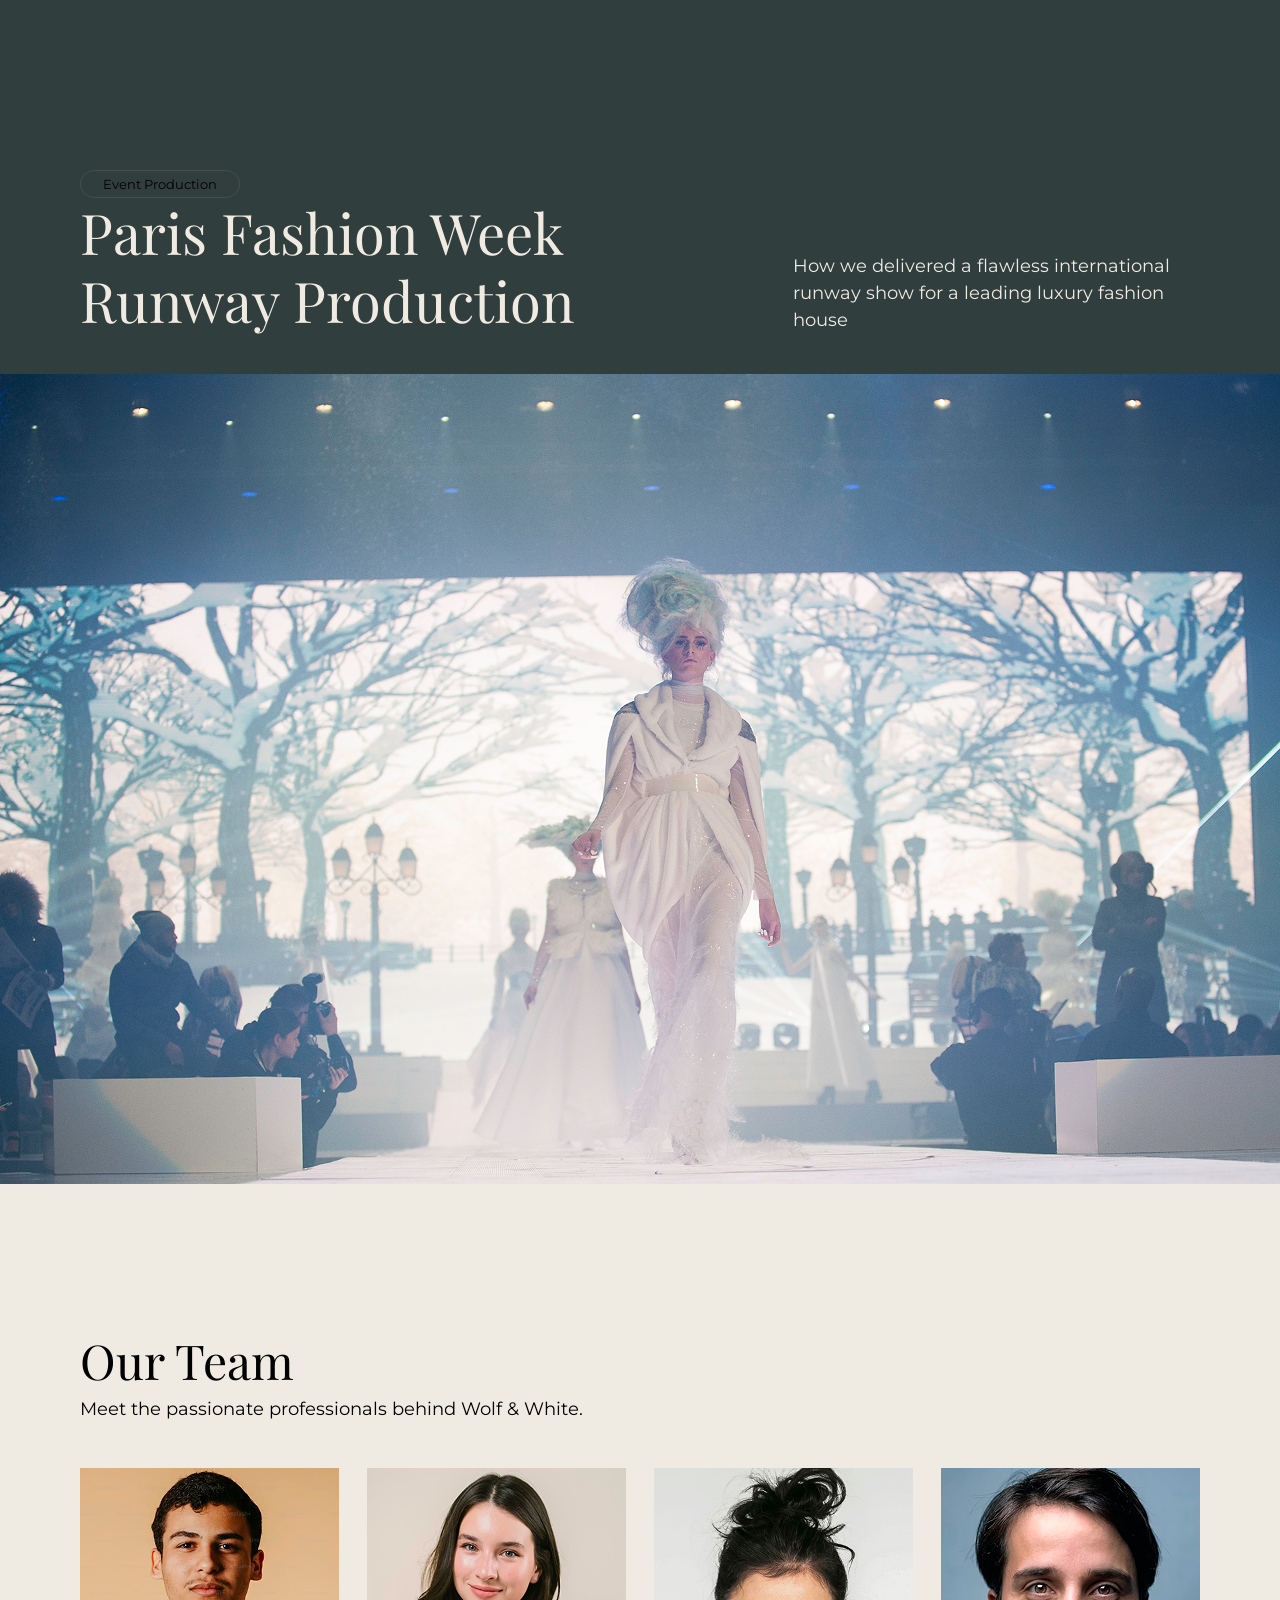
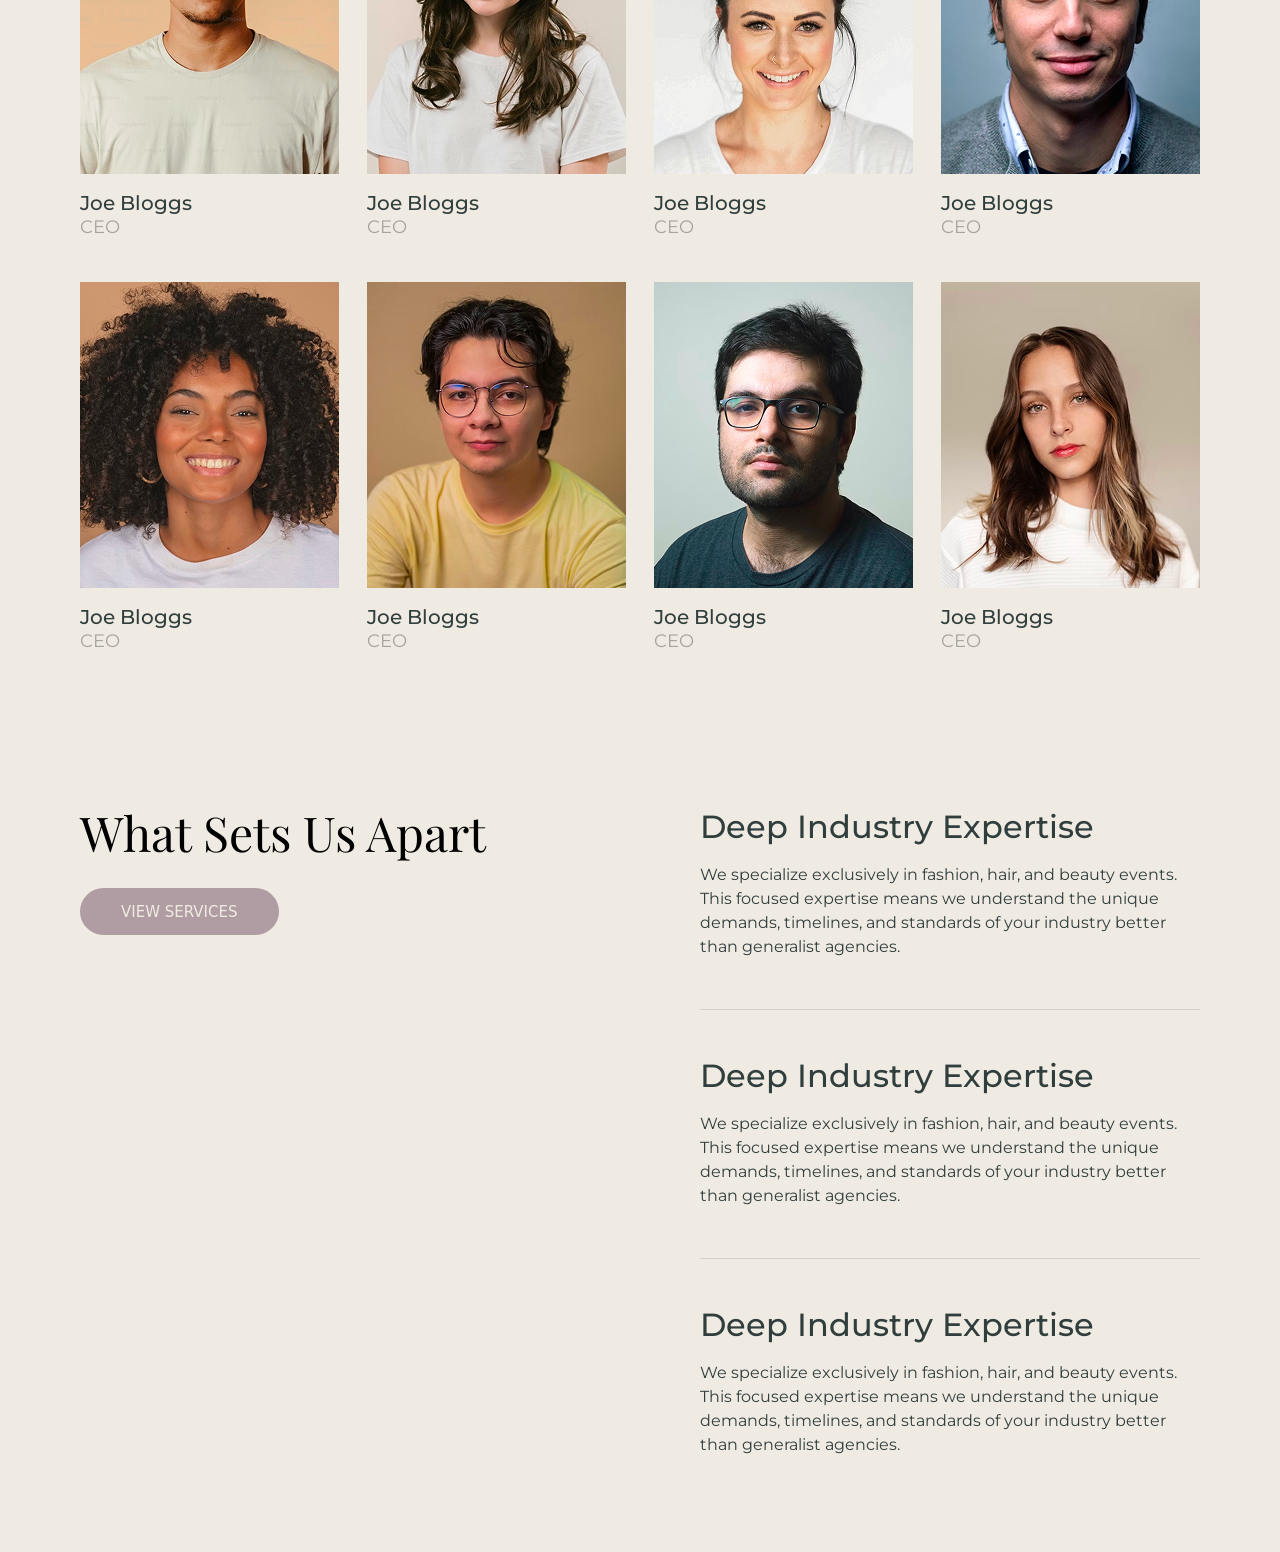
==== public/about.html @ f25022a2 "create common section" ====
<!DOCTYPE html>
<html lang="en">

<head>
    <meta charset="utf-8" />
    <meta name="viewport" content="width=device-width, initial-scale=1, shrink-to-fit=no" />
    <meta name="description" content="" />
    <meta name="author" content="" />
    <title>Home</title>
    <!-- Favicons -->
    <link rel="icon" href="assets/images/favicon.svg" sizes="32x32" type="image/png" />
    <!-- Bootstrap core CSS -->
    <link href="assets/css/main.css" rel="stylesheet" />
</head>

<body class="bg-F0EBE2">
    <main>
        <!-- sub-hero-section -->
        <section class="sub-hero-section bg-303E3D dpt-170">
            <div class="container container2 dmb-40">
                <div class="d-flex justify-content-between align-items-end">
                    <div class="col-lg-6">
                        <div class="prefix-btn btnB montserrat-regular font13 leading18 text-000000">
                            Event Production
                        </div>
                        <div class="playfair-regular font56 leading68 text-F0EBE2">
                            Paris Fashion Week Runway Production
                        </div>
                    </div>
                    <div class="right-content col-lg-5">
                        <div class="montserrat-regular font18 leading27 text-F0EBE2">
                            How we delivered a flawless international runway show for a leading luxury fashion house
                        </div>
                    </div>
                </div>
            </div>
            <div class="case-study-single-img">
                <img src="./assets/images/case-study-1.png" alt="case-study-1" class="w-100 h-100 object-cover">
            </div>
        </section>
        <!-- our-team-section -->
        <section class="our-team-section dmt-150">
            <div class="container container2">
                <div class="dmb-45">
                    <div class="playfair-regular font48 leading52 text-000000 dmb-10">
                        Our Team
                    </div>
                    <div class="montserrat-regular font18 leading27 text-000000">
                        Meet the passionate professionals behind Wolf & White.
                    </div>
                </div>
                <div class="row row14">
                    <div class="col-lg-3 dmb-45 ">
                        <div class="team-images dmb-15">
                            <img src="./assets/images/team-1.png" alt="team-1" class="w-100 h-100 object-cover">
                        </div>
                        <div class="montserrat-medium font20 leading28 text-303E3D">
                            Joe Bloggs
                        </div>
                        <div class="montserrat-regular font18 leading20 text-000000 opacity30">
                            CEO
                        </div>
                    </div>
                    <div class="col-lg-3 dmb-45">
                        <div class="team-images dmb-15">
                            <img src="./assets/images/team-2.png" alt="team-2" class="w-100 h-100 object-cover">
                        </div>
                        <div class="montserrat-medium font20 leading28 text-303E3D">
                            Joe Bloggs
                        </div>
                        <div class="montserrat-regular font18 leading20 text-000000 opacity30">
                            CEO
                        </div>
                    </div>
                    <div class="col-lg-3 dmb-45">
                        <div class="team-images dmb-15">
                            <img src="./assets/images/team-3.png" alt="team-3" class="w-100 h-100 object-cover">
                        </div>
                        <div class="montserrat-medium font20 leading28 text-303E3D">
                            Joe Bloggs
                        </div>
                        <div class="montserrat-regular font18 leading20 text-000000 opacity30">
                            CEO
                        </div>
                    </div>
                    <div class="col-lg-3 dmb-45">
                        <div class="team-images dmb-15">
                            <img src="./assets/images/team-4.png" alt="team-4" class="w-100 h-100 object-cover">
                        </div>
                        <div class="montserrat-medium font20 leading28 text-303E3D">
                            Joe Bloggs
                        </div>
                        <div class="montserrat-regular font18 leading20 text-000000 opacity30">
                            CEO
                        </div>
                    </div>
                    <div class="col-lg-3 dmb-45">
                        <div class="team-images dmb-15">
                            <img src="./assets/images/team-5.png" alt="team-5" class="w-100 h-100 object-cover">
                        </div>
                        <div class="montserrat-medium font20 leading28 text-303E3D">
                            Joe Bloggs
                        </div>
                        <div class="montserrat-regular font18 leading20 text-000000 opacity30">
                            CEO
                        </div>
                    </div>
                    <div class="col-lg-3 dmb-45">
                        <div class="team-images dmb-15">
                            <img src="./assets/images/team-6.png" alt="team-6" class="w-100 h-100 object-cover">
                        </div>
                        <div class="montserrat-medium font20 leading28 text-303E3D">
                            Joe Bloggs
                        </div>
                        <div class="montserrat-regular font18 leading20 text-000000 opacity30">
                            CEO
                        </div>
                    </div>
                    <div class="col-lg-3 dmb-45">
                        <div class="team-images dmb-15">
                            <img src="./assets/images/team-7.png" alt="team-7" class="w-100 h-100 object-cover">
                        </div>
                        <div class="montserrat-medium font20 leading28 text-303E3D">
                            Joe Bloggs
                        </div>
                        <div class="montserrat-regular font18 leading20 text-000000 opacity30">
                            CEO
                        </div>
                    </div>
                    <div class="col-lg-3 dmb-45">
                        <div class="team-images dmb-15">
                            <img src="./assets/images/team-8.png" alt="team-8" class="w-100 h-100 object-cover">
                        </div>
                        <div class="montserrat-medium font20 leading28 text-303E3D">
                            Joe Bloggs
                        </div>
                        <div class="montserrat-regular font18 leading20 text-000000 opacity30">
                            CEO
                        </div>
                    </div>
                </div>
            </div>
        </section>
        <!-- expertise-section -->
        <section class="expertise-section dmt-110">
            <div class="container container2">
                <div class="d-flex justify-content-between">
                    <div class="col-lg-6">
                        <div class="playfair-regular font48 leading52 text-000000 dmb-30">
                            What Sets Us Apart
                        </div>
                        <div>
                            <a href=""
                                class="btnA btn-AF9DA3 font15 leading24 text-decoration-none text-F0EBE2 transition text-uppercase">
                                View
                                services</a>
                        </div>
                    </div>
                    <div class="expert-content col-lg-6">
                        <div class="expert-box dmb-45">

                            <div class="montserrat-medium font32 leading42 text-303E3D dmb-15">
                                Deep Industry Expertise
                            </div>
                            <div class="montserrat-regular font16 leading24 text-303E3D dpb-50">
                                We specialize exclusively in fashion, hair, and beauty events. This focused expertise
                                means
                                we understand the unique demands, timelines, and standards of your industry better than
                                generalist agencies.
                            </div>
                        </div>
                        <div class="expert-box dmb-45">

                            <div class="montserrat-medium font32 leading42 text-303E3D dmb-15">
                                Deep Industry Expertise
                            </div>
                            <div class="montserrat-regular font16 leading24 text-303E3D dpb-50">
                                We specialize exclusively in fashion, hair, and beauty events. This focused expertise
                                means
                                we understand the unique demands, timelines, and standards of your industry better than
                                generalist agencies.
                            </div>
                        </div>
                        <div class="expert-box dmb-45">

                            <div class="montserrat-medium font32 leading42 text-303E3D dmb-15">
                                Deep Industry Expertise
                            </div>
                            <div class="montserrat-regular font16 leading24 text-303E3D dpb-50">
                                We specialize exclusively in fashion, hair, and beauty events. This focused expertise
                                means
                                we understand the unique demands, timelines, and standards of your industry better than
                                generalist agencies.
                            </div>
                        </div>
                    </div>
                </div>
            </div>
        </section>
    </main>
    <script src="https://code.jquery.com/jquery-3.6.0.min.js"
        integrity="sha256-/xUj+3OJU5yExlq6GSYGSHk7tPXikynS7ogEvDej/m4=" crossorigin="anonymous"></script>
    <script src="assets/js/main.js"></script>
</body>

</html>
---- public/assets/css/main.css ----
@charset "UTF-8";
/*******************************************************************************
******************************* COLOUR VARIABLES *******************************
*******************************************************************************/
/*******************************************************************************
******************************* FONTS VARIABLES *******************************
*******************************************************************************/
/*******************************************************************************
******************************* LINE HEIGHT *******************************
*******************************************************************************/
/*******************************************************************************
******************************* LETTER SPACING *******************************
*******************************************************************************/
/*******************************************************************************
******************************* OPACITY  *******************************
*******************************************************************************/
/*******************************************************************************
******************************* ANIMATION VARIABLES ****************************
*******************************************************************************/
/*!
 * Bootstrap  v5.3.1 (https://getbootstrap.com/)
 * Copyright 2011-2023 The Bootstrap Authors
 * Licensed under MIT (https://github.com/twbs/bootstrap/blob/main/LICENSE)
 */
@import '../../node_modules/select2/dist/css/select2.min.css';
@import '../../node_modules/animate.css/animate.min.css';
@import "@fancyapps/ui/dist/fancybox.css";
:root,
[data-bs-theme=light] {
  --bs-blue: #0d6efd;
  --bs-indigo: #6610f2;
  --bs-purple: #6f42c1;
  --bs-pink: #d63384;
  --bs-red: #dc3545;
  --bs-orange: #fd7e14;
  --bs-yellow: #ffc107;
  --bs-green: #198754;
  --bs-teal: #20c997;
  --bs-cyan: #0dcaf0;
  --bs-black: #000;
  --bs-white: #fff;
  --bs-gray: #6c757d;
  --bs-gray-dark: #343a40;
  --bs-gray-100: #f8f9fa;
  --bs-gray-200: #e9ecef;
  --bs-gray-300: #dee2e6;
  --bs-gray-400: #ced4da;
  --bs-gray-500: #adb5bd;
  --bs-gray-600: #6c757d;
  --bs-gray-700: #495057;
  --bs-gray-800: #343a40;
  --bs-gray-900: #212529;
  --bs-primary: #0d6efd;
  --bs-secondary: #6c757d;
  --bs-success: #198754;
  --bs-info: #0dcaf0;
  --bs-warning: #ffc107;
  --bs-danger: #dc3545;
  --bs-light: #f8f9fa;
  --bs-dark: #212529;
  --bs-primary-rgb: 13, 110, 253;
  --bs-secondary-rgb: 108, 117, 125;
  --bs-success-rgb: 25, 135, 84;
  --bs-info-rgb: 13, 202, 240;
  --bs-warning-rgb: 255, 193, 7;
  --bs-danger-rgb: 220, 53, 69;
  --bs-light-rgb: 248, 249, 250;
  --bs-dark-rgb: 33, 37, 41;
  --bs-primary-text-emphasis: #052c65;
  --bs-secondary-text-emphasis: #2b2f32;
  --bs-success-text-emphasis: #0a3622;
  --bs-info-text-emphasis: #055160;
  --bs-warning-text-emphasis: #664d03;
  --bs-danger-text-emphasis: #58151c;
  --bs-light-text-emphasis: #495057;
  --bs-dark-text-emphasis: #495057;
  --bs-primary-bg-subtle: #cfe2ff;
  --bs-secondary-bg-subtle: #e2e3e5;
  --bs-success-bg-subtle: #d1e7dd;
  --bs-info-bg-subtle: #cff4fc;
  --bs-warning-bg-subtle: #fff3cd;
  --bs-danger-bg-subtle: #f8d7da;
  --bs-light-bg-subtle: #fcfcfd;
  --bs-dark-bg-subtle: #ced4da;
  --bs-primary-border-subtle: #9ec5fe;
  --bs-secondary-border-subtle: #c4c8cb;
  --bs-success-border-subtle: #a3cfbb;
  --bs-info-border-subtle: #9eeaf9;
  --bs-warning-border-subtle: #ffe69c;
  --bs-danger-border-subtle: #f1aeb5;
  --bs-light-border-subtle: #e9ecef;
  --bs-dark-border-subtle: #adb5bd;
  --bs-white-rgb: 255, 255, 255;
  --bs-black-rgb: 0, 0, 0;
  --bs-font-sans-serif: system-ui, -apple-system, "Segoe UI", Roboto, "Helvetica Neue", "Noto Sans", "Liberation Sans", Arial, sans-serif, "Apple Color Emoji", "Segoe UI Emoji", "Segoe UI Symbol", "Noto Color Emoji";
  --bs-font-monospace: SFMono-Regular, Menlo, Monaco, Consolas, "Liberation Mono", "Courier New", monospace;
  --bs-gradient: linear-gradient(180deg, rgba(255, 255, 255, 0.15), rgba(255, 255, 255, 0));
  --bs-body-font-family: var(--bs-font-sans-serif);
  --bs-body-font-size: 1rem;
  --bs-body-font-weight: 400;
  --bs-body-line-height: 1.5;
  --bs-body-color: #212529;
  --bs-body-color-rgb: 33, 37, 41;
  --bs-body-bg: #fff;
  --bs-body-bg-rgb: 255, 255, 255;
  --bs-emphasis-color: #000;
  --bs-emphasis-color-rgb: 0, 0, 0;
  --bs-secondary-color: rgba(33, 37, 41, 0.75);
  --bs-secondary-color-rgb: 33, 37, 41;
  --bs-secondary-bg: #e9ecef;
  --bs-secondary-bg-rgb: 233, 236, 239;
  --bs-tertiary-color: rgba(33, 37, 41, 0.5);
  --bs-tertiary-color-rgb: 33, 37, 41;
  --bs-tertiary-bg: #f8f9fa;
  --bs-tertiary-bg-rgb: 248, 249, 250;
  --bs-heading-color: inherit;
  --bs-link-color: #0d6efd;
  --bs-link-color-rgb: 13, 110, 253;
  --bs-link-decoration: underline;
  --bs-link-hover-color: #0a58ca;
  --bs-link-hover-color-rgb: 10, 88, 202;
  --bs-code-color: #d63384;
  --bs-highlight-bg: #fff3cd;
  --bs-border-width: 1px;
  --bs-border-style: solid;
  --bs-border-color: #dee2e6;
  --bs-border-color-translucent: rgba(0, 0, 0, 0.175);
  --bs-border-radius: 0.375rem;
  --bs-border-radius-sm: 0.25rem;
  --bs-border-radius-lg: 0.5rem;
  --bs-border-radius-xl: 1rem;
  --bs-border-radius-xxl: 2rem;
  --bs-border-radius-2xl: var(--bs-border-radius-xxl);
  --bs-border-radius-pill: 50rem;
  --bs-box-shadow: 0 0.5rem 1rem rgba(0, 0, 0, 0.15);
  --bs-box-shadow-sm: 0 0.125rem 0.25rem rgba(0, 0, 0, 0.075);
  --bs-box-shadow-lg: 0 1rem 3rem rgba(0, 0, 0, 0.175);
  --bs-box-shadow-inset: inset 0 1px 2px rgba(0, 0, 0, 0.075);
  --bs-focus-ring-width: 0.25rem;
  --bs-focus-ring-opacity: 0.25;
  --bs-focus-ring-color: rgba(13, 110, 253, 0.25);
  --bs-form-valid-color: #198754;
  --bs-form-valid-border-color: #198754;
  --bs-form-invalid-color: #dc3545;
  --bs-form-invalid-border-color: #dc3545;
}

[data-bs-theme=dark] {
  color-scheme: dark;
  --bs-body-color: #dee2e6;
  --bs-body-color-rgb: 222, 226, 230;
  --bs-body-bg: #212529;
  --bs-body-bg-rgb: 33, 37, 41;
  --bs-emphasis-color: #fff;
  --bs-emphasis-color-rgb: 255, 255, 255;
  --bs-secondary-color: rgba(222, 226, 230, 0.75);
  --bs-secondary-color-rgb: 222, 226, 230;
  --bs-secondary-bg: #343a40;
  --bs-secondary-bg-rgb: 52, 58, 64;
  --bs-tertiary-color: rgba(222, 226, 230, 0.5);
  --bs-tertiary-color-rgb: 222, 226, 230;
  --bs-tertiary-bg: #2b3035;
  --bs-tertiary-bg-rgb: 43, 48, 53;
  --bs-primary-text-emphasis: #6ea8fe;
  --bs-secondary-text-emphasis: #a7acb1;
  --bs-success-text-emphasis: #75b798;
  --bs-info-text-emphasis: #6edff6;
  --bs-warning-text-emphasis: #ffda6a;
  --bs-danger-text-emphasis: #ea868f;
  --bs-light-text-emphasis: #f8f9fa;
  --bs-dark-text-emphasis: #dee2e6;
  --bs-primary-bg-subtle: #031633;
  --bs-secondary-bg-subtle: #161719;
  --bs-success-bg-subtle: #051b11;
  --bs-info-bg-subtle: #032830;
  --bs-warning-bg-subtle: #332701;
  --bs-danger-bg-subtle: #2c0b0e;
  --bs-light-bg-subtle: #343a40;
  --bs-dark-bg-subtle: #1a1d20;
  --bs-primary-border-subtle: #084298;
  --bs-secondary-border-subtle: #41464b;
  --bs-success-border-subtle: #0f5132;
  --bs-info-border-subtle: #087990;
  --bs-warning-border-subtle: #997404;
  --bs-danger-border-subtle: #842029;
  --bs-light-border-subtle: #495057;
  --bs-dark-border-subtle: #343a40;
  --bs-heading-color: inherit;
  --bs-link-color: #6ea8fe;
  --bs-link-hover-color: #8bb9fe;
  --bs-link-color-rgb: 110, 168, 254;
  --bs-link-hover-color-rgb: 139, 185, 254;
  --bs-code-color: #e685b5;
  --bs-border-color: #495057;
  --bs-border-color-translucent: rgba(255, 255, 255, 0.15);
  --bs-form-valid-color: #75b798;
  --bs-form-valid-border-color: #75b798;
  --bs-form-invalid-color: #ea868f;
  --bs-form-invalid-border-color: #ea868f;
}

*,
*::before,
*::after {
  box-sizing: border-box;
}

@media (prefers-reduced-motion: no-preference) {
  :root {
    scroll-behavior: smooth;
  }
}

body {
  margin: 0;
  font-family: var(--bs-body-font-family);
  font-size: var(--bs-body-font-size);
  font-weight: var(--bs-body-font-weight);
  line-height: var(--bs-body-line-height);
  color: var(--bs-body-color);
  text-align: var(--bs-body-text-align);
  background-color: var(--bs-body-bg);
  -webkit-text-size-adjust: 100%;
  -webkit-tap-highlight-color: rgba(0, 0, 0, 0);
}

hr {
  margin: 1rem 0;
  color: inherit;
  border: 0;
  border-top: var(--bs-border-width) solid;
  opacity: 0.25;
}

h6, .h6, h5, .h5, h4, .h4, h3, .h3, h2, .h2, h1, .h1 {
  margin-top: 0;
  margin-bottom: 0.5rem;
  font-weight: 500;
  line-height: 1.2;
  color: var(--bs-heading-color);
}

h1, .h1 {
  font-size: calc(1.375rem + 1.5vw);
}
@media (min-width: 1200px) {
  h1, .h1 {
    font-size: 2.5rem;
  }
}

h2, .h2 {
  font-size: calc(1.325rem + 0.9vw);
}
@media (min-width: 1200px) {
  h2, .h2 {
    font-size: 2rem;
  }
}

h3, .h3 {
  font-size: calc(1.3rem + 0.6vw);
}
@media (min-width: 1200px) {
  h3, .h3 {
    font-size: 1.75rem;
  }
}

h4, .h4 {
  font-size: calc(1.275rem + 0.3vw);
}
@media (min-width: 1200px) {
  h4, .h4 {
    font-size: 1.5rem;
  }
}

h5, .h5 {
  font-size: 1.25rem;
}

h6, .h6 {
  font-size: 1rem;
}

p {
  margin-top: 0;
  margin-bottom: 1rem;
}

abbr[title] {
  text-decoration: underline dotted;
  cursor: help;
  text-decoration-skip-ink: none;
}

address {
  margin-bottom: 1rem;
  font-style: normal;
  line-height: inherit;
}

ol,
ul {
  padding-left: 2rem;
}

ol,
ul,
dl {
  margin-top: 0;
  margin-bottom: 1rem;
}

ol ol,
ul ul,
ol ul,
ul ol {
  margin-bottom: 0;
}

dt {
  font-weight: 700;
}

dd {
  margin-bottom: 0.5rem;
  margin-left: 0;
}

blockquote {
  margin: 0 0 1rem;
}

b,
strong {
  font-weight: bolder;
}

small, .small {
  font-size: 0.875em;
}

mark, .mark {
  padding: 0.1875em;
  background-color: var(--bs-highlight-bg);
}

sub,
sup {
  position: relative;
  font-size: 0.75em;
  line-height: 0;
  vertical-align: baseline;
}

sub {
  bottom: -0.25em;
}

sup {
  top: -0.5em;
}

a {
  color: rgba(var(--bs-link-color-rgb), var(--bs-link-opacity, 1));
  text-decoration: underline;
}
a:hover {
  --bs-link-color-rgb: var(--bs-link-hover-color-rgb);
}

a:not([href]):not([class]), a:not([href]):not([class]):hover {
  color: inherit;
  text-decoration: none;
}

pre,
code,
kbd,
samp {
  font-family: var(--bs-font-monospace);
  font-size: 1em;
}

pre {
  display: block;
  margin-top: 0;
  margin-bottom: 1rem;
  overflow: auto;
  font-size: 0.875em;
}
pre code {
  font-size: inherit;
  color: inherit;
  word-break: normal;
}

code {
  font-size: 0.875em;
  color: var(--bs-code-color);
  word-wrap: break-word;
}
a > code {
  color: inherit;
}

kbd {
  padding: 0.1875rem 0.375rem;
  font-size: 0.875em;
  color: var(--bs-body-bg);
  background-color: var(--bs-body-color);
  border-radius: 0.25rem;
}
kbd kbd {
  padding: 0;
  font-size: 1em;
}

figure {
  margin: 0 0 1rem;
}

img,
svg {
  vertical-align: middle;
}

table {
  caption-side: bottom;
  border-collapse: collapse;
}

caption {
  padding-top: 0.5rem;
  padding-bottom: 0.5rem;
  color: var(--bs-secondary-color);
  text-align: left;
}

th {
  text-align: inherit;
  text-align: -webkit-match-parent;
}

thead,
tbody,
tfoot,
tr,
td,
th {
  border-color: inherit;
  border-style: solid;
  border-width: 0;
}

label {
  display: inline-block;
}

button {
  border-radius: 0;
}

button:focus:not(:focus-visible) {
  outline: 0;
}

input,
button,
select,
optgroup,
textarea {
  margin: 0;
  font-family: inherit;
  font-size: inherit;
  line-height: inherit;
}

button,
select {
  text-transform: none;
}

[role=button] {
  cursor: pointer;
}

select {
  word-wrap: normal;
}
select:disabled {
  opacity: 1;
}

[list]:not([type=date]):not([type=datetime-local]):not([type=month]):not([type=week]):not([type=time])::-webkit-calendar-picker-indicator {
  display: none !important;
}

button,
[type=button],
[type=reset],
[type=submit] {
  -webkit-appearance: button;
}
button:not(:disabled),
[type=button]:not(:disabled),
[type=reset]:not(:disabled),
[type=submit]:not(:disabled) {
  cursor: pointer;
}

::-moz-focus-inner {
  padding: 0;
  border-style: none;
}

textarea {
  resize: vertical;
}

fieldset {
  min-width: 0;
  padding: 0;
  margin: 0;
  border: 0;
}

legend {
  float: left;
  width: 100%;
  padding: 0;
  margin-bottom: 0.5rem;
  font-size: calc(1.275rem + 0.3vw);
  line-height: inherit;
}
@media (min-width: 1200px) {
  legend {
    font-size: 1.5rem;
  }
}
legend + * {
  clear: left;
}

::-webkit-datetime-edit-fields-wrapper,
::-webkit-datetime-edit-text,
::-webkit-datetime-edit-minute,
::-webkit-datetime-edit-hour-field,
::-webkit-datetime-edit-day-field,
::-webkit-datetime-edit-month-field,
::-webkit-datetime-edit-year-field {
  padding: 0;
}

::-webkit-inner-spin-button {
  height: auto;
}

[type=search] {
  -webkit-appearance: textfield;
  outline-offset: -2px;
}

/* rtl:raw:
[type="tel"],
[type="url"],
[type="email"],
[type="number"] {
  direction: ltr;
}
*/
::-webkit-search-decoration {
  -webkit-appearance: none;
}

::-webkit-color-swatch-wrapper {
  padding: 0;
}

::file-selector-button {
  font: inherit;
  -webkit-appearance: button;
}

output {
  display: inline-block;
}

iframe {
  border: 0;
}

summary {
  display: list-item;
  cursor: pointer;
}

progress {
  vertical-align: baseline;
}

[hidden] {
  display: none !important;
}

.lead {
  font-size: 1.25rem;
  font-weight: 300;
}

.display-1 {
  font-size: calc(1.625rem + 4.5vw);
  font-weight: 300;
  line-height: 1.2;
}
@media (min-width: 1200px) {
  .display-1 {
    font-size: 5rem;
  }
}

.display-2 {
  font-size: calc(1.575rem + 3.9vw);
  font-weight: 300;
  line-height: 1.2;
}
@media (min-width: 1200px) {
  .display-2 {
    font-size: 4.5rem;
  }
}

.display-3 {
  font-size: calc(1.525rem + 3.3vw);
  font-weight: 300;
  line-height: 1.2;
}
@media (min-width: 1200px) {
  .display-3 {
    font-size: 4rem;
  }
}

.display-4 {
  font-size: calc(1.475rem + 2.7vw);
  font-weight: 300;
  line-height: 1.2;
}
@media (min-width: 1200px) {
  .display-4 {
    font-size: 3.5rem;
  }
}

.display-5 {
  font-size: calc(1.425rem + 2.1vw);
  font-weight: 300;
  line-height: 1.2;
}
@media (min-width: 1200px) {
  .display-5 {
    font-size: 3rem;
  }
}

.display-6 {
  font-size: calc(1.375rem + 1.5vw);
  font-weight: 300;
  line-height: 1.2;
}
@media (min-width: 1200px) {
  .display-6 {
    font-size: 2.5rem;
  }
}

.list-unstyled {
  padding-left: 0;
  list-style: none;
}

.list-inline {
  padding-left: 0;
  list-style: none;
}

.list-inline-item {
  display: inline-block;
}
.list-inline-item:not(:last-child) {
  margin-right: 0.5rem;
}

.initialism {
  font-size: 0.875em;
  text-transform: uppercase;
}

.blockquote {
  margin-bottom: 1rem;
  font-size: 1.25rem;
}
.blockquote > :last-child {
  margin-bottom: 0;
}

.blockquote-footer {
  margin-top: -1rem;
  margin-bottom: 1rem;
  font-size: 0.875em;
  color: #6c757d;
}
.blockquote-footer::before {
  content: "— ";
}

.img-fluid {
  max-width: 100%;
  height: auto;
}

.img-thumbnail {
  padding: 0.25rem;
  background-color: var(--bs-body-bg);
  border: var(--bs-border-width) solid var(--bs-border-color);
  border-radius: var(--bs-border-radius);
  max-width: 100%;
  height: auto;
}

.figure {
  display: inline-block;
}

.figure-img {
  margin-bottom: 0.5rem;
  line-height: 1;
}

.figure-caption {
  font-size: 0.875em;
  color: var(--bs-secondary-color);
}

.container,
.container-fluid,
.container-xxl,
.container-xl,
.container-lg,
.container-md,
.container-sm {
  --bs-gutter-x: 1.5rem;
  --bs-gutter-y: 0;
  width: 100%;
  padding-right: calc(var(--bs-gutter-x) * 0.5);
  padding-left: calc(var(--bs-gutter-x) * 0.5);
  margin-right: auto;
  margin-left: auto;
}

@media (min-width: 576px) {
  .container-sm, .container {
    max-width: 540px;
  }
}
@media (min-width: 768px) {
  .container-md, .container-sm, .container {
    max-width: 720px;
  }
}
@media (min-width: 992px) {
  .container-lg, .container-md, .container-sm, .container {
    max-width: 960px;
  }
}
@media (min-width: 1200px) {
  .container-xl, .container-lg, .container-md, .container-sm, .container {
    max-width: 1140px;
  }
}
@media (min-width: 1400px) {
  .container-xxl, .container-xl, .container-lg, .container-md, .container-sm, .container {
    max-width: 1320px;
  }
}
:root {
  --bs-breakpoint-xs: 0;
  --bs-breakpoint-sm: 576px;
  --bs-breakpoint-md: 768px;
  --bs-breakpoint-lg: 992px;
  --bs-breakpoint-xl: 1200px;
  --bs-breakpoint-xxl: 1400px;
}

.row {
  --bs-gutter-x: 1.5rem;
  --bs-gutter-y: 0;
  display: flex;
  flex-wrap: wrap;
  margin-top: calc(-1 * var(--bs-gutter-y));
  margin-right: calc(-0.5 * var(--bs-gutter-x));
  margin-left: calc(-0.5 * var(--bs-gutter-x));
}
.row > * {
  flex-shrink: 0;
  width: 100%;
  max-width: 100%;
  padding-right: calc(var(--bs-gutter-x) * 0.5);
  padding-left: calc(var(--bs-gutter-x) * 0.5);
  margin-top: var(--bs-gutter-y);
}

.col {
  flex: 1 0 0%;
}

.row-cols-auto > * {
  flex: 0 0 auto;
  width: auto;
}

.row-cols-1 > * {
  flex: 0 0 auto;
  width: 100%;
}

.row-cols-2 > * {
  flex: 0 0 auto;
  width: 50%;
}

.row-cols-3 > * {
  flex: 0 0 auto;
  width: 33.3333333333%;
}

.row-cols-4 > * {
  flex: 0 0 auto;
  width: 25%;
}

.row-cols-5 > * {
  flex: 0 0 auto;
  width: 20%;
}

.row-cols-6 > * {
  flex: 0 0 auto;
  width: 16.6666666667%;
}

.col-auto {
  flex: 0 0 auto;
  width: auto;
}

.col-1 {
  flex: 0 0 auto;
  width: 8.33333333%;
}

.col-2 {
  flex: 0 0 auto;
  width: 16.66666667%;
}

.col-3 {
  flex: 0 0 auto;
  width: 25%;
}

.col-4 {
  flex: 0 0 auto;
  width: 33.33333333%;
}

.col-5 {
  flex: 0 0 auto;
  width: 41.66666667%;
}

.col-6 {
  flex: 0 0 auto;
  width: 50%;
}

.col-7 {
  flex: 0 0 auto;
  width: 58.33333333%;
}

.col-8 {
  flex: 0 0 auto;
  width: 66.66666667%;
}

.col-9 {
  flex: 0 0 auto;
  width: 75%;
}

.col-10 {
  flex: 0 0 auto;
  width: 83.33333333%;
}

.col-11 {
  flex: 0 0 auto;
  width: 91.66666667%;
}

.col-12 {
  flex: 0 0 auto;
  width: 100%;
}

.offset-1 {
  margin-left: 8.33333333%;
}

.offset-2 {
  margin-left: 16.66666667%;
}

.offset-3 {
  margin-left: 25%;
}

.offset-4 {
  margin-left: 33.33333333%;
}

.offset-5 {
  margin-left: 41.66666667%;
}

.offset-6 {
  margin-left: 50%;
}

.offset-7 {
  margin-left: 58.33333333%;
}

.offset-8 {
  margin-left: 66.66666667%;
}

.offset-9 {
  margin-left: 75%;
}

.offset-10 {
  margin-left: 83.33333333%;
}

.offset-11 {
  margin-left: 91.66666667%;
}

.g-0,
.gx-0 {
  --bs-gutter-x: 0;
}

.g-0,
.gy-0 {
  --bs-gutter-y: 0;
}

.g-1,
.gx-1 {
  --bs-gutter-x: 0.25rem;
}

.g-1,
.gy-1 {
  --bs-gutter-y: 0.25rem;
}

.g-2,
.gx-2 {
  --bs-gutter-x: 0.5rem;
}

.g-2,
.gy-2 {
  --bs-gutter-y: 0.5rem;
}

.g-3,
.gx-3 {
  --bs-gutter-x: 1rem;
}

.g-3,
.gy-3 {
  --bs-gutter-y: 1rem;
}

.g-4,
.gx-4 {
  --bs-gutter-x: 1.5rem;
}

.g-4,
.gy-4 {
  --bs-gutter-y: 1.5rem;
}

.g-5,
.gx-5 {
  --bs-gutter-x: 3rem;
}

.g-5,
.gy-5 {
  --bs-gutter-y: 3rem;
}

@media (min-width: 576px) {
  .col-sm {
    flex: 1 0 0%;
  }
  .row-cols-sm-auto > * {
    flex: 0 0 auto;
    width: auto;
  }
  .row-cols-sm-1 > * {
    flex: 0 0 auto;
    width: 100%;
  }
  .row-cols-sm-2 > * {
    flex: 0 0 auto;
    width: 50%;
  }
  .row-cols-sm-3 > * {
    flex: 0 0 auto;
    width: 33.3333333333%;
  }
  .row-cols-sm-4 > * {
    flex: 0 0 auto;
    width: 25%;
  }
  .row-cols-sm-5 > * {
    flex: 0 0 auto;
    width: 20%;
  }
  .row-cols-sm-6 > * {
    flex: 0 0 auto;
    width: 16.6666666667%;
  }
  .col-sm-auto {
    flex: 0 0 auto;
    width: auto;
  }
  .col-sm-1 {
    flex: 0 0 auto;
    width: 8.33333333%;
  }
  .col-sm-2 {
    flex: 0 0 auto;
    width: 16.66666667%;
  }
  .col-sm-3 {
    flex: 0 0 auto;
    width: 25%;
  }
  .col-sm-4 {
    flex: 0 0 auto;
    width: 33.33333333%;
  }
  .col-sm-5 {
    flex: 0 0 auto;
    width: 41.66666667%;
  }
  .col-sm-6 {
    flex: 0 0 auto;
    width: 50%;
  }
  .col-sm-7 {
    flex: 0 0 auto;
    width: 58.33333333%;
  }
  .col-sm-8 {
    flex: 0 0 auto;
    width: 66.66666667%;
  }
  .col-sm-9 {
    flex: 0 0 auto;
    width: 75%;
  }
  .col-sm-10 {
    flex: 0 0 auto;
    width: 83.33333333%;
  }
  .col-sm-11 {
    flex: 0 0 auto;
    width: 91.66666667%;
  }
  .col-sm-12 {
    flex: 0 0 auto;
    width: 100%;
  }
  .offset-sm-0 {
    margin-left: 0;
  }
  .offset-sm-1 {
    margin-left: 8.33333333%;
  }
  .offset-sm-2 {
    margin-left: 16.66666667%;
  }
  .offset-sm-3 {
    margin-left: 25%;
  }
  .offset-sm-4 {
    margin-left: 33.33333333%;
  }
  .offset-sm-5 {
    margin-left: 41.66666667%;
  }
  .offset-sm-6 {
    margin-left: 50%;
  }
  .offset-sm-7 {
    margin-left: 58.33333333%;
  }
  .offset-sm-8 {
    margin-left: 66.66666667%;
  }
  .offset-sm-9 {
    margin-left: 75%;
  }
  .offset-sm-10 {
    margin-left: 83.33333333%;
  }
  .offset-sm-11 {
    margin-left: 91.66666667%;
  }
  .g-sm-0,
  .gx-sm-0 {
    --bs-gutter-x: 0;
  }
  .g-sm-0,
  .gy-sm-0 {
    --bs-gutter-y: 0;
  }
  .g-sm-1,
  .gx-sm-1 {
    --bs-gutter-x: 0.25rem;
  }
  .g-sm-1,
  .gy-sm-1 {
    --bs-gutter-y: 0.25rem;
  }
  .g-sm-2,
  .gx-sm-2 {
    --bs-gutter-x: 0.5rem;
  }
  .g-sm-2,
  .gy-sm-2 {
    --bs-gutter-y: 0.5rem;
  }
  .g-sm-3,
  .gx-sm-3 {
    --bs-gutter-x: 1rem;
  }
  .g-sm-3,
  .gy-sm-3 {
    --bs-gutter-y: 1rem;
  }
  .g-sm-4,
  .gx-sm-4 {
    --bs-gutter-x: 1.5rem;
  }
  .g-sm-4,
  .gy-sm-4 {
    --bs-gutter-y: 1.5rem;
  }
  .g-sm-5,
  .gx-sm-5 {
    --bs-gutter-x: 3rem;
  }
  .g-sm-5,
  .gy-sm-5 {
    --bs-gutter-y: 3rem;
  }
}
@media (min-width: 768px) {
  .col-md {
    flex: 1 0 0%;
  }
  .row-cols-md-auto > * {
    flex: 0 0 auto;
    width: auto;
  }
  .row-cols-md-1 > * {
    flex: 0 0 auto;
    width: 100%;
  }
  .row-cols-md-2 > * {
    flex: 0 0 auto;
    width: 50%;
  }
  .row-cols-md-3 > * {
    flex: 0 0 auto;
    width: 33.3333333333%;
  }
  .row-cols-md-4 > * {
    flex: 0 0 auto;
    width: 25%;
  }
  .row-cols-md-5 > * {
    flex: 0 0 auto;
    width: 20%;
  }
  .row-cols-md-6 > * {
    flex: 0 0 auto;
    width: 16.6666666667%;
  }
  .col-md-auto {
    flex: 0 0 auto;
    width: auto;
  }
  .col-md-1 {
    flex: 0 0 auto;
    width: 8.33333333%;
  }
  .col-md-2 {
    flex: 0 0 auto;
    width: 16.66666667%;
  }
  .col-md-3 {
    flex: 0 0 auto;
    width: 25%;
  }
  .col-md-4 {
    flex: 0 0 auto;
    width: 33.33333333%;
  }
  .col-md-5 {
    flex: 0 0 auto;
    width: 41.66666667%;
  }
  .col-md-6 {
    flex: 0 0 auto;
    width: 50%;
  }
  .col-md-7 {
    flex: 0 0 auto;
    width: 58.33333333%;
  }
  .col-md-8 {
    flex: 0 0 auto;
    width: 66.66666667%;
  }
  .col-md-9 {
    flex: 0 0 auto;
    width: 75%;
  }
  .col-md-10 {
    flex: 0 0 auto;
    width: 83.33333333%;
  }
  .col-md-11 {
    flex: 0 0 auto;
    width: 91.66666667%;
  }
  .col-md-12 {
    flex: 0 0 auto;
    width: 100%;
  }
  .offset-md-0 {
    margin-left: 0;
  }
  .offset-md-1 {
    margin-left: 8.33333333%;
  }
  .offset-md-2 {
    margin-left: 16.66666667%;
  }
  .offset-md-3 {
    margin-left: 25%;
  }
  .offset-md-4 {
    margin-left: 33.33333333%;
  }
  .offset-md-5 {
    margin-left: 41.66666667%;
  }
  .offset-md-6 {
    margin-left: 50%;
  }
  .offset-md-7 {
    margin-left: 58.33333333%;
  }
  .offset-md-8 {
    margin-left: 66.66666667%;
  }
  .offset-md-9 {
    margin-left: 75%;
  }
  .offset-md-10 {
    margin-left: 83.33333333%;
  }
  .offset-md-11 {
    margin-left: 91.66666667%;
  }
  .g-md-0,
  .gx-md-0 {
    --bs-gutter-x: 0;
  }
  .g-md-0,
  .gy-md-0 {
    --bs-gutter-y: 0;
  }
  .g-md-1,
  .gx-md-1 {
    --bs-gutter-x: 0.25rem;
  }
  .g-md-1,
  .gy-md-1 {
    --bs-gutter-y: 0.25rem;
  }
  .g-md-2,
  .gx-md-2 {
    --bs-gutter-x: 0.5rem;
  }
  .g-md-2,
  .gy-md-2 {
    --bs-gutter-y: 0.5rem;
  }
  .g-md-3,
  .gx-md-3 {
    --bs-gutter-x: 1rem;
  }
  .g-md-3,
  .gy-md-3 {
    --bs-gutter-y: 1rem;
  }
  .g-md-4,
  .gx-md-4 {
    --bs-gutter-x: 1.5rem;
  }
  .g-md-4,
  .gy-md-4 {
    --bs-gutter-y: 1.5rem;
  }
  .g-md-5,
  .gx-md-5 {
    --bs-gutter-x: 3rem;
  }
  .g-md-5,
  .gy-md-5 {
    --bs-gutter-y: 3rem;
  }
}
@media (min-width: 992px) {
  .col-lg {
    flex: 1 0 0%;
  }
  .row-cols-lg-auto > * {
    flex: 0 0 auto;
    width: auto;
  }
  .row-cols-lg-1 > * {
    flex: 0 0 auto;
    width: 100%;
  }
  .row-cols-lg-2 > * {
    flex: 0 0 auto;
    width: 50%;
  }
  .row-cols-lg-3 > * {
    flex: 0 0 auto;
    width: 33.3333333333%;
  }
  .row-cols-lg-4 > * {
    flex: 0 0 auto;
    width: 25%;
  }
  .row-cols-lg-5 > * {
    flex: 0 0 auto;
    width: 20%;
  }
  .row-cols-lg-6 > * {
    flex: 0 0 auto;
    width: 16.6666666667%;
  }
  .col-lg-auto {
    flex: 0 0 auto;
    width: auto;
  }
  .col-lg-1 {
    flex: 0 0 auto;
    width: 8.33333333%;
  }
  .col-lg-2 {
    flex: 0 0 auto;
    width: 16.66666667%;
  }
  .col-lg-3 {
    flex: 0 0 auto;
    width: 25%;
  }
  .col-lg-4 {
    flex: 0 0 auto;
    width: 33.33333333%;
  }
  .col-lg-5 {
    flex: 0 0 auto;
    width: 41.66666667%;
  }
  .col-lg-6 {
    flex: 0 0 auto;
    width: 50%;
  }
  .col-lg-7 {
    flex: 0 0 auto;
    width: 58.33333333%;
  }
  .col-lg-8 {
    flex: 0 0 auto;
    width: 66.66666667%;
  }
  .col-lg-9 {
    flex: 0 0 auto;
    width: 75%;
  }
  .col-lg-10 {
    flex: 0 0 auto;
    width: 83.33333333%;
  }
  .col-lg-11 {
    flex: 0 0 auto;
    width: 91.66666667%;
  }
  .col-lg-12 {
    flex: 0 0 auto;
    width: 100%;
  }
  .offset-lg-0 {
    margin-left: 0;
  }
  .offset-lg-1 {
    margin-left: 8.33333333%;
  }
  .offset-lg-2 {
    margin-left: 16.66666667%;
  }
  .offset-lg-3 {
    margin-left: 25%;
  }
  .offset-lg-4 {
    margin-left: 33.33333333%;
  }
  .offset-lg-5 {
    margin-left: 41.66666667%;
  }
  .offset-lg-6 {
    margin-left: 50%;
  }
  .offset-lg-7 {
    margin-left: 58.33333333%;
  }
  .offset-lg-8 {
    margin-left: 66.66666667%;
  }
  .offset-lg-9 {
    margin-left: 75%;
  }
  .offset-lg-10 {
    margin-left: 83.33333333%;
  }
  .offset-lg-11 {
    margin-left: 91.66666667%;
  }
  .g-lg-0,
  .gx-lg-0 {
    --bs-gutter-x: 0;
  }
  .g-lg-0,
  .gy-lg-0 {
    --bs-gutter-y: 0;
  }
  .g-lg-1,
  .gx-lg-1 {
    --bs-gutter-x: 0.25rem;
  }
  .g-lg-1,
  .gy-lg-1 {
    --bs-gutter-y: 0.25rem;
  }
  .g-lg-2,
  .gx-lg-2 {
    --bs-gutter-x: 0.5rem;
  }
  .g-lg-2,
  .gy-lg-2 {
    --bs-gutter-y: 0.5rem;
  }
  .g-lg-3,
  .gx-lg-3 {
    --bs-gutter-x: 1rem;
  }
  .g-lg-3,
  .gy-lg-3 {
    --bs-gutter-y: 1rem;
  }
  .g-lg-4,
  .gx-lg-4 {
    --bs-gutter-x: 1.5rem;
  }
  .g-lg-4,
  .gy-lg-4 {
    --bs-gutter-y: 1.5rem;
  }
  .g-lg-5,
  .gx-lg-5 {
    --bs-gutter-x: 3rem;
  }
  .g-lg-5,
  .gy-lg-5 {
    --bs-gutter-y: 3rem;
  }
}
@media (min-width: 1200px) {
  .col-xl {
    flex: 1 0 0%;
  }
  .row-cols-xl-auto > * {
    flex: 0 0 auto;
    width: auto;
  }
  .row-cols-xl-1 > * {
    flex: 0 0 auto;
    width: 100%;
  }
  .row-cols-xl-2 > * {
    flex: 0 0 auto;
    width: 50%;
  }
  .row-cols-xl-3 > * {
    flex: 0 0 auto;
    width: 33.3333333333%;
  }
  .row-cols-xl-4 > * {
    flex: 0 0 auto;
    width: 25%;
  }
  .row-cols-xl-5 > * {
    flex: 0 0 auto;
    width: 20%;
  }
  .row-cols-xl-6 > * {
    flex: 0 0 auto;
    width: 16.6666666667%;
  }
  .col-xl-auto {
    flex: 0 0 auto;
    width: auto;
  }
  .col-xl-1 {
    flex: 0 0 auto;
    width: 8.33333333%;
  }
  .col-xl-2 {
    flex: 0 0 auto;
    width: 16.66666667%;
  }
  .col-xl-3 {
    flex: 0 0 auto;
    width: 25%;
  }
  .col-xl-4 {
    flex: 0 0 auto;
    width: 33.33333333%;
  }
  .col-xl-5 {
    flex: 0 0 auto;
    width: 41.66666667%;
  }
  .col-xl-6 {
    flex: 0 0 auto;
    width: 50%;
  }
  .col-xl-7 {
    flex: 0 0 auto;
    width: 58.33333333%;
  }
  .col-xl-8 {
    flex: 0 0 auto;
    width: 66.66666667%;
  }
  .col-xl-9 {
    flex: 0 0 auto;
    width: 75%;
  }
  .col-xl-10 {
    flex: 0 0 auto;
    width: 83.33333333%;
  }
  .col-xl-11 {
    flex: 0 0 auto;
    width: 91.66666667%;
  }
  .col-xl-12 {
    flex: 0 0 auto;
    width: 100%;
  }
  .offset-xl-0 {
    margin-left: 0;
  }
  .offset-xl-1 {
    margin-left: 8.33333333%;
  }
  .offset-xl-2 {
    margin-left: 16.66666667%;
  }
  .offset-xl-3 {
    margin-left: 25%;
  }
  .offset-xl-4 {
    margin-left: 33.33333333%;
  }
  .offset-xl-5 {
    margin-left: 41.66666667%;
  }
  .offset-xl-6 {
    margin-left: 50%;
  }
  .offset-xl-7 {
    margin-left: 58.33333333%;
  }
  .offset-xl-8 {
    margin-left: 66.66666667%;
  }
  .offset-xl-9 {
    margin-left: 75%;
  }
  .offset-xl-10 {
    margin-left: 83.33333333%;
  }
  .offset-xl-11 {
    margin-left: 91.66666667%;
  }
  .g-xl-0,
  .gx-xl-0 {
    --bs-gutter-x: 0;
  }
  .g-xl-0,
  .gy-xl-0 {
    --bs-gutter-y: 0;
  }
  .g-xl-1,
  .gx-xl-1 {
    --bs-gutter-x: 0.25rem;
  }
  .g-xl-1,
  .gy-xl-1 {
    --bs-gutter-y: 0.25rem;
  }
  .g-xl-2,
  .gx-xl-2 {
    --bs-gutter-x: 0.5rem;
  }
  .g-xl-2,
  .gy-xl-2 {
    --bs-gutter-y: 0.5rem;
  }
  .g-xl-3,
  .gx-xl-3 {
    --bs-gutter-x: 1rem;
  }
  .g-xl-3,
  .gy-xl-3 {
    --bs-gutter-y: 1rem;
  }
  .g-xl-4,
  .gx-xl-4 {
    --bs-gutter-x: 1.5rem;
  }
  .g-xl-4,
  .gy-xl-4 {
    --bs-gutter-y: 1.5rem;
  }
  .g-xl-5,
  .gx-xl-5 {
    --bs-gutter-x: 3rem;
  }
  .g-xl-5,
  .gy-xl-5 {
    --bs-gutter-y: 3rem;
  }
}
@media (min-width: 1400px) {
  .col-xxl {
    flex: 1 0 0%;
  }
  .row-cols-xxl-auto > * {
    flex: 0 0 auto;
    width: auto;
  }
  .row-cols-xxl-1 > * {
    flex: 0 0 auto;
    width: 100%;
  }
  .row-cols-xxl-2 > * {
    flex: 0 0 auto;
    width: 50%;
  }
  .row-cols-xxl-3 > * {
    flex: 0 0 auto;
    width: 33.3333333333%;
  }
  .row-cols-xxl-4 > * {
    flex: 0 0 auto;
    width: 25%;
  }
  .row-cols-xxl-5 > * {
    flex: 0 0 auto;
    width: 20%;
  }
  .row-cols-xxl-6 > * {
    flex: 0 0 auto;
    width: 16.6666666667%;
  }
  .col-xxl-auto {
    flex: 0 0 auto;
    width: auto;
  }
  .col-xxl-1 {
    flex: 0 0 auto;
    width: 8.33333333%;
  }
  .col-xxl-2 {
    flex: 0 0 auto;
    width: 16.66666667%;
  }
  .col-xxl-3 {
    flex: 0 0 auto;
    width: 25%;
  }
  .col-xxl-4 {
    flex: 0 0 auto;
    width: 33.33333333%;
  }
  .col-xxl-5 {
    flex: 0 0 auto;
    width: 41.66666667%;
  }
  .col-xxl-6 {
    flex: 0 0 auto;
    width: 50%;
  }
  .col-xxl-7 {
    flex: 0 0 auto;
    width: 58.33333333%;
  }
  .col-xxl-8 {
    flex: 0 0 auto;
    width: 66.66666667%;
  }
  .col-xxl-9 {
    flex: 0 0 auto;
    width: 75%;
  }
  .col-xxl-10 {
    flex: 0 0 auto;
    width: 83.33333333%;
  }
  .col-xxl-11 {
    flex: 0 0 auto;
    width: 91.66666667%;
  }
  .col-xxl-12 {
    flex: 0 0 auto;
    width: 100%;
  }
  .offset-xxl-0 {
    margin-left: 0;
  }
  .offset-xxl-1 {
    margin-left: 8.33333333%;
  }
  .offset-xxl-2 {
    margin-left: 16.66666667%;
  }
  .offset-xxl-3 {
    margin-left: 25%;
  }
  .offset-xxl-4 {
    margin-left: 33.33333333%;
  }
  .offset-xxl-5 {
    margin-left: 41.66666667%;
  }
  .offset-xxl-6 {
    margin-left: 50%;
  }
  .offset-xxl-7 {
    margin-left: 58.33333333%;
  }
  .offset-xxl-8 {
    margin-left: 66.66666667%;
  }
  .offset-xxl-9 {
    margin-left: 75%;
  }
  .offset-xxl-10 {
    margin-left: 83.33333333%;
  }
  .offset-xxl-11 {
    margin-left: 91.66666667%;
  }
  .g-xxl-0,
  .gx-xxl-0 {
    --bs-gutter-x: 0;
  }
  .g-xxl-0,
  .gy-xxl-0 {
    --bs-gutter-y: 0;
  }
  .g-xxl-1,
  .gx-xxl-1 {
    --bs-gutter-x: 0.25rem;
  }
  .g-xxl-1,
  .gy-xxl-1 {
    --bs-gutter-y: 0.25rem;
  }
  .g-xxl-2,
  .gx-xxl-2 {
    --bs-gutter-x: 0.5rem;
  }
  .g-xxl-2,
  .gy-xxl-2 {
    --bs-gutter-y: 0.5rem;
  }
  .g-xxl-3,
  .gx-xxl-3 {
    --bs-gutter-x: 1rem;
  }
  .g-xxl-3,
  .gy-xxl-3 {
    --bs-gutter-y: 1rem;
  }
  .g-xxl-4,
  .gx-xxl-4 {
    --bs-gutter-x: 1.5rem;
  }
  .g-xxl-4,
  .gy-xxl-4 {
    --bs-gutter-y: 1.5rem;
  }
  .g-xxl-5,
  .gx-xxl-5 {
    --bs-gutter-x: 3rem;
  }
  .g-xxl-5,
  .gy-xxl-5 {
    --bs-gutter-y: 3rem;
  }
}
.table {
  --bs-table-color-type: initial;
  --bs-table-bg-type: initial;
  --bs-table-color-state: initial;
  --bs-table-bg-state: initial;
  --bs-table-color: var(--bs-body-color);
  --bs-table-bg: var(--bs-body-bg);
  --bs-table-border-color: var(--bs-border-color);
  --bs-table-accent-bg: transparent;
  --bs-table-striped-color: var(--bs-body-color);
  --bs-table-striped-bg: rgba(0, 0, 0, 0.05);
  --bs-table-active-color: var(--bs-body-color);
  --bs-table-active-bg: rgba(0, 0, 0, 0.1);
  --bs-table-hover-color: var(--bs-body-color);
  --bs-table-hover-bg: rgba(0, 0, 0, 0.075);
  width: 100%;
  margin-bottom: 1rem;
  vertical-align: top;
  border-color: var(--bs-table-border-color);
}
.table > :not(caption) > * > * {
  padding: 0.5rem 0.5rem;
  color: var(--bs-table-color-state, var(--bs-table-color-type, var(--bs-table-color)));
  background-color: var(--bs-table-bg);
  border-bottom-width: var(--bs-border-width);
  box-shadow: inset 0 0 0 9999px var(--bs-table-bg-state, var(--bs-table-bg-type, var(--bs-table-accent-bg)));
}
.table > tbody {
  vertical-align: inherit;
}
.table > thead {
  vertical-align: bottom;
}

.table-group-divider {
  border-top: calc(var(--bs-border-width) * 2) solid currentcolor;
}

.caption-top {
  caption-side: top;
}

.table-sm > :not(caption) > * > * {
  padding: 0.25rem 0.25rem;
}

.table-bordered > :not(caption) > * {
  border-width: var(--bs-border-width) 0;
}
.table-bordered > :not(caption) > * > * {
  border-width: 0 var(--bs-border-width);
}

.table-borderless > :not(caption) > * > * {
  border-bottom-width: 0;
}
.table-borderless > :not(:first-child) {
  border-top-width: 0;
}

.table-striped > tbody > tr:nth-of-type(odd) > * {
  --bs-table-color-type: var(--bs-table-striped-color);
  --bs-table-bg-type: var(--bs-table-striped-bg);
}

.table-striped-columns > :not(caption) > tr > :nth-child(even) {
  --bs-table-color-type: var(--bs-table-striped-color);
  --bs-table-bg-type: var(--bs-table-striped-bg);
}

.table-active {
  --bs-table-color-state: var(--bs-table-active-color);
  --bs-table-bg-state: var(--bs-table-active-bg);
}

.table-hover > tbody > tr:hover > * {
  --bs-table-color-state: var(--bs-table-hover-color);
  --bs-table-bg-state: var(--bs-table-hover-bg);
}

.table-primary {
  --bs-table-color: #000;
  --bs-table-bg: #cfe2ff;
  --bs-table-border-color: #bacbe6;
  --bs-table-striped-bg: #c5d7f2;
  --bs-table-striped-color: #000;
  --bs-table-active-bg: #bacbe6;
  --bs-table-active-color: #000;
  --bs-table-hover-bg: #bfd1ec;
  --bs-table-hover-color: #000;
  color: var(--bs-table-color);
  border-color: var(--bs-table-border-color);
}

.table-secondary {
  --bs-table-color: #000;
  --bs-table-bg: #e2e3e5;
  --bs-table-border-color: #cbccce;
  --bs-table-striped-bg: #d7d8da;
  --bs-table-striped-color: #000;
  --bs-table-active-bg: #cbccce;
  --bs-table-active-color: #000;
  --bs-table-hover-bg: #d1d2d4;
  --bs-table-hover-color: #000;
  color: var(--bs-table-color);
  border-color: var(--bs-table-border-color);
}

.table-success {
  --bs-table-color: #000;
  --bs-table-bg: #d1e7dd;
  --bs-table-border-color: #bcd0c7;
  --bs-table-striped-bg: #c7dbd2;
  --bs-table-striped-color: #000;
  --bs-table-active-bg: #bcd0c7;
  --bs-table-active-color: #000;
  --bs-table-hover-bg: #c1d6cc;
  --bs-table-hover-color: #000;
  color: var(--bs-table-color);
  border-color: var(--bs-table-border-color);
}

.table-info {
  --bs-table-color: #000;
  --bs-table-bg: #cff4fc;
  --bs-table-border-color: #badce3;
  --bs-table-striped-bg: #c5e8ef;
  --bs-table-striped-color: #000;
  --bs-table-active-bg: #badce3;
  --bs-table-active-color: #000;
  --bs-table-hover-bg: #bfe2e9;
  --bs-table-hover-color: #000;
  color: var(--bs-table-color);
  border-color: var(--bs-table-border-color);
}

.table-warning {
  --bs-table-color: #000;
  --bs-table-bg: #fff3cd;
  --bs-table-border-color: #e6dbb9;
  --bs-table-striped-bg: #f2e7c3;
  --bs-table-striped-color: #000;
  --bs-table-active-bg: #e6dbb9;
  --bs-table-active-color: #000;
  --bs-table-hover-bg: #ece1be;
  --bs-table-hover-color: #000;
  color: var(--bs-table-color);
  border-color: var(--bs-table-border-color);
}

.table-danger {
  --bs-table-color: #000;
  --bs-table-bg: #f8d7da;
  --bs-table-border-color: #dfc2c4;
  --bs-table-striped-bg: #eccccf;
  --bs-table-striped-color: #000;
  --bs-table-active-bg: #dfc2c4;
  --bs-table-active-color: #000;
  --bs-table-hover-bg: #e5c7ca;
  --bs-table-hover-color: #000;
  color: var(--bs-table-color);
  border-color: var(--bs-table-border-color);
}

.table-light {
  --bs-table-color: #000;
  --bs-table-bg: #f8f9fa;
  --bs-table-border-color: #dfe0e1;
  --bs-table-striped-bg: #ecedee;
  --bs-table-striped-color: #000;
  --bs-table-active-bg: #dfe0e1;
  --bs-table-active-color: #000;
  --bs-table-hover-bg: #e5e6e7;
  --bs-table-hover-color: #000;
  color: var(--bs-table-color);
  border-color: var(--bs-table-border-color);
}

.table-dark {
  --bs-table-color: #fff;
  --bs-table-bg: #212529;
  --bs-table-border-color: #373b3e;
  --bs-table-striped-bg: #2c3034;
  --bs-table-striped-color: #fff;
  --bs-table-active-bg: #373b3e;
  --bs-table-active-color: #fff;
  --bs-table-hover-bg: #323539;
  --bs-table-hover-color: #fff;
  color: var(--bs-table-color);
  border-color: var(--bs-table-border-color);
}

.table-responsive {
  overflow-x: auto;
  -webkit-overflow-scrolling: touch;
}

@media (max-width: 575.98px) {
  .table-responsive-sm {
    overflow-x: auto;
    -webkit-overflow-scrolling: touch;
  }
}
@media (max-width: 767.98px) {
  .table-responsive-md {
    overflow-x: auto;
    -webkit-overflow-scrolling: touch;
  }
}
@media (max-width: 991.98px) {
  .table-responsive-lg {
    overflow-x: auto;
    -webkit-overflow-scrolling: touch;
  }
}
@media (max-width: 1199.98px) {
  .table-responsive-xl {
    overflow-x: auto;
    -webkit-overflow-scrolling: touch;
  }
}
@media (max-width: 1399.98px) {
  .table-responsive-xxl {
    overflow-x: auto;
    -webkit-overflow-scrolling: touch;
  }
}
.form-label {
  margin-bottom: 0.5rem;
}

.col-form-label {
  padding-top: calc(0.375rem + var(--bs-border-width));
  padding-bottom: calc(0.375rem + var(--bs-border-width));
  margin-bottom: 0;
  font-size: inherit;
  line-height: 1.5;
}

.col-form-label-lg {
  padding-top: calc(0.5rem + var(--bs-border-width));
  padding-bottom: calc(0.5rem + var(--bs-border-width));
  font-size: 1.25rem;
}

.col-form-label-sm {
  padding-top: calc(0.25rem + var(--bs-border-width));
  padding-bottom: calc(0.25rem + var(--bs-border-width));
  font-size: 0.875rem;
}

.form-text {
  margin-top: 0.25rem;
  font-size: 0.875em;
  color: var(--bs-secondary-color);
}

.form-control {
  display: block;
  width: 100%;
  padding: 0.375rem 0.75rem;
  font-size: 1rem;
  font-weight: 400;
  line-height: 1.5;
  color: var(--bs-body-color);
  appearance: none;
  background-color: var(--bs-body-bg);
  background-clip: padding-box;
  border: var(--bs-border-width) solid var(--bs-border-color);
  border-radius: var(--bs-border-radius);
  transition: border-color 0.15s ease-in-out, box-shadow 0.15s ease-in-out;
}
@media (prefers-reduced-motion: reduce) {
  .form-control {
    transition: none;
  }
}
.form-control[type=file] {
  overflow: hidden;
}
.form-control[type=file]:not(:disabled):not([readonly]) {
  cursor: pointer;
}
.form-control:focus {
  color: var(--bs-body-color);
  background-color: var(--bs-body-bg);
  border-color: #86b7fe;
  outline: 0;
  box-shadow: 0 0 0 0.25rem rgba(13, 110, 253, 0.25);
}
.form-control::-webkit-date-and-time-value {
  min-width: 85px;
  height: 1.5em;
  margin: 0;
}
.form-control::-webkit-datetime-edit {
  display: block;
  padding: 0;
}
.form-control::placeholder {
  color: var(--bs-secondary-color);
  opacity: 1;
}
.form-control:disabled {
  background-color: var(--bs-secondary-bg);
  opacity: 1;
}
.form-control::file-selector-button {
  padding: 0.375rem 0.75rem;
  margin: -0.375rem -0.75rem;
  margin-inline-end: 0.75rem;
  color: var(--bs-body-color);
  background-color: var(--bs-tertiary-bg);
  pointer-events: none;
  border-color: inherit;
  border-style: solid;
  border-width: 0;
  border-inline-end-width: var(--bs-border-width);
  border-radius: 0;
  transition: color 0.15s ease-in-out, background-color 0.15s ease-in-out, border-color 0.15s ease-in-out, box-shadow 0.15s ease-in-out;
}
@media (prefers-reduced-motion: reduce) {
  .form-control::file-selector-button {
    transition: none;
  }
}
.form-control:hover:not(:disabled):not([readonly])::file-selector-button {
  background-color: var(--bs-secondary-bg);
}

.form-control-plaintext {
  display: block;
  width: 100%;
  padding: 0.375rem 0;
  margin-bottom: 0;
  line-height: 1.5;
  color: var(--bs-body-color);
  background-color: transparent;
  border: solid transparent;
  border-width: var(--bs-border-width) 0;
}
.form-control-plaintext:focus {
  outline: 0;
}
.form-control-plaintext.form-control-sm, .form-control-plaintext.form-control-lg {
  padding-right: 0;
  padding-left: 0;
}

.form-control-sm {
  min-height: calc(1.5em + 0.5rem + calc(var(--bs-border-width) * 2));
  padding: 0.25rem 0.5rem;
  font-size: 0.875rem;
  border-radius: var(--bs-border-radius-sm);
}
.form-control-sm::file-selector-button {
  padding: 0.25rem 0.5rem;
  margin: -0.25rem -0.5rem;
  margin-inline-end: 0.5rem;
}

.form-control-lg {
  min-height: calc(1.5em + 1rem + calc(var(--bs-border-width) * 2));
  padding: 0.5rem 1rem;
  font-size: 1.25rem;
  border-radius: var(--bs-border-radius-lg);
}
.form-control-lg::file-selector-button {
  padding: 0.5rem 1rem;
  margin: -0.5rem -1rem;
  margin-inline-end: 1rem;
}

textarea.form-control {
  min-height: calc(1.5em + 0.75rem + calc(var(--bs-border-width) * 2));
}
textarea.form-control-sm {
  min-height: calc(1.5em + 0.5rem + calc(var(--bs-border-width) * 2));
}
textarea.form-control-lg {
  min-height: calc(1.5em + 1rem + calc(var(--bs-border-width) * 2));
}

.form-control-color {
  width: 3rem;
  height: calc(1.5em + 0.75rem + calc(var(--bs-border-width) * 2));
  padding: 0.375rem;
}
.form-control-color:not(:disabled):not([readonly]) {
  cursor: pointer;
}
.form-control-color::-moz-color-swatch {
  border: 0 !important;
  border-radius: var(--bs-border-radius);
}
.form-control-color::-webkit-color-swatch {
  border: 0 !important;
  border-radius: var(--bs-border-radius);
}
.form-control-color.form-control-sm {
  height: calc(1.5em + 0.5rem + calc(var(--bs-border-width) * 2));
}
.form-control-color.form-control-lg {
  height: calc(1.5em + 1rem + calc(var(--bs-border-width) * 2));
}

.form-select {
  --bs-form-select-bg-img: url("data:image/svg+xml,%3csvg xmlns='http://www.w3.org/2000/svg' viewBox='0 0 16 16'%3e%3cpath fill='none' stroke='%23343a40' stroke-linecap='round' stroke-linejoin='round' stroke-width='2' d='m2 5 6 6 6-6'/%3e%3c/svg%3e");
  display: block;
  width: 100%;
  padding: 0.375rem 2.25rem 0.375rem 0.75rem;
  font-size: 1rem;
  font-weight: 400;
  line-height: 1.5;
  color: var(--bs-body-color);
  appearance: none;
  background-color: var(--bs-body-bg);
  background-image: var(--bs-form-select-bg-img), var(--bs-form-select-bg-icon, none);
  background-repeat: no-repeat;
  background-position: right 0.75rem center;
  background-size: 16px 12px;
  border: var(--bs-border-width) solid var(--bs-border-color);
  border-radius: var(--bs-border-radius);
  transition: border-color 0.15s ease-in-out, box-shadow 0.15s ease-in-out;
}
@media (prefers-reduced-motion: reduce) {
  .form-select {
    transition: none;
  }
}
.form-select:focus {
  border-color: #86b7fe;
  outline: 0;
  box-shadow: 0 0 0 0.25rem rgba(13, 110, 253, 0.25);
}
.form-select[multiple], .form-select[size]:not([size="1"]) {
  padding-right: 0.75rem;
  background-image: none;
}
.form-select:disabled {
  background-color: var(--bs-secondary-bg);
}
.form-select:-moz-focusring {
  color: transparent;
  text-shadow: 0 0 0 var(--bs-body-color);
}

.form-select-sm {
  padding-top: 0.25rem;
  padding-bottom: 0.25rem;
  padding-left: 0.5rem;
  font-size: 0.875rem;
  border-radius: var(--bs-border-radius-sm);
}

.form-select-lg {
  padding-top: 0.5rem;
  padding-bottom: 0.5rem;
  padding-left: 1rem;
  font-size: 1.25rem;
  border-radius: var(--bs-border-radius-lg);
}

[data-bs-theme=dark] .form-select {
  --bs-form-select-bg-img: url("data:image/svg+xml,%3csvg xmlns='http://www.w3.org/2000/svg' viewBox='0 0 16 16'%3e%3cpath fill='none' stroke='%23dee2e6' stroke-linecap='round' stroke-linejoin='round' stroke-width='2' d='m2 5 6 6 6-6'/%3e%3c/svg%3e");
}

.form-check {
  display: block;
  min-height: 1.5rem;
  padding-left: 1.5em;
  margin-bottom: 0.125rem;
}
.form-check .form-check-input {
  float: left;
  margin-left: -1.5em;
}

.form-check-reverse {
  padding-right: 1.5em;
  padding-left: 0;
  text-align: right;
}
.form-check-reverse .form-check-input {
  float: right;
  margin-right: -1.5em;
  margin-left: 0;
}

.form-check-input {
  --bs-form-check-bg: var(--bs-body-bg);
  width: 1em;
  height: 1em;
  margin-top: 0.25em;
  vertical-align: top;
  appearance: none;
  background-color: var(--bs-form-check-bg);
  background-image: var(--bs-form-check-bg-image);
  background-repeat: no-repeat;
  background-position: center;
  background-size: contain;
  border: var(--bs-border-width) solid var(--bs-border-color);
  print-color-adjust: exact;
}
.form-check-input[type=checkbox] {
  border-radius: 0.25em;
}
.form-check-input[type=radio] {
  border-radius: 50%;
}
.form-check-input:active {
  filter: brightness(90%);
}
.form-check-input:focus {
  border-color: #86b7fe;
  outline: 0;
  box-shadow: 0 0 0 0.25rem rgba(13, 110, 253, 0.25);
}
.form-check-input:checked {
  background-color: #0d6efd;
  border-color: #0d6efd;
}
.form-check-input:checked[type=checkbox] {
  --bs-form-check-bg-image: url("data:image/svg+xml,%3csvg xmlns='http://www.w3.org/2000/svg' viewBox='0 0 20 20'%3e%3cpath fill='none' stroke='%23fff' stroke-linecap='round' stroke-linejoin='round' stroke-width='3' d='m6 10 3 3 6-6'/%3e%3c/svg%3e");
}
.form-check-input:checked[type=radio] {
  --bs-form-check-bg-image: url("data:image/svg+xml,%3csvg xmlns='http://www.w3.org/2000/svg' viewBox='-4 -4 8 8'%3e%3ccircle r='2' fill='%23fff'/%3e%3c/svg%3e");
}
.form-check-input[type=checkbox]:indeterminate {
  background-color: #0d6efd;
  border-color: #0d6efd;
  --bs-form-check-bg-image: url("data:image/svg+xml,%3csvg xmlns='http://www.w3.org/2000/svg' viewBox='0 0 20 20'%3e%3cpath fill='none' stroke='%23fff' stroke-linecap='round' stroke-linejoin='round' stroke-width='3' d='M6 10h8'/%3e%3c/svg%3e");
}
.form-check-input:disabled {
  pointer-events: none;
  filter: none;
  opacity: 0.5;
}
.form-check-input[disabled] ~ .form-check-label, .form-check-input:disabled ~ .form-check-label {
  cursor: default;
  opacity: 0.5;
}

.form-switch {
  padding-left: 2.5em;
}
.form-switch .form-check-input {
  --bs-form-switch-bg: url("data:image/svg+xml,%3csvg xmlns='http://www.w3.org/2000/svg' viewBox='-4 -4 8 8'%3e%3ccircle r='3' fill='rgba%280, 0, 0, 0.25%29'/%3e%3c/svg%3e");
  width: 2em;
  margin-left: -2.5em;
  background-image: var(--bs-form-switch-bg);
  background-position: left center;
  border-radius: 2em;
  transition: background-position 0.15s ease-in-out;
}
@media (prefers-reduced-motion: reduce) {
  .form-switch .form-check-input {
    transition: none;
  }
}
.form-switch .form-check-input:focus {
  --bs-form-switch-bg: url("data:image/svg+xml,%3csvg xmlns='http://www.w3.org/2000/svg' viewBox='-4 -4 8 8'%3e%3ccircle r='3' fill='%2386b7fe'/%3e%3c/svg%3e");
}
.form-switch .form-check-input:checked {
  background-position: right center;
  --bs-form-switch-bg: url("data:image/svg+xml,%3csvg xmlns='http://www.w3.org/2000/svg' viewBox='-4 -4 8 8'%3e%3ccircle r='3' fill='%23fff'/%3e%3c/svg%3e");
}
.form-switch.form-check-reverse {
  padding-right: 2.5em;
  padding-left: 0;
}
.form-switch.form-check-reverse .form-check-input {
  margin-right: -2.5em;
  margin-left: 0;
}

.form-check-inline {
  display: inline-block;
  margin-right: 1rem;
}

.btn-check {
  position: absolute;
  clip: rect(0, 0, 0, 0);
  pointer-events: none;
}
.btn-check[disabled] + .btn, .btn-check:disabled + .btn {
  pointer-events: none;
  filter: none;
  opacity: 0.65;
}

[data-bs-theme=dark] .form-switch .form-check-input:not(:checked):not(:focus) {
  --bs-form-switch-bg: url("data:image/svg+xml,%3csvg xmlns='http://www.w3.org/2000/svg' viewBox='-4 -4 8 8'%3e%3ccircle r='3' fill='rgba%28255, 255, 255, 0.25%29'/%3e%3c/svg%3e");
}

.form-range {
  width: 100%;
  height: 1.5rem;
  padding: 0;
  appearance: none;
  background-color: transparent;
}
.form-range:focus {
  outline: 0;
}
.form-range:focus::-webkit-slider-thumb {
  box-shadow: 0 0 0 1px #fff, 0 0 0 0.25rem rgba(13, 110, 253, 0.25);
}
.form-range:focus::-moz-range-thumb {
  box-shadow: 0 0 0 1px #fff, 0 0 0 0.25rem rgba(13, 110, 253, 0.25);
}
.form-range::-moz-focus-outer {
  border: 0;
}
.form-range::-webkit-slider-thumb {
  width: 1rem;
  height: 1rem;
  margin-top: -0.25rem;
  appearance: none;
  background-color: #0d6efd;
  border: 0;
  border-radius: 1rem;
  transition: background-color 0.15s ease-in-out, border-color 0.15s ease-in-out, box-shadow 0.15s ease-in-out;
}
@media (prefers-reduced-motion: reduce) {
  .form-range::-webkit-slider-thumb {
    transition: none;
  }
}
.form-range::-webkit-slider-thumb:active {
  background-color: #b6d4fe;
}
.form-range::-webkit-slider-runnable-track {
  width: 100%;
  height: 0.5rem;
  color: transparent;
  cursor: pointer;
  background-color: var(--bs-tertiary-bg);
  border-color: transparent;
  border-radius: 1rem;
}
.form-range::-moz-range-thumb {
  width: 1rem;
  height: 1rem;
  appearance: none;
  background-color: #0d6efd;
  border: 0;
  border-radius: 1rem;
  transition: background-color 0.15s ease-in-out, border-color 0.15s ease-in-out, box-shadow 0.15s ease-in-out;
}
@media (prefers-reduced-motion: reduce) {
  .form-range::-moz-range-thumb {
    transition: none;
  }
}
.form-range::-moz-range-thumb:active {
  background-color: #b6d4fe;
}
.form-range::-moz-range-track {
  width: 100%;
  height: 0.5rem;
  color: transparent;
  cursor: pointer;
  background-color: var(--bs-tertiary-bg);
  border-color: transparent;
  border-radius: 1rem;
}
.form-range:disabled {
  pointer-events: none;
}
.form-range:disabled::-webkit-slider-thumb {
  background-color: var(--bs-secondary-color);
}
.form-range:disabled::-moz-range-thumb {
  background-color: var(--bs-secondary-color);
}

.form-floating {
  position: relative;
}
.form-floating > .form-control,
.form-floating > .form-control-plaintext,
.form-floating > .form-select {
  height: calc(3.5rem + calc(var(--bs-border-width) * 2));
  min-height: calc(3.5rem + calc(var(--bs-border-width) * 2));
  line-height: 1.25;
}
.form-floating > label {
  position: absolute;
  top: 0;
  left: 0;
  z-index: 2;
  height: 100%;
  padding: 1rem 0.75rem;
  overflow: hidden;
  text-align: start;
  text-overflow: ellipsis;
  white-space: nowrap;
  pointer-events: none;
  border: var(--bs-border-width) solid transparent;
  transform-origin: 0 0;
  transition: opacity 0.1s ease-in-out, transform 0.1s ease-in-out;
}
@media (prefers-reduced-motion: reduce) {
  .form-floating > label {
    transition: none;
  }
}
.form-floating > .form-control,
.form-floating > .form-control-plaintext {
  padding: 1rem 0.75rem;
}
.form-floating > .form-control::placeholder,
.form-floating > .form-control-plaintext::placeholder {
  color: transparent;
}
.form-floating > .form-control:focus, .form-floating > .form-control:not(:placeholder-shown),
.form-floating > .form-control-plaintext:focus,
.form-floating > .form-control-plaintext:not(:placeholder-shown) {
  padding-top: 1.625rem;
  padding-bottom: 0.625rem;
}
.form-floating > .form-control:-webkit-autofill,
.form-floating > .form-control-plaintext:-webkit-autofill {
  padding-top: 1.625rem;
  padding-bottom: 0.625rem;
}
.form-floating > .form-select {
  padding-top: 1.625rem;
  padding-bottom: 0.625rem;
}
.form-floating > .form-control:focus ~ label,
.form-floating > .form-control:not(:placeholder-shown) ~ label,
.form-floating > .form-control-plaintext ~ label,
.form-floating > .form-select ~ label {
  color: rgba(var(--bs-body-color-rgb), 0.65);
  transform: scale(0.85) translateY(-0.5rem) translateX(0.15rem);
}
.form-floating > .form-control:focus ~ label::after,
.form-floating > .form-control:not(:placeholder-shown) ~ label::after,
.form-floating > .form-control-plaintext ~ label::after,
.form-floating > .form-select ~ label::after {
  position: absolute;
  inset: 1rem 0.375rem;
  z-index: -1;
  height: 1.5em;
  content: "";
  background-color: var(--bs-body-bg);
  border-radius: var(--bs-border-radius);
}
.form-floating > .form-control:-webkit-autofill ~ label {
  color: rgba(var(--bs-body-color-rgb), 0.65);
  transform: scale(0.85) translateY(-0.5rem) translateX(0.15rem);
}
.form-floating > .form-control-plaintext ~ label {
  border-width: var(--bs-border-width) 0;
}
.form-floating > :disabled ~ label,
.form-floating > .form-control:disabled ~ label {
  color: #6c757d;
}
.form-floating > :disabled ~ label::after,
.form-floating > .form-control:disabled ~ label::after {
  background-color: var(--bs-secondary-bg);
}

.input-group {
  position: relative;
  display: flex;
  flex-wrap: wrap;
  align-items: stretch;
  width: 100%;
}
.input-group > .form-control,
.input-group > .form-select,
.input-group > .form-floating {
  position: relative;
  flex: 1 1 auto;
  width: 1%;
  min-width: 0;
}
.input-group > .form-control:focus,
.input-group > .form-select:focus,
.input-group > .form-floating:focus-within {
  z-index: 5;
}
.input-group .btn {
  position: relative;
  z-index: 2;
}
.input-group .btn:focus {
  z-index: 5;
}

.input-group-text {
  display: flex;
  align-items: center;
  padding: 0.375rem 0.75rem;
  font-size: 1rem;
  font-weight: 400;
  line-height: 1.5;
  color: var(--bs-body-color);
  text-align: center;
  white-space: nowrap;
  background-color: var(--bs-tertiary-bg);
  border: var(--bs-border-width) solid var(--bs-border-color);
  border-radius: var(--bs-border-radius);
}

.input-group-lg > .form-control,
.input-group-lg > .form-select,
.input-group-lg > .input-group-text,
.input-group-lg > .btn {
  padding: 0.5rem 1rem;
  font-size: 1.25rem;
  border-radius: var(--bs-border-radius-lg);
}

.input-group-sm > .form-control,
.input-group-sm > .form-select,
.input-group-sm > .input-group-text,
.input-group-sm > .btn {
  padding: 0.25rem 0.5rem;
  font-size: 0.875rem;
  border-radius: var(--bs-border-radius-sm);
}

.input-group-lg > .form-select,
.input-group-sm > .form-select {
  padding-right: 3rem;
}

.input-group:not(.has-validation) > :not(:last-child):not(.dropdown-toggle):not(.dropdown-menu):not(.form-floating),
.input-group:not(.has-validation) > .dropdown-toggle:nth-last-child(n+3),
.input-group:not(.has-validation) > .form-floating:not(:last-child) > .form-control,
.input-group:not(.has-validation) > .form-floating:not(:last-child) > .form-select {
  border-top-right-radius: 0;
  border-bottom-right-radius: 0;
}
.input-group.has-validation > :nth-last-child(n+3):not(.dropdown-toggle):not(.dropdown-menu):not(.form-floating),
.input-group.has-validation > .dropdown-toggle:nth-last-child(n+4),
.input-group.has-validation > .form-floating:nth-last-child(n+3) > .form-control,
.input-group.has-validation > .form-floating:nth-last-child(n+3) > .form-select {
  border-top-right-radius: 0;
  border-bottom-right-radius: 0;
}
.input-group > :not(:first-child):not(.dropdown-menu):not(.valid-tooltip):not(.valid-feedback):not(.invalid-tooltip):not(.invalid-feedback) {
  margin-left: calc(var(--bs-border-width) * -1);
  border-top-left-radius: 0;
  border-bottom-left-radius: 0;
}
.input-group > .form-floating:not(:first-child) > .form-control,
.input-group > .form-floating:not(:first-child) > .form-select {
  border-top-left-radius: 0;
  border-bottom-left-radius: 0;
}

.valid-feedback {
  display: none;
  width: 100%;
  margin-top: 0.25rem;
  font-size: 0.875em;
  color: var(--bs-form-valid-color);
}

.valid-tooltip {
  position: absolute;
  top: 100%;
  z-index: 5;
  display: none;
  max-width: 100%;
  padding: 0.25rem 0.5rem;
  margin-top: 0.1rem;
  font-size: 0.875rem;
  color: #fff;
  background-color: var(--bs-success);
  border-radius: var(--bs-border-radius);
}

.was-validated :valid ~ .valid-feedback,
.was-validated :valid ~ .valid-tooltip,
.is-valid ~ .valid-feedback,
.is-valid ~ .valid-tooltip {
  display: block;
}

.was-validated .form-control:valid, .form-control.is-valid {
  border-color: var(--bs-form-valid-border-color);
  padding-right: calc(1.5em + 0.75rem);
  background-image: url("data:image/svg+xml,%3csvg xmlns='http://www.w3.org/2000/svg' viewBox='0 0 8 8'%3e%3cpath fill='%23198754' d='M2.3 6.73.6 4.53c-.4-1.04.46-1.4 1.1-.8l1.1 1.4 3.4-3.8c.6-.63 1.6-.27 1.2.7l-4 4.6c-.43.5-.8.4-1.1.1z'/%3e%3c/svg%3e");
  background-repeat: no-repeat;
  background-position: right calc(0.375em + 0.1875rem) center;
  background-size: calc(0.75em + 0.375rem) calc(0.75em + 0.375rem);
}
.was-validated .form-control:valid:focus, .form-control.is-valid:focus {
  border-color: var(--bs-form-valid-border-color);
  box-shadow: 0 0 0 0.25rem rgba(var(--bs-success-rgb), 0.25);
}

.was-validated textarea.form-control:valid, textarea.form-control.is-valid {
  padding-right: calc(1.5em + 0.75rem);
  background-position: top calc(0.375em + 0.1875rem) right calc(0.375em + 0.1875rem);
}

.was-validated .form-select:valid, .form-select.is-valid {
  border-color: var(--bs-form-valid-border-color);
}
.was-validated .form-select:valid:not([multiple]):not([size]), .was-validated .form-select:valid:not([multiple])[size="1"], .form-select.is-valid:not([multiple]):not([size]), .form-select.is-valid:not([multiple])[size="1"] {
  --bs-form-select-bg-icon: url("data:image/svg+xml,%3csvg xmlns='http://www.w3.org/2000/svg' viewBox='0 0 8 8'%3e%3cpath fill='%23198754' d='M2.3 6.73.6 4.53c-.4-1.04.46-1.4 1.1-.8l1.1 1.4 3.4-3.8c.6-.63 1.6-.27 1.2.7l-4 4.6c-.43.5-.8.4-1.1.1z'/%3e%3c/svg%3e");
  padding-right: 4.125rem;
  background-position: right 0.75rem center, center right 2.25rem;
  background-size: 16px 12px, calc(0.75em + 0.375rem) calc(0.75em + 0.375rem);
}
.was-validated .form-select:valid:focus, .form-select.is-valid:focus {
  border-color: var(--bs-form-valid-border-color);
  box-shadow: 0 0 0 0.25rem rgba(var(--bs-success-rgb), 0.25);
}

.was-validated .form-control-color:valid, .form-control-color.is-valid {
  width: calc(3rem + calc(1.5em + 0.75rem));
}

.was-validated .form-check-input:valid, .form-check-input.is-valid {
  border-color: var(--bs-form-valid-border-color);
}
.was-validated .form-check-input:valid:checked, .form-check-input.is-valid:checked {
  background-color: var(--bs-form-valid-color);
}
.was-validated .form-check-input:valid:focus, .form-check-input.is-valid:focus {
  box-shadow: 0 0 0 0.25rem rgba(var(--bs-success-rgb), 0.25);
}
.was-validated .form-check-input:valid ~ .form-check-label, .form-check-input.is-valid ~ .form-check-label {
  color: var(--bs-form-valid-color);
}

.form-check-inline .form-check-input ~ .valid-feedback {
  margin-left: 0.5em;
}

.was-validated .input-group > .form-control:not(:focus):valid, .input-group > .form-control:not(:focus).is-valid,
.was-validated .input-group > .form-select:not(:focus):valid,
.input-group > .form-select:not(:focus).is-valid,
.was-validated .input-group > .form-floating:not(:focus-within):valid,
.input-group > .form-floating:not(:focus-within).is-valid {
  z-index: 3;
}

.invalid-feedback {
  display: none;
  width: 100%;
  margin-top: 0.25rem;
  font-size: 0.875em;
  color: var(--bs-form-invalid-color);
}

.invalid-tooltip {
  position: absolute;
  top: 100%;
  z-index: 5;
  display: none;
  max-width: 100%;
  padding: 0.25rem 0.5rem;
  margin-top: 0.1rem;
  font-size: 0.875rem;
  color: #fff;
  background-color: var(--bs-danger);
  border-radius: var(--bs-border-radius);
}

.was-validated :invalid ~ .invalid-feedback,
.was-validated :invalid ~ .invalid-tooltip,
.is-invalid ~ .invalid-feedback,
.is-invalid ~ .invalid-tooltip {
  display: block;
}

.was-validated .form-control:invalid, .form-control.is-invalid {
  border-color: var(--bs-form-invalid-border-color);
  padding-right: calc(1.5em + 0.75rem);
  background-image: url("data:image/svg+xml,%3csvg xmlns='http://www.w3.org/2000/svg' viewBox='0 0 12 12' width='12' height='12' fill='none' stroke='%23dc3545'%3e%3ccircle cx='6' cy='6' r='4.5'/%3e%3cpath stroke-linejoin='round' d='M5.8 3.6h.4L6 6.5z'/%3e%3ccircle cx='6' cy='8.2' r='.6' fill='%23dc3545' stroke='none'/%3e%3c/svg%3e");
  background-repeat: no-repeat;
  background-position: right calc(0.375em + 0.1875rem) center;
  background-size: calc(0.75em + 0.375rem) calc(0.75em + 0.375rem);
}
.was-validated .form-control:invalid:focus, .form-control.is-invalid:focus {
  border-color: var(--bs-form-invalid-border-color);
  box-shadow: 0 0 0 0.25rem rgba(var(--bs-danger-rgb), 0.25);
}

.was-validated textarea.form-control:invalid, textarea.form-control.is-invalid {
  padding-right: calc(1.5em + 0.75rem);
  background-position: top calc(0.375em + 0.1875rem) right calc(0.375em + 0.1875rem);
}

.was-validated .form-select:invalid, .form-select.is-invalid {
  border-color: var(--bs-form-invalid-border-color);
}
.was-validated .form-select:invalid:not([multiple]):not([size]), .was-validated .form-select:invalid:not([multiple])[size="1"], .form-select.is-invalid:not([multiple]):not([size]), .form-select.is-invalid:not([multiple])[size="1"] {
  --bs-form-select-bg-icon: url("data:image/svg+xml,%3csvg xmlns='http://www.w3.org/2000/svg' viewBox='0 0 12 12' width='12' height='12' fill='none' stroke='%23dc3545'%3e%3ccircle cx='6' cy='6' r='4.5'/%3e%3cpath stroke-linejoin='round' d='M5.8 3.6h.4L6 6.5z'/%3e%3ccircle cx='6' cy='8.2' r='.6' fill='%23dc3545' stroke='none'/%3e%3c/svg%3e");
  padding-right: 4.125rem;
  background-position: right 0.75rem center, center right 2.25rem;
  background-size: 16px 12px, calc(0.75em + 0.375rem) calc(0.75em + 0.375rem);
}
.was-validated .form-select:invalid:focus, .form-select.is-invalid:focus {
  border-color: var(--bs-form-invalid-border-color);
  box-shadow: 0 0 0 0.25rem rgba(var(--bs-danger-rgb), 0.25);
}

.was-validated .form-control-color:invalid, .form-control-color.is-invalid {
  width: calc(3rem + calc(1.5em + 0.75rem));
}

.was-validated .form-check-input:invalid, .form-check-input.is-invalid {
  border-color: var(--bs-form-invalid-border-color);
}
.was-validated .form-check-input:invalid:checked, .form-check-input.is-invalid:checked {
  background-color: var(--bs-form-invalid-color);
}
.was-validated .form-check-input:invalid:focus, .form-check-input.is-invalid:focus {
  box-shadow: 0 0 0 0.25rem rgba(var(--bs-danger-rgb), 0.25);
}
.was-validated .form-check-input:invalid ~ .form-check-label, .form-check-input.is-invalid ~ .form-check-label {
  color: var(--bs-form-invalid-color);
}

.form-check-inline .form-check-input ~ .invalid-feedback {
  margin-left: 0.5em;
}

.was-validated .input-group > .form-control:not(:focus):invalid, .input-group > .form-control:not(:focus).is-invalid,
.was-validated .input-group > .form-select:not(:focus):invalid,
.input-group > .form-select:not(:focus).is-invalid,
.was-validated .input-group > .form-floating:not(:focus-within):invalid,
.input-group > .form-floating:not(:focus-within).is-invalid {
  z-index: 4;
}

.btn {
  --bs-btn-padding-x: 0.75rem;
  --bs-btn-padding-y: 0.375rem;
  --bs-btn-font-family: ;
  --bs-btn-font-size: 1rem;
  --bs-btn-font-weight: 400;
  --bs-btn-line-height: 1.5;
  --bs-btn-color: var(--bs-body-color);
  --bs-btn-bg: transparent;
  --bs-btn-border-width: var(--bs-border-width);
  --bs-btn-border-color: transparent;
  --bs-btn-border-radius: var(--bs-border-radius);
  --bs-btn-hover-border-color: transparent;
  --bs-btn-box-shadow: inset 0 1px 0 rgba(255, 255, 255, 0.15), 0 1px 1px rgba(0, 0, 0, 0.075);
  --bs-btn-disabled-opacity: 0.65;
  --bs-btn-focus-box-shadow: 0 0 0 0.25rem rgba(var(--bs-btn-focus-shadow-rgb), .5);
  display: inline-block;
  padding: var(--bs-btn-padding-y) var(--bs-btn-padding-x);
  font-family: var(--bs-btn-font-family);
  font-size: var(--bs-btn-font-size);
  font-weight: var(--bs-btn-font-weight);
  line-height: var(--bs-btn-line-height);
  color: var(--bs-btn-color);
  text-align: center;
  text-decoration: none;
  vertical-align: middle;
  cursor: pointer;
  user-select: none;
  border: var(--bs-btn-border-width) solid var(--bs-btn-border-color);
  border-radius: var(--bs-btn-border-radius);
  background-color: var(--bs-btn-bg);
  transition: color 0.15s ease-in-out, background-color 0.15s ease-in-out, border-color 0.15s ease-in-out, box-shadow 0.15s ease-in-out;
}
@media (prefers-reduced-motion: reduce) {
  .btn {
    transition: none;
  }
}
.btn:hover {
  color: var(--bs-btn-hover-color);
  background-color: var(--bs-btn-hover-bg);
  border-color: var(--bs-btn-hover-border-color);
}
.btn-check + .btn:hover {
  color: var(--bs-btn-color);
  background-color: var(--bs-btn-bg);
  border-color: var(--bs-btn-border-color);
}
.btn:focus-visible {
  color: var(--bs-btn-hover-color);
  background-color: var(--bs-btn-hover-bg);
  border-color: var(--bs-btn-hover-border-color);
  outline: 0;
  box-shadow: var(--bs-btn-focus-box-shadow);
}
.btn-check:focus-visible + .btn {
  border-color: var(--bs-btn-hover-border-color);
  outline: 0;
  box-shadow: var(--bs-btn-focus-box-shadow);
}
.btn-check:checked + .btn, :not(.btn-check) + .btn:active, .btn:first-child:active, .btn.active, .btn.show {
  color: var(--bs-btn-active-color);
  background-color: var(--bs-btn-active-bg);
  border-color: var(--bs-btn-active-border-color);
}
.btn-check:checked + .btn:focus-visible, :not(.btn-check) + .btn:active:focus-visible, .btn:first-child:active:focus-visible, .btn.active:focus-visible, .btn.show:focus-visible {
  box-shadow: var(--bs-btn-focus-box-shadow);
}
.btn:disabled, .btn.disabled, fieldset:disabled .btn {
  color: var(--bs-btn-disabled-color);
  pointer-events: none;
  background-color: var(--bs-btn-disabled-bg);
  border-color: var(--bs-btn-disabled-border-color);
  opacity: var(--bs-btn-disabled-opacity);
}

.btn-primary {
  --bs-btn-color: #fff;
  --bs-btn-bg: #0d6efd;
  --bs-btn-border-color: #0d6efd;
  --bs-btn-hover-color: #fff;
  --bs-btn-hover-bg: #0b5ed7;
  --bs-btn-hover-border-color: #0a58ca;
  --bs-btn-focus-shadow-rgb: 49, 132, 253;
  --bs-btn-active-color: #fff;
  --bs-btn-active-bg: #0a58ca;
  --bs-btn-active-border-color: #0a53be;
  --bs-btn-active-shadow: inset 0 3px 5px rgba(0, 0, 0, 0.125);
  --bs-btn-disabled-color: #fff;
  --bs-btn-disabled-bg: #0d6efd;
  --bs-btn-disabled-border-color: #0d6efd;
}

.btn-secondary {
  --bs-btn-color: #fff;
  --bs-btn-bg: #6c757d;
  --bs-btn-border-color: #6c757d;
  --bs-btn-hover-color: #fff;
  --bs-btn-hover-bg: #5c636a;
  --bs-btn-hover-border-color: #565e64;
  --bs-btn-focus-shadow-rgb: 130, 138, 145;
  --bs-btn-active-color: #fff;
  --bs-btn-active-bg: #565e64;
  --bs-btn-active-border-color: #51585e;
  --bs-btn-active-shadow: inset 0 3px 5px rgba(0, 0, 0, 0.125);
  --bs-btn-disabled-color: #fff;
  --bs-btn-disabled-bg: #6c757d;
  --bs-btn-disabled-border-color: #6c757d;
}

.btn-success {
  --bs-btn-color: #fff;
  --bs-btn-bg: #198754;
  --bs-btn-border-color: #198754;
  --bs-btn-hover-color: #fff;
  --bs-btn-hover-bg: #157347;
  --bs-btn-hover-border-color: #146c43;
  --bs-btn-focus-shadow-rgb: 60, 153, 110;
  --bs-btn-active-color: #fff;
  --bs-btn-active-bg: #146c43;
  --bs-btn-active-border-color: #13653f;
  --bs-btn-active-shadow: inset 0 3px 5px rgba(0, 0, 0, 0.125);
  --bs-btn-disabled-color: #fff;
  --bs-btn-disabled-bg: #198754;
  --bs-btn-disabled-border-color: #198754;
}

.btn-info {
  --bs-btn-color: #000;
  --bs-btn-bg: #0dcaf0;
  --bs-btn-border-color: #0dcaf0;
  --bs-btn-hover-color: #000;
  --bs-btn-hover-bg: #31d2f2;
  --bs-btn-hover-border-color: #25cff2;
  --bs-btn-focus-shadow-rgb: 11, 172, 204;
  --bs-btn-active-color: #000;
  --bs-btn-active-bg: #3dd5f3;
  --bs-btn-active-border-color: #25cff2;
  --bs-btn-active-shadow: inset 0 3px 5px rgba(0, 0, 0, 0.125);
  --bs-btn-disabled-color: #000;
  --bs-btn-disabled-bg: #0dcaf0;
  --bs-btn-disabled-border-color: #0dcaf0;
}

.btn-warning {
  --bs-btn-color: #000;
  --bs-btn-bg: #ffc107;
  --bs-btn-border-color: #ffc107;
  --bs-btn-hover-color: #000;
  --bs-btn-hover-bg: #ffca2c;
  --bs-btn-hover-border-color: #ffc720;
  --bs-btn-focus-shadow-rgb: 217, 164, 6;
  --bs-btn-active-color: #000;
  --bs-btn-active-bg: #ffcd39;
  --bs-btn-active-border-color: #ffc720;
  --bs-btn-active-shadow: inset 0 3px 5px rgba(0, 0, 0, 0.125);
  --bs-btn-disabled-color: #000;
  --bs-btn-disabled-bg: #ffc107;
  --bs-btn-disabled-border-color: #ffc107;
}

.btn-danger {
  --bs-btn-color: #fff;
  --bs-btn-bg: #dc3545;
  --bs-btn-border-color: #dc3545;
  --bs-btn-hover-color: #fff;
  --bs-btn-hover-bg: #bb2d3b;
  --bs-btn-hover-border-color: #b02a37;
  --bs-btn-focus-shadow-rgb: 225, 83, 97;
  --bs-btn-active-color: #fff;
  --bs-btn-active-bg: #b02a37;
  --bs-btn-active-border-color: #a52834;
  --bs-btn-active-shadow: inset 0 3px 5px rgba(0, 0, 0, 0.125);
  --bs-btn-disabled-color: #fff;
  --bs-btn-disabled-bg: #dc3545;
  --bs-btn-disabled-border-color: #dc3545;
}

.btn-light {
  --bs-btn-color: #000;
  --bs-btn-bg: #f8f9fa;
  --bs-btn-border-color: #f8f9fa;
  --bs-btn-hover-color: #000;
  --bs-btn-hover-bg: #d3d4d5;
  --bs-btn-hover-border-color: #c6c7c8;
  --bs-btn-focus-shadow-rgb: 211, 212, 213;
  --bs-btn-active-color: #000;
  --bs-btn-active-bg: #c6c7c8;
  --bs-btn-active-border-color: #babbbc;
  --bs-btn-active-shadow: inset 0 3px 5px rgba(0, 0, 0, 0.125);
  --bs-btn-disabled-color: #000;
  --bs-btn-disabled-bg: #f8f9fa;
  --bs-btn-disabled-border-color: #f8f9fa;
}

.btn-dark {
  --bs-btn-color: #fff;
  --bs-btn-bg: #212529;
  --bs-btn-border-color: #212529;
  --bs-btn-hover-color: #fff;
  --bs-btn-hover-bg: #424649;
  --bs-btn-hover-border-color: #373b3e;
  --bs-btn-focus-shadow-rgb: 66, 70, 73;
  --bs-btn-active-color: #fff;
  --bs-btn-active-bg: #4d5154;
  --bs-btn-active-border-color: #373b3e;
  --bs-btn-active-shadow: inset 0 3px 5px rgba(0, 0, 0, 0.125);
  --bs-btn-disabled-color: #fff;
  --bs-btn-disabled-bg: #212529;
  --bs-btn-disabled-border-color: #212529;
}

.btn-outline-primary {
  --bs-btn-color: #0d6efd;
  --bs-btn-border-color: #0d6efd;
  --bs-btn-hover-color: #fff;
  --bs-btn-hover-bg: #0d6efd;
  --bs-btn-hover-border-color: #0d6efd;
  --bs-btn-focus-shadow-rgb: 13, 110, 253;
  --bs-btn-active-color: #fff;
  --bs-btn-active-bg: #0d6efd;
  --bs-btn-active-border-color: #0d6efd;
  --bs-btn-active-shadow: inset 0 3px 5px rgba(0, 0, 0, 0.125);
  --bs-btn-disabled-color: #0d6efd;
  --bs-btn-disabled-bg: transparent;
  --bs-btn-disabled-border-color: #0d6efd;
  --bs-gradient: none;
}

.btn-outline-secondary {
  --bs-btn-color: #6c757d;
  --bs-btn-border-color: #6c757d;
  --bs-btn-hover-color: #fff;
  --bs-btn-hover-bg: #6c757d;
  --bs-btn-hover-border-color: #6c757d;
  --bs-btn-focus-shadow-rgb: 108, 117, 125;
  --bs-btn-active-color: #fff;
  --bs-btn-active-bg: #6c757d;
  --bs-btn-active-border-color: #6c757d;
  --bs-btn-active-shadow: inset 0 3px 5px rgba(0, 0, 0, 0.125);
  --bs-btn-disabled-color: #6c757d;
  --bs-btn-disabled-bg: transparent;
  --bs-btn-disabled-border-color: #6c757d;
  --bs-gradient: none;
}

.btn-outline-success {
  --bs-btn-color: #198754;
  --bs-btn-border-color: #198754;
  --bs-btn-hover-color: #fff;
  --bs-btn-hover-bg: #198754;
  --bs-btn-hover-border-color: #198754;
  --bs-btn-focus-shadow-rgb: 25, 135, 84;
  --bs-btn-active-color: #fff;
  --bs-btn-active-bg: #198754;
  --bs-btn-active-border-color: #198754;
  --bs-btn-active-shadow: inset 0 3px 5px rgba(0, 0, 0, 0.125);
  --bs-btn-disabled-color: #198754;
  --bs-btn-disabled-bg: transparent;
  --bs-btn-disabled-border-color: #198754;
  --bs-gradient: none;
}

.btn-outline-info {
  --bs-btn-color: #0dcaf0;
  --bs-btn-border-color: #0dcaf0;
  --bs-btn-hover-color: #000;
  --bs-btn-hover-bg: #0dcaf0;
  --bs-btn-hover-border-color: #0dcaf0;
  --bs-btn-focus-shadow-rgb: 13, 202, 240;
  --bs-btn-active-color: #000;
  --bs-btn-active-bg: #0dcaf0;
  --bs-btn-active-border-color: #0dcaf0;
  --bs-btn-active-shadow: inset 0 3px 5px rgba(0, 0, 0, 0.125);
  --bs-btn-disabled-color: #0dcaf0;
  --bs-btn-disabled-bg: transparent;
  --bs-btn-disabled-border-color: #0dcaf0;
  --bs-gradient: none;
}

.btn-outline-warning {
  --bs-btn-color: #ffc107;
  --bs-btn-border-color: #ffc107;
  --bs-btn-hover-color: #000;
  --bs-btn-hover-bg: #ffc107;
  --bs-btn-hover-border-color: #ffc107;
  --bs-btn-focus-shadow-rgb: 255, 193, 7;
  --bs-btn-active-color: #000;
  --bs-btn-active-bg: #ffc107;
  --bs-btn-active-border-color: #ffc107;
  --bs-btn-active-shadow: inset 0 3px 5px rgba(0, 0, 0, 0.125);
  --bs-btn-disabled-color: #ffc107;
  --bs-btn-disabled-bg: transparent;
  --bs-btn-disabled-border-color: #ffc107;
  --bs-gradient: none;
}

.btn-outline-danger {
  --bs-btn-color: #dc3545;
  --bs-btn-border-color: #dc3545;
  --bs-btn-hover-color: #fff;
  --bs-btn-hover-bg: #dc3545;
  --bs-btn-hover-border-color: #dc3545;
  --bs-btn-focus-shadow-rgb: 220, 53, 69;
  --bs-btn-active-color: #fff;
  --bs-btn-active-bg: #dc3545;
  --bs-btn-active-border-color: #dc3545;
  --bs-btn-active-shadow: inset 0 3px 5px rgba(0, 0, 0, 0.125);
  --bs-btn-disabled-color: #dc3545;
  --bs-btn-disabled-bg: transparent;
  --bs-btn-disabled-border-color: #dc3545;
  --bs-gradient: none;
}

.btn-outline-light {
  --bs-btn-color: #f8f9fa;
  --bs-btn-border-color: #f8f9fa;
  --bs-btn-hover-color: #000;
  --bs-btn-hover-bg: #f8f9fa;
  --bs-btn-hover-border-color: #f8f9fa;
  --bs-btn-focus-shadow-rgb: 248, 249, 250;
  --bs-btn-active-color: #000;
  --bs-btn-active-bg: #f8f9fa;
  --bs-btn-active-border-color: #f8f9fa;
  --bs-btn-active-shadow: inset 0 3px 5px rgba(0, 0, 0, 0.125);
  --bs-btn-disabled-color: #f8f9fa;
  --bs-btn-disabled-bg: transparent;
  --bs-btn-disabled-border-color: #f8f9fa;
  --bs-gradient: none;
}

.btn-outline-dark {
  --bs-btn-color: #212529;
  --bs-btn-border-color: #212529;
  --bs-btn-hover-color: #fff;
  --bs-btn-hover-bg: #212529;
  --bs-btn-hover-border-color: #212529;
  --bs-btn-focus-shadow-rgb: 33, 37, 41;
  --bs-btn-active-color: #fff;
  --bs-btn-active-bg: #212529;
  --bs-btn-active-border-color: #212529;
  --bs-btn-active-shadow: inset 0 3px 5px rgba(0, 0, 0, 0.125);
  --bs-btn-disabled-color: #212529;
  --bs-btn-disabled-bg: transparent;
  --bs-btn-disabled-border-color: #212529;
  --bs-gradient: none;
}

.btn-link {
  --bs-btn-font-weight: 400;
  --bs-btn-color: var(--bs-link-color);
  --bs-btn-bg: transparent;
  --bs-btn-border-color: transparent;
  --bs-btn-hover-color: var(--bs-link-hover-color);
  --bs-btn-hover-border-color: transparent;
  --bs-btn-active-color: var(--bs-link-hover-color);
  --bs-btn-active-border-color: transparent;
  --bs-btn-disabled-color: #6c757d;
  --bs-btn-disabled-border-color: transparent;
  --bs-btn-box-shadow: 0 0 0 #000;
  --bs-btn-focus-shadow-rgb: 49, 132, 253;
  text-decoration: underline;
}
.btn-link:focus-visible {
  color: var(--bs-btn-color);
}
.btn-link:hover {
  color: var(--bs-btn-hover-color);
}

.btn-lg, .btn-group-lg > .btn {
  --bs-btn-padding-y: 0.5rem;
  --bs-btn-padding-x: 1rem;
  --bs-btn-font-size: 1.25rem;
  --bs-btn-border-radius: var(--bs-border-radius-lg);
}

.btn-sm, .btn-group-sm > .btn {
  --bs-btn-padding-y: 0.25rem;
  --bs-btn-padding-x: 0.5rem;
  --bs-btn-font-size: 0.875rem;
  --bs-btn-border-radius: var(--bs-border-radius-sm);
}

.fade {
  transition: opacity 0.15s linear;
}
@media (prefers-reduced-motion: reduce) {
  .fade {
    transition: none;
  }
}
.fade:not(.show) {
  opacity: 0;
}

.collapse:not(.show) {
  display: none;
}

.collapsing {
  height: 0;
  overflow: hidden;
  transition: height 0.35s ease;
}
@media (prefers-reduced-motion: reduce) {
  .collapsing {
    transition: none;
  }
}
.collapsing.collapse-horizontal {
  width: 0;
  height: auto;
  transition: width 0.35s ease;
}
@media (prefers-reduced-motion: reduce) {
  .collapsing.collapse-horizontal {
    transition: none;
  }
}

.dropup,
.dropend,
.dropdown,
.dropstart,
.dropup-center,
.dropdown-center {
  position: relative;
}

.dropdown-toggle {
  white-space: nowrap;
}
.dropdown-toggle::after {
  display: inline-block;
  margin-left: 0.255em;
  vertical-align: 0.255em;
  content: "";
  border-top: 0.3em solid;
  border-right: 0.3em solid transparent;
  border-bottom: 0;
  border-left: 0.3em solid transparent;
}
.dropdown-toggle:empty::after {
  margin-left: 0;
}

.dropdown-menu {
  --bs-dropdown-zindex: 1000;
  --bs-dropdown-min-width: 10rem;
  --bs-dropdown-padding-x: 0;
  --bs-dropdown-padding-y: 0.5rem;
  --bs-dropdown-spacer: 0.125rem;
  --bs-dropdown-font-size: 1rem;
  --bs-dropdown-color: var(--bs-body-color);
  --bs-dropdown-bg: var(--bs-body-bg);
  --bs-dropdown-border-color: var(--bs-border-color-translucent);
  --bs-dropdown-border-radius: var(--bs-border-radius);
  --bs-dropdown-border-width: var(--bs-border-width);
  --bs-dropdown-inner-border-radius: calc(var(--bs-border-radius) - var(--bs-border-width));
  --bs-dropdown-divider-bg: var(--bs-border-color-translucent);
  --bs-dropdown-divider-margin-y: 0.5rem;
  --bs-dropdown-box-shadow: 0 0.5rem 1rem rgba(0, 0, 0, 0.15);
  --bs-dropdown-link-color: var(--bs-body-color);
  --bs-dropdown-link-hover-color: var(--bs-body-color);
  --bs-dropdown-link-hover-bg: var(--bs-tertiary-bg);
  --bs-dropdown-link-active-color: #fff;
  --bs-dropdown-link-active-bg: #0d6efd;
  --bs-dropdown-link-disabled-color: var(--bs-tertiary-color);
  --bs-dropdown-item-padding-x: 1rem;
  --bs-dropdown-item-padding-y: 0.25rem;
  --bs-dropdown-header-color: #6c757d;
  --bs-dropdown-header-padding-x: 1rem;
  --bs-dropdown-header-padding-y: 0.5rem;
  position: absolute;
  z-index: var(--bs-dropdown-zindex);
  display: none;
  min-width: var(--bs-dropdown-min-width);
  padding: var(--bs-dropdown-padding-y) var(--bs-dropdown-padding-x);
  margin: 0;
  font-size: var(--bs-dropdown-font-size);
  color: var(--bs-dropdown-color);
  text-align: left;
  list-style: none;
  background-color: var(--bs-dropdown-bg);
  background-clip: padding-box;
  border: var(--bs-dropdown-border-width) solid var(--bs-dropdown-border-color);
  border-radius: var(--bs-dropdown-border-radius);
}
.dropdown-menu[data-bs-popper] {
  top: 100%;
  left: 0;
  margin-top: var(--bs-dropdown-spacer);
}

.dropdown-menu-start {
  --bs-position: start;
}
.dropdown-menu-start[data-bs-popper] {
  right: auto;
  left: 0;
}

.dropdown-menu-end {
  --bs-position: end;
}
.dropdown-menu-end[data-bs-popper] {
  right: 0;
  left: auto;
}

@media (min-width: 576px) {
  .dropdown-menu-sm-start {
    --bs-position: start;
  }
  .dropdown-menu-sm-start[data-bs-popper] {
    right: auto;
    left: 0;
  }
  .dropdown-menu-sm-end {
    --bs-position: end;
  }
  .dropdown-menu-sm-end[data-bs-popper] {
    right: 0;
    left: auto;
  }
}
@media (min-width: 768px) {
  .dropdown-menu-md-start {
    --bs-position: start;
  }
  .dropdown-menu-md-start[data-bs-popper] {
    right: auto;
    left: 0;
  }
  .dropdown-menu-md-end {
    --bs-position: end;
  }
  .dropdown-menu-md-end[data-bs-popper] {
    right: 0;
    left: auto;
  }
}
@media (min-width: 992px) {
  .dropdown-menu-lg-start {
    --bs-position: start;
  }
  .dropdown-menu-lg-start[data-bs-popper] {
    right: auto;
    left: 0;
  }
  .dropdown-menu-lg-end {
    --bs-position: end;
  }
  .dropdown-menu-lg-end[data-bs-popper] {
    right: 0;
    left: auto;
  }
}
@media (min-width: 1200px) {
  .dropdown-menu-xl-start {
    --bs-position: start;
  }
  .dropdown-menu-xl-start[data-bs-popper] {
    right: auto;
    left: 0;
  }
  .dropdown-menu-xl-end {
    --bs-position: end;
  }
  .dropdown-menu-xl-end[data-bs-popper] {
    right: 0;
    left: auto;
  }
}
@media (min-width: 1400px) {
  .dropdown-menu-xxl-start {
    --bs-position: start;
  }
  .dropdown-menu-xxl-start[data-bs-popper] {
    right: auto;
    left: 0;
  }
  .dropdown-menu-xxl-end {
    --bs-position: end;
  }
  .dropdown-menu-xxl-end[data-bs-popper] {
    right: 0;
    left: auto;
  }
}
.dropup .dropdown-menu[data-bs-popper] {
  top: auto;
  bottom: 100%;
  margin-top: 0;
  margin-bottom: var(--bs-dropdown-spacer);
}
.dropup .dropdown-toggle::after {
  display: inline-block;
  margin-left: 0.255em;
  vertical-align: 0.255em;
  content: "";
  border-top: 0;
  border-right: 0.3em solid transparent;
  border-bottom: 0.3em solid;
  border-left: 0.3em solid transparent;
}
.dropup .dropdown-toggle:empty::after {
  margin-left: 0;
}

.dropend .dropdown-menu[data-bs-popper] {
  top: 0;
  right: auto;
  left: 100%;
  margin-top: 0;
  margin-left: var(--bs-dropdown-spacer);
}
.dropend .dropdown-toggle::after {
  display: inline-block;
  margin-left: 0.255em;
  vertical-align: 0.255em;
  content: "";
  border-top: 0.3em solid transparent;
  border-right: 0;
  border-bottom: 0.3em solid transparent;
  border-left: 0.3em solid;
}
.dropend .dropdown-toggle:empty::after {
  margin-left: 0;
}
.dropend .dropdown-toggle::after {
  vertical-align: 0;
}

.dropstart .dropdown-menu[data-bs-popper] {
  top: 0;
  right: 100%;
  left: auto;
  margin-top: 0;
  margin-right: var(--bs-dropdown-spacer);
}
.dropstart .dropdown-toggle::after {
  display: inline-block;
  margin-left: 0.255em;
  vertical-align: 0.255em;
  content: "";
}
.dropstart .dropdown-toggle::after {
  display: none;
}
.dropstart .dropdown-toggle::before {
  display: inline-block;
  margin-right: 0.255em;
  vertical-align: 0.255em;
  content: "";
  border-top: 0.3em solid transparent;
  border-right: 0.3em solid;
  border-bottom: 0.3em solid transparent;
}
.dropstart .dropdown-toggle:empty::after {
  margin-left: 0;
}
.dropstart .dropdown-toggle::before {
  vertical-align: 0;
}

.dropdown-divider {
  height: 0;
  margin: var(--bs-dropdown-divider-margin-y) 0;
  overflow: hidden;
  border-top: 1px solid var(--bs-dropdown-divider-bg);
  opacity: 1;
}

.dropdown-item {
  display: block;
  width: 100%;
  padding: var(--bs-dropdown-item-padding-y) var(--bs-dropdown-item-padding-x);
  clear: both;
  font-weight: 400;
  color: var(--bs-dropdown-link-color);
  text-align: inherit;
  text-decoration: none;
  white-space: nowrap;
  background-color: transparent;
  border: 0;
  border-radius: var(--bs-dropdown-item-border-radius, 0);
}
.dropdown-item:hover, .dropdown-item:focus {
  color: var(--bs-dropdown-link-hover-color);
  background-color: var(--bs-dropdown-link-hover-bg);
}
.dropdown-item.active, .dropdown-item:active {
  color: var(--bs-dropdown-link-active-color);
  text-decoration: none;
  background-color: var(--bs-dropdown-link-active-bg);
}
.dropdown-item.disabled, .dropdown-item:disabled {
  color: var(--bs-dropdown-link-disabled-color);
  pointer-events: none;
  background-color: transparent;
}

.dropdown-menu.show {
  display: block;
}

.dropdown-header {
  display: block;
  padding: var(--bs-dropdown-header-padding-y) var(--bs-dropdown-header-padding-x);
  margin-bottom: 0;
  font-size: 0.875rem;
  color: var(--bs-dropdown-header-color);
  white-space: nowrap;
}

.dropdown-item-text {
  display: block;
  padding: var(--bs-dropdown-item-padding-y) var(--bs-dropdown-item-padding-x);
  color: var(--bs-dropdown-link-color);
}

.dropdown-menu-dark {
  --bs-dropdown-color: #dee2e6;
  --bs-dropdown-bg: #343a40;
  --bs-dropdown-border-color: var(--bs-border-color-translucent);
  --bs-dropdown-box-shadow: ;
  --bs-dropdown-link-color: #dee2e6;
  --bs-dropdown-link-hover-color: #fff;
  --bs-dropdown-divider-bg: var(--bs-border-color-translucent);
  --bs-dropdown-link-hover-bg: rgba(255, 255, 255, 0.15);
  --bs-dropdown-link-active-color: #fff;
  --bs-dropdown-link-active-bg: #0d6efd;
  --bs-dropdown-link-disabled-color: #adb5bd;
  --bs-dropdown-header-color: #adb5bd;
}

.btn-group,
.btn-group-vertical {
  position: relative;
  display: inline-flex;
  vertical-align: middle;
}
.btn-group > .btn,
.btn-group-vertical > .btn {
  position: relative;
  flex: 1 1 auto;
}
.btn-group > .btn-check:checked + .btn,
.btn-group > .btn-check:focus + .btn,
.btn-group > .btn:hover,
.btn-group > .btn:focus,
.btn-group > .btn:active,
.btn-group > .btn.active,
.btn-group-vertical > .btn-check:checked + .btn,
.btn-group-vertical > .btn-check:focus + .btn,
.btn-group-vertical > .btn:hover,
.btn-group-vertical > .btn:focus,
.btn-group-vertical > .btn:active,
.btn-group-vertical > .btn.active {
  z-index: 1;
}

.btn-toolbar {
  display: flex;
  flex-wrap: wrap;
  justify-content: flex-start;
}
.btn-toolbar .input-group {
  width: auto;
}

.btn-group {
  border-radius: var(--bs-border-radius);
}
.btn-group > :not(.btn-check:first-child) + .btn,
.btn-group > .btn-group:not(:first-child) {
  margin-left: calc(var(--bs-border-width) * -1);
}
.btn-group > .btn:not(:last-child):not(.dropdown-toggle),
.btn-group > .btn.dropdown-toggle-split:first-child,
.btn-group > .btn-group:not(:last-child) > .btn {
  border-top-right-radius: 0;
  border-bottom-right-radius: 0;
}
.btn-group > .btn:nth-child(n+3),
.btn-group > :not(.btn-check) + .btn,
.btn-group > .btn-group:not(:first-child) > .btn {
  border-top-left-radius: 0;
  border-bottom-left-radius: 0;
}

.dropdown-toggle-split {
  padding-right: 0.5625rem;
  padding-left: 0.5625rem;
}
.dropdown-toggle-split::after, .dropup .dropdown-toggle-split::after, .dropend .dropdown-toggle-split::after {
  margin-left: 0;
}
.dropstart .dropdown-toggle-split::before {
  margin-right: 0;
}

.btn-sm + .dropdown-toggle-split, .btn-group-sm > .btn + .dropdown-toggle-split {
  padding-right: 0.375rem;
  padding-left: 0.375rem;
}

.btn-lg + .dropdown-toggle-split, .btn-group-lg > .btn + .dropdown-toggle-split {
  padding-right: 0.75rem;
  padding-left: 0.75rem;
}

.btn-group-vertical {
  flex-direction: column;
  align-items: flex-start;
  justify-content: center;
}
.btn-group-vertical > .btn,
.btn-group-vertical > .btn-group {
  width: 100%;
}
.btn-group-vertical > .btn:not(:first-child),
.btn-group-vertical > .btn-group:not(:first-child) {
  margin-top: calc(var(--bs-border-width) * -1);
}
.btn-group-vertical > .btn:not(:last-child):not(.dropdown-toggle),
.btn-group-vertical > .btn-group:not(:last-child) > .btn {
  border-bottom-right-radius: 0;
  border-bottom-left-radius: 0;
}
.btn-group-vertical > .btn ~ .btn,
.btn-group-vertical > .btn-group:not(:first-child) > .btn {
  border-top-left-radius: 0;
  border-top-right-radius: 0;
}

.nav {
  --bs-nav-link-padding-x: 1rem;
  --bs-nav-link-padding-y: 0.5rem;
  --bs-nav-link-font-weight: ;
  --bs-nav-link-color: var(--bs-link-color);
  --bs-nav-link-hover-color: var(--bs-link-hover-color);
  --bs-nav-link-disabled-color: var(--bs-secondary-color);
  display: flex;
  flex-wrap: wrap;
  padding-left: 0;
  margin-bottom: 0;
  list-style: none;
}

.nav-link {
  display: block;
  padding: var(--bs-nav-link-padding-y) var(--bs-nav-link-padding-x);
  font-size: var(--bs-nav-link-font-size);
  font-weight: var(--bs-nav-link-font-weight);
  color: var(--bs-nav-link-color);
  text-decoration: none;
  background: none;
  border: 0;
  transition: color 0.15s ease-in-out, background-color 0.15s ease-in-out, border-color 0.15s ease-in-out;
}
@media (prefers-reduced-motion: reduce) {
  .nav-link {
    transition: none;
  }
}
.nav-link:hover, .nav-link:focus {
  color: var(--bs-nav-link-hover-color);
}
.nav-link:focus-visible {
  outline: 0;
  box-shadow: 0 0 0 0.25rem rgba(13, 110, 253, 0.25);
}
.nav-link.disabled, .nav-link:disabled {
  color: var(--bs-nav-link-disabled-color);
  pointer-events: none;
  cursor: default;
}

.nav-tabs {
  --bs-nav-tabs-border-width: var(--bs-border-width);
  --bs-nav-tabs-border-color: var(--bs-border-color);
  --bs-nav-tabs-border-radius: var(--bs-border-radius);
  --bs-nav-tabs-link-hover-border-color: var(--bs-secondary-bg) var(--bs-secondary-bg) var(--bs-border-color);
  --bs-nav-tabs-link-active-color: var(--bs-emphasis-color);
  --bs-nav-tabs-link-active-bg: var(--bs-body-bg);
  --bs-nav-tabs-link-active-border-color: var(--bs-border-color) var(--bs-border-color) var(--bs-body-bg);
  border-bottom: var(--bs-nav-tabs-border-width) solid var(--bs-nav-tabs-border-color);
}
.nav-tabs .nav-link {
  margin-bottom: calc(-1 * var(--bs-nav-tabs-border-width));
  border: var(--bs-nav-tabs-border-width) solid transparent;
  border-top-left-radius: var(--bs-nav-tabs-border-radius);
  border-top-right-radius: var(--bs-nav-tabs-border-radius);
}
.nav-tabs .nav-link:hover, .nav-tabs .nav-link:focus {
  isolation: isolate;
  border-color: var(--bs-nav-tabs-link-hover-border-color);
}
.nav-tabs .nav-link.active,
.nav-tabs .nav-item.show .nav-link {
  color: var(--bs-nav-tabs-link-active-color);
  background-color: var(--bs-nav-tabs-link-active-bg);
  border-color: var(--bs-nav-tabs-link-active-border-color);
}
.nav-tabs .dropdown-menu {
  margin-top: calc(-1 * var(--bs-nav-tabs-border-width));
  border-top-left-radius: 0;
  border-top-right-radius: 0;
}

.nav-pills {
  --bs-nav-pills-border-radius: var(--bs-border-radius);
  --bs-nav-pills-link-active-color: #fff;
  --bs-nav-pills-link-active-bg: #0d6efd;
}
.nav-pills .nav-link {
  border-radius: var(--bs-nav-pills-border-radius);
}
.nav-pills .nav-link.active,
.nav-pills .show > .nav-link {
  color: var(--bs-nav-pills-link-active-color);
  background-color: var(--bs-nav-pills-link-active-bg);
}

.nav-underline {
  --bs-nav-underline-gap: 1rem;
  --bs-nav-underline-border-width: 0.125rem;
  --bs-nav-underline-link-active-color: var(--bs-emphasis-color);
  gap: var(--bs-nav-underline-gap);
}
.nav-underline .nav-link {
  padding-right: 0;
  padding-left: 0;
  border-bottom: var(--bs-nav-underline-border-width) solid transparent;
}
.nav-underline .nav-link:hover, .nav-underline .nav-link:focus {
  border-bottom-color: currentcolor;
}
.nav-underline .nav-link.active,
.nav-underline .show > .nav-link {
  font-weight: 700;
  color: var(--bs-nav-underline-link-active-color);
  border-bottom-color: currentcolor;
}

.nav-fill > .nav-link,
.nav-fill .nav-item {
  flex: 1 1 auto;
  text-align: center;
}

.nav-justified > .nav-link,
.nav-justified .nav-item {
  flex-basis: 0;
  flex-grow: 1;
  text-align: center;
}

.nav-fill .nav-item .nav-link,
.nav-justified .nav-item .nav-link {
  width: 100%;
}

.tab-content > .tab-pane {
  display: none;
}
.tab-content > .active {
  display: block;
}

.navbar {
  --bs-navbar-padding-x: 0;
  --bs-navbar-padding-y: 0.5rem;
  --bs-navbar-color: rgba(var(--bs-emphasis-color-rgb), 0.65);
  --bs-navbar-hover-color: rgba(var(--bs-emphasis-color-rgb), 0.8);
  --bs-navbar-disabled-color: rgba(var(--bs-emphasis-color-rgb), 0.3);
  --bs-navbar-active-color: rgba(var(--bs-emphasis-color-rgb), 1);
  --bs-navbar-brand-padding-y: 0.3125rem;
  --bs-navbar-brand-margin-end: 1rem;
  --bs-navbar-brand-font-size: 1.25rem;
  --bs-navbar-brand-color: rgba(var(--bs-emphasis-color-rgb), 1);
  --bs-navbar-brand-hover-color: rgba(var(--bs-emphasis-color-rgb), 1);
  --bs-navbar-nav-link-padding-x: 0.5rem;
  --bs-navbar-toggler-padding-y: 0.25rem;
  --bs-navbar-toggler-padding-x: 0.75rem;
  --bs-navbar-toggler-font-size: 1.25rem;
  --bs-navbar-toggler-icon-bg: url("data:image/svg+xml,%3csvg xmlns='http://www.w3.org/2000/svg' viewBox='0 0 30 30'%3e%3cpath stroke='rgba%2833, 37, 41, 0.75%29' stroke-linecap='round' stroke-miterlimit='10' stroke-width='2' d='M4 7h22M4 15h22M4 23h22'/%3e%3c/svg%3e");
  --bs-navbar-toggler-border-color: rgba(var(--bs-emphasis-color-rgb), 0.15);
  --bs-navbar-toggler-border-radius: var(--bs-border-radius);
  --bs-navbar-toggler-focus-width: 0.25rem;
  --bs-navbar-toggler-transition: box-shadow 0.15s ease-in-out;
  position: relative;
  display: flex;
  flex-wrap: wrap;
  align-items: center;
  justify-content: space-between;
  padding: var(--bs-navbar-padding-y) var(--bs-navbar-padding-x);
}
.navbar > .container,
.navbar > .container-fluid,
.navbar > .container-sm,
.navbar > .container-md,
.navbar > .container-lg,
.navbar > .container-xl,
.navbar > .container-xxl {
  display: flex;
  flex-wrap: inherit;
  align-items: center;
  justify-content: space-between;
}
.navbar-brand {
  padding-top: var(--bs-navbar-brand-padding-y);
  padding-bottom: var(--bs-navbar-brand-padding-y);
  margin-right: var(--bs-navbar-brand-margin-end);
  font-size: var(--bs-navbar-brand-font-size);
  color: var(--bs-navbar-brand-color);
  text-decoration: none;
  white-space: nowrap;
}
.navbar-brand:hover, .navbar-brand:focus {
  color: var(--bs-navbar-brand-hover-color);
}

.navbar-nav {
  --bs-nav-link-padding-x: 0;
  --bs-nav-link-padding-y: 0.5rem;
  --bs-nav-link-font-weight: ;
  --bs-nav-link-color: var(--bs-navbar-color);
  --bs-nav-link-hover-color: var(--bs-navbar-hover-color);
  --bs-nav-link-disabled-color: var(--bs-navbar-disabled-color);
  display: flex;
  flex-direction: column;
  padding-left: 0;
  margin-bottom: 0;
  list-style: none;
}
.navbar-nav .nav-link.active, .navbar-nav .nav-link.show {
  color: var(--bs-navbar-active-color);
}
.navbar-nav .dropdown-menu {
  position: static;
}

.navbar-text {
  padding-top: 0.5rem;
  padding-bottom: 0.5rem;
  color: var(--bs-navbar-color);
}
.navbar-text a,
.navbar-text a:hover,
.navbar-text a:focus {
  color: var(--bs-navbar-active-color);
}

.navbar-collapse {
  flex-basis: 100%;
  flex-grow: 1;
  align-items: center;
}

.navbar-toggler {
  padding: var(--bs-navbar-toggler-padding-y) var(--bs-navbar-toggler-padding-x);
  font-size: var(--bs-navbar-toggler-font-size);
  line-height: 1;
  color: var(--bs-navbar-color);
  background-color: transparent;
  border: var(--bs-border-width) solid var(--bs-navbar-toggler-border-color);
  border-radius: var(--bs-navbar-toggler-border-radius);
  transition: var(--bs-navbar-toggler-transition);
}
@media (prefers-reduced-motion: reduce) {
  .navbar-toggler {
    transition: none;
  }
}
.navbar-toggler:hover {
  text-decoration: none;
}
.navbar-toggler:focus {
  text-decoration: none;
  outline: 0;
  box-shadow: 0 0 0 var(--bs-navbar-toggler-focus-width);
}

.navbar-toggler-icon {
  display: inline-block;
  width: 1.5em;
  height: 1.5em;
  vertical-align: middle;
  background-image: var(--bs-navbar-toggler-icon-bg);
  background-repeat: no-repeat;
  background-position: center;
  background-size: 100%;
}

.navbar-nav-scroll {
  max-height: var(--bs-scroll-height, 75vh);
  overflow-y: auto;
}

@media (min-width: 576px) {
  .navbar-expand-sm {
    flex-wrap: nowrap;
    justify-content: flex-start;
  }
  .navbar-expand-sm .navbar-nav {
    flex-direction: row;
  }
  .navbar-expand-sm .navbar-nav .dropdown-menu {
    position: absolute;
  }
  .navbar-expand-sm .navbar-nav .nav-link {
    padding-right: var(--bs-navbar-nav-link-padding-x);
    padding-left: var(--bs-navbar-nav-link-padding-x);
  }
  .navbar-expand-sm .navbar-nav-scroll {
    overflow: visible;
  }
  .navbar-expand-sm .navbar-collapse {
    display: flex !important;
    flex-basis: auto;
  }
  .navbar-expand-sm .navbar-toggler {
    display: none;
  }
  .navbar-expand-sm .offcanvas {
    position: static;
    z-index: auto;
    flex-grow: 1;
    width: auto !important;
    height: auto !important;
    visibility: visible !important;
    background-color: transparent !important;
    border: 0 !important;
    transform: none !important;
    transition: none;
  }
  .navbar-expand-sm .offcanvas .offcanvas-header {
    display: none;
  }
  .navbar-expand-sm .offcanvas .offcanvas-body {
    display: flex;
    flex-grow: 0;
    padding: 0;
    overflow-y: visible;
  }
}
@media (min-width: 768px) {
  .navbar-expand-md {
    flex-wrap: nowrap;
    justify-content: flex-start;
  }
  .navbar-expand-md .navbar-nav {
    flex-direction: row;
  }
  .navbar-expand-md .navbar-nav .dropdown-menu {
    position: absolute;
  }
  .navbar-expand-md .navbar-nav .nav-link {
    padding-right: var(--bs-navbar-nav-link-padding-x);
    padding-left: var(--bs-navbar-nav-link-padding-x);
  }
  .navbar-expand-md .navbar-nav-scroll {
    overflow: visible;
  }
  .navbar-expand-md .navbar-collapse {
    display: flex !important;
    flex-basis: auto;
  }
  .navbar-expand-md .navbar-toggler {
    display: none;
  }
  .navbar-expand-md .offcanvas {
    position: static;
    z-index: auto;
    flex-grow: 1;
    width: auto !important;
    height: auto !important;
    visibility: visible !important;
    background-color: transparent !important;
    border: 0 !important;
    transform: none !important;
    transition: none;
  }
  .navbar-expand-md .offcanvas .offcanvas-header {
    display: none;
  }
  .navbar-expand-md .offcanvas .offcanvas-body {
    display: flex;
    flex-grow: 0;
    padding: 0;
    overflow-y: visible;
  }
}
@media (min-width: 992px) {
  .navbar-expand-lg {
    flex-wrap: nowrap;
    justify-content: flex-start;
  }
  .navbar-expand-lg .navbar-nav {
    flex-direction: row;
  }
  .navbar-expand-lg .navbar-nav .dropdown-menu {
    position: absolute;
  }
  .navbar-expand-lg .navbar-nav .nav-link {
    padding-right: var(--bs-navbar-nav-link-padding-x);
    padding-left: var(--bs-navbar-nav-link-padding-x);
  }
  .navbar-expand-lg .navbar-nav-scroll {
    overflow: visible;
  }
  .navbar-expand-lg .navbar-collapse {
    display: flex !important;
    flex-basis: auto;
  }
  .navbar-expand-lg .navbar-toggler {
    display: none;
  }
  .navbar-expand-lg .offcanvas {
    position: static;
    z-index: auto;
    flex-grow: 1;
    width: auto !important;
    height: auto !important;
    visibility: visible !important;
    background-color: transparent !important;
    border: 0 !important;
    transform: none !important;
    transition: none;
  }
  .navbar-expand-lg .offcanvas .offcanvas-header {
    display: none;
  }
  .navbar-expand-lg .offcanvas .offcanvas-body {
    display: flex;
    flex-grow: 0;
    padding: 0;
    overflow-y: visible;
  }
}
@media (min-width: 1200px) {
  .navbar-expand-xl {
    flex-wrap: nowrap;
    justify-content: flex-start;
  }
  .navbar-expand-xl .navbar-nav {
    flex-direction: row;
  }
  .navbar-expand-xl .navbar-nav .dropdown-menu {
    position: absolute;
  }
  .navbar-expand-xl .navbar-nav .nav-link {
    padding-right: var(--bs-navbar-nav-link-padding-x);
    padding-left: var(--bs-navbar-nav-link-padding-x);
  }
  .navbar-expand-xl .navbar-nav-scroll {
    overflow: visible;
  }
  .navbar-expand-xl .navbar-collapse {
    display: flex !important;
    flex-basis: auto;
  }
  .navbar-expand-xl .navbar-toggler {
    display: none;
  }
  .navbar-expand-xl .offcanvas {
    position: static;
    z-index: auto;
    flex-grow: 1;
    width: auto !important;
    height: auto !important;
    visibility: visible !important;
    background-color: transparent !important;
    border: 0 !important;
    transform: none !important;
    transition: none;
  }
  .navbar-expand-xl .offcanvas .offcanvas-header {
    display: none;
  }
  .navbar-expand-xl .offcanvas .offcanvas-body {
    display: flex;
    flex-grow: 0;
    padding: 0;
    overflow-y: visible;
  }
}
@media (min-width: 1400px) {
  .navbar-expand-xxl {
    flex-wrap: nowrap;
    justify-content: flex-start;
  }
  .navbar-expand-xxl .navbar-nav {
    flex-direction: row;
  }
  .navbar-expand-xxl .navbar-nav .dropdown-menu {
    position: absolute;
  }
  .navbar-expand-xxl .navbar-nav .nav-link {
    padding-right: var(--bs-navbar-nav-link-padding-x);
    padding-left: var(--bs-navbar-nav-link-padding-x);
  }
  .navbar-expand-xxl .navbar-nav-scroll {
    overflow: visible;
  }
  .navbar-expand-xxl .navbar-collapse {
    display: flex !important;
    flex-basis: auto;
  }
  .navbar-expand-xxl .navbar-toggler {
    display: none;
  }
  .navbar-expand-xxl .offcanvas {
    position: static;
    z-index: auto;
    flex-grow: 1;
    width: auto !important;
    height: auto !important;
    visibility: visible !important;
    background-color: transparent !important;
    border: 0 !important;
    transform: none !important;
    transition: none;
  }
  .navbar-expand-xxl .offcanvas .offcanvas-header {
    display: none;
  }
  .navbar-expand-xxl .offcanvas .offcanvas-body {
    display: flex;
    flex-grow: 0;
    padding: 0;
    overflow-y: visible;
  }
}
.navbar-expand {
  flex-wrap: nowrap;
  justify-content: flex-start;
}
.navbar-expand .navbar-nav {
  flex-direction: row;
}
.navbar-expand .navbar-nav .dropdown-menu {
  position: absolute;
}
.navbar-expand .navbar-nav .nav-link {
  padding-right: var(--bs-navbar-nav-link-padding-x);
  padding-left: var(--bs-navbar-nav-link-padding-x);
}
.navbar-expand .navbar-nav-scroll {
  overflow: visible;
}
.navbar-expand .navbar-collapse {
  display: flex !important;
  flex-basis: auto;
}
.navbar-expand .navbar-toggler {
  display: none;
}
.navbar-expand .offcanvas {
  position: static;
  z-index: auto;
  flex-grow: 1;
  width: auto !important;
  height: auto !important;
  visibility: visible !important;
  background-color: transparent !important;
  border: 0 !important;
  transform: none !important;
  transition: none;
}
.navbar-expand .offcanvas .offcanvas-header {
  display: none;
}
.navbar-expand .offcanvas .offcanvas-body {
  display: flex;
  flex-grow: 0;
  padding: 0;
  overflow-y: visible;
}

.navbar-dark,
.navbar[data-bs-theme=dark] {
  --bs-navbar-color: rgba(255, 255, 255, 0.55);
  --bs-navbar-hover-color: rgba(255, 255, 255, 0.75);
  --bs-navbar-disabled-color: rgba(255, 255, 255, 0.25);
  --bs-navbar-active-color: #fff;
  --bs-navbar-brand-color: #fff;
  --bs-navbar-brand-hover-color: #fff;
  --bs-navbar-toggler-border-color: rgba(255, 255, 255, 0.1);
  --bs-navbar-toggler-icon-bg: url("data:image/svg+xml,%3csvg xmlns='http://www.w3.org/2000/svg' viewBox='0 0 30 30'%3e%3cpath stroke='rgba%28255, 255, 255, 0.55%29' stroke-linecap='round' stroke-miterlimit='10' stroke-width='2' d='M4 7h22M4 15h22M4 23h22'/%3e%3c/svg%3e");
}

[data-bs-theme=dark] .navbar-toggler-icon {
  --bs-navbar-toggler-icon-bg: url("data:image/svg+xml,%3csvg xmlns='http://www.w3.org/2000/svg' viewBox='0 0 30 30'%3e%3cpath stroke='rgba%28255, 255, 255, 0.55%29' stroke-linecap='round' stroke-miterlimit='10' stroke-width='2' d='M4 7h22M4 15h22M4 23h22'/%3e%3c/svg%3e");
}

.card {
  --bs-card-spacer-y: 1rem;
  --bs-card-spacer-x: 1rem;
  --bs-card-title-spacer-y: 0.5rem;
  --bs-card-title-color: ;
  --bs-card-subtitle-color: ;
  --bs-card-border-width: var(--bs-border-width);
  --bs-card-border-color: var(--bs-border-color-translucent);
  --bs-card-border-radius: var(--bs-border-radius);
  --bs-card-box-shadow: ;
  --bs-card-inner-border-radius: calc(var(--bs-border-radius) - (var(--bs-border-width)));
  --bs-card-cap-padding-y: 0.5rem;
  --bs-card-cap-padding-x: 1rem;
  --bs-card-cap-bg: rgba(var(--bs-body-color-rgb), 0.03);
  --bs-card-cap-color: ;
  --bs-card-height: ;
  --bs-card-color: ;
  --bs-card-bg: var(--bs-body-bg);
  --bs-card-img-overlay-padding: 1rem;
  --bs-card-group-margin: 0.75rem;
  position: relative;
  display: flex;
  flex-direction: column;
  min-width: 0;
  height: var(--bs-card-height);
  color: var(--bs-body-color);
  word-wrap: break-word;
  background-color: var(--bs-card-bg);
  background-clip: border-box;
  border: var(--bs-card-border-width) solid var(--bs-card-border-color);
  border-radius: var(--bs-card-border-radius);
}
.card > hr {
  margin-right: 0;
  margin-left: 0;
}
.card > .list-group {
  border-top: inherit;
  border-bottom: inherit;
}
.card > .list-group:first-child {
  border-top-width: 0;
  border-top-left-radius: var(--bs-card-inner-border-radius);
  border-top-right-radius: var(--bs-card-inner-border-radius);
}
.card > .list-group:last-child {
  border-bottom-width: 0;
  border-bottom-right-radius: var(--bs-card-inner-border-radius);
  border-bottom-left-radius: var(--bs-card-inner-border-radius);
}
.card > .card-header + .list-group,
.card > .list-group + .card-footer {
  border-top: 0;
}

.card-body {
  flex: 1 1 auto;
  padding: var(--bs-card-spacer-y) var(--bs-card-spacer-x);
  color: var(--bs-card-color);
}

.card-title {
  margin-bottom: var(--bs-card-title-spacer-y);
  color: var(--bs-card-title-color);
}

.card-subtitle {
  margin-top: calc(-0.5 * var(--bs-card-title-spacer-y));
  margin-bottom: 0;
  color: var(--bs-card-subtitle-color);
}

.card-text:last-child {
  margin-bottom: 0;
}

.card-link + .card-link {
  margin-left: var(--bs-card-spacer-x);
}

.card-header {
  padding: var(--bs-card-cap-padding-y) var(--bs-card-cap-padding-x);
  margin-bottom: 0;
  color: var(--bs-card-cap-color);
  background-color: var(--bs-card-cap-bg);
  border-bottom: var(--bs-card-border-width) solid var(--bs-card-border-color);
}
.card-header:first-child {
  border-radius: var(--bs-card-inner-border-radius) var(--bs-card-inner-border-radius) 0 0;
}

.card-footer {
  padding: var(--bs-card-cap-padding-y) var(--bs-card-cap-padding-x);
  color: var(--bs-card-cap-color);
  background-color: var(--bs-card-cap-bg);
  border-top: var(--bs-card-border-width) solid var(--bs-card-border-color);
}
.card-footer:last-child {
  border-radius: 0 0 var(--bs-card-inner-border-radius) var(--bs-card-inner-border-radius);
}

.card-header-tabs {
  margin-right: calc(-0.5 * var(--bs-card-cap-padding-x));
  margin-bottom: calc(-1 * var(--bs-card-cap-padding-y));
  margin-left: calc(-0.5 * var(--bs-card-cap-padding-x));
  border-bottom: 0;
}
.card-header-tabs .nav-link.active {
  background-color: var(--bs-card-bg);
  border-bottom-color: var(--bs-card-bg);
}

.card-header-pills {
  margin-right: calc(-0.5 * var(--bs-card-cap-padding-x));
  margin-left: calc(-0.5 * var(--bs-card-cap-padding-x));
}

.card-img-overlay {
  position: absolute;
  top: 0;
  right: 0;
  bottom: 0;
  left: 0;
  padding: var(--bs-card-img-overlay-padding);
  border-radius: var(--bs-card-inner-border-radius);
}

.card-img,
.card-img-top,
.card-img-bottom {
  width: 100%;
}

.card-img,
.card-img-top {
  border-top-left-radius: var(--bs-card-inner-border-radius);
  border-top-right-radius: var(--bs-card-inner-border-radius);
}

.card-img,
.card-img-bottom {
  border-bottom-right-radius: var(--bs-card-inner-border-radius);
  border-bottom-left-radius: var(--bs-card-inner-border-radius);
}

.card-group > .card {
  margin-bottom: var(--bs-card-group-margin);
}
@media (min-width: 576px) {
  .card-group {
    display: flex;
    flex-flow: row wrap;
  }
  .card-group > .card {
    flex: 1 0 0%;
    margin-bottom: 0;
  }
  .card-group > .card + .card {
    margin-left: 0;
    border-left: 0;
  }
  .card-group > .card:not(:last-child) {
    border-top-right-radius: 0;
    border-bottom-right-radius: 0;
  }
  .card-group > .card:not(:last-child) .card-img-top,
  .card-group > .card:not(:last-child) .card-header {
    border-top-right-radius: 0;
  }
  .card-group > .card:not(:last-child) .card-img-bottom,
  .card-group > .card:not(:last-child) .card-footer {
    border-bottom-right-radius: 0;
  }
  .card-group > .card:not(:first-child) {
    border-top-left-radius: 0;
    border-bottom-left-radius: 0;
  }
  .card-group > .card:not(:first-child) .card-img-top,
  .card-group > .card:not(:first-child) .card-header {
    border-top-left-radius: 0;
  }
  .card-group > .card:not(:first-child) .card-img-bottom,
  .card-group > .card:not(:first-child) .card-footer {
    border-bottom-left-radius: 0;
  }
}

.accordion {
  --bs-accordion-color: var(--bs-body-color);
  --bs-accordion-bg: var(--bs-body-bg);
  --bs-accordion-transition: color 0.15s ease-in-out, background-color 0.15s ease-in-out, border-color 0.15s ease-in-out, box-shadow 0.15s ease-in-out, border-radius 0.15s ease;
  --bs-accordion-border-color: var(--bs-border-color);
  --bs-accordion-border-width: var(--bs-border-width);
  --bs-accordion-border-radius: var(--bs-border-radius);
  --bs-accordion-inner-border-radius: calc(var(--bs-border-radius) - (var(--bs-border-width)));
  --bs-accordion-btn-padding-x: 1.25rem;
  --bs-accordion-btn-padding-y: 1rem;
  --bs-accordion-btn-color: var(--bs-body-color);
  --bs-accordion-btn-bg: var(--bs-accordion-bg);
  --bs-accordion-btn-icon: url("data:image/svg+xml,%3csvg xmlns='http://www.w3.org/2000/svg' viewBox='0 0 16 16' fill='%23212529'%3e%3cpath fill-rule='evenodd' d='M1.646 4.646a.5.5 0 0 1 .708 0L8 10.293l5.646-5.647a.5.5 0 0 1 .708.708l-6 6a.5.5 0 0 1-.708 0l-6-6a.5.5 0 0 1 0-.708z'/%3e%3c/svg%3e");
  --bs-accordion-btn-icon-width: 1.25rem;
  --bs-accordion-btn-icon-transform: rotate(-180deg);
  --bs-accordion-btn-icon-transition: transform 0.2s ease-in-out;
  --bs-accordion-btn-active-icon: url("data:image/svg+xml,%3csvg xmlns='http://www.w3.org/2000/svg' viewBox='0 0 16 16' fill='%23052c65'%3e%3cpath fill-rule='evenodd' d='M1.646 4.646a.5.5 0 0 1 .708 0L8 10.293l5.646-5.647a.5.5 0 0 1 .708.708l-6 6a.5.5 0 0 1-.708 0l-6-6a.5.5 0 0 1 0-.708z'/%3e%3c/svg%3e");
  --bs-accordion-btn-focus-border-color: #86b7fe;
  --bs-accordion-btn-focus-box-shadow: 0 0 0 0.25rem rgba(13, 110, 253, 0.25);
  --bs-accordion-body-padding-x: 1.25rem;
  --bs-accordion-body-padding-y: 1rem;
  --bs-accordion-active-color: var(--bs-primary-text-emphasis);
  --bs-accordion-active-bg: var(--bs-primary-bg-subtle);
}

.accordion-button {
  position: relative;
  display: flex;
  align-items: center;
  width: 100%;
  padding: var(--bs-accordion-btn-padding-y) var(--bs-accordion-btn-padding-x);
  font-size: 1rem;
  color: var(--bs-accordion-btn-color);
  text-align: left;
  background-color: var(--bs-accordion-btn-bg);
  border: 0;
  border-radius: 0;
  overflow-anchor: none;
  transition: var(--bs-accordion-transition);
}
@media (prefers-reduced-motion: reduce) {
  .accordion-button {
    transition: none;
  }
}
.accordion-button:not(.collapsed) {
  color: var(--bs-accordion-active-color);
  background-color: var(--bs-accordion-active-bg);
  box-shadow: inset 0 calc(-1 * var(--bs-accordion-border-width)) 0 var(--bs-accordion-border-color);
}
.accordion-button:not(.collapsed)::after {
  background-image: var(--bs-accordion-btn-active-icon);
  transform: var(--bs-accordion-btn-icon-transform);
}
.accordion-button::after {
  flex-shrink: 0;
  width: var(--bs-accordion-btn-icon-width);
  height: var(--bs-accordion-btn-icon-width);
  margin-left: auto;
  content: "";
  background-image: var(--bs-accordion-btn-icon);
  background-repeat: no-repeat;
  background-size: var(--bs-accordion-btn-icon-width);
  transition: var(--bs-accordion-btn-icon-transition);
}
@media (prefers-reduced-motion: reduce) {
  .accordion-button::after {
    transition: none;
  }
}
.accordion-button:hover {
  z-index: 2;
}
.accordion-button:focus {
  z-index: 3;
  border-color: var(--bs-accordion-btn-focus-border-color);
  outline: 0;
  box-shadow: var(--bs-accordion-btn-focus-box-shadow);
}

.accordion-header {
  margin-bottom: 0;
}

.accordion-item {
  color: var(--bs-accordion-color);
  background-color: var(--bs-accordion-bg);
  border: var(--bs-accordion-border-width) solid var(--bs-accordion-border-color);
}
.accordion-item:first-of-type {
  border-top-left-radius: var(--bs-accordion-border-radius);
  border-top-right-radius: var(--bs-accordion-border-radius);
}
.accordion-item:first-of-type .accordion-button {
  border-top-left-radius: var(--bs-accordion-inner-border-radius);
  border-top-right-radius: var(--bs-accordion-inner-border-radius);
}
.accordion-item:not(:first-of-type) {
  border-top: 0;
}
.accordion-item:last-of-type {
  border-bottom-right-radius: var(--bs-accordion-border-radius);
  border-bottom-left-radius: var(--bs-accordion-border-radius);
}
.accordion-item:last-of-type .accordion-button.collapsed {
  border-bottom-right-radius: var(--bs-accordion-inner-border-radius);
  border-bottom-left-radius: var(--bs-accordion-inner-border-radius);
}
.accordion-item:last-of-type .accordion-collapse {
  border-bottom-right-radius: var(--bs-accordion-border-radius);
  border-bottom-left-radius: var(--bs-accordion-border-radius);
}

.accordion-body {
  padding: var(--bs-accordion-body-padding-y) var(--bs-accordion-body-padding-x);
}

.accordion-flush .accordion-collapse {
  border-width: 0;
}
.accordion-flush .accordion-item {
  border-right: 0;
  border-left: 0;
  border-radius: 0;
}
.accordion-flush .accordion-item:first-child {
  border-top: 0;
}
.accordion-flush .accordion-item:last-child {
  border-bottom: 0;
}
.accordion-flush .accordion-item .accordion-button, .accordion-flush .accordion-item .accordion-button.collapsed {
  border-radius: 0;
}

[data-bs-theme=dark] .accordion-button::after {
  --bs-accordion-btn-icon: url("data:image/svg+xml,%3csvg xmlns='http://www.w3.org/2000/svg' viewBox='0 0 16 16' fill='%236ea8fe'%3e%3cpath fill-rule='evenodd' d='M1.646 4.646a.5.5 0 0 1 .708 0L8 10.293l5.646-5.647a.5.5 0 0 1 .708.708l-6 6a.5.5 0 0 1-.708 0l-6-6a.5.5 0 0 1 0-.708z'/%3e%3c/svg%3e");
  --bs-accordion-btn-active-icon: url("data:image/svg+xml,%3csvg xmlns='http://www.w3.org/2000/svg' viewBox='0 0 16 16' fill='%236ea8fe'%3e%3cpath fill-rule='evenodd' d='M1.646 4.646a.5.5 0 0 1 .708 0L8 10.293l5.646-5.647a.5.5 0 0 1 .708.708l-6 6a.5.5 0 0 1-.708 0l-6-6a.5.5 0 0 1 0-.708z'/%3e%3c/svg%3e");
}

.breadcrumb {
  --bs-breadcrumb-padding-x: 0;
  --bs-breadcrumb-padding-y: 0;
  --bs-breadcrumb-margin-bottom: 1rem;
  --bs-breadcrumb-bg: ;
  --bs-breadcrumb-border-radius: ;
  --bs-breadcrumb-divider-color: var(--bs-secondary-color);
  --bs-breadcrumb-item-padding-x: 0.5rem;
  --bs-breadcrumb-item-active-color: var(--bs-secondary-color);
  display: flex;
  flex-wrap: wrap;
  padding: var(--bs-breadcrumb-padding-y) var(--bs-breadcrumb-padding-x);
  margin-bottom: var(--bs-breadcrumb-margin-bottom);
  font-size: var(--bs-breadcrumb-font-size);
  list-style: none;
  background-color: var(--bs-breadcrumb-bg);
  border-radius: var(--bs-breadcrumb-border-radius);
}

.breadcrumb-item + .breadcrumb-item {
  padding-left: var(--bs-breadcrumb-item-padding-x);
}
.breadcrumb-item + .breadcrumb-item::before {
  float: left;
  padding-right: var(--bs-breadcrumb-item-padding-x);
  color: var(--bs-breadcrumb-divider-color);
  content: var(--bs-breadcrumb-divider, "/") /* rtl: var(--bs-breadcrumb-divider, "/") */;
}
.breadcrumb-item.active {
  color: var(--bs-breadcrumb-item-active-color);
}

.pagination {
  --bs-pagination-padding-x: 0.75rem;
  --bs-pagination-padding-y: 0.375rem;
  --bs-pagination-font-size: 1rem;
  --bs-pagination-color: var(--bs-link-color);
  --bs-pagination-bg: var(--bs-body-bg);
  --bs-pagination-border-width: var(--bs-border-width);
  --bs-pagination-border-color: var(--bs-border-color);
  --bs-pagination-border-radius: var(--bs-border-radius);
  --bs-pagination-hover-color: var(--bs-link-hover-color);
  --bs-pagination-hover-bg: var(--bs-tertiary-bg);
  --bs-pagination-hover-border-color: var(--bs-border-color);
  --bs-pagination-focus-color: var(--bs-link-hover-color);
  --bs-pagination-focus-bg: var(--bs-secondary-bg);
  --bs-pagination-focus-box-shadow: 0 0 0 0.25rem rgba(13, 110, 253, 0.25);
  --bs-pagination-active-color: #fff;
  --bs-pagination-active-bg: #0d6efd;
  --bs-pagination-active-border-color: #0d6efd;
  --bs-pagination-disabled-color: var(--bs-secondary-color);
  --bs-pagination-disabled-bg: var(--bs-secondary-bg);
  --bs-pagination-disabled-border-color: var(--bs-border-color);
  display: flex;
  padding-left: 0;
  list-style: none;
}

.page-link {
  position: relative;
  display: block;
  padding: var(--bs-pagination-padding-y) var(--bs-pagination-padding-x);
  font-size: var(--bs-pagination-font-size);
  color: var(--bs-pagination-color);
  text-decoration: none;
  background-color: var(--bs-pagination-bg);
  border: var(--bs-pagination-border-width) solid var(--bs-pagination-border-color);
  transition: color 0.15s ease-in-out, background-color 0.15s ease-in-out, border-color 0.15s ease-in-out, box-shadow 0.15s ease-in-out;
}
@media (prefers-reduced-motion: reduce) {
  .page-link {
    transition: none;
  }
}
.page-link:hover {
  z-index: 2;
  color: var(--bs-pagination-hover-color);
  background-color: var(--bs-pagination-hover-bg);
  border-color: var(--bs-pagination-hover-border-color);
}
.page-link:focus {
  z-index: 3;
  color: var(--bs-pagination-focus-color);
  background-color: var(--bs-pagination-focus-bg);
  outline: 0;
  box-shadow: var(--bs-pagination-focus-box-shadow);
}
.page-link.active, .active > .page-link {
  z-index: 3;
  color: var(--bs-pagination-active-color);
  background-color: var(--bs-pagination-active-bg);
  border-color: var(--bs-pagination-active-border-color);
}
.page-link.disabled, .disabled > .page-link {
  color: var(--bs-pagination-disabled-color);
  pointer-events: none;
  background-color: var(--bs-pagination-disabled-bg);
  border-color: var(--bs-pagination-disabled-border-color);
}

.page-item:not(:first-child) .page-link {
  margin-left: calc(var(--bs-border-width) * -1);
}
.page-item:first-child .page-link {
  border-top-left-radius: var(--bs-pagination-border-radius);
  border-bottom-left-radius: var(--bs-pagination-border-radius);
}
.page-item:last-child .page-link {
  border-top-right-radius: var(--bs-pagination-border-radius);
  border-bottom-right-radius: var(--bs-pagination-border-radius);
}

.pagination-lg {
  --bs-pagination-padding-x: 1.5rem;
  --bs-pagination-padding-y: 0.75rem;
  --bs-pagination-font-size: 1.25rem;
  --bs-pagination-border-radius: var(--bs-border-radius-lg);
}

.pagination-sm {
  --bs-pagination-padding-x: 0.5rem;
  --bs-pagination-padding-y: 0.25rem;
  --bs-pagination-font-size: 0.875rem;
  --bs-pagination-border-radius: var(--bs-border-radius-sm);
}

.badge {
  --bs-badge-padding-x: 0.65em;
  --bs-badge-padding-y: 0.35em;
  --bs-badge-font-size: 0.75em;
  --bs-badge-font-weight: 700;
  --bs-badge-color: #fff;
  --bs-badge-border-radius: var(--bs-border-radius);
  display: inline-block;
  padding: var(--bs-badge-padding-y) var(--bs-badge-padding-x);
  font-size: var(--bs-badge-font-size);
  font-weight: var(--bs-badge-font-weight);
  line-height: 1;
  color: var(--bs-badge-color);
  text-align: center;
  white-space: nowrap;
  vertical-align: baseline;
  border-radius: var(--bs-badge-border-radius);
}
.badge:empty {
  display: none;
}

.btn .badge {
  position: relative;
  top: -1px;
}

.alert {
  --bs-alert-bg: transparent;
  --bs-alert-padding-x: 1rem;
  --bs-alert-padding-y: 1rem;
  --bs-alert-margin-bottom: 1rem;
  --bs-alert-color: inherit;
  --bs-alert-border-color: transparent;
  --bs-alert-border: var(--bs-border-width) solid var(--bs-alert-border-color);
  --bs-alert-border-radius: var(--bs-border-radius);
  --bs-alert-link-color: inherit;
  position: relative;
  padding: var(--bs-alert-padding-y) var(--bs-alert-padding-x);
  margin-bottom: var(--bs-alert-margin-bottom);
  color: var(--bs-alert-color);
  background-color: var(--bs-alert-bg);
  border: var(--bs-alert-border);
  border-radius: var(--bs-alert-border-radius);
}

.alert-heading {
  color: inherit;
}

.alert-link {
  font-weight: 700;
  color: var(--bs-alert-link-color);
}

.alert-dismissible {
  padding-right: 3rem;
}
.alert-dismissible .btn-close {
  position: absolute;
  top: 0;
  right: 0;
  z-index: 2;
  padding: 1.25rem 1rem;
}

.alert-primary {
  --bs-alert-color: var(--bs-primary-text-emphasis);
  --bs-alert-bg: var(--bs-primary-bg-subtle);
  --bs-alert-border-color: var(--bs-primary-border-subtle);
  --bs-alert-link-color: var(--bs-primary-text-emphasis);
}

.alert-secondary {
  --bs-alert-color: var(--bs-secondary-text-emphasis);
  --bs-alert-bg: var(--bs-secondary-bg-subtle);
  --bs-alert-border-color: var(--bs-secondary-border-subtle);
  --bs-alert-link-color: var(--bs-secondary-text-emphasis);
}

.alert-success {
  --bs-alert-color: var(--bs-success-text-emphasis);
  --bs-alert-bg: var(--bs-success-bg-subtle);
  --bs-alert-border-color: var(--bs-success-border-subtle);
  --bs-alert-link-color: var(--bs-success-text-emphasis);
}

.alert-info {
  --bs-alert-color: var(--bs-info-text-emphasis);
  --bs-alert-bg: var(--bs-info-bg-subtle);
  --bs-alert-border-color: var(--bs-info-border-subtle);
  --bs-alert-link-color: var(--bs-info-text-emphasis);
}

.alert-warning {
  --bs-alert-color: var(--bs-warning-text-emphasis);
  --bs-alert-bg: var(--bs-warning-bg-subtle);
  --bs-alert-border-color: var(--bs-warning-border-subtle);
  --bs-alert-link-color: var(--bs-warning-text-emphasis);
}

.alert-danger {
  --bs-alert-color: var(--bs-danger-text-emphasis);
  --bs-alert-bg: var(--bs-danger-bg-subtle);
  --bs-alert-border-color: var(--bs-danger-border-subtle);
  --bs-alert-link-color: var(--bs-danger-text-emphasis);
}

.alert-light {
  --bs-alert-color: var(--bs-light-text-emphasis);
  --bs-alert-bg: var(--bs-light-bg-subtle);
  --bs-alert-border-color: var(--bs-light-border-subtle);
  --bs-alert-link-color: var(--bs-light-text-emphasis);
}

.alert-dark {
  --bs-alert-color: var(--bs-dark-text-emphasis);
  --bs-alert-bg: var(--bs-dark-bg-subtle);
  --bs-alert-border-color: var(--bs-dark-border-subtle);
  --bs-alert-link-color: var(--bs-dark-text-emphasis);
}

@keyframes progress-bar-stripes {
  0% {
    background-position-x: 1rem;
  }
}
.progress,
.progress-stacked {
  --bs-progress-height: 1rem;
  --bs-progress-font-size: 0.75rem;
  --bs-progress-bg: var(--bs-secondary-bg);
  --bs-progress-border-radius: var(--bs-border-radius);
  --bs-progress-box-shadow: var(--bs-box-shadow-inset);
  --bs-progress-bar-color: #fff;
  --bs-progress-bar-bg: #0d6efd;
  --bs-progress-bar-transition: width 0.6s ease;
  display: flex;
  height: var(--bs-progress-height);
  overflow: hidden;
  font-size: var(--bs-progress-font-size);
  background-color: var(--bs-progress-bg);
  border-radius: var(--bs-progress-border-radius);
}

.progress-bar {
  display: flex;
  flex-direction: column;
  justify-content: center;
  overflow: hidden;
  color: var(--bs-progress-bar-color);
  text-align: center;
  white-space: nowrap;
  background-color: var(--bs-progress-bar-bg);
  transition: var(--bs-progress-bar-transition);
}
@media (prefers-reduced-motion: reduce) {
  .progress-bar {
    transition: none;
  }
}

.progress-bar-striped {
  background-image: linear-gradient(45deg, rgba(255, 255, 255, 0.15) 25%, transparent 25%, transparent 50%, rgba(255, 255, 255, 0.15) 50%, rgba(255, 255, 255, 0.15) 75%, transparent 75%, transparent);
  background-size: var(--bs-progress-height) var(--bs-progress-height);
}

.progress-stacked > .progress {
  overflow: visible;
}

.progress-stacked > .progress > .progress-bar {
  width: 100%;
}

.progress-bar-animated {
  animation: 1s linear infinite progress-bar-stripes;
}
@media (prefers-reduced-motion: reduce) {
  .progress-bar-animated {
    animation: none;
  }
}

.list-group {
  --bs-list-group-color: var(--bs-body-color);
  --bs-list-group-bg: var(--bs-body-bg);
  --bs-list-group-border-color: var(--bs-border-color);
  --bs-list-group-border-width: var(--bs-border-width);
  --bs-list-group-border-radius: var(--bs-border-radius);
  --bs-list-group-item-padding-x: 1rem;
  --bs-list-group-item-padding-y: 0.5rem;
  --bs-list-group-action-color: var(--bs-secondary-color);
  --bs-list-group-action-hover-color: var(--bs-emphasis-color);
  --bs-list-group-action-hover-bg: var(--bs-tertiary-bg);
  --bs-list-group-action-active-color: var(--bs-body-color);
  --bs-list-group-action-active-bg: var(--bs-secondary-bg);
  --bs-list-group-disabled-color: var(--bs-secondary-color);
  --bs-list-group-disabled-bg: var(--bs-body-bg);
  --bs-list-group-active-color: #fff;
  --bs-list-group-active-bg: #0d6efd;
  --bs-list-group-active-border-color: #0d6efd;
  display: flex;
  flex-direction: column;
  padding-left: 0;
  margin-bottom: 0;
  border-radius: var(--bs-list-group-border-radius);
}

.list-group-numbered {
  list-style-type: none;
  counter-reset: section;
}
.list-group-numbered > .list-group-item::before {
  content: counters(section, ".") ". ";
  counter-increment: section;
}

.list-group-item-action {
  width: 100%;
  color: var(--bs-list-group-action-color);
  text-align: inherit;
}
.list-group-item-action:hover, .list-group-item-action:focus {
  z-index: 1;
  color: var(--bs-list-group-action-hover-color);
  text-decoration: none;
  background-color: var(--bs-list-group-action-hover-bg);
}
.list-group-item-action:active {
  color: var(--bs-list-group-action-active-color);
  background-color: var(--bs-list-group-action-active-bg);
}

.list-group-item {
  position: relative;
  display: block;
  padding: var(--bs-list-group-item-padding-y) var(--bs-list-group-item-padding-x);
  color: var(--bs-list-group-color);
  text-decoration: none;
  background-color: var(--bs-list-group-bg);
  border: var(--bs-list-group-border-width) solid var(--bs-list-group-border-color);
}
.list-group-item:first-child {
  border-top-left-radius: inherit;
  border-top-right-radius: inherit;
}
.list-group-item:last-child {
  border-bottom-right-radius: inherit;
  border-bottom-left-radius: inherit;
}
.list-group-item.disabled, .list-group-item:disabled {
  color: var(--bs-list-group-disabled-color);
  pointer-events: none;
  background-color: var(--bs-list-group-disabled-bg);
}
.list-group-item.active {
  z-index: 2;
  color: var(--bs-list-group-active-color);
  background-color: var(--bs-list-group-active-bg);
  border-color: var(--bs-list-group-active-border-color);
}
.list-group-item + .list-group-item {
  border-top-width: 0;
}
.list-group-item + .list-group-item.active {
  margin-top: calc(-1 * var(--bs-list-group-border-width));
  border-top-width: var(--bs-list-group-border-width);
}

.list-group-horizontal {
  flex-direction: row;
}
.list-group-horizontal > .list-group-item:first-child:not(:last-child) {
  border-bottom-left-radius: var(--bs-list-group-border-radius);
  border-top-right-radius: 0;
}
.list-group-horizontal > .list-group-item:last-child:not(:first-child) {
  border-top-right-radius: var(--bs-list-group-border-radius);
  border-bottom-left-radius: 0;
}
.list-group-horizontal > .list-group-item.active {
  margin-top: 0;
}
.list-group-horizontal > .list-group-item + .list-group-item {
  border-top-width: var(--bs-list-group-border-width);
  border-left-width: 0;
}
.list-group-horizontal > .list-group-item + .list-group-item.active {
  margin-left: calc(-1 * var(--bs-list-group-border-width));
  border-left-width: var(--bs-list-group-border-width);
}

@media (min-width: 576px) {
  .list-group-horizontal-sm {
    flex-direction: row;
  }
  .list-group-horizontal-sm > .list-group-item:first-child:not(:last-child) {
    border-bottom-left-radius: var(--bs-list-group-border-radius);
    border-top-right-radius: 0;
  }
  .list-group-horizontal-sm > .list-group-item:last-child:not(:first-child) {
    border-top-right-radius: var(--bs-list-group-border-radius);
    border-bottom-left-radius: 0;
  }
  .list-group-horizontal-sm > .list-group-item.active {
    margin-top: 0;
  }
  .list-group-horizontal-sm > .list-group-item + .list-group-item {
    border-top-width: var(--bs-list-group-border-width);
    border-left-width: 0;
  }
  .list-group-horizontal-sm > .list-group-item + .list-group-item.active {
    margin-left: calc(-1 * var(--bs-list-group-border-width));
    border-left-width: var(--bs-list-group-border-width);
  }
}
@media (min-width: 768px) {
  .list-group-horizontal-md {
    flex-direction: row;
  }
  .list-group-horizontal-md > .list-group-item:first-child:not(:last-child) {
    border-bottom-left-radius: var(--bs-list-group-border-radius);
    border-top-right-radius: 0;
  }
  .list-group-horizontal-md > .list-group-item:last-child:not(:first-child) {
    border-top-right-radius: var(--bs-list-group-border-radius);
    border-bottom-left-radius: 0;
  }
  .list-group-horizontal-md > .list-group-item.active {
    margin-top: 0;
  }
  .list-group-horizontal-md > .list-group-item + .list-group-item {
    border-top-width: var(--bs-list-group-border-width);
    border-left-width: 0;
  }
  .list-group-horizontal-md > .list-group-item + .list-group-item.active {
    margin-left: calc(-1 * var(--bs-list-group-border-width));
    border-left-width: var(--bs-list-group-border-width);
  }
}
@media (min-width: 992px) {
  .list-group-horizontal-lg {
    flex-direction: row;
  }
  .list-group-horizontal-lg > .list-group-item:first-child:not(:last-child) {
    border-bottom-left-radius: var(--bs-list-group-border-radius);
    border-top-right-radius: 0;
  }
  .list-group-horizontal-lg > .list-group-item:last-child:not(:first-child) {
    border-top-right-radius: var(--bs-list-group-border-radius);
    border-bottom-left-radius: 0;
  }
  .list-group-horizontal-lg > .list-group-item.active {
    margin-top: 0;
  }
  .list-group-horizontal-lg > .list-group-item + .list-group-item {
    border-top-width: var(--bs-list-group-border-width);
    border-left-width: 0;
  }
  .list-group-horizontal-lg > .list-group-item + .list-group-item.active {
    margin-left: calc(-1 * var(--bs-list-group-border-width));
    border-left-width: var(--bs-list-group-border-width);
  }
}
@media (min-width: 1200px) {
  .list-group-horizontal-xl {
    flex-direction: row;
  }
  .list-group-horizontal-xl > .list-group-item:first-child:not(:last-child) {
    border-bottom-left-radius: var(--bs-list-group-border-radius);
    border-top-right-radius: 0;
  }
  .list-group-horizontal-xl > .list-group-item:last-child:not(:first-child) {
    border-top-right-radius: var(--bs-list-group-border-radius);
    border-bottom-left-radius: 0;
  }
  .list-group-horizontal-xl > .list-group-item.active {
    margin-top: 0;
  }
  .list-group-horizontal-xl > .list-group-item + .list-group-item {
    border-top-width: var(--bs-list-group-border-width);
    border-left-width: 0;
  }
  .list-group-horizontal-xl > .list-group-item + .list-group-item.active {
    margin-left: calc(-1 * var(--bs-list-group-border-width));
    border-left-width: var(--bs-list-group-border-width);
  }
}
@media (min-width: 1400px) {
  .list-group-horizontal-xxl {
    flex-direction: row;
  }
  .list-group-horizontal-xxl > .list-group-item:first-child:not(:last-child) {
    border-bottom-left-radius: var(--bs-list-group-border-radius);
    border-top-right-radius: 0;
  }
  .list-group-horizontal-xxl > .list-group-item:last-child:not(:first-child) {
    border-top-right-radius: var(--bs-list-group-border-radius);
    border-bottom-left-radius: 0;
  }
  .list-group-horizontal-xxl > .list-group-item.active {
    margin-top: 0;
  }
  .list-group-horizontal-xxl > .list-group-item + .list-group-item {
    border-top-width: var(--bs-list-group-border-width);
    border-left-width: 0;
  }
  .list-group-horizontal-xxl > .list-group-item + .list-group-item.active {
    margin-left: calc(-1 * var(--bs-list-group-border-width));
    border-left-width: var(--bs-list-group-border-width);
  }
}
.list-group-flush {
  border-radius: 0;
}
.list-group-flush > .list-group-item {
  border-width: 0 0 var(--bs-list-group-border-width);
}
.list-group-flush > .list-group-item:last-child {
  border-bottom-width: 0;
}

.list-group-item-primary {
  --bs-list-group-color: var(--bs-primary-text-emphasis);
  --bs-list-group-bg: var(--bs-primary-bg-subtle);
  --bs-list-group-border-color: var(--bs-primary-border-subtle);
  --bs-list-group-action-hover-color: var(--bs-emphasis-color);
  --bs-list-group-action-hover-bg: var(--bs-primary-border-subtle);
  --bs-list-group-action-active-color: var(--bs-emphasis-color);
  --bs-list-group-action-active-bg: var(--bs-primary-border-subtle);
  --bs-list-group-active-color: var(--bs-primary-bg-subtle);
  --bs-list-group-active-bg: var(--bs-primary-text-emphasis);
  --bs-list-group-active-border-color: var(--bs-primary-text-emphasis);
}

.list-group-item-secondary {
  --bs-list-group-color: var(--bs-secondary-text-emphasis);
  --bs-list-group-bg: var(--bs-secondary-bg-subtle);
  --bs-list-group-border-color: var(--bs-secondary-border-subtle);
  --bs-list-group-action-hover-color: var(--bs-emphasis-color);
  --bs-list-group-action-hover-bg: var(--bs-secondary-border-subtle);
  --bs-list-group-action-active-color: var(--bs-emphasis-color);
  --bs-list-group-action-active-bg: var(--bs-secondary-border-subtle);
  --bs-list-group-active-color: var(--bs-secondary-bg-subtle);
  --bs-list-group-active-bg: var(--bs-secondary-text-emphasis);
  --bs-list-group-active-border-color: var(--bs-secondary-text-emphasis);
}

.list-group-item-success {
  --bs-list-group-color: var(--bs-success-text-emphasis);
  --bs-list-group-bg: var(--bs-success-bg-subtle);
  --bs-list-group-border-color: var(--bs-success-border-subtle);
  --bs-list-group-action-hover-color: var(--bs-emphasis-color);
  --bs-list-group-action-hover-bg: var(--bs-success-border-subtle);
  --bs-list-group-action-active-color: var(--bs-emphasis-color);
  --bs-list-group-action-active-bg: var(--bs-success-border-subtle);
  --bs-list-group-active-color: var(--bs-success-bg-subtle);
  --bs-list-group-active-bg: var(--bs-success-text-emphasis);
  --bs-list-group-active-border-color: var(--bs-success-text-emphasis);
}

.list-group-item-info {
  --bs-list-group-color: var(--bs-info-text-emphasis);
  --bs-list-group-bg: var(--bs-info-bg-subtle);
  --bs-list-group-border-color: var(--bs-info-border-subtle);
  --bs-list-group-action-hover-color: var(--bs-emphasis-color);
  --bs-list-group-action-hover-bg: var(--bs-info-border-subtle);
  --bs-list-group-action-active-color: var(--bs-emphasis-color);
  --bs-list-group-action-active-bg: var(--bs-info-border-subtle);
  --bs-list-group-active-color: var(--bs-info-bg-subtle);
  --bs-list-group-active-bg: var(--bs-info-text-emphasis);
  --bs-list-group-active-border-color: var(--bs-info-text-emphasis);
}

.list-group-item-warning {
  --bs-list-group-color: var(--bs-warning-text-emphasis);
  --bs-list-group-bg: var(--bs-warning-bg-subtle);
  --bs-list-group-border-color: var(--bs-warning-border-subtle);
  --bs-list-group-action-hover-color: var(--bs-emphasis-color);
  --bs-list-group-action-hover-bg: var(--bs-warning-border-subtle);
  --bs-list-group-action-active-color: var(--bs-emphasis-color);
  --bs-list-group-action-active-bg: var(--bs-warning-border-subtle);
  --bs-list-group-active-color: var(--bs-warning-bg-subtle);
  --bs-list-group-active-bg: var(--bs-warning-text-emphasis);
  --bs-list-group-active-border-color: var(--bs-warning-text-emphasis);
}

.list-group-item-danger {
  --bs-list-group-color: var(--bs-danger-text-emphasis);
  --bs-list-group-bg: var(--bs-danger-bg-subtle);
  --bs-list-group-border-color: var(--bs-danger-border-subtle);
  --bs-list-group-action-hover-color: var(--bs-emphasis-color);
  --bs-list-group-action-hover-bg: var(--bs-danger-border-subtle);
  --bs-list-group-action-active-color: var(--bs-emphasis-color);
  --bs-list-group-action-active-bg: var(--bs-danger-border-subtle);
  --bs-list-group-active-color: var(--bs-danger-bg-subtle);
  --bs-list-group-active-bg: var(--bs-danger-text-emphasis);
  --bs-list-group-active-border-color: var(--bs-danger-text-emphasis);
}

.list-group-item-light {
  --bs-list-group-color: var(--bs-light-text-emphasis);
  --bs-list-group-bg: var(--bs-light-bg-subtle);
  --bs-list-group-border-color: var(--bs-light-border-subtle);
  --bs-list-group-action-hover-color: var(--bs-emphasis-color);
  --bs-list-group-action-hover-bg: var(--bs-light-border-subtle);
  --bs-list-group-action-active-color: var(--bs-emphasis-color);
  --bs-list-group-action-active-bg: var(--bs-light-border-subtle);
  --bs-list-group-active-color: var(--bs-light-bg-subtle);
  --bs-list-group-active-bg: var(--bs-light-text-emphasis);
  --bs-list-group-active-border-color: var(--bs-light-text-emphasis);
}

.list-group-item-dark {
  --bs-list-group-color: var(--bs-dark-text-emphasis);
  --bs-list-group-bg: var(--bs-dark-bg-subtle);
  --bs-list-group-border-color: var(--bs-dark-border-subtle);
  --bs-list-group-action-hover-color: var(--bs-emphasis-color);
  --bs-list-group-action-hover-bg: var(--bs-dark-border-subtle);
  --bs-list-group-action-active-color: var(--bs-emphasis-color);
  --bs-list-group-action-active-bg: var(--bs-dark-border-subtle);
  --bs-list-group-active-color: var(--bs-dark-bg-subtle);
  --bs-list-group-active-bg: var(--bs-dark-text-emphasis);
  --bs-list-group-active-border-color: var(--bs-dark-text-emphasis);
}

.btn-close {
  --bs-btn-close-color: #000;
  --bs-btn-close-bg: url("data:image/svg+xml,%3csvg xmlns='http://www.w3.org/2000/svg' viewBox='0 0 16 16' fill='%23000'%3e%3cpath d='M.293.293a1 1 0 0 1 1.414 0L8 6.586 14.293.293a1 1 0 1 1 1.414 1.414L9.414 8l6.293 6.293a1 1 0 0 1-1.414 1.414L8 9.414l-6.293 6.293a1 1 0 0 1-1.414-1.414L6.586 8 .293 1.707a1 1 0 0 1 0-1.414z'/%3e%3c/svg%3e");
  --bs-btn-close-opacity: 0.5;
  --bs-btn-close-hover-opacity: 0.75;
  --bs-btn-close-focus-shadow: 0 0 0 0.25rem rgba(13, 110, 253, 0.25);
  --bs-btn-close-focus-opacity: 1;
  --bs-btn-close-disabled-opacity: 0.25;
  --bs-btn-close-white-filter: invert(1) grayscale(100%) brightness(200%);
  box-sizing: content-box;
  width: 1em;
  height: 1em;
  padding: 0.25em 0.25em;
  color: var(--bs-btn-close-color);
  background: transparent var(--bs-btn-close-bg) center/1em auto no-repeat;
  border: 0;
  border-radius: 0.375rem;
  opacity: var(--bs-btn-close-opacity);
}
.btn-close:hover {
  color: var(--bs-btn-close-color);
  text-decoration: none;
  opacity: var(--bs-btn-close-hover-opacity);
}
.btn-close:focus {
  outline: 0;
  box-shadow: var(--bs-btn-close-focus-shadow);
  opacity: var(--bs-btn-close-focus-opacity);
}
.btn-close:disabled, .btn-close.disabled {
  pointer-events: none;
  user-select: none;
  opacity: var(--bs-btn-close-disabled-opacity);
}

.btn-close-white {
  filter: var(--bs-btn-close-white-filter);
}

[data-bs-theme=dark] .btn-close {
  filter: var(--bs-btn-close-white-filter);
}

.toast {
  --bs-toast-zindex: 1090;
  --bs-toast-padding-x: 0.75rem;
  --bs-toast-padding-y: 0.5rem;
  --bs-toast-spacing: 1.5rem;
  --bs-toast-max-width: 350px;
  --bs-toast-font-size: 0.875rem;
  --bs-toast-color: ;
  --bs-toast-bg: rgba(var(--bs-body-bg-rgb), 0.85);
  --bs-toast-border-width: var(--bs-border-width);
  --bs-toast-border-color: var(--bs-border-color-translucent);
  --bs-toast-border-radius: var(--bs-border-radius);
  --bs-toast-box-shadow: var(--bs-box-shadow);
  --bs-toast-header-color: var(--bs-secondary-color);
  --bs-toast-header-bg: rgba(var(--bs-body-bg-rgb), 0.85);
  --bs-toast-header-border-color: var(--bs-border-color-translucent);
  width: var(--bs-toast-max-width);
  max-width: 100%;
  font-size: var(--bs-toast-font-size);
  color: var(--bs-toast-color);
  pointer-events: auto;
  background-color: var(--bs-toast-bg);
  background-clip: padding-box;
  border: var(--bs-toast-border-width) solid var(--bs-toast-border-color);
  box-shadow: var(--bs-toast-box-shadow);
  border-radius: var(--bs-toast-border-radius);
}
.toast.showing {
  opacity: 0;
}
.toast:not(.show) {
  display: none;
}

.toast-container {
  --bs-toast-zindex: 1090;
  position: absolute;
  z-index: var(--bs-toast-zindex);
  width: max-content;
  max-width: 100%;
  pointer-events: none;
}
.toast-container > :not(:last-child) {
  margin-bottom: var(--bs-toast-spacing);
}

.toast-header {
  display: flex;
  align-items: center;
  padding: var(--bs-toast-padding-y) var(--bs-toast-padding-x);
  color: var(--bs-toast-header-color);
  background-color: var(--bs-toast-header-bg);
  background-clip: padding-box;
  border-bottom: var(--bs-toast-border-width) solid var(--bs-toast-header-border-color);
  border-top-left-radius: calc(var(--bs-toast-border-radius) - var(--bs-toast-border-width));
  border-top-right-radius: calc(var(--bs-toast-border-radius) - var(--bs-toast-border-width));
}
.toast-header .btn-close {
  margin-right: calc(-0.5 * var(--bs-toast-padding-x));
  margin-left: var(--bs-toast-padding-x);
}

.toast-body {
  padding: var(--bs-toast-padding-x);
  word-wrap: break-word;
}

.modal {
  --bs-modal-zindex: 1055;
  --bs-modal-width: 500px;
  --bs-modal-padding: 1rem;
  --bs-modal-margin: 0.5rem;
  --bs-modal-color: ;
  --bs-modal-bg: var(--bs-body-bg);
  --bs-modal-border-color: var(--bs-border-color-translucent);
  --bs-modal-border-width: var(--bs-border-width);
  --bs-modal-border-radius: var(--bs-border-radius-lg);
  --bs-modal-box-shadow: 0 0.125rem 0.25rem rgba(0, 0, 0, 0.075);
  --bs-modal-inner-border-radius: calc(var(--bs-border-radius-lg) - (var(--bs-border-width)));
  --bs-modal-header-padding-x: 1rem;
  --bs-modal-header-padding-y: 1rem;
  --bs-modal-header-padding: 1rem 1rem;
  --bs-modal-header-border-color: var(--bs-border-color);
  --bs-modal-header-border-width: var(--bs-border-width);
  --bs-modal-title-line-height: 1.5;
  --bs-modal-footer-gap: 0.5rem;
  --bs-modal-footer-bg: ;
  --bs-modal-footer-border-color: var(--bs-border-color);
  --bs-modal-footer-border-width: var(--bs-border-width);
  position: fixed;
  top: 0;
  left: 0;
  z-index: var(--bs-modal-zindex);
  display: none;
  width: 100%;
  height: 100%;
  overflow-x: hidden;
  overflow-y: auto;
  outline: 0;
}

.modal-dialog {
  position: relative;
  width: auto;
  margin: var(--bs-modal-margin);
  pointer-events: none;
}
.modal.fade .modal-dialog {
  transition: transform 0.3s ease-out;
  transform: translate(0, -50px);
}
@media (prefers-reduced-motion: reduce) {
  .modal.fade .modal-dialog {
    transition: none;
  }
}
.modal.show .modal-dialog {
  transform: none;
}
.modal.modal-static .modal-dialog {
  transform: scale(1.02);
}

.modal-dialog-scrollable {
  height: calc(100% - var(--bs-modal-margin) * 2);
}
.modal-dialog-scrollable .modal-content {
  max-height: 100%;
  overflow: hidden;
}
.modal-dialog-scrollable .modal-body {
  overflow-y: auto;
}

.modal-dialog-centered {
  display: flex;
  align-items: center;
  min-height: calc(100% - var(--bs-modal-margin) * 2);
}

.modal-content {
  position: relative;
  display: flex;
  flex-direction: column;
  width: 100%;
  color: var(--bs-modal-color);
  pointer-events: auto;
  background-color: var(--bs-modal-bg);
  background-clip: padding-box;
  border: var(--bs-modal-border-width) solid var(--bs-modal-border-color);
  border-radius: var(--bs-modal-border-radius);
  outline: 0;
}

.modal-backdrop {
  --bs-backdrop-zindex: 1050;
  --bs-backdrop-bg: #000;
  --bs-backdrop-opacity: 0.5;
  position: fixed;
  top: 0;
  left: 0;
  z-index: var(--bs-backdrop-zindex);
  width: 100vw;
  height: 100vh;
  background-color: var(--bs-backdrop-bg);
}
.modal-backdrop.fade {
  opacity: 0;
}
.modal-backdrop.show {
  opacity: var(--bs-backdrop-opacity);
}

.modal-header {
  display: flex;
  flex-shrink: 0;
  align-items: center;
  justify-content: space-between;
  padding: var(--bs-modal-header-padding);
  border-bottom: var(--bs-modal-header-border-width) solid var(--bs-modal-header-border-color);
  border-top-left-radius: var(--bs-modal-inner-border-radius);
  border-top-right-radius: var(--bs-modal-inner-border-radius);
}
.modal-header .btn-close {
  padding: calc(var(--bs-modal-header-padding-y) * 0.5) calc(var(--bs-modal-header-padding-x) * 0.5);
  margin: calc(-0.5 * var(--bs-modal-header-padding-y)) calc(-0.5 * var(--bs-modal-header-padding-x)) calc(-0.5 * var(--bs-modal-header-padding-y)) auto;
}

.modal-title {
  margin-bottom: 0;
  line-height: var(--bs-modal-title-line-height);
}

.modal-body {
  position: relative;
  flex: 1 1 auto;
  padding: var(--bs-modal-padding);
}

.modal-footer {
  display: flex;
  flex-shrink: 0;
  flex-wrap: wrap;
  align-items: center;
  justify-content: flex-end;
  padding: calc(var(--bs-modal-padding) - var(--bs-modal-footer-gap) * 0.5);
  background-color: var(--bs-modal-footer-bg);
  border-top: var(--bs-modal-footer-border-width) solid var(--bs-modal-footer-border-color);
  border-bottom-right-radius: var(--bs-modal-inner-border-radius);
  border-bottom-left-radius: var(--bs-modal-inner-border-radius);
}
.modal-footer > * {
  margin: calc(var(--bs-modal-footer-gap) * 0.5);
}

@media (min-width: 576px) {
  .modal {
    --bs-modal-margin: 1.75rem;
    --bs-modal-box-shadow: 0 0.5rem 1rem rgba(0, 0, 0, 0.15);
  }
  .modal-dialog {
    max-width: var(--bs-modal-width);
    margin-right: auto;
    margin-left: auto;
  }
  .modal-sm {
    --bs-modal-width: 300px;
  }
}
@media (min-width: 992px) {
  .modal-lg,
  .modal-xl {
    --bs-modal-width: 800px;
  }
}
@media (min-width: 1200px) {
  .modal-xl {
    --bs-modal-width: 1140px;
  }
}
.modal-fullscreen {
  width: 100vw;
  max-width: none;
  height: 100%;
  margin: 0;
}
.modal-fullscreen .modal-content {
  height: 100%;
  border: 0;
  border-radius: 0;
}
.modal-fullscreen .modal-header,
.modal-fullscreen .modal-footer {
  border-radius: 0;
}
.modal-fullscreen .modal-body {
  overflow-y: auto;
}

@media (max-width: 575.98px) {
  .modal-fullscreen-sm-down {
    width: 100vw;
    max-width: none;
    height: 100%;
    margin: 0;
  }
  .modal-fullscreen-sm-down .modal-content {
    height: 100%;
    border: 0;
    border-radius: 0;
  }
  .modal-fullscreen-sm-down .modal-header,
  .modal-fullscreen-sm-down .modal-footer {
    border-radius: 0;
  }
  .modal-fullscreen-sm-down .modal-body {
    overflow-y: auto;
  }
}
@media (max-width: 767.98px) {
  .modal-fullscreen-md-down {
    width: 100vw;
    max-width: none;
    height: 100%;
    margin: 0;
  }
  .modal-fullscreen-md-down .modal-content {
    height: 100%;
    border: 0;
    border-radius: 0;
  }
  .modal-fullscreen-md-down .modal-header,
  .modal-fullscreen-md-down .modal-footer {
    border-radius: 0;
  }
  .modal-fullscreen-md-down .modal-body {
    overflow-y: auto;
  }
}
@media (max-width: 991.98px) {
  .modal-fullscreen-lg-down {
    width: 100vw;
    max-width: none;
    height: 100%;
    margin: 0;
  }
  .modal-fullscreen-lg-down .modal-content {
    height: 100%;
    border: 0;
    border-radius: 0;
  }
  .modal-fullscreen-lg-down .modal-header,
  .modal-fullscreen-lg-down .modal-footer {
    border-radius: 0;
  }
  .modal-fullscreen-lg-down .modal-body {
    overflow-y: auto;
  }
}
@media (max-width: 1199.98px) {
  .modal-fullscreen-xl-down {
    width: 100vw;
    max-width: none;
    height: 100%;
    margin: 0;
  }
  .modal-fullscreen-xl-down .modal-content {
    height: 100%;
    border: 0;
    border-radius: 0;
  }
  .modal-fullscreen-xl-down .modal-header,
  .modal-fullscreen-xl-down .modal-footer {
    border-radius: 0;
  }
  .modal-fullscreen-xl-down .modal-body {
    overflow-y: auto;
  }
}
@media (max-width: 1399.98px) {
  .modal-fullscreen-xxl-down {
    width: 100vw;
    max-width: none;
    height: 100%;
    margin: 0;
  }
  .modal-fullscreen-xxl-down .modal-content {
    height: 100%;
    border: 0;
    border-radius: 0;
  }
  .modal-fullscreen-xxl-down .modal-header,
  .modal-fullscreen-xxl-down .modal-footer {
    border-radius: 0;
  }
  .modal-fullscreen-xxl-down .modal-body {
    overflow-y: auto;
  }
}
.tooltip {
  --bs-tooltip-zindex: 1080;
  --bs-tooltip-max-width: 200px;
  --bs-tooltip-padding-x: 0.5rem;
  --bs-tooltip-padding-y: 0.25rem;
  --bs-tooltip-margin: ;
  --bs-tooltip-font-size: 0.875rem;
  --bs-tooltip-color: var(--bs-body-bg);
  --bs-tooltip-bg: var(--bs-emphasis-color);
  --bs-tooltip-border-radius: var(--bs-border-radius);
  --bs-tooltip-opacity: 0.9;
  --bs-tooltip-arrow-width: 0.8rem;
  --bs-tooltip-arrow-height: 0.4rem;
  z-index: var(--bs-tooltip-zindex);
  display: block;
  margin: var(--bs-tooltip-margin);
  font-family: var(--bs-font-sans-serif);
  font-style: normal;
  font-weight: 400;
  line-height: 1.5;
  text-align: left;
  text-align: start;
  text-decoration: none;
  text-shadow: none;
  text-transform: none;
  letter-spacing: normal;
  word-break: normal;
  white-space: normal;
  word-spacing: normal;
  line-break: auto;
  font-size: var(--bs-tooltip-font-size);
  word-wrap: break-word;
  opacity: 0;
}
.tooltip.show {
  opacity: var(--bs-tooltip-opacity);
}
.tooltip .tooltip-arrow {
  display: block;
  width: var(--bs-tooltip-arrow-width);
  height: var(--bs-tooltip-arrow-height);
}
.tooltip .tooltip-arrow::before {
  position: absolute;
  content: "";
  border-color: transparent;
  border-style: solid;
}

.bs-tooltip-top .tooltip-arrow, .bs-tooltip-auto[data-popper-placement^=top] .tooltip-arrow {
  bottom: calc(-1 * var(--bs-tooltip-arrow-height));
}
.bs-tooltip-top .tooltip-arrow::before, .bs-tooltip-auto[data-popper-placement^=top] .tooltip-arrow::before {
  top: -1px;
  border-width: var(--bs-tooltip-arrow-height) calc(var(--bs-tooltip-arrow-width) * 0.5) 0;
  border-top-color: var(--bs-tooltip-bg);
}

/* rtl:begin:ignore */
.bs-tooltip-end .tooltip-arrow, .bs-tooltip-auto[data-popper-placement^=right] .tooltip-arrow {
  left: calc(-1 * var(--bs-tooltip-arrow-height));
  width: var(--bs-tooltip-arrow-height);
  height: var(--bs-tooltip-arrow-width);
}
.bs-tooltip-end .tooltip-arrow::before, .bs-tooltip-auto[data-popper-placement^=right] .tooltip-arrow::before {
  right: -1px;
  border-width: calc(var(--bs-tooltip-arrow-width) * 0.5) var(--bs-tooltip-arrow-height) calc(var(--bs-tooltip-arrow-width) * 0.5) 0;
  border-right-color: var(--bs-tooltip-bg);
}

/* rtl:end:ignore */
.bs-tooltip-bottom .tooltip-arrow, .bs-tooltip-auto[data-popper-placement^=bottom] .tooltip-arrow {
  top: calc(-1 * var(--bs-tooltip-arrow-height));
}
.bs-tooltip-bottom .tooltip-arrow::before, .bs-tooltip-auto[data-popper-placement^=bottom] .tooltip-arrow::before {
  bottom: -1px;
  border-width: 0 calc(var(--bs-tooltip-arrow-width) * 0.5) var(--bs-tooltip-arrow-height);
  border-bottom-color: var(--bs-tooltip-bg);
}

/* rtl:begin:ignore */
.bs-tooltip-start .tooltip-arrow, .bs-tooltip-auto[data-popper-placement^=left] .tooltip-arrow {
  right: calc(-1 * var(--bs-tooltip-arrow-height));
  width: var(--bs-tooltip-arrow-height);
  height: var(--bs-tooltip-arrow-width);
}
.bs-tooltip-start .tooltip-arrow::before, .bs-tooltip-auto[data-popper-placement^=left] .tooltip-arrow::before {
  left: -1px;
  border-width: calc(var(--bs-tooltip-arrow-width) * 0.5) 0 calc(var(--bs-tooltip-arrow-width) * 0.5) var(--bs-tooltip-arrow-height);
  border-left-color: var(--bs-tooltip-bg);
}

/* rtl:end:ignore */
.tooltip-inner {
  max-width: var(--bs-tooltip-max-width);
  padding: var(--bs-tooltip-padding-y) var(--bs-tooltip-padding-x);
  color: var(--bs-tooltip-color);
  text-align: center;
  background-color: var(--bs-tooltip-bg);
  border-radius: var(--bs-tooltip-border-radius);
}

.popover {
  --bs-popover-zindex: 1070;
  --bs-popover-max-width: 276px;
  --bs-popover-font-size: 0.875rem;
  --bs-popover-bg: var(--bs-body-bg);
  --bs-popover-border-width: var(--bs-border-width);
  --bs-popover-border-color: var(--bs-border-color-translucent);
  --bs-popover-border-radius: var(--bs-border-radius-lg);
  --bs-popover-inner-border-radius: calc(var(--bs-border-radius-lg) - var(--bs-border-width));
  --bs-popover-box-shadow: 0 0.5rem 1rem rgba(0, 0, 0, 0.15);
  --bs-popover-header-padding-x: 1rem;
  --bs-popover-header-padding-y: 0.5rem;
  --bs-popover-header-font-size: 1rem;
  --bs-popover-header-color: inherit;
  --bs-popover-header-bg: var(--bs-secondary-bg);
  --bs-popover-body-padding-x: 1rem;
  --bs-popover-body-padding-y: 1rem;
  --bs-popover-body-color: var(--bs-body-color);
  --bs-popover-arrow-width: 1rem;
  --bs-popover-arrow-height: 0.5rem;
  --bs-popover-arrow-border: var(--bs-popover-border-color);
  z-index: var(--bs-popover-zindex);
  display: block;
  max-width: var(--bs-popover-max-width);
  font-family: var(--bs-font-sans-serif);
  font-style: normal;
  font-weight: 400;
  line-height: 1.5;
  text-align: left;
  text-align: start;
  text-decoration: none;
  text-shadow: none;
  text-transform: none;
  letter-spacing: normal;
  word-break: normal;
  white-space: normal;
  word-spacing: normal;
  line-break: auto;
  font-size: var(--bs-popover-font-size);
  word-wrap: break-word;
  background-color: var(--bs-popover-bg);
  background-clip: padding-box;
  border: var(--bs-popover-border-width) solid var(--bs-popover-border-color);
  border-radius: var(--bs-popover-border-radius);
}
.popover .popover-arrow {
  display: block;
  width: var(--bs-popover-arrow-width);
  height: var(--bs-popover-arrow-height);
}
.popover .popover-arrow::before, .popover .popover-arrow::after {
  position: absolute;
  display: block;
  content: "";
  border-color: transparent;
  border-style: solid;
  border-width: 0;
}

.bs-popover-top > .popover-arrow, .bs-popover-auto[data-popper-placement^=top] > .popover-arrow {
  bottom: calc(-1 * (var(--bs-popover-arrow-height)) - var(--bs-popover-border-width));
}
.bs-popover-top > .popover-arrow::before, .bs-popover-auto[data-popper-placement^=top] > .popover-arrow::before, .bs-popover-top > .popover-arrow::after, .bs-popover-auto[data-popper-placement^=top] > .popover-arrow::after {
  border-width: var(--bs-popover-arrow-height) calc(var(--bs-popover-arrow-width) * 0.5) 0;
}
.bs-popover-top > .popover-arrow::before, .bs-popover-auto[data-popper-placement^=top] > .popover-arrow::before {
  bottom: 0;
  border-top-color: var(--bs-popover-arrow-border);
}
.bs-popover-top > .popover-arrow::after, .bs-popover-auto[data-popper-placement^=top] > .popover-arrow::after {
  bottom: var(--bs-popover-border-width);
  border-top-color: var(--bs-popover-bg);
}

/* rtl:begin:ignore */
.bs-popover-end > .popover-arrow, .bs-popover-auto[data-popper-placement^=right] > .popover-arrow {
  left: calc(-1 * (var(--bs-popover-arrow-height)) - var(--bs-popover-border-width));
  width: var(--bs-popover-arrow-height);
  height: var(--bs-popover-arrow-width);
}
.bs-popover-end > .popover-arrow::before, .bs-popover-auto[data-popper-placement^=right] > .popover-arrow::before, .bs-popover-end > .popover-arrow::after, .bs-popover-auto[data-popper-placement^=right] > .popover-arrow::after {
  border-width: calc(var(--bs-popover-arrow-width) * 0.5) var(--bs-popover-arrow-height) calc(var(--bs-popover-arrow-width) * 0.5) 0;
}
.bs-popover-end > .popover-arrow::before, .bs-popover-auto[data-popper-placement^=right] > .popover-arrow::before {
  left: 0;
  border-right-color: var(--bs-popover-arrow-border);
}
.bs-popover-end > .popover-arrow::after, .bs-popover-auto[data-popper-placement^=right] > .popover-arrow::after {
  left: var(--bs-popover-border-width);
  border-right-color: var(--bs-popover-bg);
}

/* rtl:end:ignore */
.bs-popover-bottom > .popover-arrow, .bs-popover-auto[data-popper-placement^=bottom] > .popover-arrow {
  top: calc(-1 * (var(--bs-popover-arrow-height)) - var(--bs-popover-border-width));
}
.bs-popover-bottom > .popover-arrow::before, .bs-popover-auto[data-popper-placement^=bottom] > .popover-arrow::before, .bs-popover-bottom > .popover-arrow::after, .bs-popover-auto[data-popper-placement^=bottom] > .popover-arrow::after {
  border-width: 0 calc(var(--bs-popover-arrow-width) * 0.5) var(--bs-popover-arrow-height);
}
.bs-popover-bottom > .popover-arrow::before, .bs-popover-auto[data-popper-placement^=bottom] > .popover-arrow::before {
  top: 0;
  border-bottom-color: var(--bs-popover-arrow-border);
}
.bs-popover-bottom > .popover-arrow::after, .bs-popover-auto[data-popper-placement^=bottom] > .popover-arrow::after {
  top: var(--bs-popover-border-width);
  border-bottom-color: var(--bs-popover-bg);
}
.bs-popover-bottom .popover-header::before, .bs-popover-auto[data-popper-placement^=bottom] .popover-header::before {
  position: absolute;
  top: 0;
  left: 50%;
  display: block;
  width: var(--bs-popover-arrow-width);
  margin-left: calc(-0.5 * var(--bs-popover-arrow-width));
  content: "";
  border-bottom: var(--bs-popover-border-width) solid var(--bs-popover-header-bg);
}

/* rtl:begin:ignore */
.bs-popover-start > .popover-arrow, .bs-popover-auto[data-popper-placement^=left] > .popover-arrow {
  right: calc(-1 * (var(--bs-popover-arrow-height)) - var(--bs-popover-border-width));
  width: var(--bs-popover-arrow-height);
  height: var(--bs-popover-arrow-width);
}
.bs-popover-start > .popover-arrow::before, .bs-popover-auto[data-popper-placement^=left] > .popover-arrow::before, .bs-popover-start > .popover-arrow::after, .bs-popover-auto[data-popper-placement^=left] > .popover-arrow::after {
  border-width: calc(var(--bs-popover-arrow-width) * 0.5) 0 calc(var(--bs-popover-arrow-width) * 0.5) var(--bs-popover-arrow-height);
}
.bs-popover-start > .popover-arrow::before, .bs-popover-auto[data-popper-placement^=left] > .popover-arrow::before {
  right: 0;
  border-left-color: var(--bs-popover-arrow-border);
}
.bs-popover-start > .popover-arrow::after, .bs-popover-auto[data-popper-placement^=left] > .popover-arrow::after {
  right: var(--bs-popover-border-width);
  border-left-color: var(--bs-popover-bg);
}

/* rtl:end:ignore */
.popover-header {
  padding: var(--bs-popover-header-padding-y) var(--bs-popover-header-padding-x);
  margin-bottom: 0;
  font-size: var(--bs-popover-header-font-size);
  color: var(--bs-popover-header-color);
  background-color: var(--bs-popover-header-bg);
  border-bottom: var(--bs-popover-border-width) solid var(--bs-popover-border-color);
  border-top-left-radius: var(--bs-popover-inner-border-radius);
  border-top-right-radius: var(--bs-popover-inner-border-radius);
}
.popover-header:empty {
  display: none;
}

.popover-body {
  padding: var(--bs-popover-body-padding-y) var(--bs-popover-body-padding-x);
  color: var(--bs-popover-body-color);
}

.carousel {
  position: relative;
}

.carousel.pointer-event {
  touch-action: pan-y;
}

.carousel-inner {
  position: relative;
  width: 100%;
  overflow: hidden;
}
.carousel-inner::after {
  display: block;
  clear: both;
  content: "";
}

.carousel-item {
  position: relative;
  display: none;
  float: left;
  width: 100%;
  margin-right: -100%;
  backface-visibility: hidden;
  transition: transform 0.6s ease-in-out;
}
@media (prefers-reduced-motion: reduce) {
  .carousel-item {
    transition: none;
  }
}

.carousel-item.active,
.carousel-item-next,
.carousel-item-prev {
  display: block;
}

.carousel-item-next:not(.carousel-item-start),
.active.carousel-item-end {
  transform: translateX(100%);
}

.carousel-item-prev:not(.carousel-item-end),
.active.carousel-item-start {
  transform: translateX(-100%);
}

.carousel-fade .carousel-item {
  opacity: 0;
  transition-property: opacity;
  transform: none;
}
.carousel-fade .carousel-item.active,
.carousel-fade .carousel-item-next.carousel-item-start,
.carousel-fade .carousel-item-prev.carousel-item-end {
  z-index: 1;
  opacity: 1;
}
.carousel-fade .active.carousel-item-start,
.carousel-fade .active.carousel-item-end {
  z-index: 0;
  opacity: 0;
  transition: opacity 0s 0.6s;
}
@media (prefers-reduced-motion: reduce) {
  .carousel-fade .active.carousel-item-start,
  .carousel-fade .active.carousel-item-end {
    transition: none;
  }
}

.carousel-control-prev,
.carousel-control-next {
  position: absolute;
  top: 0;
  bottom: 0;
  z-index: 1;
  display: flex;
  align-items: center;
  justify-content: center;
  width: 15%;
  padding: 0;
  color: #fff;
  text-align: center;
  background: none;
  border: 0;
  opacity: 0.5;
  transition: opacity 0.15s ease;
}
@media (prefers-reduced-motion: reduce) {
  .carousel-control-prev,
  .carousel-control-next {
    transition: none;
  }
}
.carousel-control-prev:hover, .carousel-control-prev:focus,
.carousel-control-next:hover,
.carousel-control-next:focus {
  color: #fff;
  text-decoration: none;
  outline: 0;
  opacity: 0.9;
}

.carousel-control-prev {
  left: 0;
}

.carousel-control-next {
  right: 0;
}

.carousel-control-prev-icon,
.carousel-control-next-icon {
  display: inline-block;
  width: 2rem;
  height: 2rem;
  background-repeat: no-repeat;
  background-position: 50%;
  background-size: 100% 100%;
}

/* rtl:options: {
  "autoRename": true,
  "stringMap":[ {
    "name"    : "prev-next",
    "search"  : "prev",
    "replace" : "next"
  } ]
} */
.carousel-control-prev-icon {
  background-image: url("data:image/svg+xml,%3csvg xmlns='http://www.w3.org/2000/svg' viewBox='0 0 16 16' fill='%23fff'%3e%3cpath d='M11.354 1.646a.5.5 0 0 1 0 .708L5.707 8l5.647 5.646a.5.5 0 0 1-.708.708l-6-6a.5.5 0 0 1 0-.708l6-6a.5.5 0 0 1 .708 0z'/%3e%3c/svg%3e");
}

.carousel-control-next-icon {
  background-image: url("data:image/svg+xml,%3csvg xmlns='http://www.w3.org/2000/svg' viewBox='0 0 16 16' fill='%23fff'%3e%3cpath d='M4.646 1.646a.5.5 0 0 1 .708 0l6 6a.5.5 0 0 1 0 .708l-6 6a.5.5 0 0 1-.708-.708L10.293 8 4.646 2.354a.5.5 0 0 1 0-.708z'/%3e%3c/svg%3e");
}

.carousel-indicators {
  position: absolute;
  right: 0;
  bottom: 0;
  left: 0;
  z-index: 2;
  display: flex;
  justify-content: center;
  padding: 0;
  margin-right: 15%;
  margin-bottom: 1rem;
  margin-left: 15%;
}
.carousel-indicators [data-bs-target] {
  box-sizing: content-box;
  flex: 0 1 auto;
  width: 30px;
  height: 3px;
  padding: 0;
  margin-right: 3px;
  margin-left: 3px;
  text-indent: -999px;
  cursor: pointer;
  background-color: #fff;
  background-clip: padding-box;
  border: 0;
  border-top: 10px solid transparent;
  border-bottom: 10px solid transparent;
  opacity: 0.5;
  transition: opacity 0.6s ease;
}
@media (prefers-reduced-motion: reduce) {
  .carousel-indicators [data-bs-target] {
    transition: none;
  }
}
.carousel-indicators .active {
  opacity: 1;
}

.carousel-caption {
  position: absolute;
  right: 15%;
  bottom: 1.25rem;
  left: 15%;
  padding-top: 1.25rem;
  padding-bottom: 1.25rem;
  color: #fff;
  text-align: center;
}

.carousel-dark .carousel-control-prev-icon,
.carousel-dark .carousel-control-next-icon {
  filter: invert(1) grayscale(100);
}
.carousel-dark .carousel-indicators [data-bs-target] {
  background-color: #000;
}
.carousel-dark .carousel-caption {
  color: #000;
}

[data-bs-theme=dark] .carousel .carousel-control-prev-icon,
[data-bs-theme=dark] .carousel .carousel-control-next-icon, [data-bs-theme=dark].carousel .carousel-control-prev-icon,
[data-bs-theme=dark].carousel .carousel-control-next-icon {
  filter: invert(1) grayscale(100);
}
[data-bs-theme=dark] .carousel .carousel-indicators [data-bs-target], [data-bs-theme=dark].carousel .carousel-indicators [data-bs-target] {
  background-color: #000;
}
[data-bs-theme=dark] .carousel .carousel-caption, [data-bs-theme=dark].carousel .carousel-caption {
  color: #000;
}

.spinner-grow,
.spinner-border {
  display: inline-block;
  width: var(--bs-spinner-width);
  height: var(--bs-spinner-height);
  vertical-align: var(--bs-spinner-vertical-align);
  border-radius: 50%;
  animation: var(--bs-spinner-animation-speed) linear infinite var(--bs-spinner-animation-name);
}

@keyframes spinner-border {
  to {
    transform: rotate(360deg) /* rtl:ignore */;
  }
}
.spinner-border {
  --bs-spinner-width: 2rem;
  --bs-spinner-height: 2rem;
  --bs-spinner-vertical-align: -0.125em;
  --bs-spinner-border-width: 0.25em;
  --bs-spinner-animation-speed: 0.75s;
  --bs-spinner-animation-name: spinner-border;
  border: var(--bs-spinner-border-width) solid currentcolor;
  border-right-color: transparent;
}

.spinner-border-sm {
  --bs-spinner-width: 1rem;
  --bs-spinner-height: 1rem;
  --bs-spinner-border-width: 0.2em;
}

@keyframes spinner-grow {
  0% {
    transform: scale(0);
  }
  50% {
    opacity: 1;
    transform: none;
  }
}
.spinner-grow {
  --bs-spinner-width: 2rem;
  --bs-spinner-height: 2rem;
  --bs-spinner-vertical-align: -0.125em;
  --bs-spinner-animation-speed: 0.75s;
  --bs-spinner-animation-name: spinner-grow;
  background-color: currentcolor;
  opacity: 0;
}

.spinner-grow-sm {
  --bs-spinner-width: 1rem;
  --bs-spinner-height: 1rem;
}

@media (prefers-reduced-motion: reduce) {
  .spinner-border,
  .spinner-grow {
    --bs-spinner-animation-speed: 1.5s;
  }
}
.offcanvas, .offcanvas-xxl, .offcanvas-xl, .offcanvas-lg, .offcanvas-md, .offcanvas-sm {
  --bs-offcanvas-zindex: 1045;
  --bs-offcanvas-width: 400px;
  --bs-offcanvas-height: 30vh;
  --bs-offcanvas-padding-x: 1rem;
  --bs-offcanvas-padding-y: 1rem;
  --bs-offcanvas-color: var(--bs-body-color);
  --bs-offcanvas-bg: var(--bs-body-bg);
  --bs-offcanvas-border-width: var(--bs-border-width);
  --bs-offcanvas-border-color: var(--bs-border-color-translucent);
  --bs-offcanvas-box-shadow: 0 0.125rem 0.25rem rgba(0, 0, 0, 0.075);
  --bs-offcanvas-transition: transform 0.3s ease-in-out;
  --bs-offcanvas-title-line-height: 1.5;
}

@media (max-width: 575.98px) {
  .offcanvas-sm {
    position: fixed;
    bottom: 0;
    z-index: var(--bs-offcanvas-zindex);
    display: flex;
    flex-direction: column;
    max-width: 100%;
    color: var(--bs-offcanvas-color);
    visibility: hidden;
    background-color: var(--bs-offcanvas-bg);
    background-clip: padding-box;
    outline: 0;
    transition: var(--bs-offcanvas-transition);
  }
}
@media (max-width: 575.98px) and (prefers-reduced-motion: reduce) {
  .offcanvas-sm {
    transition: none;
  }
}
@media (max-width: 575.98px) {
  .offcanvas-sm.offcanvas-start {
    top: 0;
    left: 0;
    width: var(--bs-offcanvas-width);
    border-right: var(--bs-offcanvas-border-width) solid var(--bs-offcanvas-border-color);
    transform: translateX(-100%);
  }
  .offcanvas-sm.offcanvas-end {
    top: 0;
    right: 0;
    width: var(--bs-offcanvas-width);
    border-left: var(--bs-offcanvas-border-width) solid var(--bs-offcanvas-border-color);
    transform: translateX(100%);
  }
  .offcanvas-sm.offcanvas-top {
    top: 0;
    right: 0;
    left: 0;
    height: var(--bs-offcanvas-height);
    max-height: 100%;
    border-bottom: var(--bs-offcanvas-border-width) solid var(--bs-offcanvas-border-color);
    transform: translateY(-100%);
  }
  .offcanvas-sm.offcanvas-bottom {
    right: 0;
    left: 0;
    height: var(--bs-offcanvas-height);
    max-height: 100%;
    border-top: var(--bs-offcanvas-border-width) solid var(--bs-offcanvas-border-color);
    transform: translateY(100%);
  }
  .offcanvas-sm.showing, .offcanvas-sm.show:not(.hiding) {
    transform: none;
  }
  .offcanvas-sm.showing, .offcanvas-sm.hiding, .offcanvas-sm.show {
    visibility: visible;
  }
}
@media (min-width: 576px) {
  .offcanvas-sm {
    --bs-offcanvas-height: auto;
    --bs-offcanvas-border-width: 0;
    background-color: transparent !important;
  }
  .offcanvas-sm .offcanvas-header {
    display: none;
  }
  .offcanvas-sm .offcanvas-body {
    display: flex;
    flex-grow: 0;
    padding: 0;
    overflow-y: visible;
    background-color: transparent !important;
  }
}

@media (max-width: 767.98px) {
  .offcanvas-md {
    position: fixed;
    bottom: 0;
    z-index: var(--bs-offcanvas-zindex);
    display: flex;
    flex-direction: column;
    max-width: 100%;
    color: var(--bs-offcanvas-color);
    visibility: hidden;
    background-color: var(--bs-offcanvas-bg);
    background-clip: padding-box;
    outline: 0;
    transition: var(--bs-offcanvas-transition);
  }
}
@media (max-width: 767.98px) and (prefers-reduced-motion: reduce) {
  .offcanvas-md {
    transition: none;
  }
}
@media (max-width: 767.98px) {
  .offcanvas-md.offcanvas-start {
    top: 0;
    left: 0;
    width: var(--bs-offcanvas-width);
    border-right: var(--bs-offcanvas-border-width) solid var(--bs-offcanvas-border-color);
    transform: translateX(-100%);
  }
  .offcanvas-md.offcanvas-end {
    top: 0;
    right: 0;
    width: var(--bs-offcanvas-width);
    border-left: var(--bs-offcanvas-border-width) solid var(--bs-offcanvas-border-color);
    transform: translateX(100%);
  }
  .offcanvas-md.offcanvas-top {
    top: 0;
    right: 0;
    left: 0;
    height: var(--bs-offcanvas-height);
    max-height: 100%;
    border-bottom: var(--bs-offcanvas-border-width) solid var(--bs-offcanvas-border-color);
    transform: translateY(-100%);
  }
  .offcanvas-md.offcanvas-bottom {
    right: 0;
    left: 0;
    height: var(--bs-offcanvas-height);
    max-height: 100%;
    border-top: var(--bs-offcanvas-border-width) solid var(--bs-offcanvas-border-color);
    transform: translateY(100%);
  }
  .offcanvas-md.showing, .offcanvas-md.show:not(.hiding) {
    transform: none;
  }
  .offcanvas-md.showing, .offcanvas-md.hiding, .offcanvas-md.show {
    visibility: visible;
  }
}
@media (min-width: 768px) {
  .offcanvas-md {
    --bs-offcanvas-height: auto;
    --bs-offcanvas-border-width: 0;
    background-color: transparent !important;
  }
  .offcanvas-md .offcanvas-header {
    display: none;
  }
  .offcanvas-md .offcanvas-body {
    display: flex;
    flex-grow: 0;
    padding: 0;
    overflow-y: visible;
    background-color: transparent !important;
  }
}

@media (max-width: 991.98px) {
  .offcanvas-lg {
    position: fixed;
    bottom: 0;
    z-index: var(--bs-offcanvas-zindex);
    display: flex;
    flex-direction: column;
    max-width: 100%;
    color: var(--bs-offcanvas-color);
    visibility: hidden;
    background-color: var(--bs-offcanvas-bg);
    background-clip: padding-box;
    outline: 0;
    transition: var(--bs-offcanvas-transition);
  }
}
@media (max-width: 991.98px) and (prefers-reduced-motion: reduce) {
  .offcanvas-lg {
    transition: none;
  }
}
@media (max-width: 991.98px) {
  .offcanvas-lg.offcanvas-start {
    top: 0;
    left: 0;
    width: var(--bs-offcanvas-width);
    border-right: var(--bs-offcanvas-border-width) solid var(--bs-offcanvas-border-color);
    transform: translateX(-100%);
  }
  .offcanvas-lg.offcanvas-end {
    top: 0;
    right: 0;
    width: var(--bs-offcanvas-width);
    border-left: var(--bs-offcanvas-border-width) solid var(--bs-offcanvas-border-color);
    transform: translateX(100%);
  }
  .offcanvas-lg.offcanvas-top {
    top: 0;
    right: 0;
    left: 0;
    height: var(--bs-offcanvas-height);
    max-height: 100%;
    border-bottom: var(--bs-offcanvas-border-width) solid var(--bs-offcanvas-border-color);
    transform: translateY(-100%);
  }
  .offcanvas-lg.offcanvas-bottom {
    right: 0;
    left: 0;
    height: var(--bs-offcanvas-height);
    max-height: 100%;
    border-top: var(--bs-offcanvas-border-width) solid var(--bs-offcanvas-border-color);
    transform: translateY(100%);
  }
  .offcanvas-lg.showing, .offcanvas-lg.show:not(.hiding) {
    transform: none;
  }
  .offcanvas-lg.showing, .offcanvas-lg.hiding, .offcanvas-lg.show {
    visibility: visible;
  }
}
@media (min-width: 992px) {
  .offcanvas-lg {
    --bs-offcanvas-height: auto;
    --bs-offcanvas-border-width: 0;
    background-color: transparent !important;
  }
  .offcanvas-lg .offcanvas-header {
    display: none;
  }
  .offcanvas-lg .offcanvas-body {
    display: flex;
    flex-grow: 0;
    padding: 0;
    overflow-y: visible;
    background-color: transparent !important;
  }
}

@media (max-width: 1199.98px) {
  .offcanvas-xl {
    position: fixed;
    bottom: 0;
    z-index: var(--bs-offcanvas-zindex);
    display: flex;
    flex-direction: column;
    max-width: 100%;
    color: var(--bs-offcanvas-color);
    visibility: hidden;
    background-color: var(--bs-offcanvas-bg);
    background-clip: padding-box;
    outline: 0;
    transition: var(--bs-offcanvas-transition);
  }
}
@media (max-width: 1199.98px) and (prefers-reduced-motion: reduce) {
  .offcanvas-xl {
    transition: none;
  }
}
@media (max-width: 1199.98px) {
  .offcanvas-xl.offcanvas-start {
    top: 0;
    left: 0;
    width: var(--bs-offcanvas-width);
    border-right: var(--bs-offcanvas-border-width) solid var(--bs-offcanvas-border-color);
    transform: translateX(-100%);
  }
  .offcanvas-xl.offcanvas-end {
    top: 0;
    right: 0;
    width: var(--bs-offcanvas-width);
    border-left: var(--bs-offcanvas-border-width) solid var(--bs-offcanvas-border-color);
    transform: translateX(100%);
  }
  .offcanvas-xl.offcanvas-top {
    top: 0;
    right: 0;
    left: 0;
    height: var(--bs-offcanvas-height);
    max-height: 100%;
    border-bottom: var(--bs-offcanvas-border-width) solid var(--bs-offcanvas-border-color);
    transform: translateY(-100%);
  }
  .offcanvas-xl.offcanvas-bottom {
    right: 0;
    left: 0;
    height: var(--bs-offcanvas-height);
    max-height: 100%;
    border-top: var(--bs-offcanvas-border-width) solid var(--bs-offcanvas-border-color);
    transform: translateY(100%);
  }
  .offcanvas-xl.showing, .offcanvas-xl.show:not(.hiding) {
    transform: none;
  }
  .offcanvas-xl.showing, .offcanvas-xl.hiding, .offcanvas-xl.show {
    visibility: visible;
  }
}
@media (min-width: 1200px) {
  .offcanvas-xl {
    --bs-offcanvas-height: auto;
    --bs-offcanvas-border-width: 0;
    background-color: transparent !important;
  }
  .offcanvas-xl .offcanvas-header {
    display: none;
  }
  .offcanvas-xl .offcanvas-body {
    display: flex;
    flex-grow: 0;
    padding: 0;
    overflow-y: visible;
    background-color: transparent !important;
  }
}

@media (max-width: 1399.98px) {
  .offcanvas-xxl {
    position: fixed;
    bottom: 0;
    z-index: var(--bs-offcanvas-zindex);
    display: flex;
    flex-direction: column;
    max-width: 100%;
    color: var(--bs-offcanvas-color);
    visibility: hidden;
    background-color: var(--bs-offcanvas-bg);
    background-clip: padding-box;
    outline: 0;
    transition: var(--bs-offcanvas-transition);
  }
}
@media (max-width: 1399.98px) and (prefers-reduced-motion: reduce) {
  .offcanvas-xxl {
    transition: none;
  }
}
@media (max-width: 1399.98px) {
  .offcanvas-xxl.offcanvas-start {
    top: 0;
    left: 0;
    width: var(--bs-offcanvas-width);
    border-right: var(--bs-offcanvas-border-width) solid var(--bs-offcanvas-border-color);
    transform: translateX(-100%);
  }
  .offcanvas-xxl.offcanvas-end {
    top: 0;
    right: 0;
    width: var(--bs-offcanvas-width);
    border-left: var(--bs-offcanvas-border-width) solid var(--bs-offcanvas-border-color);
    transform: translateX(100%);
  }
  .offcanvas-xxl.offcanvas-top {
    top: 0;
    right: 0;
    left: 0;
    height: var(--bs-offcanvas-height);
    max-height: 100%;
    border-bottom: var(--bs-offcanvas-border-width) solid var(--bs-offcanvas-border-color);
    transform: translateY(-100%);
  }
  .offcanvas-xxl.offcanvas-bottom {
    right: 0;
    left: 0;
    height: var(--bs-offcanvas-height);
    max-height: 100%;
    border-top: var(--bs-offcanvas-border-width) solid var(--bs-offcanvas-border-color);
    transform: translateY(100%);
  }
  .offcanvas-xxl.showing, .offcanvas-xxl.show:not(.hiding) {
    transform: none;
  }
  .offcanvas-xxl.showing, .offcanvas-xxl.hiding, .offcanvas-xxl.show {
    visibility: visible;
  }
}
@media (min-width: 1400px) {
  .offcanvas-xxl {
    --bs-offcanvas-height: auto;
    --bs-offcanvas-border-width: 0;
    background-color: transparent !important;
  }
  .offcanvas-xxl .offcanvas-header {
    display: none;
  }
  .offcanvas-xxl .offcanvas-body {
    display: flex;
    flex-grow: 0;
    padding: 0;
    overflow-y: visible;
    background-color: transparent !important;
  }
}

.offcanvas {
  position: fixed;
  bottom: 0;
  z-index: var(--bs-offcanvas-zindex);
  display: flex;
  flex-direction: column;
  max-width: 100%;
  color: var(--bs-offcanvas-color);
  visibility: hidden;
  background-color: var(--bs-offcanvas-bg);
  background-clip: padding-box;
  outline: 0;
  transition: var(--bs-offcanvas-transition);
}
@media (prefers-reduced-motion: reduce) {
  .offcanvas {
    transition: none;
  }
}
.offcanvas.offcanvas-start {
  top: 0;
  left: 0;
  width: var(--bs-offcanvas-width);
  border-right: var(--bs-offcanvas-border-width) solid var(--bs-offcanvas-border-color);
  transform: translateX(-100%);
}
.offcanvas.offcanvas-end {
  top: 0;
  right: 0;
  width: var(--bs-offcanvas-width);
  border-left: var(--bs-offcanvas-border-width) solid var(--bs-offcanvas-border-color);
  transform: translateX(100%);
}
.offcanvas.offcanvas-top {
  top: 0;
  right: 0;
  left: 0;
  height: var(--bs-offcanvas-height);
  max-height: 100%;
  border-bottom: var(--bs-offcanvas-border-width) solid var(--bs-offcanvas-border-color);
  transform: translateY(-100%);
}
.offcanvas.offcanvas-bottom {
  right: 0;
  left: 0;
  height: var(--bs-offcanvas-height);
  max-height: 100%;
  border-top: var(--bs-offcanvas-border-width) solid var(--bs-offcanvas-border-color);
  transform: translateY(100%);
}
.offcanvas.showing, .offcanvas.show:not(.hiding) {
  transform: none;
}
.offcanvas.showing, .offcanvas.hiding, .offcanvas.show {
  visibility: visible;
}

.offcanvas-backdrop {
  position: fixed;
  top: 0;
  left: 0;
  z-index: 1040;
  width: 100vw;
  height: 100vh;
  background-color: #000;
}
.offcanvas-backdrop.fade {
  opacity: 0;
}
.offcanvas-backdrop.show {
  opacity: 0.5;
}

.offcanvas-header {
  display: flex;
  align-items: center;
  justify-content: space-between;
  padding: var(--bs-offcanvas-padding-y) var(--bs-offcanvas-padding-x);
}
.offcanvas-header .btn-close {
  padding: calc(var(--bs-offcanvas-padding-y) * 0.5) calc(var(--bs-offcanvas-padding-x) * 0.5);
  margin-top: calc(-0.5 * var(--bs-offcanvas-padding-y));
  margin-right: calc(-0.5 * var(--bs-offcanvas-padding-x));
  margin-bottom: calc(-0.5 * var(--bs-offcanvas-padding-y));
}

.offcanvas-title {
  margin-bottom: 0;
  line-height: var(--bs-offcanvas-title-line-height);
}

.offcanvas-body {
  flex-grow: 1;
  padding: var(--bs-offcanvas-padding-y) var(--bs-offcanvas-padding-x);
  overflow-y: auto;
}

.placeholder {
  display: inline-block;
  min-height: 1em;
  vertical-align: middle;
  cursor: wait;
  background-color: currentcolor;
  opacity: 0.5;
}
.placeholder.btn::before {
  display: inline-block;
  content: "";
}

.placeholder-xs {
  min-height: 0.6em;
}

.placeholder-sm {
  min-height: 0.8em;
}

.placeholder-lg {
  min-height: 1.2em;
}

.placeholder-glow .placeholder {
  animation: placeholder-glow 2s ease-in-out infinite;
}

@keyframes placeholder-glow {
  50% {
    opacity: 0.2;
  }
}
.placeholder-wave {
  mask-image: linear-gradient(130deg, #000 55%, rgba(0, 0, 0, 0.8) 75%, #000 95%);
  mask-size: 200% 100%;
  animation: placeholder-wave 2s linear infinite;
}

@keyframes placeholder-wave {
  100% {
    mask-position: -200% 0%;
  }
}
.clearfix::after {
  display: block;
  clear: both;
  content: "";
}

.text-bg-primary {
  color: #fff !important;
  background-color: RGBA(var(--bs-primary-rgb), var(--bs-bg-opacity, 1)) !important;
}

.text-bg-secondary {
  color: #fff !important;
  background-color: RGBA(var(--bs-secondary-rgb), var(--bs-bg-opacity, 1)) !important;
}

.text-bg-success {
  color: #fff !important;
  background-color: RGBA(var(--bs-success-rgb), var(--bs-bg-opacity, 1)) !important;
}

.text-bg-info {
  color: #000 !important;
  background-color: RGBA(var(--bs-info-rgb), var(--bs-bg-opacity, 1)) !important;
}

.text-bg-warning {
  color: #000 !important;
  background-color: RGBA(var(--bs-warning-rgb), var(--bs-bg-opacity, 1)) !important;
}

.text-bg-danger {
  color: #fff !important;
  background-color: RGBA(var(--bs-danger-rgb), var(--bs-bg-opacity, 1)) !important;
}

.text-bg-light {
  color: #000 !important;
  background-color: RGBA(var(--bs-light-rgb), var(--bs-bg-opacity, 1)) !important;
}

.text-bg-dark {
  color: #fff !important;
  background-color: RGBA(var(--bs-dark-rgb), var(--bs-bg-opacity, 1)) !important;
}

.link-primary {
  color: RGBA(var(--bs-primary-rgb), var(--bs-link-opacity, 1)) !important;
  text-decoration-color: RGBA(var(--bs-primary-rgb), var(--bs-link-underline-opacity, 1)) !important;
}
.link-primary:hover, .link-primary:focus {
  color: RGBA(10, 88, 202, var(--bs-link-opacity, 1)) !important;
  text-decoration-color: RGBA(10, 88, 202, var(--bs-link-underline-opacity, 1)) !important;
}

.link-secondary {
  color: RGBA(var(--bs-secondary-rgb), var(--bs-link-opacity, 1)) !important;
  text-decoration-color: RGBA(var(--bs-secondary-rgb), var(--bs-link-underline-opacity, 1)) !important;
}
.link-secondary:hover, .link-secondary:focus {
  color: RGBA(86, 94, 100, var(--bs-link-opacity, 1)) !important;
  text-decoration-color: RGBA(86, 94, 100, var(--bs-link-underline-opacity, 1)) !important;
}

.link-success {
  color: RGBA(var(--bs-success-rgb), var(--bs-link-opacity, 1)) !important;
  text-decoration-color: RGBA(var(--bs-success-rgb), var(--bs-link-underline-opacity, 1)) !important;
}
.link-success:hover, .link-success:focus {
  color: RGBA(20, 108, 67, var(--bs-link-opacity, 1)) !important;
  text-decoration-color: RGBA(20, 108, 67, var(--bs-link-underline-opacity, 1)) !important;
}

.link-info {
  color: RGBA(var(--bs-info-rgb), var(--bs-link-opacity, 1)) !important;
  text-decoration-color: RGBA(var(--bs-info-rgb), var(--bs-link-underline-opacity, 1)) !important;
}
.link-info:hover, .link-info:focus {
  color: RGBA(61, 213, 243, var(--bs-link-opacity, 1)) !important;
  text-decoration-color: RGBA(61, 213, 243, var(--bs-link-underline-opacity, 1)) !important;
}

.link-warning {
  color: RGBA(var(--bs-warning-rgb), var(--bs-link-opacity, 1)) !important;
  text-decoration-color: RGBA(var(--bs-warning-rgb), var(--bs-link-underline-opacity, 1)) !important;
}
.link-warning:hover, .link-warning:focus {
  color: RGBA(255, 205, 57, var(--bs-link-opacity, 1)) !important;
  text-decoration-color: RGBA(255, 205, 57, var(--bs-link-underline-opacity, 1)) !important;
}

.link-danger {
  color: RGBA(var(--bs-danger-rgb), var(--bs-link-opacity, 1)) !important;
  text-decoration-color: RGBA(var(--bs-danger-rgb), var(--bs-link-underline-opacity, 1)) !important;
}
.link-danger:hover, .link-danger:focus {
  color: RGBA(176, 42, 55, var(--bs-link-opacity, 1)) !important;
  text-decoration-color: RGBA(176, 42, 55, var(--bs-link-underline-opacity, 1)) !important;
}

.link-light {
  color: RGBA(var(--bs-light-rgb), var(--bs-link-opacity, 1)) !important;
  text-decoration-color: RGBA(var(--bs-light-rgb), var(--bs-link-underline-opacity, 1)) !important;
}
.link-light:hover, .link-light:focus {
  color: RGBA(249, 250, 251, var(--bs-link-opacity, 1)) !important;
  text-decoration-color: RGBA(249, 250, 251, var(--bs-link-underline-opacity, 1)) !important;
}

.link-dark {
  color: RGBA(var(--bs-dark-rgb), var(--bs-link-opacity, 1)) !important;
  text-decoration-color: RGBA(var(--bs-dark-rgb), var(--bs-link-underline-opacity, 1)) !important;
}
.link-dark:hover, .link-dark:focus {
  color: RGBA(26, 30, 33, var(--bs-link-opacity, 1)) !important;
  text-decoration-color: RGBA(26, 30, 33, var(--bs-link-underline-opacity, 1)) !important;
}

.link-body-emphasis {
  color: RGBA(var(--bs-emphasis-color-rgb), var(--bs-link-opacity, 1)) !important;
  text-decoration-color: RGBA(var(--bs-emphasis-color-rgb), var(--bs-link-underline-opacity, 1)) !important;
}
.link-body-emphasis:hover, .link-body-emphasis:focus {
  color: RGBA(var(--bs-emphasis-color-rgb), var(--bs-link-opacity, 0.75)) !important;
  text-decoration-color: RGBA(var(--bs-emphasis-color-rgb), var(--bs-link-underline-opacity, 0.75)) !important;
}

.focus-ring:focus {
  outline: 0;
  box-shadow: var(--bs-focus-ring-x, 0) var(--bs-focus-ring-y, 0) var(--bs-focus-ring-blur, 0) var(--bs-focus-ring-width) var(--bs-focus-ring-color);
}

.icon-link {
  display: inline-flex;
  gap: 0.375rem;
  align-items: center;
  text-decoration-color: rgba(var(--bs-link-color-rgb), var(--bs-link-opacity, 0.5));
  text-underline-offset: 0.25em;
  backface-visibility: hidden;
}
.icon-link > .bi {
  flex-shrink: 0;
  width: 1em;
  height: 1em;
  fill: currentcolor;
  transition: 0.2s ease-in-out transform;
}
@media (prefers-reduced-motion: reduce) {
  .icon-link > .bi {
    transition: none;
  }
}

.icon-link-hover:hover > .bi, .icon-link-hover:focus-visible > .bi {
  transform: var(--bs-icon-link-transform, translate3d(0.25em, 0, 0));
}

.ratio {
  position: relative;
  width: 100%;
}
.ratio::before {
  display: block;
  padding-top: var(--bs-aspect-ratio);
  content: "";
}
.ratio > * {
  position: absolute;
  top: 0;
  left: 0;
  width: 100%;
  height: 100%;
}

.ratio-1x1 {
  --bs-aspect-ratio: 100%;
}

.ratio-4x3 {
  --bs-aspect-ratio: 75%;
}

.ratio-16x9 {
  --bs-aspect-ratio: 56.25%;
}

.ratio-21x9 {
  --bs-aspect-ratio: 42.8571428571%;
}

.fixed-top {
  position: fixed;
  top: 0;
  right: 0;
  left: 0;
  z-index: 1030;
}

.fixed-bottom {
  position: fixed;
  right: 0;
  bottom: 0;
  left: 0;
  z-index: 1030;
}

.sticky-top {
  position: sticky;
  top: 0;
  z-index: 1020;
}

.sticky-bottom {
  position: sticky;
  bottom: 0;
  z-index: 1020;
}

@media (min-width: 576px) {
  .sticky-sm-top {
    position: sticky;
    top: 0;
    z-index: 1020;
  }
  .sticky-sm-bottom {
    position: sticky;
    bottom: 0;
    z-index: 1020;
  }
}
@media (min-width: 768px) {
  .sticky-md-top {
    position: sticky;
    top: 0;
    z-index: 1020;
  }
  .sticky-md-bottom {
    position: sticky;
    bottom: 0;
    z-index: 1020;
  }
}
@media (min-width: 992px) {
  .sticky-lg-top {
    position: sticky;
    top: 0;
    z-index: 1020;
  }
  .sticky-lg-bottom {
    position: sticky;
    bottom: 0;
    z-index: 1020;
  }
}
@media (min-width: 1200px) {
  .sticky-xl-top {
    position: sticky;
    top: 0;
    z-index: 1020;
  }
  .sticky-xl-bottom {
    position: sticky;
    bottom: 0;
    z-index: 1020;
  }
}
@media (min-width: 1400px) {
  .sticky-xxl-top {
    position: sticky;
    top: 0;
    z-index: 1020;
  }
  .sticky-xxl-bottom {
    position: sticky;
    bottom: 0;
    z-index: 1020;
  }
}
.hstack {
  display: flex;
  flex-direction: row;
  align-items: center;
  align-self: stretch;
}

.vstack {
  display: flex;
  flex: 1 1 auto;
  flex-direction: column;
  align-self: stretch;
}

.visually-hidden,
.visually-hidden-focusable:not(:focus):not(:focus-within) {
  width: 1px !important;
  height: 1px !important;
  padding: 0 !important;
  margin: -1px !important;
  overflow: hidden !important;
  clip: rect(0, 0, 0, 0) !important;
  white-space: nowrap !important;
  border: 0 !important;
}
.visually-hidden:not(caption),
.visually-hidden-focusable:not(:focus):not(:focus-within):not(caption) {
  position: absolute !important;
}

.stretched-link::after {
  position: absolute;
  top: 0;
  right: 0;
  bottom: 0;
  left: 0;
  z-index: 1;
  content: "";
}

.text-truncate {
  overflow: hidden;
  text-overflow: ellipsis;
  white-space: nowrap;
}

.vr {
  display: inline-block;
  align-self: stretch;
  width: var(--bs-border-width);
  min-height: 1em;
  background-color: currentcolor;
  opacity: 0.25;
}

.align-baseline {
  vertical-align: baseline !important;
}

.align-top {
  vertical-align: top !important;
}

.align-middle {
  vertical-align: middle !important;
}

.align-bottom {
  vertical-align: bottom !important;
}

.align-text-bottom {
  vertical-align: text-bottom !important;
}

.align-text-top {
  vertical-align: text-top !important;
}

.float-start {
  float: left !important;
}

.float-end {
  float: right !important;
}

.float-none {
  float: none !important;
}

.object-fit-contain {
  object-fit: contain !important;
}

.object-fit-cover {
  object-fit: cover !important;
}

.object-fit-fill {
  object-fit: fill !important;
}

.object-fit-scale {
  object-fit: scale-down !important;
}

.object-fit-none {
  object-fit: none !important;
}

.opacity-0 {
  opacity: 0 !important;
}

.opacity-25 {
  opacity: 0.25 !important;
}

.opacity-50 {
  opacity: 0.5 !important;
}

.opacity-75 {
  opacity: 0.75 !important;
}

.opacity-100 {
  opacity: 1 !important;
}

.overflow-auto {
  overflow: auto !important;
}

.overflow-hidden {
  overflow: hidden !important;
}

.overflow-visible {
  overflow: visible !important;
}

.overflow-scroll {
  overflow: scroll !important;
}

.overflow-x-auto {
  overflow-x: auto !important;
}

.overflow-x-hidden {
  overflow-x: hidden !important;
}

.overflow-x-visible {
  overflow-x: visible !important;
}

.overflow-x-scroll {
  overflow-x: scroll !important;
}

.overflow-y-auto {
  overflow-y: auto !important;
}

.overflow-y-hidden {
  overflow-y: hidden !important;
}

.overflow-y-visible {
  overflow-y: visible !important;
}

.overflow-y-scroll {
  overflow-y: scroll !important;
}

.d-inline {
  display: inline !important;
}

.d-inline-block {
  display: inline-block !important;
}

.d-block {
  display: block !important;
}

.d-grid {
  display: grid !important;
}

.d-inline-grid {
  display: inline-grid !important;
}

.d-table {
  display: table !important;
}

.d-table-row {
  display: table-row !important;
}

.d-table-cell {
  display: table-cell !important;
}

.d-flex {
  display: flex !important;
}

.d-inline-flex {
  display: inline-flex !important;
}

.d-none {
  display: none !important;
}

.shadow {
  box-shadow: 0 0.5rem 1rem rgba(0, 0, 0, 0.15) !important;
}

.shadow-sm {
  box-shadow: 0 0.125rem 0.25rem rgba(0, 0, 0, 0.075) !important;
}

.shadow-lg {
  box-shadow: 0 1rem 3rem rgba(0, 0, 0, 0.175) !important;
}

.shadow-none {
  box-shadow: none !important;
}

.focus-ring-primary {
  --bs-focus-ring-color: rgba(var(--bs-primary-rgb), var(--bs-focus-ring-opacity));
}

.focus-ring-secondary {
  --bs-focus-ring-color: rgba(var(--bs-secondary-rgb), var(--bs-focus-ring-opacity));
}

.focus-ring-success {
  --bs-focus-ring-color: rgba(var(--bs-success-rgb), var(--bs-focus-ring-opacity));
}

.focus-ring-info {
  --bs-focus-ring-color: rgba(var(--bs-info-rgb), var(--bs-focus-ring-opacity));
}

.focus-ring-warning {
  --bs-focus-ring-color: rgba(var(--bs-warning-rgb), var(--bs-focus-ring-opacity));
}

.focus-ring-danger {
  --bs-focus-ring-color: rgba(var(--bs-danger-rgb), var(--bs-focus-ring-opacity));
}

.focus-ring-light {
  --bs-focus-ring-color: rgba(var(--bs-light-rgb), var(--bs-focus-ring-opacity));
}

.focus-ring-dark {
  --bs-focus-ring-color: rgba(var(--bs-dark-rgb), var(--bs-focus-ring-opacity));
}

.position-static {
  position: static !important;
}

.position-relative {
  position: relative !important;
}

.position-absolute {
  position: absolute !important;
}

.position-fixed {
  position: fixed !important;
}

.position-sticky {
  position: sticky !important;
}

.top-0 {
  top: 0 !important;
}

.top-50 {
  top: 50% !important;
}

.top-100 {
  top: 100% !important;
}

.bottom-0 {
  bottom: 0 !important;
}

.bottom-50 {
  bottom: 50% !important;
}

.bottom-100 {
  bottom: 100% !important;
}

.start-0 {
  left: 0 !important;
}

.start-50 {
  left: 50% !important;
}

.start-100 {
  left: 100% !important;
}

.end-0 {
  right: 0 !important;
}

.end-50 {
  right: 50% !important;
}

.end-100 {
  right: 100% !important;
}

.translate-middle {
  transform: translate(-50%, -50%) !important;
}

.translate-middle-x {
  transform: translateX(-50%) !important;
}

.translate-middle-y {
  transform: translateY(-50%) !important;
}

.border {
  border: var(--bs-border-width) var(--bs-border-style) var(--bs-border-color) !important;
}

.border-0 {
  border: 0 !important;
}

.border-top {
  border-top: var(--bs-border-width) var(--bs-border-style) var(--bs-border-color) !important;
}

.border-top-0 {
  border-top: 0 !important;
}

.border-end {
  border-right: var(--bs-border-width) var(--bs-border-style) var(--bs-border-color) !important;
}

.border-end-0 {
  border-right: 0 !important;
}

.border-bottom {
  border-bottom: var(--bs-border-width) var(--bs-border-style) var(--bs-border-color) !important;
}

.border-bottom-0 {
  border-bottom: 0 !important;
}

.border-start {
  border-left: var(--bs-border-width) var(--bs-border-style) var(--bs-border-color) !important;
}

.border-start-0 {
  border-left: 0 !important;
}

.border-primary {
  --bs-border-opacity: 1;
  border-color: rgba(var(--bs-primary-rgb), var(--bs-border-opacity)) !important;
}

.border-secondary {
  --bs-border-opacity: 1;
  border-color: rgba(var(--bs-secondary-rgb), var(--bs-border-opacity)) !important;
}

.border-success {
  --bs-border-opacity: 1;
  border-color: rgba(var(--bs-success-rgb), var(--bs-border-opacity)) !important;
}

.border-info {
  --bs-border-opacity: 1;
  border-color: rgba(var(--bs-info-rgb), var(--bs-border-opacity)) !important;
}

.border-warning {
  --bs-border-opacity: 1;
  border-color: rgba(var(--bs-warning-rgb), var(--bs-border-opacity)) !important;
}

.border-danger {
  --bs-border-opacity: 1;
  border-color: rgba(var(--bs-danger-rgb), var(--bs-border-opacity)) !important;
}

.border-light {
  --bs-border-opacity: 1;
  border-color: rgba(var(--bs-light-rgb), var(--bs-border-opacity)) !important;
}

.border-dark {
  --bs-border-opacity: 1;
  border-color: rgba(var(--bs-dark-rgb), var(--bs-border-opacity)) !important;
}

.border-black {
  --bs-border-opacity: 1;
  border-color: rgba(var(--bs-black-rgb), var(--bs-border-opacity)) !important;
}

.border-white {
  --bs-border-opacity: 1;
  border-color: rgba(var(--bs-white-rgb), var(--bs-border-opacity)) !important;
}

.border-primary-subtle {
  border-color: var(--bs-primary-border-subtle) !important;
}

.border-secondary-subtle {
  border-color: var(--bs-secondary-border-subtle) !important;
}

.border-success-subtle {
  border-color: var(--bs-success-border-subtle) !important;
}

.border-info-subtle {
  border-color: var(--bs-info-border-subtle) !important;
}

.border-warning-subtle {
  border-color: var(--bs-warning-border-subtle) !important;
}

.border-danger-subtle {
  border-color: var(--bs-danger-border-subtle) !important;
}

.border-light-subtle {
  border-color: var(--bs-light-border-subtle) !important;
}

.border-dark-subtle {
  border-color: var(--bs-dark-border-subtle) !important;
}

.border-1 {
  border-width: 1px !important;
}

.border-2 {
  border-width: 2px !important;
}

.border-3 {
  border-width: 3px !important;
}

.border-4 {
  border-width: 4px !important;
}

.border-5 {
  border-width: 5px !important;
}

.border-opacity-10 {
  --bs-border-opacity: 0.1;
}

.border-opacity-25 {
  --bs-border-opacity: 0.25;
}

.border-opacity-50 {
  --bs-border-opacity: 0.5;
}

.border-opacity-75 {
  --bs-border-opacity: 0.75;
}

.border-opacity-100 {
  --bs-border-opacity: 1;
}

.w-25 {
  width: 25% !important;
}

.w-50 {
  width: 50% !important;
}

.w-75 {
  width: 75% !important;
}

.w-100 {
  width: 100% !important;
}

.w-auto {
  width: auto !important;
}

.mw-100 {
  max-width: 100% !important;
}

.vw-100 {
  width: 100vw !important;
}

.min-vw-100 {
  min-width: 100vw !important;
}

.h-25 {
  height: 25% !important;
}

.h-50 {
  height: 50% !important;
}

.h-75 {
  height: 75% !important;
}

.h-100 {
  height: 100% !important;
}

.h-auto {
  height: auto !important;
}

.mh-100 {
  max-height: 100% !important;
}

.vh-100 {
  height: 100vh !important;
}

.min-vh-100 {
  min-height: 100vh !important;
}

.flex-fill {
  flex: 1 1 auto !important;
}

.flex-row {
  flex-direction: row !important;
}

.flex-column {
  flex-direction: column !important;
}

.flex-row-reverse {
  flex-direction: row-reverse !important;
}

.flex-column-reverse {
  flex-direction: column-reverse !important;
}

.flex-grow-0 {
  flex-grow: 0 !important;
}

.flex-grow-1 {
  flex-grow: 1 !important;
}

.flex-shrink-0 {
  flex-shrink: 0 !important;
}

.flex-shrink-1 {
  flex-shrink: 1 !important;
}

.flex-wrap {
  flex-wrap: wrap !important;
}

.flex-nowrap {
  flex-wrap: nowrap !important;
}

.flex-wrap-reverse {
  flex-wrap: wrap-reverse !important;
}

.justify-content-start {
  justify-content: flex-start !important;
}

.justify-content-end {
  justify-content: flex-end !important;
}

.justify-content-center {
  justify-content: center !important;
}

.justify-content-between {
  justify-content: space-between !important;
}

.justify-content-around {
  justify-content: space-around !important;
}

.justify-content-evenly {
  justify-content: space-evenly !important;
}

.align-items-start {
  align-items: flex-start !important;
}

.align-items-end {
  align-items: flex-end !important;
}

.align-items-center {
  align-items: center !important;
}

.align-items-baseline {
  align-items: baseline !important;
}

.align-items-stretch {
  align-items: stretch !important;
}

.align-content-start {
  align-content: flex-start !important;
}

.align-content-end {
  align-content: flex-end !important;
}

.align-content-center {
  align-content: center !important;
}

.align-content-between {
  align-content: space-between !important;
}

.align-content-around {
  align-content: space-around !important;
}

.align-content-stretch {
  align-content: stretch !important;
}

.align-self-auto {
  align-self: auto !important;
}

.align-self-start {
  align-self: flex-start !important;
}

.align-self-end {
  align-self: flex-end !important;
}

.align-self-center {
  align-self: center !important;
}

.align-self-baseline {
  align-self: baseline !important;
}

.align-self-stretch {
  align-self: stretch !important;
}

.order-first {
  order: -1 !important;
}

.order-0 {
  order: 0 !important;
}

.order-1 {
  order: 1 !important;
}

.order-2 {
  order: 2 !important;
}

.order-3 {
  order: 3 !important;
}

.order-4 {
  order: 4 !important;
}

.order-5 {
  order: 5 !important;
}

.order-last {
  order: 6 !important;
}

.m-0 {
  margin: 0 !important;
}

.m-1 {
  margin: 0.25rem !important;
}

.m-2 {
  margin: 0.5rem !important;
}

.m-3 {
  margin: 1rem !important;
}

.m-4 {
  margin: 1.5rem !important;
}

.m-5 {
  margin: 3rem !important;
}

.m-auto {
  margin: auto !important;
}

.mx-0 {
  margin-right: 0 !important;
  margin-left: 0 !important;
}

.mx-1 {
  margin-right: 0.25rem !important;
  margin-left: 0.25rem !important;
}

.mx-2 {
  margin-right: 0.5rem !important;
  margin-left: 0.5rem !important;
}

.mx-3 {
  margin-right: 1rem !important;
  margin-left: 1rem !important;
}

.mx-4 {
  margin-right: 1.5rem !important;
  margin-left: 1.5rem !important;
}

.mx-5 {
  margin-right: 3rem !important;
  margin-left: 3rem !important;
}

.mx-auto {
  margin-right: auto !important;
  margin-left: auto !important;
}

.my-0 {
  margin-top: 0 !important;
  margin-bottom: 0 !important;
}

.my-1 {
  margin-top: 0.25rem !important;
  margin-bottom: 0.25rem !important;
}

.my-2 {
  margin-top: 0.5rem !important;
  margin-bottom: 0.5rem !important;
}

.my-3 {
  margin-top: 1rem !important;
  margin-bottom: 1rem !important;
}

.my-4 {
  margin-top: 1.5rem !important;
  margin-bottom: 1.5rem !important;
}

.my-5 {
  margin-top: 3rem !important;
  margin-bottom: 3rem !important;
}

.my-auto {
  margin-top: auto !important;
  margin-bottom: auto !important;
}

.mt-0 {
  margin-top: 0 !important;
}

.mt-1 {
  margin-top: 0.25rem !important;
}

.mt-2 {
  margin-top: 0.5rem !important;
}

.mt-3 {
  margin-top: 1rem !important;
}

.mt-4 {
  margin-top: 1.5rem !important;
}

.mt-5 {
  margin-top: 3rem !important;
}

.mt-auto {
  margin-top: auto !important;
}

.me-0 {
  margin-right: 0 !important;
}

.me-1 {
  margin-right: 0.25rem !important;
}

.me-2 {
  margin-right: 0.5rem !important;
}

.me-3 {
  margin-right: 1rem !important;
}

.me-4 {
  margin-right: 1.5rem !important;
}

.me-5 {
  margin-right: 3rem !important;
}

.me-auto {
  margin-right: auto !important;
}

.mb-0 {
  margin-bottom: 0 !important;
}

.mb-1 {
  margin-bottom: 0.25rem !important;
}

.mb-2 {
  margin-bottom: 0.5rem !important;
}

.mb-3 {
  margin-bottom: 1rem !important;
}

.mb-4 {
  margin-bottom: 1.5rem !important;
}

.mb-5 {
  margin-bottom: 3rem !important;
}

.mb-auto {
  margin-bottom: auto !important;
}

.ms-0 {
  margin-left: 0 !important;
}

.ms-1 {
  margin-left: 0.25rem !important;
}

.ms-2 {
  margin-left: 0.5rem !important;
}

.ms-3 {
  margin-left: 1rem !important;
}

.ms-4 {
  margin-left: 1.5rem !important;
}

.ms-5 {
  margin-left: 3rem !important;
}

.ms-auto {
  margin-left: auto !important;
}

.m-n1 {
  margin: -0.25rem !important;
}

.m-n2 {
  margin: -0.5rem !important;
}

.m-n3 {
  margin: -1rem !important;
}

.m-n4 {
  margin: -1.5rem !important;
}

.m-n5 {
  margin: -3rem !important;
}

.mx-n1 {
  margin-right: -0.25rem !important;
  margin-left: -0.25rem !important;
}

.mx-n2 {
  margin-right: -0.5rem !important;
  margin-left: -0.5rem !important;
}

.mx-n3 {
  margin-right: -1rem !important;
  margin-left: -1rem !important;
}

.mx-n4 {
  margin-right: -1.5rem !important;
  margin-left: -1.5rem !important;
}

.mx-n5 {
  margin-right: -3rem !important;
  margin-left: -3rem !important;
}

.my-n1 {
  margin-top: -0.25rem !important;
  margin-bottom: -0.25rem !important;
}

.my-n2 {
  margin-top: -0.5rem !important;
  margin-bottom: -0.5rem !important;
}

.my-n3 {
  margin-top: -1rem !important;
  margin-bottom: -1rem !important;
}

.my-n4 {
  margin-top: -1.5rem !important;
  margin-bottom: -1.5rem !important;
}

.my-n5 {
  margin-top: -3rem !important;
  margin-bottom: -3rem !important;
}

.mt-n1 {
  margin-top: -0.25rem !important;
}

.mt-n2 {
  margin-top: -0.5rem !important;
}

.mt-n3 {
  margin-top: -1rem !important;
}

.mt-n4 {
  margin-top: -1.5rem !important;
}

.mt-n5 {
  margin-top: -3rem !important;
}

.me-n1 {
  margin-right: -0.25rem !important;
}

.me-n2 {
  margin-right: -0.5rem !important;
}

.me-n3 {
  margin-right: -1rem !important;
}

.me-n4 {
  margin-right: -1.5rem !important;
}

.me-n5 {
  margin-right: -3rem !important;
}

.mb-n1 {
  margin-bottom: -0.25rem !important;
}

.mb-n2 {
  margin-bottom: -0.5rem !important;
}

.mb-n3 {
  margin-bottom: -1rem !important;
}

.mb-n4 {
  margin-bottom: -1.5rem !important;
}

.mb-n5 {
  margin-bottom: -3rem !important;
}

.ms-n1 {
  margin-left: -0.25rem !important;
}

.ms-n2 {
  margin-left: -0.5rem !important;
}

.ms-n3 {
  margin-left: -1rem !important;
}

.ms-n4 {
  margin-left: -1.5rem !important;
}

.ms-n5 {
  margin-left: -3rem !important;
}

.p-0 {
  padding: 0 !important;
}

.p-1 {
  padding: 0.25rem !important;
}

.p-2 {
  padding: 0.5rem !important;
}

.p-3 {
  padding: 1rem !important;
}

.p-4 {
  padding: 1.5rem !important;
}

.p-5 {
  padding: 3rem !important;
}

.px-0 {
  padding-right: 0 !important;
  padding-left: 0 !important;
}

.px-1 {
  padding-right: 0.25rem !important;
  padding-left: 0.25rem !important;
}

.px-2 {
  padding-right: 0.5rem !important;
  padding-left: 0.5rem !important;
}

.px-3 {
  padding-right: 1rem !important;
  padding-left: 1rem !important;
}

.px-4 {
  padding-right: 1.5rem !important;
  padding-left: 1.5rem !important;
}

.px-5 {
  padding-right: 3rem !important;
  padding-left: 3rem !important;
}

.py-0 {
  padding-top: 0 !important;
  padding-bottom: 0 !important;
}

.py-1 {
  padding-top: 0.25rem !important;
  padding-bottom: 0.25rem !important;
}

.py-2 {
  padding-top: 0.5rem !important;
  padding-bottom: 0.5rem !important;
}

.py-3 {
  padding-top: 1rem !important;
  padding-bottom: 1rem !important;
}

.py-4 {
  padding-top: 1.5rem !important;
  padding-bottom: 1.5rem !important;
}

.py-5 {
  padding-top: 3rem !important;
  padding-bottom: 3rem !important;
}

.pt-0 {
  padding-top: 0 !important;
}

.pt-1 {
  padding-top: 0.25rem !important;
}

.pt-2 {
  padding-top: 0.5rem !important;
}

.pt-3 {
  padding-top: 1rem !important;
}

.pt-4 {
  padding-top: 1.5rem !important;
}

.pt-5 {
  padding-top: 3rem !important;
}

.pe-0 {
  padding-right: 0 !important;
}

.pe-1 {
  padding-right: 0.25rem !important;
}

.pe-2 {
  padding-right: 0.5rem !important;
}

.pe-3 {
  padding-right: 1rem !important;
}

.pe-4 {
  padding-right: 1.5rem !important;
}

.pe-5 {
  padding-right: 3rem !important;
}

.pb-0 {
  padding-bottom: 0 !important;
}

.pb-1 {
  padding-bottom: 0.25rem !important;
}

.pb-2 {
  padding-bottom: 0.5rem !important;
}

.pb-3 {
  padding-bottom: 1rem !important;
}

.pb-4 {
  padding-bottom: 1.5rem !important;
}

.pb-5 {
  padding-bottom: 3rem !important;
}

.ps-0 {
  padding-left: 0 !important;
}

.ps-1 {
  padding-left: 0.25rem !important;
}

.ps-2 {
  padding-left: 0.5rem !important;
}

.ps-3 {
  padding-left: 1rem !important;
}

.ps-4 {
  padding-left: 1.5rem !important;
}

.ps-5 {
  padding-left: 3rem !important;
}

.gap-0 {
  gap: 0 !important;
}

.gap-1 {
  gap: 0.25rem !important;
}

.gap-2 {
  gap: 0.5rem !important;
}

.gap-3 {
  gap: 1rem !important;
}

.gap-4 {
  gap: 1.5rem !important;
}

.gap-5 {
  gap: 3rem !important;
}

.row-gap-0 {
  row-gap: 0 !important;
}

.row-gap-1 {
  row-gap: 0.25rem !important;
}

.row-gap-2 {
  row-gap: 0.5rem !important;
}

.row-gap-3 {
  row-gap: 1rem !important;
}

.row-gap-4 {
  row-gap: 1.5rem !important;
}

.row-gap-5 {
  row-gap: 3rem !important;
}

.column-gap-0 {
  column-gap: 0 !important;
}

.column-gap-1 {
  column-gap: 0.25rem !important;
}

.column-gap-2 {
  column-gap: 0.5rem !important;
}

.column-gap-3 {
  column-gap: 1rem !important;
}

.column-gap-4 {
  column-gap: 1.5rem !important;
}

.column-gap-5 {
  column-gap: 3rem !important;
}

.font-monospace {
  font-family: var(--bs-font-monospace) !important;
}

.fs-1 {
  font-size: calc(1.375rem + 1.5vw) !important;
}

.fs-2 {
  font-size: calc(1.325rem + 0.9vw) !important;
}

.fs-3 {
  font-size: calc(1.3rem + 0.6vw) !important;
}

.fs-4 {
  font-size: calc(1.275rem + 0.3vw) !important;
}

.fs-5 {
  font-size: 1.25rem !important;
}

.fs-6 {
  font-size: 1rem !important;
}

.fst-italic {
  font-style: italic !important;
}

.fst-normal {
  font-style: normal !important;
}

.fw-lighter {
  font-weight: lighter !important;
}

.fw-light {
  font-weight: 300 !important;
}

.fw-normal {
  font-weight: 400 !important;
}

.fw-medium {
  font-weight: 500 !important;
}

.fw-semibold {
  font-weight: 600 !important;
}

.fw-bold {
  font-weight: 700 !important;
}

.fw-bolder {
  font-weight: bolder !important;
}

.lh-1 {
  line-height: 1 !important;
}

.lh-sm {
  line-height: 1.25 !important;
}

.lh-base {
  line-height: 1.5 !important;
}

.lh-lg {
  line-height: 2 !important;
}

.text-start {
  text-align: left !important;
}

.text-end {
  text-align: right !important;
}

.text-center {
  text-align: center !important;
}

.text-decoration-none {
  text-decoration: none !important;
}

.text-decoration-underline {
  text-decoration: underline !important;
}

.text-decoration-line-through {
  text-decoration: line-through !important;
}

.text-lowercase {
  text-transform: lowercase !important;
}

.text-uppercase {
  text-transform: uppercase !important;
}

.text-capitalize {
  text-transform: capitalize !important;
}

.text-wrap {
  white-space: normal !important;
}

.text-nowrap {
  white-space: nowrap !important;
}

/* rtl:begin:remove */
.text-break {
  word-wrap: break-word !important;
  word-break: break-word !important;
}

/* rtl:end:remove */
.text-primary {
  --bs-text-opacity: 1;
  color: rgba(var(--bs-primary-rgb), var(--bs-text-opacity)) !important;
}

.text-secondary {
  --bs-text-opacity: 1;
  color: rgba(var(--bs-secondary-rgb), var(--bs-text-opacity)) !important;
}

.text-success {
  --bs-text-opacity: 1;
  color: rgba(var(--bs-success-rgb), var(--bs-text-opacity)) !important;
}

.text-info {
  --bs-text-opacity: 1;
  color: rgba(var(--bs-info-rgb), var(--bs-text-opacity)) !important;
}

.text-warning {
  --bs-text-opacity: 1;
  color: rgba(var(--bs-warning-rgb), var(--bs-text-opacity)) !important;
}

.text-danger {
  --bs-text-opacity: 1;
  color: rgba(var(--bs-danger-rgb), var(--bs-text-opacity)) !important;
}

.text-light {
  --bs-text-opacity: 1;
  color: rgba(var(--bs-light-rgb), var(--bs-text-opacity)) !important;
}

.text-dark {
  --bs-text-opacity: 1;
  color: rgba(var(--bs-dark-rgb), var(--bs-text-opacity)) !important;
}

.text-black {
  --bs-text-opacity: 1;
  color: rgba(var(--bs-black-rgb), var(--bs-text-opacity)) !important;
}

.text-white {
  --bs-text-opacity: 1;
  color: rgba(var(--bs-white-rgb), var(--bs-text-opacity)) !important;
}

.text-body {
  --bs-text-opacity: 1;
  color: rgba(var(--bs-body-color-rgb), var(--bs-text-opacity)) !important;
}

.text-muted {
  --bs-text-opacity: 1;
  color: var(--bs-secondary-color) !important;
}

.text-black-50 {
  --bs-text-opacity: 1;
  color: rgba(0, 0, 0, 0.5) !important;
}

.text-white-50 {
  --bs-text-opacity: 1;
  color: rgba(255, 255, 255, 0.5) !important;
}

.text-body-secondary {
  --bs-text-opacity: 1;
  color: var(--bs-secondary-color) !important;
}

.text-body-tertiary {
  --bs-text-opacity: 1;
  color: var(--bs-tertiary-color) !important;
}

.text-body-emphasis {
  --bs-text-opacity: 1;
  color: var(--bs-emphasis-color) !important;
}

.text-reset {
  --bs-text-opacity: 1;
  color: inherit !important;
}

.text-opacity-25 {
  --bs-text-opacity: 0.25;
}

.text-opacity-50 {
  --bs-text-opacity: 0.5;
}

.text-opacity-75 {
  --bs-text-opacity: 0.75;
}

.text-opacity-100 {
  --bs-text-opacity: 1;
}

.text-primary-emphasis {
  color: var(--bs-primary-text-emphasis) !important;
}

.text-secondary-emphasis {
  color: var(--bs-secondary-text-emphasis) !important;
}

.text-success-emphasis {
  color: var(--bs-success-text-emphasis) !important;
}

.text-info-emphasis {
  color: var(--bs-info-text-emphasis) !important;
}

.text-warning-emphasis {
  color: var(--bs-warning-text-emphasis) !important;
}

.text-danger-emphasis {
  color: var(--bs-danger-text-emphasis) !important;
}

.text-light-emphasis {
  color: var(--bs-light-text-emphasis) !important;
}

.text-dark-emphasis {
  color: var(--bs-dark-text-emphasis) !important;
}

.link-opacity-10 {
  --bs-link-opacity: 0.1;
}

.link-opacity-10-hover:hover {
  --bs-link-opacity: 0.1;
}

.link-opacity-25 {
  --bs-link-opacity: 0.25;
}

.link-opacity-25-hover:hover {
  --bs-link-opacity: 0.25;
}

.link-opacity-50 {
  --bs-link-opacity: 0.5;
}

.link-opacity-50-hover:hover {
  --bs-link-opacity: 0.5;
}

.link-opacity-75 {
  --bs-link-opacity: 0.75;
}

.link-opacity-75-hover:hover {
  --bs-link-opacity: 0.75;
}

.link-opacity-100 {
  --bs-link-opacity: 1;
}

.link-opacity-100-hover:hover {
  --bs-link-opacity: 1;
}

.link-offset-1 {
  text-underline-offset: 0.125em !important;
}

.link-offset-1-hover:hover {
  text-underline-offset: 0.125em !important;
}

.link-offset-2 {
  text-underline-offset: 0.25em !important;
}

.link-offset-2-hover:hover {
  text-underline-offset: 0.25em !important;
}

.link-offset-3 {
  text-underline-offset: 0.375em !important;
}

.link-offset-3-hover:hover {
  text-underline-offset: 0.375em !important;
}

.link-underline-primary {
  --bs-link-underline-opacity: 1;
  text-decoration-color: rgba(var(--bs-primary-rgb), var(--bs-link-underline-opacity)) !important;
}

.link-underline-secondary {
  --bs-link-underline-opacity: 1;
  text-decoration-color: rgba(var(--bs-secondary-rgb), var(--bs-link-underline-opacity)) !important;
}

.link-underline-success {
  --bs-link-underline-opacity: 1;
  text-decoration-color: rgba(var(--bs-success-rgb), var(--bs-link-underline-opacity)) !important;
}

.link-underline-info {
  --bs-link-underline-opacity: 1;
  text-decoration-color: rgba(var(--bs-info-rgb), var(--bs-link-underline-opacity)) !important;
}

.link-underline-warning {
  --bs-link-underline-opacity: 1;
  text-decoration-color: rgba(var(--bs-warning-rgb), var(--bs-link-underline-opacity)) !important;
}

.link-underline-danger {
  --bs-link-underline-opacity: 1;
  text-decoration-color: rgba(var(--bs-danger-rgb), var(--bs-link-underline-opacity)) !important;
}

.link-underline-light {
  --bs-link-underline-opacity: 1;
  text-decoration-color: rgba(var(--bs-light-rgb), var(--bs-link-underline-opacity)) !important;
}

.link-underline-dark {
  --bs-link-underline-opacity: 1;
  text-decoration-color: rgba(var(--bs-dark-rgb), var(--bs-link-underline-opacity)) !important;
}

.link-underline {
  --bs-link-underline-opacity: 1;
  text-decoration-color: rgba(var(--bs-link-color-rgb), var(--bs-link-underline-opacity, 1)) !important;
}

.link-underline-opacity-0 {
  --bs-link-underline-opacity: 0;
}

.link-underline-opacity-0-hover:hover {
  --bs-link-underline-opacity: 0;
}

.link-underline-opacity-10 {
  --bs-link-underline-opacity: 0.1;
}

.link-underline-opacity-10-hover:hover {
  --bs-link-underline-opacity: 0.1;
}

.link-underline-opacity-25 {
  --bs-link-underline-opacity: 0.25;
}

.link-underline-opacity-25-hover:hover {
  --bs-link-underline-opacity: 0.25;
}

.link-underline-opacity-50 {
  --bs-link-underline-opacity: 0.5;
}

.link-underline-opacity-50-hover:hover {
  --bs-link-underline-opacity: 0.5;
}

.link-underline-opacity-75 {
  --bs-link-underline-opacity: 0.75;
}

.link-underline-opacity-75-hover:hover {
  --bs-link-underline-opacity: 0.75;
}

.link-underline-opacity-100 {
  --bs-link-underline-opacity: 1;
}

.link-underline-opacity-100-hover:hover {
  --bs-link-underline-opacity: 1;
}

.bg-primary {
  --bs-bg-opacity: 1;
  background-color: rgba(var(--bs-primary-rgb), var(--bs-bg-opacity)) !important;
}

.bg-secondary {
  --bs-bg-opacity: 1;
  background-color: rgba(var(--bs-secondary-rgb), var(--bs-bg-opacity)) !important;
}

.bg-success {
  --bs-bg-opacity: 1;
  background-color: rgba(var(--bs-success-rgb), var(--bs-bg-opacity)) !important;
}

.bg-info {
  --bs-bg-opacity: 1;
  background-color: rgba(var(--bs-info-rgb), var(--bs-bg-opacity)) !important;
}

.bg-warning {
  --bs-bg-opacity: 1;
  background-color: rgba(var(--bs-warning-rgb), var(--bs-bg-opacity)) !important;
}

.bg-danger {
  --bs-bg-opacity: 1;
  background-color: rgba(var(--bs-danger-rgb), var(--bs-bg-opacity)) !important;
}

.bg-light {
  --bs-bg-opacity: 1;
  background-color: rgba(var(--bs-light-rgb), var(--bs-bg-opacity)) !important;
}

.bg-dark {
  --bs-bg-opacity: 1;
  background-color: rgba(var(--bs-dark-rgb), var(--bs-bg-opacity)) !important;
}

.bg-black {
  --bs-bg-opacity: 1;
  background-color: rgba(var(--bs-black-rgb), var(--bs-bg-opacity)) !important;
}

.bg-white {
  --bs-bg-opacity: 1;
  background-color: rgba(var(--bs-white-rgb), var(--bs-bg-opacity)) !important;
}

.bg-body {
  --bs-bg-opacity: 1;
  background-color: rgba(var(--bs-body-bg-rgb), var(--bs-bg-opacity)) !important;
}

.bg-transparent {
  --bs-bg-opacity: 1;
  background-color: transparent !important;
}

.bg-body-secondary {
  --bs-bg-opacity: 1;
  background-color: rgba(var(--bs-secondary-bg-rgb), var(--bs-bg-opacity)) !important;
}

.bg-body-tertiary {
  --bs-bg-opacity: 1;
  background-color: rgba(var(--bs-tertiary-bg-rgb), var(--bs-bg-opacity)) !important;
}

.bg-opacity-10 {
  --bs-bg-opacity: 0.1;
}

.bg-opacity-25 {
  --bs-bg-opacity: 0.25;
}

.bg-opacity-50 {
  --bs-bg-opacity: 0.5;
}

.bg-opacity-75 {
  --bs-bg-opacity: 0.75;
}

.bg-opacity-100 {
  --bs-bg-opacity: 1;
}

.bg-primary-subtle {
  background-color: var(--bs-primary-bg-subtle) !important;
}

.bg-secondary-subtle {
  background-color: var(--bs-secondary-bg-subtle) !important;
}

.bg-success-subtle {
  background-color: var(--bs-success-bg-subtle) !important;
}

.bg-info-subtle {
  background-color: var(--bs-info-bg-subtle) !important;
}

.bg-warning-subtle {
  background-color: var(--bs-warning-bg-subtle) !important;
}

.bg-danger-subtle {
  background-color: var(--bs-danger-bg-subtle) !important;
}

.bg-light-subtle {
  background-color: var(--bs-light-bg-subtle) !important;
}

.bg-dark-subtle {
  background-color: var(--bs-dark-bg-subtle) !important;
}

.bg-gradient {
  background-image: var(--bs-gradient) !important;
}

.user-select-all {
  user-select: all !important;
}

.user-select-auto {
  user-select: auto !important;
}

.user-select-none {
  user-select: none !important;
}

.pe-none {
  pointer-events: none !important;
}

.pe-auto {
  pointer-events: auto !important;
}

.rounded {
  border-radius: var(--bs-border-radius) !important;
}

.rounded-0 {
  border-radius: 0 !important;
}

.rounded-1 {
  border-radius: var(--bs-border-radius-sm) !important;
}

.rounded-2 {
  border-radius: var(--bs-border-radius) !important;
}

.rounded-3 {
  border-radius: var(--bs-border-radius-lg) !important;
}

.rounded-4 {
  border-radius: var(--bs-border-radius-xl) !important;
}

.rounded-5 {
  border-radius: var(--bs-border-radius-xxl) !important;
}

.rounded-circle {
  border-radius: 50% !important;
}

.rounded-pill {
  border-radius: var(--bs-border-radius-pill) !important;
}

.rounded-top {
  border-top-left-radius: var(--bs-border-radius) !important;
  border-top-right-radius: var(--bs-border-radius) !important;
}

.rounded-top-0 {
  border-top-left-radius: 0 !important;
  border-top-right-radius: 0 !important;
}

.rounded-top-1 {
  border-top-left-radius: var(--bs-border-radius-sm) !important;
  border-top-right-radius: var(--bs-border-radius-sm) !important;
}

.rounded-top-2 {
  border-top-left-radius: var(--bs-border-radius) !important;
  border-top-right-radius: var(--bs-border-radius) !important;
}

.rounded-top-3 {
  border-top-left-radius: var(--bs-border-radius-lg) !important;
  border-top-right-radius: var(--bs-border-radius-lg) !important;
}

.rounded-top-4 {
  border-top-left-radius: var(--bs-border-radius-xl) !important;
  border-top-right-radius: var(--bs-border-radius-xl) !important;
}

.rounded-top-5 {
  border-top-left-radius: var(--bs-border-radius-xxl) !important;
  border-top-right-radius: var(--bs-border-radius-xxl) !important;
}

.rounded-top-circle {
  border-top-left-radius: 50% !important;
  border-top-right-radius: 50% !important;
}

.rounded-top-pill {
  border-top-left-radius: var(--bs-border-radius-pill) !important;
  border-top-right-radius: var(--bs-border-radius-pill) !important;
}

.rounded-end {
  border-top-right-radius: var(--bs-border-radius) !important;
  border-bottom-right-radius: var(--bs-border-radius) !important;
}

.rounded-end-0 {
  border-top-right-radius: 0 !important;
  border-bottom-right-radius: 0 !important;
}

.rounded-end-1 {
  border-top-right-radius: var(--bs-border-radius-sm) !important;
  border-bottom-right-radius: var(--bs-border-radius-sm) !important;
}

.rounded-end-2 {
  border-top-right-radius: var(--bs-border-radius) !important;
  border-bottom-right-radius: var(--bs-border-radius) !important;
}

.rounded-end-3 {
  border-top-right-radius: var(--bs-border-radius-lg) !important;
  border-bottom-right-radius: var(--bs-border-radius-lg) !important;
}

.rounded-end-4 {
  border-top-right-radius: var(--bs-border-radius-xl) !important;
  border-bottom-right-radius: var(--bs-border-radius-xl) !important;
}

.rounded-end-5 {
  border-top-right-radius: var(--bs-border-radius-xxl) !important;
  border-bottom-right-radius: var(--bs-border-radius-xxl) !important;
}

.rounded-end-circle {
  border-top-right-radius: 50% !important;
  border-bottom-right-radius: 50% !important;
}

.rounded-end-pill {
  border-top-right-radius: var(--bs-border-radius-pill) !important;
  border-bottom-right-radius: var(--bs-border-radius-pill) !important;
}

.rounded-bottom {
  border-bottom-right-radius: var(--bs-border-radius) !important;
  border-bottom-left-radius: var(--bs-border-radius) !important;
}

.rounded-bottom-0 {
  border-bottom-right-radius: 0 !important;
  border-bottom-left-radius: 0 !important;
}

.rounded-bottom-1 {
  border-bottom-right-radius: var(--bs-border-radius-sm) !important;
  border-bottom-left-radius: var(--bs-border-radius-sm) !important;
}

.rounded-bottom-2 {
  border-bottom-right-radius: var(--bs-border-radius) !important;
  border-bottom-left-radius: var(--bs-border-radius) !important;
}

.rounded-bottom-3 {
  border-bottom-right-radius: var(--bs-border-radius-lg) !important;
  border-bottom-left-radius: var(--bs-border-radius-lg) !important;
}

.rounded-bottom-4 {
  border-bottom-right-radius: var(--bs-border-radius-xl) !important;
  border-bottom-left-radius: var(--bs-border-radius-xl) !important;
}

.rounded-bottom-5 {
  border-bottom-right-radius: var(--bs-border-radius-xxl) !important;
  border-bottom-left-radius: var(--bs-border-radius-xxl) !important;
}

.rounded-bottom-circle {
  border-bottom-right-radius: 50% !important;
  border-bottom-left-radius: 50% !important;
}

.rounded-bottom-pill {
  border-bottom-right-radius: var(--bs-border-radius-pill) !important;
  border-bottom-left-radius: var(--bs-border-radius-pill) !important;
}

.rounded-start {
  border-bottom-left-radius: var(--bs-border-radius) !important;
  border-top-left-radius: var(--bs-border-radius) !important;
}

.rounded-start-0 {
  border-bottom-left-radius: 0 !important;
  border-top-left-radius: 0 !important;
}

.rounded-start-1 {
  border-bottom-left-radius: var(--bs-border-radius-sm) !important;
  border-top-left-radius: var(--bs-border-radius-sm) !important;
}

.rounded-start-2 {
  border-bottom-left-radius: var(--bs-border-radius) !important;
  border-top-left-radius: var(--bs-border-radius) !important;
}

.rounded-start-3 {
  border-bottom-left-radius: var(--bs-border-radius-lg) !important;
  border-top-left-radius: var(--bs-border-radius-lg) !important;
}

.rounded-start-4 {
  border-bottom-left-radius: var(--bs-border-radius-xl) !important;
  border-top-left-radius: var(--bs-border-radius-xl) !important;
}

.rounded-start-5 {
  border-bottom-left-radius: var(--bs-border-radius-xxl) !important;
  border-top-left-radius: var(--bs-border-radius-xxl) !important;
}

.rounded-start-circle {
  border-bottom-left-radius: 50% !important;
  border-top-left-radius: 50% !important;
}

.rounded-start-pill {
  border-bottom-left-radius: var(--bs-border-radius-pill) !important;
  border-top-left-radius: var(--bs-border-radius-pill) !important;
}

.visible {
  visibility: visible !important;
}

.invisible {
  visibility: hidden !important;
}

.z-n1 {
  z-index: -1 !important;
}

.z-0 {
  z-index: 0 !important;
}

.z-1 {
  z-index: 1 !important;
}

.z-2 {
  z-index: 2 !important;
}

.z-3 {
  z-index: 3 !important;
}

@media (min-width: 576px) {
  .float-sm-start {
    float: left !important;
  }
  .float-sm-end {
    float: right !important;
  }
  .float-sm-none {
    float: none !important;
  }
  .object-fit-sm-contain {
    object-fit: contain !important;
  }
  .object-fit-sm-cover {
    object-fit: cover !important;
  }
  .object-fit-sm-fill {
    object-fit: fill !important;
  }
  .object-fit-sm-scale {
    object-fit: scale-down !important;
  }
  .object-fit-sm-none {
    object-fit: none !important;
  }
  .d-sm-inline {
    display: inline !important;
  }
  .d-sm-inline-block {
    display: inline-block !important;
  }
  .d-sm-block {
    display: block !important;
  }
  .d-sm-grid {
    display: grid !important;
  }
  .d-sm-inline-grid {
    display: inline-grid !important;
  }
  .d-sm-table {
    display: table !important;
  }
  .d-sm-table-row {
    display: table-row !important;
  }
  .d-sm-table-cell {
    display: table-cell !important;
  }
  .d-sm-flex {
    display: flex !important;
  }
  .d-sm-inline-flex {
    display: inline-flex !important;
  }
  .d-sm-none {
    display: none !important;
  }
  .flex-sm-fill {
    flex: 1 1 auto !important;
  }
  .flex-sm-row {
    flex-direction: row !important;
  }
  .flex-sm-column {
    flex-direction: column !important;
  }
  .flex-sm-row-reverse {
    flex-direction: row-reverse !important;
  }
  .flex-sm-column-reverse {
    flex-direction: column-reverse !important;
  }
  .flex-sm-grow-0 {
    flex-grow: 0 !important;
  }
  .flex-sm-grow-1 {
    flex-grow: 1 !important;
  }
  .flex-sm-shrink-0 {
    flex-shrink: 0 !important;
  }
  .flex-sm-shrink-1 {
    flex-shrink: 1 !important;
  }
  .flex-sm-wrap {
    flex-wrap: wrap !important;
  }
  .flex-sm-nowrap {
    flex-wrap: nowrap !important;
  }
  .flex-sm-wrap-reverse {
    flex-wrap: wrap-reverse !important;
  }
  .justify-content-sm-start {
    justify-content: flex-start !important;
  }
  .justify-content-sm-end {
    justify-content: flex-end !important;
  }
  .justify-content-sm-center {
    justify-content: center !important;
  }
  .justify-content-sm-between {
    justify-content: space-between !important;
  }
  .justify-content-sm-around {
    justify-content: space-around !important;
  }
  .justify-content-sm-evenly {
    justify-content: space-evenly !important;
  }
  .align-items-sm-start {
    align-items: flex-start !important;
  }
  .align-items-sm-end {
    align-items: flex-end !important;
  }
  .align-items-sm-center {
    align-items: center !important;
  }
  .align-items-sm-baseline {
    align-items: baseline !important;
  }
  .align-items-sm-stretch {
    align-items: stretch !important;
  }
  .align-content-sm-start {
    align-content: flex-start !important;
  }
  .align-content-sm-end {
    align-content: flex-end !important;
  }
  .align-content-sm-center {
    align-content: center !important;
  }
  .align-content-sm-between {
    align-content: space-between !important;
  }
  .align-content-sm-around {
    align-content: space-around !important;
  }
  .align-content-sm-stretch {
    align-content: stretch !important;
  }
  .align-self-sm-auto {
    align-self: auto !important;
  }
  .align-self-sm-start {
    align-self: flex-start !important;
  }
  .align-self-sm-end {
    align-self: flex-end !important;
  }
  .align-self-sm-center {
    align-self: center !important;
  }
  .align-self-sm-baseline {
    align-self: baseline !important;
  }
  .align-self-sm-stretch {
    align-self: stretch !important;
  }
  .order-sm-first {
    order: -1 !important;
  }
  .order-sm-0 {
    order: 0 !important;
  }
  .order-sm-1 {
    order: 1 !important;
  }
  .order-sm-2 {
    order: 2 !important;
  }
  .order-sm-3 {
    order: 3 !important;
  }
  .order-sm-4 {
    order: 4 !important;
  }
  .order-sm-5 {
    order: 5 !important;
  }
  .order-sm-last {
    order: 6 !important;
  }
  .m-sm-0 {
    margin: 0 !important;
  }
  .m-sm-1 {
    margin: 0.25rem !important;
  }
  .m-sm-2 {
    margin: 0.5rem !important;
  }
  .m-sm-3 {
    margin: 1rem !important;
  }
  .m-sm-4 {
    margin: 1.5rem !important;
  }
  .m-sm-5 {
    margin: 3rem !important;
  }
  .m-sm-auto {
    margin: auto !important;
  }
  .mx-sm-0 {
    margin-right: 0 !important;
    margin-left: 0 !important;
  }
  .mx-sm-1 {
    margin-right: 0.25rem !important;
    margin-left: 0.25rem !important;
  }
  .mx-sm-2 {
    margin-right: 0.5rem !important;
    margin-left: 0.5rem !important;
  }
  .mx-sm-3 {
    margin-right: 1rem !important;
    margin-left: 1rem !important;
  }
  .mx-sm-4 {
    margin-right: 1.5rem !important;
    margin-left: 1.5rem !important;
  }
  .mx-sm-5 {
    margin-right: 3rem !important;
    margin-left: 3rem !important;
  }
  .mx-sm-auto {
    margin-right: auto !important;
    margin-left: auto !important;
  }
  .my-sm-0 {
    margin-top: 0 !important;
    margin-bottom: 0 !important;
  }
  .my-sm-1 {
    margin-top: 0.25rem !important;
    margin-bottom: 0.25rem !important;
  }
  .my-sm-2 {
    margin-top: 0.5rem !important;
    margin-bottom: 0.5rem !important;
  }
  .my-sm-3 {
    margin-top: 1rem !important;
    margin-bottom: 1rem !important;
  }
  .my-sm-4 {
    margin-top: 1.5rem !important;
    margin-bottom: 1.5rem !important;
  }
  .my-sm-5 {
    margin-top: 3rem !important;
    margin-bottom: 3rem !important;
  }
  .my-sm-auto {
    margin-top: auto !important;
    margin-bottom: auto !important;
  }
  .mt-sm-0 {
    margin-top: 0 !important;
  }
  .mt-sm-1 {
    margin-top: 0.25rem !important;
  }
  .mt-sm-2 {
    margin-top: 0.5rem !important;
  }
  .mt-sm-3 {
    margin-top: 1rem !important;
  }
  .mt-sm-4 {
    margin-top: 1.5rem !important;
  }
  .mt-sm-5 {
    margin-top: 3rem !important;
  }
  .mt-sm-auto {
    margin-top: auto !important;
  }
  .me-sm-0 {
    margin-right: 0 !important;
  }
  .me-sm-1 {
    margin-right: 0.25rem !important;
  }
  .me-sm-2 {
    margin-right: 0.5rem !important;
  }
  .me-sm-3 {
    margin-right: 1rem !important;
  }
  .me-sm-4 {
    margin-right: 1.5rem !important;
  }
  .me-sm-5 {
    margin-right: 3rem !important;
  }
  .me-sm-auto {
    margin-right: auto !important;
  }
  .mb-sm-0 {
    margin-bottom: 0 !important;
  }
  .mb-sm-1 {
    margin-bottom: 0.25rem !important;
  }
  .mb-sm-2 {
    margin-bottom: 0.5rem !important;
  }
  .mb-sm-3 {
    margin-bottom: 1rem !important;
  }
  .mb-sm-4 {
    margin-bottom: 1.5rem !important;
  }
  .mb-sm-5 {
    margin-bottom: 3rem !important;
  }
  .mb-sm-auto {
    margin-bottom: auto !important;
  }
  .ms-sm-0 {
    margin-left: 0 !important;
  }
  .ms-sm-1 {
    margin-left: 0.25rem !important;
  }
  .ms-sm-2 {
    margin-left: 0.5rem !important;
  }
  .ms-sm-3 {
    margin-left: 1rem !important;
  }
  .ms-sm-4 {
    margin-left: 1.5rem !important;
  }
  .ms-sm-5 {
    margin-left: 3rem !important;
  }
  .ms-sm-auto {
    margin-left: auto !important;
  }
  .m-sm-n1 {
    margin: -0.25rem !important;
  }
  .m-sm-n2 {
    margin: -0.5rem !important;
  }
  .m-sm-n3 {
    margin: -1rem !important;
  }
  .m-sm-n4 {
    margin: -1.5rem !important;
  }
  .m-sm-n5 {
    margin: -3rem !important;
  }
  .mx-sm-n1 {
    margin-right: -0.25rem !important;
    margin-left: -0.25rem !important;
  }
  .mx-sm-n2 {
    margin-right: -0.5rem !important;
    margin-left: -0.5rem !important;
  }
  .mx-sm-n3 {
    margin-right: -1rem !important;
    margin-left: -1rem !important;
  }
  .mx-sm-n4 {
    margin-right: -1.5rem !important;
    margin-left: -1.5rem !important;
  }
  .mx-sm-n5 {
    margin-right: -3rem !important;
    margin-left: -3rem !important;
  }
  .my-sm-n1 {
    margin-top: -0.25rem !important;
    margin-bottom: -0.25rem !important;
  }
  .my-sm-n2 {
    margin-top: -0.5rem !important;
    margin-bottom: -0.5rem !important;
  }
  .my-sm-n3 {
    margin-top: -1rem !important;
    margin-bottom: -1rem !important;
  }
  .my-sm-n4 {
    margin-top: -1.5rem !important;
    margin-bottom: -1.5rem !important;
  }
  .my-sm-n5 {
    margin-top: -3rem !important;
    margin-bottom: -3rem !important;
  }
  .mt-sm-n1 {
    margin-top: -0.25rem !important;
  }
  .mt-sm-n2 {
    margin-top: -0.5rem !important;
  }
  .mt-sm-n3 {
    margin-top: -1rem !important;
  }
  .mt-sm-n4 {
    margin-top: -1.5rem !important;
  }
  .mt-sm-n5 {
    margin-top: -3rem !important;
  }
  .me-sm-n1 {
    margin-right: -0.25rem !important;
  }
  .me-sm-n2 {
    margin-right: -0.5rem !important;
  }
  .me-sm-n3 {
    margin-right: -1rem !important;
  }
  .me-sm-n4 {
    margin-right: -1.5rem !important;
  }
  .me-sm-n5 {
    margin-right: -3rem !important;
  }
  .mb-sm-n1 {
    margin-bottom: -0.25rem !important;
  }
  .mb-sm-n2 {
    margin-bottom: -0.5rem !important;
  }
  .mb-sm-n3 {
    margin-bottom: -1rem !important;
  }
  .mb-sm-n4 {
    margin-bottom: -1.5rem !important;
  }
  .mb-sm-n5 {
    margin-bottom: -3rem !important;
  }
  .ms-sm-n1 {
    margin-left: -0.25rem !important;
  }
  .ms-sm-n2 {
    margin-left: -0.5rem !important;
  }
  .ms-sm-n3 {
    margin-left: -1rem !important;
  }
  .ms-sm-n4 {
    margin-left: -1.5rem !important;
  }
  .ms-sm-n5 {
    margin-left: -3rem !important;
  }
  .p-sm-0 {
    padding: 0 !important;
  }
  .p-sm-1 {
    padding: 0.25rem !important;
  }
  .p-sm-2 {
    padding: 0.5rem !important;
  }
  .p-sm-3 {
    padding: 1rem !important;
  }
  .p-sm-4 {
    padding: 1.5rem !important;
  }
  .p-sm-5 {
    padding: 3rem !important;
  }
  .px-sm-0 {
    padding-right: 0 !important;
    padding-left: 0 !important;
  }
  .px-sm-1 {
    padding-right: 0.25rem !important;
    padding-left: 0.25rem !important;
  }
  .px-sm-2 {
    padding-right: 0.5rem !important;
    padding-left: 0.5rem !important;
  }
  .px-sm-3 {
    padding-right: 1rem !important;
    padding-left: 1rem !important;
  }
  .px-sm-4 {
    padding-right: 1.5rem !important;
    padding-left: 1.5rem !important;
  }
  .px-sm-5 {
    padding-right: 3rem !important;
    padding-left: 3rem !important;
  }
  .py-sm-0 {
    padding-top: 0 !important;
    padding-bottom: 0 !important;
  }
  .py-sm-1 {
    padding-top: 0.25rem !important;
    padding-bottom: 0.25rem !important;
  }
  .py-sm-2 {
    padding-top: 0.5rem !important;
    padding-bottom: 0.5rem !important;
  }
  .py-sm-3 {
    padding-top: 1rem !important;
    padding-bottom: 1rem !important;
  }
  .py-sm-4 {
    padding-top: 1.5rem !important;
    padding-bottom: 1.5rem !important;
  }
  .py-sm-5 {
    padding-top: 3rem !important;
    padding-bottom: 3rem !important;
  }
  .pt-sm-0 {
    padding-top: 0 !important;
  }
  .pt-sm-1 {
    padding-top: 0.25rem !important;
  }
  .pt-sm-2 {
    padding-top: 0.5rem !important;
  }
  .pt-sm-3 {
    padding-top: 1rem !important;
  }
  .pt-sm-4 {
    padding-top: 1.5rem !important;
  }
  .pt-sm-5 {
    padding-top: 3rem !important;
  }
  .pe-sm-0 {
    padding-right: 0 !important;
  }
  .pe-sm-1 {
    padding-right: 0.25rem !important;
  }
  .pe-sm-2 {
    padding-right: 0.5rem !important;
  }
  .pe-sm-3 {
    padding-right: 1rem !important;
  }
  .pe-sm-4 {
    padding-right: 1.5rem !important;
  }
  .pe-sm-5 {
    padding-right: 3rem !important;
  }
  .pb-sm-0 {
    padding-bottom: 0 !important;
  }
  .pb-sm-1 {
    padding-bottom: 0.25rem !important;
  }
  .pb-sm-2 {
    padding-bottom: 0.5rem !important;
  }
  .pb-sm-3 {
    padding-bottom: 1rem !important;
  }
  .pb-sm-4 {
    padding-bottom: 1.5rem !important;
  }
  .pb-sm-5 {
    padding-bottom: 3rem !important;
  }
  .ps-sm-0 {
    padding-left: 0 !important;
  }
  .ps-sm-1 {
    padding-left: 0.25rem !important;
  }
  .ps-sm-2 {
    padding-left: 0.5rem !important;
  }
  .ps-sm-3 {
    padding-left: 1rem !important;
  }
  .ps-sm-4 {
    padding-left: 1.5rem !important;
  }
  .ps-sm-5 {
    padding-left: 3rem !important;
  }
  .gap-sm-0 {
    gap: 0 !important;
  }
  .gap-sm-1 {
    gap: 0.25rem !important;
  }
  .gap-sm-2 {
    gap: 0.5rem !important;
  }
  .gap-sm-3 {
    gap: 1rem !important;
  }
  .gap-sm-4 {
    gap: 1.5rem !important;
  }
  .gap-sm-5 {
    gap: 3rem !important;
  }
  .row-gap-sm-0 {
    row-gap: 0 !important;
  }
  .row-gap-sm-1 {
    row-gap: 0.25rem !important;
  }
  .row-gap-sm-2 {
    row-gap: 0.5rem !important;
  }
  .row-gap-sm-3 {
    row-gap: 1rem !important;
  }
  .row-gap-sm-4 {
    row-gap: 1.5rem !important;
  }
  .row-gap-sm-5 {
    row-gap: 3rem !important;
  }
  .column-gap-sm-0 {
    column-gap: 0 !important;
  }
  .column-gap-sm-1 {
    column-gap: 0.25rem !important;
  }
  .column-gap-sm-2 {
    column-gap: 0.5rem !important;
  }
  .column-gap-sm-3 {
    column-gap: 1rem !important;
  }
  .column-gap-sm-4 {
    column-gap: 1.5rem !important;
  }
  .column-gap-sm-5 {
    column-gap: 3rem !important;
  }
  .text-sm-start {
    text-align: left !important;
  }
  .text-sm-end {
    text-align: right !important;
  }
  .text-sm-center {
    text-align: center !important;
  }
}
@media (min-width: 768px) {
  .float-md-start {
    float: left !important;
  }
  .float-md-end {
    float: right !important;
  }
  .float-md-none {
    float: none !important;
  }
  .object-fit-md-contain {
    object-fit: contain !important;
  }
  .object-fit-md-cover {
    object-fit: cover !important;
  }
  .object-fit-md-fill {
    object-fit: fill !important;
  }
  .object-fit-md-scale {
    object-fit: scale-down !important;
  }
  .object-fit-md-none {
    object-fit: none !important;
  }
  .d-md-inline {
    display: inline !important;
  }
  .d-md-inline-block {
    display: inline-block !important;
  }
  .d-md-block {
    display: block !important;
  }
  .d-md-grid {
    display: grid !important;
  }
  .d-md-inline-grid {
    display: inline-grid !important;
  }
  .d-md-table {
    display: table !important;
  }
  .d-md-table-row {
    display: table-row !important;
  }
  .d-md-table-cell {
    display: table-cell !important;
  }
  .d-md-flex {
    display: flex !important;
  }
  .d-md-inline-flex {
    display: inline-flex !important;
  }
  .d-md-none {
    display: none !important;
  }
  .flex-md-fill {
    flex: 1 1 auto !important;
  }
  .flex-md-row {
    flex-direction: row !important;
  }
  .flex-md-column {
    flex-direction: column !important;
  }
  .flex-md-row-reverse {
    flex-direction: row-reverse !important;
  }
  .flex-md-column-reverse {
    flex-direction: column-reverse !important;
  }
  .flex-md-grow-0 {
    flex-grow: 0 !important;
  }
  .flex-md-grow-1 {
    flex-grow: 1 !important;
  }
  .flex-md-shrink-0 {
    flex-shrink: 0 !important;
  }
  .flex-md-shrink-1 {
    flex-shrink: 1 !important;
  }
  .flex-md-wrap {
    flex-wrap: wrap !important;
  }
  .flex-md-nowrap {
    flex-wrap: nowrap !important;
  }
  .flex-md-wrap-reverse {
    flex-wrap: wrap-reverse !important;
  }
  .justify-content-md-start {
    justify-content: flex-start !important;
  }
  .justify-content-md-end {
    justify-content: flex-end !important;
  }
  .justify-content-md-center {
    justify-content: center !important;
  }
  .justify-content-md-between {
    justify-content: space-between !important;
  }
  .justify-content-md-around {
    justify-content: space-around !important;
  }
  .justify-content-md-evenly {
    justify-content: space-evenly !important;
  }
  .align-items-md-start {
    align-items: flex-start !important;
  }
  .align-items-md-end {
    align-items: flex-end !important;
  }
  .align-items-md-center {
    align-items: center !important;
  }
  .align-items-md-baseline {
    align-items: baseline !important;
  }
  .align-items-md-stretch {
    align-items: stretch !important;
  }
  .align-content-md-start {
    align-content: flex-start !important;
  }
  .align-content-md-end {
    align-content: flex-end !important;
  }
  .align-content-md-center {
    align-content: center !important;
  }
  .align-content-md-between {
    align-content: space-between !important;
  }
  .align-content-md-around {
    align-content: space-around !important;
  }
  .align-content-md-stretch {
    align-content: stretch !important;
  }
  .align-self-md-auto {
    align-self: auto !important;
  }
  .align-self-md-start {
    align-self: flex-start !important;
  }
  .align-self-md-end {
    align-self: flex-end !important;
  }
  .align-self-md-center {
    align-self: center !important;
  }
  .align-self-md-baseline {
    align-self: baseline !important;
  }
  .align-self-md-stretch {
    align-self: stretch !important;
  }
  .order-md-first {
    order: -1 !important;
  }
  .order-md-0 {
    order: 0 !important;
  }
  .order-md-1 {
    order: 1 !important;
  }
  .order-md-2 {
    order: 2 !important;
  }
  .order-md-3 {
    order: 3 !important;
  }
  .order-md-4 {
    order: 4 !important;
  }
  .order-md-5 {
    order: 5 !important;
  }
  .order-md-last {
    order: 6 !important;
  }
  .m-md-0 {
    margin: 0 !important;
  }
  .m-md-1 {
    margin: 0.25rem !important;
  }
  .m-md-2 {
    margin: 0.5rem !important;
  }
  .m-md-3 {
    margin: 1rem !important;
  }
  .m-md-4 {
    margin: 1.5rem !important;
  }
  .m-md-5 {
    margin: 3rem !important;
  }
  .m-md-auto {
    margin: auto !important;
  }
  .mx-md-0 {
    margin-right: 0 !important;
    margin-left: 0 !important;
  }
  .mx-md-1 {
    margin-right: 0.25rem !important;
    margin-left: 0.25rem !important;
  }
  .mx-md-2 {
    margin-right: 0.5rem !important;
    margin-left: 0.5rem !important;
  }
  .mx-md-3 {
    margin-right: 1rem !important;
    margin-left: 1rem !important;
  }
  .mx-md-4 {
    margin-right: 1.5rem !important;
    margin-left: 1.5rem !important;
  }
  .mx-md-5 {
    margin-right: 3rem !important;
    margin-left: 3rem !important;
  }
  .mx-md-auto {
    margin-right: auto !important;
    margin-left: auto !important;
  }
  .my-md-0 {
    margin-top: 0 !important;
    margin-bottom: 0 !important;
  }
  .my-md-1 {
    margin-top: 0.25rem !important;
    margin-bottom: 0.25rem !important;
  }
  .my-md-2 {
    margin-top: 0.5rem !important;
    margin-bottom: 0.5rem !important;
  }
  .my-md-3 {
    margin-top: 1rem !important;
    margin-bottom: 1rem !important;
  }
  .my-md-4 {
    margin-top: 1.5rem !important;
    margin-bottom: 1.5rem !important;
  }
  .my-md-5 {
    margin-top: 3rem !important;
    margin-bottom: 3rem !important;
  }
  .my-md-auto {
    margin-top: auto !important;
    margin-bottom: auto !important;
  }
  .mt-md-0 {
    margin-top: 0 !important;
  }
  .mt-md-1 {
    margin-top: 0.25rem !important;
  }
  .mt-md-2 {
    margin-top: 0.5rem !important;
  }
  .mt-md-3 {
    margin-top: 1rem !important;
  }
  .mt-md-4 {
    margin-top: 1.5rem !important;
  }
  .mt-md-5 {
    margin-top: 3rem !important;
  }
  .mt-md-auto {
    margin-top: auto !important;
  }
  .me-md-0 {
    margin-right: 0 !important;
  }
  .me-md-1 {
    margin-right: 0.25rem !important;
  }
  .me-md-2 {
    margin-right: 0.5rem !important;
  }
  .me-md-3 {
    margin-right: 1rem !important;
  }
  .me-md-4 {
    margin-right: 1.5rem !important;
  }
  .me-md-5 {
    margin-right: 3rem !important;
  }
  .me-md-auto {
    margin-right: auto !important;
  }
  .mb-md-0 {
    margin-bottom: 0 !important;
  }
  .mb-md-1 {
    margin-bottom: 0.25rem !important;
  }
  .mb-md-2 {
    margin-bottom: 0.5rem !important;
  }
  .mb-md-3 {
    margin-bottom: 1rem !important;
  }
  .mb-md-4 {
    margin-bottom: 1.5rem !important;
  }
  .mb-md-5 {
    margin-bottom: 3rem !important;
  }
  .mb-md-auto {
    margin-bottom: auto !important;
  }
  .ms-md-0 {
    margin-left: 0 !important;
  }
  .ms-md-1 {
    margin-left: 0.25rem !important;
  }
  .ms-md-2 {
    margin-left: 0.5rem !important;
  }
  .ms-md-3 {
    margin-left: 1rem !important;
  }
  .ms-md-4 {
    margin-left: 1.5rem !important;
  }
  .ms-md-5 {
    margin-left: 3rem !important;
  }
  .ms-md-auto {
    margin-left: auto !important;
  }
  .m-md-n1 {
    margin: -0.25rem !important;
  }
  .m-md-n2 {
    margin: -0.5rem !important;
  }
  .m-md-n3 {
    margin: -1rem !important;
  }
  .m-md-n4 {
    margin: -1.5rem !important;
  }
  .m-md-n5 {
    margin: -3rem !important;
  }
  .mx-md-n1 {
    margin-right: -0.25rem !important;
    margin-left: -0.25rem !important;
  }
  .mx-md-n2 {
    margin-right: -0.5rem !important;
    margin-left: -0.5rem !important;
  }
  .mx-md-n3 {
    margin-right: -1rem !important;
    margin-left: -1rem !important;
  }
  .mx-md-n4 {
    margin-right: -1.5rem !important;
    margin-left: -1.5rem !important;
  }
  .mx-md-n5 {
    margin-right: -3rem !important;
    margin-left: -3rem !important;
  }
  .my-md-n1 {
    margin-top: -0.25rem !important;
    margin-bottom: -0.25rem !important;
  }
  .my-md-n2 {
    margin-top: -0.5rem !important;
    margin-bottom: -0.5rem !important;
  }
  .my-md-n3 {
    margin-top: -1rem !important;
    margin-bottom: -1rem !important;
  }
  .my-md-n4 {
    margin-top: -1.5rem !important;
    margin-bottom: -1.5rem !important;
  }
  .my-md-n5 {
    margin-top: -3rem !important;
    margin-bottom: -3rem !important;
  }
  .mt-md-n1 {
    margin-top: -0.25rem !important;
  }
  .mt-md-n2 {
    margin-top: -0.5rem !important;
  }
  .mt-md-n3 {
    margin-top: -1rem !important;
  }
  .mt-md-n4 {
    margin-top: -1.5rem !important;
  }
  .mt-md-n5 {
    margin-top: -3rem !important;
  }
  .me-md-n1 {
    margin-right: -0.25rem !important;
  }
  .me-md-n2 {
    margin-right: -0.5rem !important;
  }
  .me-md-n3 {
    margin-right: -1rem !important;
  }
  .me-md-n4 {
    margin-right: -1.5rem !important;
  }
  .me-md-n5 {
    margin-right: -3rem !important;
  }
  .mb-md-n1 {
    margin-bottom: -0.25rem !important;
  }
  .mb-md-n2 {
    margin-bottom: -0.5rem !important;
  }
  .mb-md-n3 {
    margin-bottom: -1rem !important;
  }
  .mb-md-n4 {
    margin-bottom: -1.5rem !important;
  }
  .mb-md-n5 {
    margin-bottom: -3rem !important;
  }
  .ms-md-n1 {
    margin-left: -0.25rem !important;
  }
  .ms-md-n2 {
    margin-left: -0.5rem !important;
  }
  .ms-md-n3 {
    margin-left: -1rem !important;
  }
  .ms-md-n4 {
    margin-left: -1.5rem !important;
  }
  .ms-md-n5 {
    margin-left: -3rem !important;
  }
  .p-md-0 {
    padding: 0 !important;
  }
  .p-md-1 {
    padding: 0.25rem !important;
  }
  .p-md-2 {
    padding: 0.5rem !important;
  }
  .p-md-3 {
    padding: 1rem !important;
  }
  .p-md-4 {
    padding: 1.5rem !important;
  }
  .p-md-5 {
    padding: 3rem !important;
  }
  .px-md-0 {
    padding-right: 0 !important;
    padding-left: 0 !important;
  }
  .px-md-1 {
    padding-right: 0.25rem !important;
    padding-left: 0.25rem !important;
  }
  .px-md-2 {
    padding-right: 0.5rem !important;
    padding-left: 0.5rem !important;
  }
  .px-md-3 {
    padding-right: 1rem !important;
    padding-left: 1rem !important;
  }
  .px-md-4 {
    padding-right: 1.5rem !important;
    padding-left: 1.5rem !important;
  }
  .px-md-5 {
    padding-right: 3rem !important;
    padding-left: 3rem !important;
  }
  .py-md-0 {
    padding-top: 0 !important;
    padding-bottom: 0 !important;
  }
  .py-md-1 {
    padding-top: 0.25rem !important;
    padding-bottom: 0.25rem !important;
  }
  .py-md-2 {
    padding-top: 0.5rem !important;
    padding-bottom: 0.5rem !important;
  }
  .py-md-3 {
    padding-top: 1rem !important;
    padding-bottom: 1rem !important;
  }
  .py-md-4 {
    padding-top: 1.5rem !important;
    padding-bottom: 1.5rem !important;
  }
  .py-md-5 {
    padding-top: 3rem !important;
    padding-bottom: 3rem !important;
  }
  .pt-md-0 {
    padding-top: 0 !important;
  }
  .pt-md-1 {
    padding-top: 0.25rem !important;
  }
  .pt-md-2 {
    padding-top: 0.5rem !important;
  }
  .pt-md-3 {
    padding-top: 1rem !important;
  }
  .pt-md-4 {
    padding-top: 1.5rem !important;
  }
  .pt-md-5 {
    padding-top: 3rem !important;
  }
  .pe-md-0 {
    padding-right: 0 !important;
  }
  .pe-md-1 {
    padding-right: 0.25rem !important;
  }
  .pe-md-2 {
    padding-right: 0.5rem !important;
  }
  .pe-md-3 {
    padding-right: 1rem !important;
  }
  .pe-md-4 {
    padding-right: 1.5rem !important;
  }
  .pe-md-5 {
    padding-right: 3rem !important;
  }
  .pb-md-0 {
    padding-bottom: 0 !important;
  }
  .pb-md-1 {
    padding-bottom: 0.25rem !important;
  }
  .pb-md-2 {
    padding-bottom: 0.5rem !important;
  }
  .pb-md-3 {
    padding-bottom: 1rem !important;
  }
  .pb-md-4 {
    padding-bottom: 1.5rem !important;
  }
  .pb-md-5 {
    padding-bottom: 3rem !important;
  }
  .ps-md-0 {
    padding-left: 0 !important;
  }
  .ps-md-1 {
    padding-left: 0.25rem !important;
  }
  .ps-md-2 {
    padding-left: 0.5rem !important;
  }
  .ps-md-3 {
    padding-left: 1rem !important;
  }
  .ps-md-4 {
    padding-left: 1.5rem !important;
  }
  .ps-md-5 {
    padding-left: 3rem !important;
  }
  .gap-md-0 {
    gap: 0 !important;
  }
  .gap-md-1 {
    gap: 0.25rem !important;
  }
  .gap-md-2 {
    gap: 0.5rem !important;
  }
  .gap-md-3 {
    gap: 1rem !important;
  }
  .gap-md-4 {
    gap: 1.5rem !important;
  }
  .gap-md-5 {
    gap: 3rem !important;
  }
  .row-gap-md-0 {
    row-gap: 0 !important;
  }
  .row-gap-md-1 {
    row-gap: 0.25rem !important;
  }
  .row-gap-md-2 {
    row-gap: 0.5rem !important;
  }
  .row-gap-md-3 {
    row-gap: 1rem !important;
  }
  .row-gap-md-4 {
    row-gap: 1.5rem !important;
  }
  .row-gap-md-5 {
    row-gap: 3rem !important;
  }
  .column-gap-md-0 {
    column-gap: 0 !important;
  }
  .column-gap-md-1 {
    column-gap: 0.25rem !important;
  }
  .column-gap-md-2 {
    column-gap: 0.5rem !important;
  }
  .column-gap-md-3 {
    column-gap: 1rem !important;
  }
  .column-gap-md-4 {
    column-gap: 1.5rem !important;
  }
  .column-gap-md-5 {
    column-gap: 3rem !important;
  }
  .text-md-start {
    text-align: left !important;
  }
  .text-md-end {
    text-align: right !important;
  }
  .text-md-center {
    text-align: center !important;
  }
}
@media (min-width: 992px) {
  .float-lg-start {
    float: left !important;
  }
  .float-lg-end {
    float: right !important;
  }
  .float-lg-none {
    float: none !important;
  }
  .object-fit-lg-contain {
    object-fit: contain !important;
  }
  .object-fit-lg-cover {
    object-fit: cover !important;
  }
  .object-fit-lg-fill {
    object-fit: fill !important;
  }
  .object-fit-lg-scale {
    object-fit: scale-down !important;
  }
  .object-fit-lg-none {
    object-fit: none !important;
  }
  .d-lg-inline {
    display: inline !important;
  }
  .d-lg-inline-block {
    display: inline-block !important;
  }
  .d-lg-block {
    display: block !important;
  }
  .d-lg-grid {
    display: grid !important;
  }
  .d-lg-inline-grid {
    display: inline-grid !important;
  }
  .d-lg-table {
    display: table !important;
  }
  .d-lg-table-row {
    display: table-row !important;
  }
  .d-lg-table-cell {
    display: table-cell !important;
  }
  .d-lg-flex {
    display: flex !important;
  }
  .d-lg-inline-flex {
    display: inline-flex !important;
  }
  .d-lg-none {
    display: none !important;
  }
  .flex-lg-fill {
    flex: 1 1 auto !important;
  }
  .flex-lg-row {
    flex-direction: row !important;
  }
  .flex-lg-column {
    flex-direction: column !important;
  }
  .flex-lg-row-reverse {
    flex-direction: row-reverse !important;
  }
  .flex-lg-column-reverse {
    flex-direction: column-reverse !important;
  }
  .flex-lg-grow-0 {
    flex-grow: 0 !important;
  }
  .flex-lg-grow-1 {
    flex-grow: 1 !important;
  }
  .flex-lg-shrink-0 {
    flex-shrink: 0 !important;
  }
  .flex-lg-shrink-1 {
    flex-shrink: 1 !important;
  }
  .flex-lg-wrap {
    flex-wrap: wrap !important;
  }
  .flex-lg-nowrap {
    flex-wrap: nowrap !important;
  }
  .flex-lg-wrap-reverse {
    flex-wrap: wrap-reverse !important;
  }
  .justify-content-lg-start {
    justify-content: flex-start !important;
  }
  .justify-content-lg-end {
    justify-content: flex-end !important;
  }
  .justify-content-lg-center {
    justify-content: center !important;
  }
  .justify-content-lg-between {
    justify-content: space-between !important;
  }
  .justify-content-lg-around {
    justify-content: space-around !important;
  }
  .justify-content-lg-evenly {
    justify-content: space-evenly !important;
  }
  .align-items-lg-start {
    align-items: flex-start !important;
  }
  .align-items-lg-end {
    align-items: flex-end !important;
  }
  .align-items-lg-center {
    align-items: center !important;
  }
  .align-items-lg-baseline {
    align-items: baseline !important;
  }
  .align-items-lg-stretch {
    align-items: stretch !important;
  }
  .align-content-lg-start {
    align-content: flex-start !important;
  }
  .align-content-lg-end {
    align-content: flex-end !important;
  }
  .align-content-lg-center {
    align-content: center !important;
  }
  .align-content-lg-between {
    align-content: space-between !important;
  }
  .align-content-lg-around {
    align-content: space-around !important;
  }
  .align-content-lg-stretch {
    align-content: stretch !important;
  }
  .align-self-lg-auto {
    align-self: auto !important;
  }
  .align-self-lg-start {
    align-self: flex-start !important;
  }
  .align-self-lg-end {
    align-self: flex-end !important;
  }
  .align-self-lg-center {
    align-self: center !important;
  }
  .align-self-lg-baseline {
    align-self: baseline !important;
  }
  .align-self-lg-stretch {
    align-self: stretch !important;
  }
  .order-lg-first {
    order: -1 !important;
  }
  .order-lg-0 {
    order: 0 !important;
  }
  .order-lg-1 {
    order: 1 !important;
  }
  .order-lg-2 {
    order: 2 !important;
  }
  .order-lg-3 {
    order: 3 !important;
  }
  .order-lg-4 {
    order: 4 !important;
  }
  .order-lg-5 {
    order: 5 !important;
  }
  .order-lg-last {
    order: 6 !important;
  }
  .m-lg-0 {
    margin: 0 !important;
  }
  .m-lg-1 {
    margin: 0.25rem !important;
  }
  .m-lg-2 {
    margin: 0.5rem !important;
  }
  .m-lg-3 {
    margin: 1rem !important;
  }
  .m-lg-4 {
    margin: 1.5rem !important;
  }
  .m-lg-5 {
    margin: 3rem !important;
  }
  .m-lg-auto {
    margin: auto !important;
  }
  .mx-lg-0 {
    margin-right: 0 !important;
    margin-left: 0 !important;
  }
  .mx-lg-1 {
    margin-right: 0.25rem !important;
    margin-left: 0.25rem !important;
  }
  .mx-lg-2 {
    margin-right: 0.5rem !important;
    margin-left: 0.5rem !important;
  }
  .mx-lg-3 {
    margin-right: 1rem !important;
    margin-left: 1rem !important;
  }
  .mx-lg-4 {
    margin-right: 1.5rem !important;
    margin-left: 1.5rem !important;
  }
  .mx-lg-5 {
    margin-right: 3rem !important;
    margin-left: 3rem !important;
  }
  .mx-lg-auto {
    margin-right: auto !important;
    margin-left: auto !important;
  }
  .my-lg-0 {
    margin-top: 0 !important;
    margin-bottom: 0 !important;
  }
  .my-lg-1 {
    margin-top: 0.25rem !important;
    margin-bottom: 0.25rem !important;
  }
  .my-lg-2 {
    margin-top: 0.5rem !important;
    margin-bottom: 0.5rem !important;
  }
  .my-lg-3 {
    margin-top: 1rem !important;
    margin-bottom: 1rem !important;
  }
  .my-lg-4 {
    margin-top: 1.5rem !important;
    margin-bottom: 1.5rem !important;
  }
  .my-lg-5 {
    margin-top: 3rem !important;
    margin-bottom: 3rem !important;
  }
  .my-lg-auto {
    margin-top: auto !important;
    margin-bottom: auto !important;
  }
  .mt-lg-0 {
    margin-top: 0 !important;
  }
  .mt-lg-1 {
    margin-top: 0.25rem !important;
  }
  .mt-lg-2 {
    margin-top: 0.5rem !important;
  }
  .mt-lg-3 {
    margin-top: 1rem !important;
  }
  .mt-lg-4 {
    margin-top: 1.5rem !important;
  }
  .mt-lg-5 {
    margin-top: 3rem !important;
  }
  .mt-lg-auto {
    margin-top: auto !important;
  }
  .me-lg-0 {
    margin-right: 0 !important;
  }
  .me-lg-1 {
    margin-right: 0.25rem !important;
  }
  .me-lg-2 {
    margin-right: 0.5rem !important;
  }
  .me-lg-3 {
    margin-right: 1rem !important;
  }
  .me-lg-4 {
    margin-right: 1.5rem !important;
  }
  .me-lg-5 {
    margin-right: 3rem !important;
  }
  .me-lg-auto {
    margin-right: auto !important;
  }
  .mb-lg-0 {
    margin-bottom: 0 !important;
  }
  .mb-lg-1 {
    margin-bottom: 0.25rem !important;
  }
  .mb-lg-2 {
    margin-bottom: 0.5rem !important;
  }
  .mb-lg-3 {
    margin-bottom: 1rem !important;
  }
  .mb-lg-4 {
    margin-bottom: 1.5rem !important;
  }
  .mb-lg-5 {
    margin-bottom: 3rem !important;
  }
  .mb-lg-auto {
    margin-bottom: auto !important;
  }
  .ms-lg-0 {
    margin-left: 0 !important;
  }
  .ms-lg-1 {
    margin-left: 0.25rem !important;
  }
  .ms-lg-2 {
    margin-left: 0.5rem !important;
  }
  .ms-lg-3 {
    margin-left: 1rem !important;
  }
  .ms-lg-4 {
    margin-left: 1.5rem !important;
  }
  .ms-lg-5 {
    margin-left: 3rem !important;
  }
  .ms-lg-auto {
    margin-left: auto !important;
  }
  .m-lg-n1 {
    margin: -0.25rem !important;
  }
  .m-lg-n2 {
    margin: -0.5rem !important;
  }
  .m-lg-n3 {
    margin: -1rem !important;
  }
  .m-lg-n4 {
    margin: -1.5rem !important;
  }
  .m-lg-n5 {
    margin: -3rem !important;
  }
  .mx-lg-n1 {
    margin-right: -0.25rem !important;
    margin-left: -0.25rem !important;
  }
  .mx-lg-n2 {
    margin-right: -0.5rem !important;
    margin-left: -0.5rem !important;
  }
  .mx-lg-n3 {
    margin-right: -1rem !important;
    margin-left: -1rem !important;
  }
  .mx-lg-n4 {
    margin-right: -1.5rem !important;
    margin-left: -1.5rem !important;
  }
  .mx-lg-n5 {
    margin-right: -3rem !important;
    margin-left: -3rem !important;
  }
  .my-lg-n1 {
    margin-top: -0.25rem !important;
    margin-bottom: -0.25rem !important;
  }
  .my-lg-n2 {
    margin-top: -0.5rem !important;
    margin-bottom: -0.5rem !important;
  }
  .my-lg-n3 {
    margin-top: -1rem !important;
    margin-bottom: -1rem !important;
  }
  .my-lg-n4 {
    margin-top: -1.5rem !important;
    margin-bottom: -1.5rem !important;
  }
  .my-lg-n5 {
    margin-top: -3rem !important;
    margin-bottom: -3rem !important;
  }
  .mt-lg-n1 {
    margin-top: -0.25rem !important;
  }
  .mt-lg-n2 {
    margin-top: -0.5rem !important;
  }
  .mt-lg-n3 {
    margin-top: -1rem !important;
  }
  .mt-lg-n4 {
    margin-top: -1.5rem !important;
  }
  .mt-lg-n5 {
    margin-top: -3rem !important;
  }
  .me-lg-n1 {
    margin-right: -0.25rem !important;
  }
  .me-lg-n2 {
    margin-right: -0.5rem !important;
  }
  .me-lg-n3 {
    margin-right: -1rem !important;
  }
  .me-lg-n4 {
    margin-right: -1.5rem !important;
  }
  .me-lg-n5 {
    margin-right: -3rem !important;
  }
  .mb-lg-n1 {
    margin-bottom: -0.25rem !important;
  }
  .mb-lg-n2 {
    margin-bottom: -0.5rem !important;
  }
  .mb-lg-n3 {
    margin-bottom: -1rem !important;
  }
  .mb-lg-n4 {
    margin-bottom: -1.5rem !important;
  }
  .mb-lg-n5 {
    margin-bottom: -3rem !important;
  }
  .ms-lg-n1 {
    margin-left: -0.25rem !important;
  }
  .ms-lg-n2 {
    margin-left: -0.5rem !important;
  }
  .ms-lg-n3 {
    margin-left: -1rem !important;
  }
  .ms-lg-n4 {
    margin-left: -1.5rem !important;
  }
  .ms-lg-n5 {
    margin-left: -3rem !important;
  }
  .p-lg-0 {
    padding: 0 !important;
  }
  .p-lg-1 {
    padding: 0.25rem !important;
  }
  .p-lg-2 {
    padding: 0.5rem !important;
  }
  .p-lg-3 {
    padding: 1rem !important;
  }
  .p-lg-4 {
    padding: 1.5rem !important;
  }
  .p-lg-5 {
    padding: 3rem !important;
  }
  .px-lg-0 {
    padding-right: 0 !important;
    padding-left: 0 !important;
  }
  .px-lg-1 {
    padding-right: 0.25rem !important;
    padding-left: 0.25rem !important;
  }
  .px-lg-2 {
    padding-right: 0.5rem !important;
    padding-left: 0.5rem !important;
  }
  .px-lg-3 {
    padding-right: 1rem !important;
    padding-left: 1rem !important;
  }
  .px-lg-4 {
    padding-right: 1.5rem !important;
    padding-left: 1.5rem !important;
  }
  .px-lg-5 {
    padding-right: 3rem !important;
    padding-left: 3rem !important;
  }
  .py-lg-0 {
    padding-top: 0 !important;
    padding-bottom: 0 !important;
  }
  .py-lg-1 {
    padding-top: 0.25rem !important;
    padding-bottom: 0.25rem !important;
  }
  .py-lg-2 {
    padding-top: 0.5rem !important;
    padding-bottom: 0.5rem !important;
  }
  .py-lg-3 {
    padding-top: 1rem !important;
    padding-bottom: 1rem !important;
  }
  .py-lg-4 {
    padding-top: 1.5rem !important;
    padding-bottom: 1.5rem !important;
  }
  .py-lg-5 {
    padding-top: 3rem !important;
    padding-bottom: 3rem !important;
  }
  .pt-lg-0 {
    padding-top: 0 !important;
  }
  .pt-lg-1 {
    padding-top: 0.25rem !important;
  }
  .pt-lg-2 {
    padding-top: 0.5rem !important;
  }
  .pt-lg-3 {
    padding-top: 1rem !important;
  }
  .pt-lg-4 {
    padding-top: 1.5rem !important;
  }
  .pt-lg-5 {
    padding-top: 3rem !important;
  }
  .pe-lg-0 {
    padding-right: 0 !important;
  }
  .pe-lg-1 {
    padding-right: 0.25rem !important;
  }
  .pe-lg-2 {
    padding-right: 0.5rem !important;
  }
  .pe-lg-3 {
    padding-right: 1rem !important;
  }
  .pe-lg-4 {
    padding-right: 1.5rem !important;
  }
  .pe-lg-5 {
    padding-right: 3rem !important;
  }
  .pb-lg-0 {
    padding-bottom: 0 !important;
  }
  .pb-lg-1 {
    padding-bottom: 0.25rem !important;
  }
  .pb-lg-2 {
    padding-bottom: 0.5rem !important;
  }
  .pb-lg-3 {
    padding-bottom: 1rem !important;
  }
  .pb-lg-4 {
    padding-bottom: 1.5rem !important;
  }
  .pb-lg-5 {
    padding-bottom: 3rem !important;
  }
  .ps-lg-0 {
    padding-left: 0 !important;
  }
  .ps-lg-1 {
    padding-left: 0.25rem !important;
  }
  .ps-lg-2 {
    padding-left: 0.5rem !important;
  }
  .ps-lg-3 {
    padding-left: 1rem !important;
  }
  .ps-lg-4 {
    padding-left: 1.5rem !important;
  }
  .ps-lg-5 {
    padding-left: 3rem !important;
  }
  .gap-lg-0 {
    gap: 0 !important;
  }
  .gap-lg-1 {
    gap: 0.25rem !important;
  }
  .gap-lg-2 {
    gap: 0.5rem !important;
  }
  .gap-lg-3 {
    gap: 1rem !important;
  }
  .gap-lg-4 {
    gap: 1.5rem !important;
  }
  .gap-lg-5 {
    gap: 3rem !important;
  }
  .row-gap-lg-0 {
    row-gap: 0 !important;
  }
  .row-gap-lg-1 {
    row-gap: 0.25rem !important;
  }
  .row-gap-lg-2 {
    row-gap: 0.5rem !important;
  }
  .row-gap-lg-3 {
    row-gap: 1rem !important;
  }
  .row-gap-lg-4 {
    row-gap: 1.5rem !important;
  }
  .row-gap-lg-5 {
    row-gap: 3rem !important;
  }
  .column-gap-lg-0 {
    column-gap: 0 !important;
  }
  .column-gap-lg-1 {
    column-gap: 0.25rem !important;
  }
  .column-gap-lg-2 {
    column-gap: 0.5rem !important;
  }
  .column-gap-lg-3 {
    column-gap: 1rem !important;
  }
  .column-gap-lg-4 {
    column-gap: 1.5rem !important;
  }
  .column-gap-lg-5 {
    column-gap: 3rem !important;
  }
  .text-lg-start {
    text-align: left !important;
  }
  .text-lg-end {
    text-align: right !important;
  }
  .text-lg-center {
    text-align: center !important;
  }
}
@media (min-width: 1200px) {
  .float-xl-start {
    float: left !important;
  }
  .float-xl-end {
    float: right !important;
  }
  .float-xl-none {
    float: none !important;
  }
  .object-fit-xl-contain {
    object-fit: contain !important;
  }
  .object-fit-xl-cover {
    object-fit: cover !important;
  }
  .object-fit-xl-fill {
    object-fit: fill !important;
  }
  .object-fit-xl-scale {
    object-fit: scale-down !important;
  }
  .object-fit-xl-none {
    object-fit: none !important;
  }
  .d-xl-inline {
    display: inline !important;
  }
  .d-xl-inline-block {
    display: inline-block !important;
  }
  .d-xl-block {
    display: block !important;
  }
  .d-xl-grid {
    display: grid !important;
  }
  .d-xl-inline-grid {
    display: inline-grid !important;
  }
  .d-xl-table {
    display: table !important;
  }
  .d-xl-table-row {
    display: table-row !important;
  }
  .d-xl-table-cell {
    display: table-cell !important;
  }
  .d-xl-flex {
    display: flex !important;
  }
  .d-xl-inline-flex {
    display: inline-flex !important;
  }
  .d-xl-none {
    display: none !important;
  }
  .flex-xl-fill {
    flex: 1 1 auto !important;
  }
  .flex-xl-row {
    flex-direction: row !important;
  }
  .flex-xl-column {
    flex-direction: column !important;
  }
  .flex-xl-row-reverse {
    flex-direction: row-reverse !important;
  }
  .flex-xl-column-reverse {
    flex-direction: column-reverse !important;
  }
  .flex-xl-grow-0 {
    flex-grow: 0 !important;
  }
  .flex-xl-grow-1 {
    flex-grow: 1 !important;
  }
  .flex-xl-shrink-0 {
    flex-shrink: 0 !important;
  }
  .flex-xl-shrink-1 {
    flex-shrink: 1 !important;
  }
  .flex-xl-wrap {
    flex-wrap: wrap !important;
  }
  .flex-xl-nowrap {
    flex-wrap: nowrap !important;
  }
  .flex-xl-wrap-reverse {
    flex-wrap: wrap-reverse !important;
  }
  .justify-content-xl-start {
    justify-content: flex-start !important;
  }
  .justify-content-xl-end {
    justify-content: flex-end !important;
  }
  .justify-content-xl-center {
    justify-content: center !important;
  }
  .justify-content-xl-between {
    justify-content: space-between !important;
  }
  .justify-content-xl-around {
    justify-content: space-around !important;
  }
  .justify-content-xl-evenly {
    justify-content: space-evenly !important;
  }
  .align-items-xl-start {
    align-items: flex-start !important;
  }
  .align-items-xl-end {
    align-items: flex-end !important;
  }
  .align-items-xl-center {
    align-items: center !important;
  }
  .align-items-xl-baseline {
    align-items: baseline !important;
  }
  .align-items-xl-stretch {
    align-items: stretch !important;
  }
  .align-content-xl-start {
    align-content: flex-start !important;
  }
  .align-content-xl-end {
    align-content: flex-end !important;
  }
  .align-content-xl-center {
    align-content: center !important;
  }
  .align-content-xl-between {
    align-content: space-between !important;
  }
  .align-content-xl-around {
    align-content: space-around !important;
  }
  .align-content-xl-stretch {
    align-content: stretch !important;
  }
  .align-self-xl-auto {
    align-self: auto !important;
  }
  .align-self-xl-start {
    align-self: flex-start !important;
  }
  .align-self-xl-end {
    align-self: flex-end !important;
  }
  .align-self-xl-center {
    align-self: center !important;
  }
  .align-self-xl-baseline {
    align-self: baseline !important;
  }
  .align-self-xl-stretch {
    align-self: stretch !important;
  }
  .order-xl-first {
    order: -1 !important;
  }
  .order-xl-0 {
    order: 0 !important;
  }
  .order-xl-1 {
    order: 1 !important;
  }
  .order-xl-2 {
    order: 2 !important;
  }
  .order-xl-3 {
    order: 3 !important;
  }
  .order-xl-4 {
    order: 4 !important;
  }
  .order-xl-5 {
    order: 5 !important;
  }
  .order-xl-last {
    order: 6 !important;
  }
  .m-xl-0 {
    margin: 0 !important;
  }
  .m-xl-1 {
    margin: 0.25rem !important;
  }
  .m-xl-2 {
    margin: 0.5rem !important;
  }
  .m-xl-3 {
    margin: 1rem !important;
  }
  .m-xl-4 {
    margin: 1.5rem !important;
  }
  .m-xl-5 {
    margin: 3rem !important;
  }
  .m-xl-auto {
    margin: auto !important;
  }
  .mx-xl-0 {
    margin-right: 0 !important;
    margin-left: 0 !important;
  }
  .mx-xl-1 {
    margin-right: 0.25rem !important;
    margin-left: 0.25rem !important;
  }
  .mx-xl-2 {
    margin-right: 0.5rem !important;
    margin-left: 0.5rem !important;
  }
  .mx-xl-3 {
    margin-right: 1rem !important;
    margin-left: 1rem !important;
  }
  .mx-xl-4 {
    margin-right: 1.5rem !important;
    margin-left: 1.5rem !important;
  }
  .mx-xl-5 {
    margin-right: 3rem !important;
    margin-left: 3rem !important;
  }
  .mx-xl-auto {
    margin-right: auto !important;
    margin-left: auto !important;
  }
  .my-xl-0 {
    margin-top: 0 !important;
    margin-bottom: 0 !important;
  }
  .my-xl-1 {
    margin-top: 0.25rem !important;
    margin-bottom: 0.25rem !important;
  }
  .my-xl-2 {
    margin-top: 0.5rem !important;
    margin-bottom: 0.5rem !important;
  }
  .my-xl-3 {
    margin-top: 1rem !important;
    margin-bottom: 1rem !important;
  }
  .my-xl-4 {
    margin-top: 1.5rem !important;
    margin-bottom: 1.5rem !important;
  }
  .my-xl-5 {
    margin-top: 3rem !important;
    margin-bottom: 3rem !important;
  }
  .my-xl-auto {
    margin-top: auto !important;
    margin-bottom: auto !important;
  }
  .mt-xl-0 {
    margin-top: 0 !important;
  }
  .mt-xl-1 {
    margin-top: 0.25rem !important;
  }
  .mt-xl-2 {
    margin-top: 0.5rem !important;
  }
  .mt-xl-3 {
    margin-top: 1rem !important;
  }
  .mt-xl-4 {
    margin-top: 1.5rem !important;
  }
  .mt-xl-5 {
    margin-top: 3rem !important;
  }
  .mt-xl-auto {
    margin-top: auto !important;
  }
  .me-xl-0 {
    margin-right: 0 !important;
  }
  .me-xl-1 {
    margin-right: 0.25rem !important;
  }
  .me-xl-2 {
    margin-right: 0.5rem !important;
  }
  .me-xl-3 {
    margin-right: 1rem !important;
  }
  .me-xl-4 {
    margin-right: 1.5rem !important;
  }
  .me-xl-5 {
    margin-right: 3rem !important;
  }
  .me-xl-auto {
    margin-right: auto !important;
  }
  .mb-xl-0 {
    margin-bottom: 0 !important;
  }
  .mb-xl-1 {
    margin-bottom: 0.25rem !important;
  }
  .mb-xl-2 {
    margin-bottom: 0.5rem !important;
  }
  .mb-xl-3 {
    margin-bottom: 1rem !important;
  }
  .mb-xl-4 {
    margin-bottom: 1.5rem !important;
  }
  .mb-xl-5 {
    margin-bottom: 3rem !important;
  }
  .mb-xl-auto {
    margin-bottom: auto !important;
  }
  .ms-xl-0 {
    margin-left: 0 !important;
  }
  .ms-xl-1 {
    margin-left: 0.25rem !important;
  }
  .ms-xl-2 {
    margin-left: 0.5rem !important;
  }
  .ms-xl-3 {
    margin-left: 1rem !important;
  }
  .ms-xl-4 {
    margin-left: 1.5rem !important;
  }
  .ms-xl-5 {
    margin-left: 3rem !important;
  }
  .ms-xl-auto {
    margin-left: auto !important;
  }
  .m-xl-n1 {
    margin: -0.25rem !important;
  }
  .m-xl-n2 {
    margin: -0.5rem !important;
  }
  .m-xl-n3 {
    margin: -1rem !important;
  }
  .m-xl-n4 {
    margin: -1.5rem !important;
  }
  .m-xl-n5 {
    margin: -3rem !important;
  }
  .mx-xl-n1 {
    margin-right: -0.25rem !important;
    margin-left: -0.25rem !important;
  }
  .mx-xl-n2 {
    margin-right: -0.5rem !important;
    margin-left: -0.5rem !important;
  }
  .mx-xl-n3 {
    margin-right: -1rem !important;
    margin-left: -1rem !important;
  }
  .mx-xl-n4 {
    margin-right: -1.5rem !important;
    margin-left: -1.5rem !important;
  }
  .mx-xl-n5 {
    margin-right: -3rem !important;
    margin-left: -3rem !important;
  }
  .my-xl-n1 {
    margin-top: -0.25rem !important;
    margin-bottom: -0.25rem !important;
  }
  .my-xl-n2 {
    margin-top: -0.5rem !important;
    margin-bottom: -0.5rem !important;
  }
  .my-xl-n3 {
    margin-top: -1rem !important;
    margin-bottom: -1rem !important;
  }
  .my-xl-n4 {
    margin-top: -1.5rem !important;
    margin-bottom: -1.5rem !important;
  }
  .my-xl-n5 {
    margin-top: -3rem !important;
    margin-bottom: -3rem !important;
  }
  .mt-xl-n1 {
    margin-top: -0.25rem !important;
  }
  .mt-xl-n2 {
    margin-top: -0.5rem !important;
  }
  .mt-xl-n3 {
    margin-top: -1rem !important;
  }
  .mt-xl-n4 {
    margin-top: -1.5rem !important;
  }
  .mt-xl-n5 {
    margin-top: -3rem !important;
  }
  .me-xl-n1 {
    margin-right: -0.25rem !important;
  }
  .me-xl-n2 {
    margin-right: -0.5rem !important;
  }
  .me-xl-n3 {
    margin-right: -1rem !important;
  }
  .me-xl-n4 {
    margin-right: -1.5rem !important;
  }
  .me-xl-n5 {
    margin-right: -3rem !important;
  }
  .mb-xl-n1 {
    margin-bottom: -0.25rem !important;
  }
  .mb-xl-n2 {
    margin-bottom: -0.5rem !important;
  }
  .mb-xl-n3 {
    margin-bottom: -1rem !important;
  }
  .mb-xl-n4 {
    margin-bottom: -1.5rem !important;
  }
  .mb-xl-n5 {
    margin-bottom: -3rem !important;
  }
  .ms-xl-n1 {
    margin-left: -0.25rem !important;
  }
  .ms-xl-n2 {
    margin-left: -0.5rem !important;
  }
  .ms-xl-n3 {
    margin-left: -1rem !important;
  }
  .ms-xl-n4 {
    margin-left: -1.5rem !important;
  }
  .ms-xl-n5 {
    margin-left: -3rem !important;
  }
  .p-xl-0 {
    padding: 0 !important;
  }
  .p-xl-1 {
    padding: 0.25rem !important;
  }
  .p-xl-2 {
    padding: 0.5rem !important;
  }
  .p-xl-3 {
    padding: 1rem !important;
  }
  .p-xl-4 {
    padding: 1.5rem !important;
  }
  .p-xl-5 {
    padding: 3rem !important;
  }
  .px-xl-0 {
    padding-right: 0 !important;
    padding-left: 0 !important;
  }
  .px-xl-1 {
    padding-right: 0.25rem !important;
    padding-left: 0.25rem !important;
  }
  .px-xl-2 {
    padding-right: 0.5rem !important;
    padding-left: 0.5rem !important;
  }
  .px-xl-3 {
    padding-right: 1rem !important;
    padding-left: 1rem !important;
  }
  .px-xl-4 {
    padding-right: 1.5rem !important;
    padding-left: 1.5rem !important;
  }
  .px-xl-5 {
    padding-right: 3rem !important;
    padding-left: 3rem !important;
  }
  .py-xl-0 {
    padding-top: 0 !important;
    padding-bottom: 0 !important;
  }
  .py-xl-1 {
    padding-top: 0.25rem !important;
    padding-bottom: 0.25rem !important;
  }
  .py-xl-2 {
    padding-top: 0.5rem !important;
    padding-bottom: 0.5rem !important;
  }
  .py-xl-3 {
    padding-top: 1rem !important;
    padding-bottom: 1rem !important;
  }
  .py-xl-4 {
    padding-top: 1.5rem !important;
    padding-bottom: 1.5rem !important;
  }
  .py-xl-5 {
    padding-top: 3rem !important;
    padding-bottom: 3rem !important;
  }
  .pt-xl-0 {
    padding-top: 0 !important;
  }
  .pt-xl-1 {
    padding-top: 0.25rem !important;
  }
  .pt-xl-2 {
    padding-top: 0.5rem !important;
  }
  .pt-xl-3 {
    padding-top: 1rem !important;
  }
  .pt-xl-4 {
    padding-top: 1.5rem !important;
  }
  .pt-xl-5 {
    padding-top: 3rem !important;
  }
  .pe-xl-0 {
    padding-right: 0 !important;
  }
  .pe-xl-1 {
    padding-right: 0.25rem !important;
  }
  .pe-xl-2 {
    padding-right: 0.5rem !important;
  }
  .pe-xl-3 {
    padding-right: 1rem !important;
  }
  .pe-xl-4 {
    padding-right: 1.5rem !important;
  }
  .pe-xl-5 {
    padding-right: 3rem !important;
  }
  .pb-xl-0 {
    padding-bottom: 0 !important;
  }
  .pb-xl-1 {
    padding-bottom: 0.25rem !important;
  }
  .pb-xl-2 {
    padding-bottom: 0.5rem !important;
  }
  .pb-xl-3 {
    padding-bottom: 1rem !important;
  }
  .pb-xl-4 {
    padding-bottom: 1.5rem !important;
  }
  .pb-xl-5 {
    padding-bottom: 3rem !important;
  }
  .ps-xl-0 {
    padding-left: 0 !important;
  }
  .ps-xl-1 {
    padding-left: 0.25rem !important;
  }
  .ps-xl-2 {
    padding-left: 0.5rem !important;
  }
  .ps-xl-3 {
    padding-left: 1rem !important;
  }
  .ps-xl-4 {
    padding-left: 1.5rem !important;
  }
  .ps-xl-5 {
    padding-left: 3rem !important;
  }
  .gap-xl-0 {
    gap: 0 !important;
  }
  .gap-xl-1 {
    gap: 0.25rem !important;
  }
  .gap-xl-2 {
    gap: 0.5rem !important;
  }
  .gap-xl-3 {
    gap: 1rem !important;
  }
  .gap-xl-4 {
    gap: 1.5rem !important;
  }
  .gap-xl-5 {
    gap: 3rem !important;
  }
  .row-gap-xl-0 {
    row-gap: 0 !important;
  }
  .row-gap-xl-1 {
    row-gap: 0.25rem !important;
  }
  .row-gap-xl-2 {
    row-gap: 0.5rem !important;
  }
  .row-gap-xl-3 {
    row-gap: 1rem !important;
  }
  .row-gap-xl-4 {
    row-gap: 1.5rem !important;
  }
  .row-gap-xl-5 {
    row-gap: 3rem !important;
  }
  .column-gap-xl-0 {
    column-gap: 0 !important;
  }
  .column-gap-xl-1 {
    column-gap: 0.25rem !important;
  }
  .column-gap-xl-2 {
    column-gap: 0.5rem !important;
  }
  .column-gap-xl-3 {
    column-gap: 1rem !important;
  }
  .column-gap-xl-4 {
    column-gap: 1.5rem !important;
  }
  .column-gap-xl-5 {
    column-gap: 3rem !important;
  }
  .text-xl-start {
    text-align: left !important;
  }
  .text-xl-end {
    text-align: right !important;
  }
  .text-xl-center {
    text-align: center !important;
  }
}
@media (min-width: 1400px) {
  .float-xxl-start {
    float: left !important;
  }
  .float-xxl-end {
    float: right !important;
  }
  .float-xxl-none {
    float: none !important;
  }
  .object-fit-xxl-contain {
    object-fit: contain !important;
  }
  .object-fit-xxl-cover {
    object-fit: cover !important;
  }
  .object-fit-xxl-fill {
    object-fit: fill !important;
  }
  .object-fit-xxl-scale {
    object-fit: scale-down !important;
  }
  .object-fit-xxl-none {
    object-fit: none !important;
  }
  .d-xxl-inline {
    display: inline !important;
  }
  .d-xxl-inline-block {
    display: inline-block !important;
  }
  .d-xxl-block {
    display: block !important;
  }
  .d-xxl-grid {
    display: grid !important;
  }
  .d-xxl-inline-grid {
    display: inline-grid !important;
  }
  .d-xxl-table {
    display: table !important;
  }
  .d-xxl-table-row {
    display: table-row !important;
  }
  .d-xxl-table-cell {
    display: table-cell !important;
  }
  .d-xxl-flex {
    display: flex !important;
  }
  .d-xxl-inline-flex {
    display: inline-flex !important;
  }
  .d-xxl-none {
    display: none !important;
  }
  .flex-xxl-fill {
    flex: 1 1 auto !important;
  }
  .flex-xxl-row {
    flex-direction: row !important;
  }
  .flex-xxl-column {
    flex-direction: column !important;
  }
  .flex-xxl-row-reverse {
    flex-direction: row-reverse !important;
  }
  .flex-xxl-column-reverse {
    flex-direction: column-reverse !important;
  }
  .flex-xxl-grow-0 {
    flex-grow: 0 !important;
  }
  .flex-xxl-grow-1 {
    flex-grow: 1 !important;
  }
  .flex-xxl-shrink-0 {
    flex-shrink: 0 !important;
  }
  .flex-xxl-shrink-1 {
    flex-shrink: 1 !important;
  }
  .flex-xxl-wrap {
    flex-wrap: wrap !important;
  }
  .flex-xxl-nowrap {
    flex-wrap: nowrap !important;
  }
  .flex-xxl-wrap-reverse {
    flex-wrap: wrap-reverse !important;
  }
  .justify-content-xxl-start {
    justify-content: flex-start !important;
  }
  .justify-content-xxl-end {
    justify-content: flex-end !important;
  }
  .justify-content-xxl-center {
    justify-content: center !important;
  }
  .justify-content-xxl-between {
    justify-content: space-between !important;
  }
  .justify-content-xxl-around {
    justify-content: space-around !important;
  }
  .justify-content-xxl-evenly {
    justify-content: space-evenly !important;
  }
  .align-items-xxl-start {
    align-items: flex-start !important;
  }
  .align-items-xxl-end {
    align-items: flex-end !important;
  }
  .align-items-xxl-center {
    align-items: center !important;
  }
  .align-items-xxl-baseline {
    align-items: baseline !important;
  }
  .align-items-xxl-stretch {
    align-items: stretch !important;
  }
  .align-content-xxl-start {
    align-content: flex-start !important;
  }
  .align-content-xxl-end {
    align-content: flex-end !important;
  }
  .align-content-xxl-center {
    align-content: center !important;
  }
  .align-content-xxl-between {
    align-content: space-between !important;
  }
  .align-content-xxl-around {
    align-content: space-around !important;
  }
  .align-content-xxl-stretch {
    align-content: stretch !important;
  }
  .align-self-xxl-auto {
    align-self: auto !important;
  }
  .align-self-xxl-start {
    align-self: flex-start !important;
  }
  .align-self-xxl-end {
    align-self: flex-end !important;
  }
  .align-self-xxl-center {
    align-self: center !important;
  }
  .align-self-xxl-baseline {
    align-self: baseline !important;
  }
  .align-self-xxl-stretch {
    align-self: stretch !important;
  }
  .order-xxl-first {
    order: -1 !important;
  }
  .order-xxl-0 {
    order: 0 !important;
  }
  .order-xxl-1 {
    order: 1 !important;
  }
  .order-xxl-2 {
    order: 2 !important;
  }
  .order-xxl-3 {
    order: 3 !important;
  }
  .order-xxl-4 {
    order: 4 !important;
  }
  .order-xxl-5 {
    order: 5 !important;
  }
  .order-xxl-last {
    order: 6 !important;
  }
  .m-xxl-0 {
    margin: 0 !important;
  }
  .m-xxl-1 {
    margin: 0.25rem !important;
  }
  .m-xxl-2 {
    margin: 0.5rem !important;
  }
  .m-xxl-3 {
    margin: 1rem !important;
  }
  .m-xxl-4 {
    margin: 1.5rem !important;
  }
  .m-xxl-5 {
    margin: 3rem !important;
  }
  .m-xxl-auto {
    margin: auto !important;
  }
  .mx-xxl-0 {
    margin-right: 0 !important;
    margin-left: 0 !important;
  }
  .mx-xxl-1 {
    margin-right: 0.25rem !important;
    margin-left: 0.25rem !important;
  }
  .mx-xxl-2 {
    margin-right: 0.5rem !important;
    margin-left: 0.5rem !important;
  }
  .mx-xxl-3 {
    margin-right: 1rem !important;
    margin-left: 1rem !important;
  }
  .mx-xxl-4 {
    margin-right: 1.5rem !important;
    margin-left: 1.5rem !important;
  }
  .mx-xxl-5 {
    margin-right: 3rem !important;
    margin-left: 3rem !important;
  }
  .mx-xxl-auto {
    margin-right: auto !important;
    margin-left: auto !important;
  }
  .my-xxl-0 {
    margin-top: 0 !important;
    margin-bottom: 0 !important;
  }
  .my-xxl-1 {
    margin-top: 0.25rem !important;
    margin-bottom: 0.25rem !important;
  }
  .my-xxl-2 {
    margin-top: 0.5rem !important;
    margin-bottom: 0.5rem !important;
  }
  .my-xxl-3 {
    margin-top: 1rem !important;
    margin-bottom: 1rem !important;
  }
  .my-xxl-4 {
    margin-top: 1.5rem !important;
    margin-bottom: 1.5rem !important;
  }
  .my-xxl-5 {
    margin-top: 3rem !important;
    margin-bottom: 3rem !important;
  }
  .my-xxl-auto {
    margin-top: auto !important;
    margin-bottom: auto !important;
  }
  .mt-xxl-0 {
    margin-top: 0 !important;
  }
  .mt-xxl-1 {
    margin-top: 0.25rem !important;
  }
  .mt-xxl-2 {
    margin-top: 0.5rem !important;
  }
  .mt-xxl-3 {
    margin-top: 1rem !important;
  }
  .mt-xxl-4 {
    margin-top: 1.5rem !important;
  }
  .mt-xxl-5 {
    margin-top: 3rem !important;
  }
  .mt-xxl-auto {
    margin-top: auto !important;
  }
  .me-xxl-0 {
    margin-right: 0 !important;
  }
  .me-xxl-1 {
    margin-right: 0.25rem !important;
  }
  .me-xxl-2 {
    margin-right: 0.5rem !important;
  }
  .me-xxl-3 {
    margin-right: 1rem !important;
  }
  .me-xxl-4 {
    margin-right: 1.5rem !important;
  }
  .me-xxl-5 {
    margin-right: 3rem !important;
  }
  .me-xxl-auto {
    margin-right: auto !important;
  }
  .mb-xxl-0 {
    margin-bottom: 0 !important;
  }
  .mb-xxl-1 {
    margin-bottom: 0.25rem !important;
  }
  .mb-xxl-2 {
    margin-bottom: 0.5rem !important;
  }
  .mb-xxl-3 {
    margin-bottom: 1rem !important;
  }
  .mb-xxl-4 {
    margin-bottom: 1.5rem !important;
  }
  .mb-xxl-5 {
    margin-bottom: 3rem !important;
  }
  .mb-xxl-auto {
    margin-bottom: auto !important;
  }
  .ms-xxl-0 {
    margin-left: 0 !important;
  }
  .ms-xxl-1 {
    margin-left: 0.25rem !important;
  }
  .ms-xxl-2 {
    margin-left: 0.5rem !important;
  }
  .ms-xxl-3 {
    margin-left: 1rem !important;
  }
  .ms-xxl-4 {
    margin-left: 1.5rem !important;
  }
  .ms-xxl-5 {
    margin-left: 3rem !important;
  }
  .ms-xxl-auto {
    margin-left: auto !important;
  }
  .m-xxl-n1 {
    margin: -0.25rem !important;
  }
  .m-xxl-n2 {
    margin: -0.5rem !important;
  }
  .m-xxl-n3 {
    margin: -1rem !important;
  }
  .m-xxl-n4 {
    margin: -1.5rem !important;
  }
  .m-xxl-n5 {
    margin: -3rem !important;
  }
  .mx-xxl-n1 {
    margin-right: -0.25rem !important;
    margin-left: -0.25rem !important;
  }
  .mx-xxl-n2 {
    margin-right: -0.5rem !important;
    margin-left: -0.5rem !important;
  }
  .mx-xxl-n3 {
    margin-right: -1rem !important;
    margin-left: -1rem !important;
  }
  .mx-xxl-n4 {
    margin-right: -1.5rem !important;
    margin-left: -1.5rem !important;
  }
  .mx-xxl-n5 {
    margin-right: -3rem !important;
    margin-left: -3rem !important;
  }
  .my-xxl-n1 {
    margin-top: -0.25rem !important;
    margin-bottom: -0.25rem !important;
  }
  .my-xxl-n2 {
    margin-top: -0.5rem !important;
    margin-bottom: -0.5rem !important;
  }
  .my-xxl-n3 {
    margin-top: -1rem !important;
    margin-bottom: -1rem !important;
  }
  .my-xxl-n4 {
    margin-top: -1.5rem !important;
    margin-bottom: -1.5rem !important;
  }
  .my-xxl-n5 {
    margin-top: -3rem !important;
    margin-bottom: -3rem !important;
  }
  .mt-xxl-n1 {
    margin-top: -0.25rem !important;
  }
  .mt-xxl-n2 {
    margin-top: -0.5rem !important;
  }
  .mt-xxl-n3 {
    margin-top: -1rem !important;
  }
  .mt-xxl-n4 {
    margin-top: -1.5rem !important;
  }
  .mt-xxl-n5 {
    margin-top: -3rem !important;
  }
  .me-xxl-n1 {
    margin-right: -0.25rem !important;
  }
  .me-xxl-n2 {
    margin-right: -0.5rem !important;
  }
  .me-xxl-n3 {
    margin-right: -1rem !important;
  }
  .me-xxl-n4 {
    margin-right: -1.5rem !important;
  }
  .me-xxl-n5 {
    margin-right: -3rem !important;
  }
  .mb-xxl-n1 {
    margin-bottom: -0.25rem !important;
  }
  .mb-xxl-n2 {
    margin-bottom: -0.5rem !important;
  }
  .mb-xxl-n3 {
    margin-bottom: -1rem !important;
  }
  .mb-xxl-n4 {
    margin-bottom: -1.5rem !important;
  }
  .mb-xxl-n5 {
    margin-bottom: -3rem !important;
  }
  .ms-xxl-n1 {
    margin-left: -0.25rem !important;
  }
  .ms-xxl-n2 {
    margin-left: -0.5rem !important;
  }
  .ms-xxl-n3 {
    margin-left: -1rem !important;
  }
  .ms-xxl-n4 {
    margin-left: -1.5rem !important;
  }
  .ms-xxl-n5 {
    margin-left: -3rem !important;
  }
  .p-xxl-0 {
    padding: 0 !important;
  }
  .p-xxl-1 {
    padding: 0.25rem !important;
  }
  .p-xxl-2 {
    padding: 0.5rem !important;
  }
  .p-xxl-3 {
    padding: 1rem !important;
  }
  .p-xxl-4 {
    padding: 1.5rem !important;
  }
  .p-xxl-5 {
    padding: 3rem !important;
  }
  .px-xxl-0 {
    padding-right: 0 !important;
    padding-left: 0 !important;
  }
  .px-xxl-1 {
    padding-right: 0.25rem !important;
    padding-left: 0.25rem !important;
  }
  .px-xxl-2 {
    padding-right: 0.5rem !important;
    padding-left: 0.5rem !important;
  }
  .px-xxl-3 {
    padding-right: 1rem !important;
    padding-left: 1rem !important;
  }
  .px-xxl-4 {
    padding-right: 1.5rem !important;
    padding-left: 1.5rem !important;
  }
  .px-xxl-5 {
    padding-right: 3rem !important;
    padding-left: 3rem !important;
  }
  .py-xxl-0 {
    padding-top: 0 !important;
    padding-bottom: 0 !important;
  }
  .py-xxl-1 {
    padding-top: 0.25rem !important;
    padding-bottom: 0.25rem !important;
  }
  .py-xxl-2 {
    padding-top: 0.5rem !important;
    padding-bottom: 0.5rem !important;
  }
  .py-xxl-3 {
    padding-top: 1rem !important;
    padding-bottom: 1rem !important;
  }
  .py-xxl-4 {
    padding-top: 1.5rem !important;
    padding-bottom: 1.5rem !important;
  }
  .py-xxl-5 {
    padding-top: 3rem !important;
    padding-bottom: 3rem !important;
  }
  .pt-xxl-0 {
    padding-top: 0 !important;
  }
  .pt-xxl-1 {
    padding-top: 0.25rem !important;
  }
  .pt-xxl-2 {
    padding-top: 0.5rem !important;
  }
  .pt-xxl-3 {
    padding-top: 1rem !important;
  }
  .pt-xxl-4 {
    padding-top: 1.5rem !important;
  }
  .pt-xxl-5 {
    padding-top: 3rem !important;
  }
  .pe-xxl-0 {
    padding-right: 0 !important;
  }
  .pe-xxl-1 {
    padding-right: 0.25rem !important;
  }
  .pe-xxl-2 {
    padding-right: 0.5rem !important;
  }
  .pe-xxl-3 {
    padding-right: 1rem !important;
  }
  .pe-xxl-4 {
    padding-right: 1.5rem !important;
  }
  .pe-xxl-5 {
    padding-right: 3rem !important;
  }
  .pb-xxl-0 {
    padding-bottom: 0 !important;
  }
  .pb-xxl-1 {
    padding-bottom: 0.25rem !important;
  }
  .pb-xxl-2 {
    padding-bottom: 0.5rem !important;
  }
  .pb-xxl-3 {
    padding-bottom: 1rem !important;
  }
  .pb-xxl-4 {
    padding-bottom: 1.5rem !important;
  }
  .pb-xxl-5 {
    padding-bottom: 3rem !important;
  }
  .ps-xxl-0 {
    padding-left: 0 !important;
  }
  .ps-xxl-1 {
    padding-left: 0.25rem !important;
  }
  .ps-xxl-2 {
    padding-left: 0.5rem !important;
  }
  .ps-xxl-3 {
    padding-left: 1rem !important;
  }
  .ps-xxl-4 {
    padding-left: 1.5rem !important;
  }
  .ps-xxl-5 {
    padding-left: 3rem !important;
  }
  .gap-xxl-0 {
    gap: 0 !important;
  }
  .gap-xxl-1 {
    gap: 0.25rem !important;
  }
  .gap-xxl-2 {
    gap: 0.5rem !important;
  }
  .gap-xxl-3 {
    gap: 1rem !important;
  }
  .gap-xxl-4 {
    gap: 1.5rem !important;
  }
  .gap-xxl-5 {
    gap: 3rem !important;
  }
  .row-gap-xxl-0 {
    row-gap: 0 !important;
  }
  .row-gap-xxl-1 {
    row-gap: 0.25rem !important;
  }
  .row-gap-xxl-2 {
    row-gap: 0.5rem !important;
  }
  .row-gap-xxl-3 {
    row-gap: 1rem !important;
  }
  .row-gap-xxl-4 {
    row-gap: 1.5rem !important;
  }
  .row-gap-xxl-5 {
    row-gap: 3rem !important;
  }
  .column-gap-xxl-0 {
    column-gap: 0 !important;
  }
  .column-gap-xxl-1 {
    column-gap: 0.25rem !important;
  }
  .column-gap-xxl-2 {
    column-gap: 0.5rem !important;
  }
  .column-gap-xxl-3 {
    column-gap: 1rem !important;
  }
  .column-gap-xxl-4 {
    column-gap: 1.5rem !important;
  }
  .column-gap-xxl-5 {
    column-gap: 3rem !important;
  }
  .text-xxl-start {
    text-align: left !important;
  }
  .text-xxl-end {
    text-align: right !important;
  }
  .text-xxl-center {
    text-align: center !important;
  }
}
@media (min-width: 1200px) {
  .fs-1 {
    font-size: 2.5rem !important;
  }
  .fs-2 {
    font-size: 2rem !important;
  }
  .fs-3 {
    font-size: 1.75rem !important;
  }
  .fs-4 {
    font-size: 1.5rem !important;
  }
}
@media print {
  .d-print-inline {
    display: inline !important;
  }
  .d-print-inline-block {
    display: inline-block !important;
  }
  .d-print-block {
    display: block !important;
  }
  .d-print-grid {
    display: grid !important;
  }
  .d-print-inline-grid {
    display: inline-grid !important;
  }
  .d-print-table {
    display: table !important;
  }
  .d-print-table-row {
    display: table-row !important;
  }
  .d-print-table-cell {
    display: table-cell !important;
  }
  .d-print-flex {
    display: flex !important;
  }
  .d-print-inline-flex {
    display: inline-flex !important;
  }
  .d-print-none {
    display: none !important;
  }
}
/* Slider */
.slick-slider {
  position: relative;
  display: block;
  box-sizing: border-box;
  -webkit-touch-callout: none;
  -webkit-user-select: none;
  -khtml-user-select: none;
  -moz-user-select: none;
  -ms-user-select: none;
  user-select: none;
  -ms-touch-action: pan-y;
  touch-action: pan-y;
  -webkit-tap-highlight-color: transparent;
}

.slick-list {
  position: relative;
  overflow: hidden;
  display: block;
  margin: 0;
  padding: 0;
}
.slick-list:focus {
  outline: none;
}
.slick-list.dragging {
  cursor: pointer;
  cursor: hand;
}

.slick-slider .slick-track,
.slick-slider .slick-list {
  -webkit-transform: translate3d(0, 0, 0);
  -moz-transform: translate3d(0, 0, 0);
  -ms-transform: translate3d(0, 0, 0);
  -o-transform: translate3d(0, 0, 0);
  transform: translate3d(0, 0, 0);
}

.slick-track {
  position: relative;
  left: 0;
  top: 0;
  display: block;
  margin-left: auto;
  margin-right: auto;
}
.slick-track:before, .slick-track:after {
  content: "";
  display: table;
}
.slick-track:after {
  clear: both;
}
.slick-loading .slick-track {
  visibility: hidden;
}

.slick-slide {
  float: left;
  height: 100%;
  min-height: 1px;
  display: none;
}
[dir=rtl] .slick-slide {
  float: right;
}
.slick-slide img {
  display: block;
}
.slick-slide.slick-loading img {
  display: none;
}
.slick-slide.dragging img {
  pointer-events: none;
}
.slick-initialized .slick-slide {
  display: block;
}
.slick-loading .slick-slide {
  visibility: hidden;
}
.slick-vertical .slick-slide {
  display: block;
  height: auto;
  border: 1px solid transparent;
}

.slick-arrow.slick-hidden {
  display: none;
}

/* Slider */
.slick-loading .slick-list {
  background: #fff url("./ajax-loader.gif") center center no-repeat;
}

/* Icons */
@font-face {
  font-family: "slick";
  src: url("./fonts/slick.eot");
  src: url("./fonts/slick.eot?#iefix") format("embedded-opentype"), url("./fonts/slick.woff") format("woff"), url("./fonts/slick.ttf") format("truetype"), url("./fonts/slick.svg#slick") format("svg");
  font-weight: normal;
  font-style: normal;
}
/* Arrows */
.slick-prev,
.slick-next {
  position: absolute;
  display: block;
  height: 20px;
  width: 20px;
  line-height: 0px;
  font-size: 0px;
  cursor: pointer;
  background: transparent;
  color: transparent;
  top: 50%;
  -webkit-transform: translate(0, -50%);
  -ms-transform: translate(0, -50%);
  transform: translate(0, -50%);
  padding: 0;
  border: none;
  outline: none;
}
.slick-prev:hover, .slick-prev:focus,
.slick-next:hover,
.slick-next:focus {
  outline: none;
  background: transparent;
  color: transparent;
}
.slick-prev:hover:before, .slick-prev:focus:before,
.slick-next:hover:before,
.slick-next:focus:before {
  opacity: 1;
}
.slick-prev.slick-disabled:before,
.slick-next.slick-disabled:before {
  opacity: 0.25;
}
.slick-prev:before,
.slick-next:before {
  font-family: "slick";
  font-size: 20px;
  line-height: 1;
  color: white;
  opacity: 0.75;
  -webkit-font-smoothing: antialiased;
  -moz-osx-font-smoothing: grayscale;
}

.slick-prev {
  left: -25px;
}
[dir=rtl] .slick-prev {
  left: auto;
  right: -25px;
}
.slick-prev:before {
  content: "←";
}
[dir=rtl] .slick-prev:before {
  content: "→";
}

.slick-next {
  right: -25px;
}
[dir=rtl] .slick-next {
  left: -25px;
  right: auto;
}
.slick-next:before {
  content: "→";
}
[dir=rtl] .slick-next:before {
  content: "←";
}

/* Dots */
.slick-dotted.slick-slider {
  margin-bottom: 30px;
}

.slick-dots {
  position: absolute;
  bottom: -25px;
  list-style: none;
  display: block;
  text-align: center;
  padding: 0;
  margin: 0;
  width: 100%;
}
.slick-dots li {
  position: relative;
  display: inline-block;
  height: 20px;
  width: 20px;
  margin: 0 5px;
  padding: 0;
  cursor: pointer;
}
.slick-dots li button {
  border: 0;
  background: transparent;
  display: block;
  height: 20px;
  width: 20px;
  outline: none;
  line-height: 0px;
  font-size: 0px;
  color: transparent;
  padding: 5px;
  cursor: pointer;
}
.slick-dots li button:hover, .slick-dots li button:focus {
  outline: none;
}
.slick-dots li button:hover:before, .slick-dots li button:focus:before {
  opacity: 1;
}
.slick-dots li button:before {
  position: absolute;
  top: 0;
  left: 0;
  content: "•";
  width: 20px;
  height: 20px;
  font-family: "slick";
  font-size: 6px;
  line-height: 20px;
  text-align: center;
  color: black;
  opacity: 0.25;
  -webkit-font-smoothing: antialiased;
  -moz-osx-font-smoothing: grayscale;
}
.slick-dots li.slick-active button:before {
  color: black;
  opacity: 0.75;
}

*,
*::before,
*::after {
  box-sizing: border-box;
}

@media (prefers-reduced-motion: no-preference) {
  :root {
    scroll-behavior: smooth;
  }
}

body {
  margin: 0;
  font-family: var(--bs-body-font-family);
  font-size: var(--bs-body-font-size);
  font-weight: var(--bs-body-font-weight);
  line-height: var(--bs-body-line-height);
  color: var(--bs-body-color);
  text-align: var(--bs-body-text-align);
  background-color: var(--bs-body-bg);
  -webkit-text-size-adjust: 100%;
  -webkit-tap-highlight-color: rgba(0, 0, 0, 0);
}

hr {
  margin: 1rem 0;
  color: inherit;
  border: 0;
  border-top: var(--bs-border-width) solid;
  opacity: 0.25;
}

h1, h2, h3, h4, h5, h6, .h1, .h2, .h3, .h4, .h5, .h6 {
  margin-top: 0;
  margin-bottom: 0.5rem;
  font-weight: 500;
  line-height: 1.2;
  color: var(--bs-heading-color);
}

h1, .h1 {
  font-size: calc(1.375rem + 1.5vw);
}
@media (min-width: 1200px) {
  h1, .h1 {
    font-size: 2.5rem;
  }
}

h2, .h2 {
  font-size: calc(1.325rem + 0.9vw);
}
@media (min-width: 1200px) {
  h2, .h2 {
    font-size: 2rem;
  }
}

h3, .h3 {
  font-size: calc(1.3rem + 0.6vw);
}
@media (min-width: 1200px) {
  h3, .h3 {
    font-size: 1.75rem;
  }
}

h4, .h4 {
  font-size: calc(1.275rem + 0.3vw);
}
@media (min-width: 1200px) {
  h4, .h4 {
    font-size: 1.5rem;
  }
}

h5, .h5 {
  font-size: 1.25rem;
}

h6, .h6 {
  font-size: 1rem;
}

p {
  margin-top: 0;
  margin-bottom: 1rem;
}

abbr[title] {
  text-decoration: underline dotted;
  cursor: help;
  text-decoration-skip-ink: none;
}

address {
  margin-bottom: 1rem;
  font-style: normal;
  line-height: inherit;
}

ol,
ul {
  padding-left: 2rem;
}

ol,
ul,
dl {
  margin-top: 0;
  margin-bottom: 1rem;
}

ol ol,
ul ul,
ol ul,
ul ol {
  margin-bottom: 0;
}

dt {
  font-weight: 700;
}

dd {
  margin-bottom: 0.5rem;
  margin-left: 0;
}

blockquote {
  margin: 0 0 1rem;
}

b,
strong {
  font-weight: bolder;
}

small, .small {
  font-size: 0.875em;
}

mark, .mark {
  padding: 0.1875em;
  background-color: var(--bs-highlight-bg);
}

sub,
sup {
  position: relative;
  font-size: 0.75em;
  line-height: 0;
  vertical-align: baseline;
}

sub {
  bottom: -0.25em;
}

sup {
  top: -0.5em;
}

a {
  color: rgba(var(--bs-link-color-rgb), var(--bs-link-opacity, 1));
  text-decoration: underline;
}
a:hover {
  --bs-link-color-rgb: var(--bs-link-hover-color-rgb);
}

a:not([href]):not([class]), a:not([href]):not([class]):hover {
  color: inherit;
  text-decoration: none;
}

pre,
code,
kbd,
samp {
  font-family: var(--bs-font-monospace);
  font-size: 1em;
}

pre {
  display: block;
  margin-top: 0;
  margin-bottom: 1rem;
  overflow: auto;
  font-size: 0.875em;
}
pre code {
  font-size: inherit;
  color: inherit;
  word-break: normal;
}

code {
  font-size: 0.875em;
  color: var(--bs-code-color);
  word-wrap: break-word;
}
a > code {
  color: inherit;
}

kbd {
  padding: 0.1875rem 0.375rem;
  font-size: 0.875em;
  color: var(--bs-body-bg);
  background-color: var(--bs-body-color);
  border-radius: 0.25rem;
}
kbd kbd {
  padding: 0;
  font-size: 1em;
}

figure {
  margin: 0 0 1rem;
}

img,
svg {
  vertical-align: middle;
}

table {
  caption-side: bottom;
  border-collapse: collapse;
}

caption {
  padding-top: 0.5rem;
  padding-bottom: 0.5rem;
  color: var(--bs-secondary-color);
  text-align: left;
}

th {
  text-align: inherit;
  text-align: -webkit-match-parent;
}

thead,
tbody,
tfoot,
tr,
td,
th {
  border-color: inherit;
  border-style: solid;
  border-width: 0;
}

label {
  display: inline-block;
}

button {
  border-radius: 0;
}

button:focus:not(:focus-visible) {
  outline: 0;
}

input,
button,
select,
optgroup,
textarea {
  margin: 0;
  font-family: inherit;
  font-size: inherit;
  line-height: inherit;
}

button,
select {
  text-transform: none;
}

[role=button] {
  cursor: pointer;
}

select {
  word-wrap: normal;
}
select:disabled {
  opacity: 1;
}

[list]:not([type=date]):not([type=datetime-local]):not([type=month]):not([type=week]):not([type=time])::-webkit-calendar-picker-indicator {
  display: none !important;
}

button,
[type=button],
[type=reset],
[type=submit] {
  -webkit-appearance: button;
}
button:not(:disabled),
[type=button]:not(:disabled),
[type=reset]:not(:disabled),
[type=submit]:not(:disabled) {
  cursor: pointer;
}

::-moz-focus-inner {
  padding: 0;
  border-style: none;
}

textarea {
  resize: vertical;
}

fieldset {
  min-width: 0;
  padding: 0;
  margin: 0;
  border: 0;
}

legend {
  float: left;
  width: 100%;
  padding: 0;
  margin-bottom: 0.5rem;
  font-size: calc(1.275rem + 0.3vw);
  line-height: inherit;
}
@media (min-width: 1200px) {
  legend {
    font-size: 1.5rem;
  }
}
legend + * {
  clear: left;
}

::-webkit-datetime-edit-fields-wrapper,
::-webkit-datetime-edit-text,
::-webkit-datetime-edit-minute,
::-webkit-datetime-edit-hour-field,
::-webkit-datetime-edit-day-field,
::-webkit-datetime-edit-month-field,
::-webkit-datetime-edit-year-field {
  padding: 0;
}

::-webkit-inner-spin-button {
  height: auto;
}

[type=search] {
  -webkit-appearance: textfield;
  outline-offset: -2px;
}

/* rtl:raw:
[type="tel"],
[type="url"],
[type="email"],
[type="number"] {
  direction: ltr;
}
*/
::-webkit-search-decoration {
  -webkit-appearance: none;
}

::-webkit-color-swatch-wrapper {
  padding: 0;
}

::file-selector-button {
  font: inherit;
  -webkit-appearance: button;
}

output {
  display: inline-block;
}

iframe {
  border: 0;
}

summary {
  display: list-item;
  cursor: pointer;
}

progress {
  vertical-align: baseline;
}

[hidden] {
  display: none !important;
}

:root {
  --bs-breakpoint-xs: 0;
  --bs-breakpoint-sm: 576px;
  --bs-breakpoint-md: 768px;
  --bs-breakpoint-lg: 992px;
  --bs-breakpoint-xl: 1200px;
  --bs-breakpoint-xxl: 1400px;
}

.row {
  --bs-gutter-x: 1.5rem;
  --bs-gutter-y: 0;
  display: flex;
  flex-wrap: wrap;
  margin-top: calc(-1 * var(--bs-gutter-y));
  margin-right: calc(-0.5 * var(--bs-gutter-x));
  margin-left: calc(-0.5 * var(--bs-gutter-x));
}
.row > * {
  flex-shrink: 0;
  width: 100%;
  max-width: 100%;
  padding-right: calc(var(--bs-gutter-x) * 0.5);
  padding-left: calc(var(--bs-gutter-x) * 0.5);
  margin-top: var(--bs-gutter-y);
}

.col {
  flex: 1 0 0%;
}

.row-cols-auto > * {
  flex: 0 0 auto;
  width: auto;
}

.row-cols-1 > * {
  flex: 0 0 auto;
  width: 100%;
}

.row-cols-2 > * {
  flex: 0 0 auto;
  width: 50%;
}

.row-cols-3 > * {
  flex: 0 0 auto;
  width: 33.3333333333%;
}

.row-cols-4 > * {
  flex: 0 0 auto;
  width: 25%;
}

.row-cols-5 > * {
  flex: 0 0 auto;
  width: 20%;
}

.row-cols-6 > * {
  flex: 0 0 auto;
  width: 16.6666666667%;
}

.col-auto {
  flex: 0 0 auto;
  width: auto;
}

.col-1 {
  flex: 0 0 auto;
  width: 8.33333333%;
}

.col-2 {
  flex: 0 0 auto;
  width: 16.66666667%;
}

.col-3 {
  flex: 0 0 auto;
  width: 25%;
}

.col-4 {
  flex: 0 0 auto;
  width: 33.33333333%;
}

.col-5 {
  flex: 0 0 auto;
  width: 41.66666667%;
}

.col-6 {
  flex: 0 0 auto;
  width: 50%;
}

.col-7 {
  flex: 0 0 auto;
  width: 58.33333333%;
}

.col-8 {
  flex: 0 0 auto;
  width: 66.66666667%;
}

.col-9 {
  flex: 0 0 auto;
  width: 75%;
}

.col-10 {
  flex: 0 0 auto;
  width: 83.33333333%;
}

.col-11 {
  flex: 0 0 auto;
  width: 91.66666667%;
}

.col-12 {
  flex: 0 0 auto;
  width: 100%;
}

.offset-1 {
  margin-left: 8.33333333%;
}

.offset-2 {
  margin-left: 16.66666667%;
}

.offset-3 {
  margin-left: 25%;
}

.offset-4 {
  margin-left: 33.33333333%;
}

.offset-5 {
  margin-left: 41.66666667%;
}

.offset-6 {
  margin-left: 50%;
}

.offset-7 {
  margin-left: 58.33333333%;
}

.offset-8 {
  margin-left: 66.66666667%;
}

.offset-9 {
  margin-left: 75%;
}

.offset-10 {
  margin-left: 83.33333333%;
}

.offset-11 {
  margin-left: 91.66666667%;
}

.g-0,
.gx-0 {
  --bs-gutter-x: 0;
}

.g-0,
.gy-0 {
  --bs-gutter-y: 0;
}

.g-1,
.gx-1 {
  --bs-gutter-x: 0.25rem;
}

.g-1,
.gy-1 {
  --bs-gutter-y: 0.25rem;
}

.g-2,
.gx-2 {
  --bs-gutter-x: 0.5rem;
}

.g-2,
.gy-2 {
  --bs-gutter-y: 0.5rem;
}

.g-3,
.gx-3 {
  --bs-gutter-x: 1rem;
}

.g-3,
.gy-3 {
  --bs-gutter-y: 1rem;
}

.g-4,
.gx-4 {
  --bs-gutter-x: 1.5rem;
}

.g-4,
.gy-4 {
  --bs-gutter-y: 1.5rem;
}

.g-5,
.gx-5 {
  --bs-gutter-x: 3rem;
}

.g-5,
.gy-5 {
  --bs-gutter-y: 3rem;
}

@media (min-width: 576px) {
  .col-sm {
    flex: 1 0 0%;
  }
  .row-cols-sm-auto > * {
    flex: 0 0 auto;
    width: auto;
  }
  .row-cols-sm-1 > * {
    flex: 0 0 auto;
    width: 100%;
  }
  .row-cols-sm-2 > * {
    flex: 0 0 auto;
    width: 50%;
  }
  .row-cols-sm-3 > * {
    flex: 0 0 auto;
    width: 33.3333333333%;
  }
  .row-cols-sm-4 > * {
    flex: 0 0 auto;
    width: 25%;
  }
  .row-cols-sm-5 > * {
    flex: 0 0 auto;
    width: 20%;
  }
  .row-cols-sm-6 > * {
    flex: 0 0 auto;
    width: 16.6666666667%;
  }
  .col-sm-auto {
    flex: 0 0 auto;
    width: auto;
  }
  .col-sm-1 {
    flex: 0 0 auto;
    width: 8.33333333%;
  }
  .col-sm-2 {
    flex: 0 0 auto;
    width: 16.66666667%;
  }
  .col-sm-3 {
    flex: 0 0 auto;
    width: 25%;
  }
  .col-sm-4 {
    flex: 0 0 auto;
    width: 33.33333333%;
  }
  .col-sm-5 {
    flex: 0 0 auto;
    width: 41.66666667%;
  }
  .col-sm-6 {
    flex: 0 0 auto;
    width: 50%;
  }
  .col-sm-7 {
    flex: 0 0 auto;
    width: 58.33333333%;
  }
  .col-sm-8 {
    flex: 0 0 auto;
    width: 66.66666667%;
  }
  .col-sm-9 {
    flex: 0 0 auto;
    width: 75%;
  }
  .col-sm-10 {
    flex: 0 0 auto;
    width: 83.33333333%;
  }
  .col-sm-11 {
    flex: 0 0 auto;
    width: 91.66666667%;
  }
  .col-sm-12 {
    flex: 0 0 auto;
    width: 100%;
  }
  .offset-sm-0 {
    margin-left: 0;
  }
  .offset-sm-1 {
    margin-left: 8.33333333%;
  }
  .offset-sm-2 {
    margin-left: 16.66666667%;
  }
  .offset-sm-3 {
    margin-left: 25%;
  }
  .offset-sm-4 {
    margin-left: 33.33333333%;
  }
  .offset-sm-5 {
    margin-left: 41.66666667%;
  }
  .offset-sm-6 {
    margin-left: 50%;
  }
  .offset-sm-7 {
    margin-left: 58.33333333%;
  }
  .offset-sm-8 {
    margin-left: 66.66666667%;
  }
  .offset-sm-9 {
    margin-left: 75%;
  }
  .offset-sm-10 {
    margin-left: 83.33333333%;
  }
  .offset-sm-11 {
    margin-left: 91.66666667%;
  }
  .g-sm-0,
  .gx-sm-0 {
    --bs-gutter-x: 0;
  }
  .g-sm-0,
  .gy-sm-0 {
    --bs-gutter-y: 0;
  }
  .g-sm-1,
  .gx-sm-1 {
    --bs-gutter-x: 0.25rem;
  }
  .g-sm-1,
  .gy-sm-1 {
    --bs-gutter-y: 0.25rem;
  }
  .g-sm-2,
  .gx-sm-2 {
    --bs-gutter-x: 0.5rem;
  }
  .g-sm-2,
  .gy-sm-2 {
    --bs-gutter-y: 0.5rem;
  }
  .g-sm-3,
  .gx-sm-3 {
    --bs-gutter-x: 1rem;
  }
  .g-sm-3,
  .gy-sm-3 {
    --bs-gutter-y: 1rem;
  }
  .g-sm-4,
  .gx-sm-4 {
    --bs-gutter-x: 1.5rem;
  }
  .g-sm-4,
  .gy-sm-4 {
    --bs-gutter-y: 1.5rem;
  }
  .g-sm-5,
  .gx-sm-5 {
    --bs-gutter-x: 3rem;
  }
  .g-sm-5,
  .gy-sm-5 {
    --bs-gutter-y: 3rem;
  }
}
@media (min-width: 768px) {
  .col-md {
    flex: 1 0 0%;
  }
  .row-cols-md-auto > * {
    flex: 0 0 auto;
    width: auto;
  }
  .row-cols-md-1 > * {
    flex: 0 0 auto;
    width: 100%;
  }
  .row-cols-md-2 > * {
    flex: 0 0 auto;
    width: 50%;
  }
  .row-cols-md-3 > * {
    flex: 0 0 auto;
    width: 33.3333333333%;
  }
  .row-cols-md-4 > * {
    flex: 0 0 auto;
    width: 25%;
  }
  .row-cols-md-5 > * {
    flex: 0 0 auto;
    width: 20%;
  }
  .row-cols-md-6 > * {
    flex: 0 0 auto;
    width: 16.6666666667%;
  }
  .col-md-auto {
    flex: 0 0 auto;
    width: auto;
  }
  .col-md-1 {
    flex: 0 0 auto;
    width: 8.33333333%;
  }
  .col-md-2 {
    flex: 0 0 auto;
    width: 16.66666667%;
  }
  .col-md-3 {
    flex: 0 0 auto;
    width: 25%;
  }
  .col-md-4 {
    flex: 0 0 auto;
    width: 33.33333333%;
  }
  .col-md-5 {
    flex: 0 0 auto;
    width: 41.66666667%;
  }
  .col-md-6 {
    flex: 0 0 auto;
    width: 50%;
  }
  .col-md-7 {
    flex: 0 0 auto;
    width: 58.33333333%;
  }
  .col-md-8 {
    flex: 0 0 auto;
    width: 66.66666667%;
  }
  .col-md-9 {
    flex: 0 0 auto;
    width: 75%;
  }
  .col-md-10 {
    flex: 0 0 auto;
    width: 83.33333333%;
  }
  .col-md-11 {
    flex: 0 0 auto;
    width: 91.66666667%;
  }
  .col-md-12 {
    flex: 0 0 auto;
    width: 100%;
  }
  .offset-md-0 {
    margin-left: 0;
  }
  .offset-md-1 {
    margin-left: 8.33333333%;
  }
  .offset-md-2 {
    margin-left: 16.66666667%;
  }
  .offset-md-3 {
    margin-left: 25%;
  }
  .offset-md-4 {
    margin-left: 33.33333333%;
  }
  .offset-md-5 {
    margin-left: 41.66666667%;
  }
  .offset-md-6 {
    margin-left: 50%;
  }
  .offset-md-7 {
    margin-left: 58.33333333%;
  }
  .offset-md-8 {
    margin-left: 66.66666667%;
  }
  .offset-md-9 {
    margin-left: 75%;
  }
  .offset-md-10 {
    margin-left: 83.33333333%;
  }
  .offset-md-11 {
    margin-left: 91.66666667%;
  }
  .g-md-0,
  .gx-md-0 {
    --bs-gutter-x: 0;
  }
  .g-md-0,
  .gy-md-0 {
    --bs-gutter-y: 0;
  }
  .g-md-1,
  .gx-md-1 {
    --bs-gutter-x: 0.25rem;
  }
  .g-md-1,
  .gy-md-1 {
    --bs-gutter-y: 0.25rem;
  }
  .g-md-2,
  .gx-md-2 {
    --bs-gutter-x: 0.5rem;
  }
  .g-md-2,
  .gy-md-2 {
    --bs-gutter-y: 0.5rem;
  }
  .g-md-3,
  .gx-md-3 {
    --bs-gutter-x: 1rem;
  }
  .g-md-3,
  .gy-md-3 {
    --bs-gutter-y: 1rem;
  }
  .g-md-4,
  .gx-md-4 {
    --bs-gutter-x: 1.5rem;
  }
  .g-md-4,
  .gy-md-4 {
    --bs-gutter-y: 1.5rem;
  }
  .g-md-5,
  .gx-md-5 {
    --bs-gutter-x: 3rem;
  }
  .g-md-5,
  .gy-md-5 {
    --bs-gutter-y: 3rem;
  }
}
@media (min-width: 992px) {
  .col-lg {
    flex: 1 0 0%;
  }
  .row-cols-lg-auto > * {
    flex: 0 0 auto;
    width: auto;
  }
  .row-cols-lg-1 > * {
    flex: 0 0 auto;
    width: 100%;
  }
  .row-cols-lg-2 > * {
    flex: 0 0 auto;
    width: 50%;
  }
  .row-cols-lg-3 > * {
    flex: 0 0 auto;
    width: 33.3333333333%;
  }
  .row-cols-lg-4 > * {
    flex: 0 0 auto;
    width: 25%;
  }
  .row-cols-lg-5 > * {
    flex: 0 0 auto;
    width: 20%;
  }
  .row-cols-lg-6 > * {
    flex: 0 0 auto;
    width: 16.6666666667%;
  }
  .col-lg-auto {
    flex: 0 0 auto;
    width: auto;
  }
  .col-lg-1 {
    flex: 0 0 auto;
    width: 8.33333333%;
  }
  .col-lg-2 {
    flex: 0 0 auto;
    width: 16.66666667%;
  }
  .col-lg-3 {
    flex: 0 0 auto;
    width: 25%;
  }
  .col-lg-4 {
    flex: 0 0 auto;
    width: 33.33333333%;
  }
  .col-lg-5 {
    flex: 0 0 auto;
    width: 41.66666667%;
  }
  .col-lg-6 {
    flex: 0 0 auto;
    width: 50%;
  }
  .col-lg-7 {
    flex: 0 0 auto;
    width: 58.33333333%;
  }
  .col-lg-8 {
    flex: 0 0 auto;
    width: 66.66666667%;
  }
  .col-lg-9 {
    flex: 0 0 auto;
    width: 75%;
  }
  .col-lg-10 {
    flex: 0 0 auto;
    width: 83.33333333%;
  }
  .col-lg-11 {
    flex: 0 0 auto;
    width: 91.66666667%;
  }
  .col-lg-12 {
    flex: 0 0 auto;
    width: 100%;
  }
  .offset-lg-0 {
    margin-left: 0;
  }
  .offset-lg-1 {
    margin-left: 8.33333333%;
  }
  .offset-lg-2 {
    margin-left: 16.66666667%;
  }
  .offset-lg-3 {
    margin-left: 25%;
  }
  .offset-lg-4 {
    margin-left: 33.33333333%;
  }
  .offset-lg-5 {
    margin-left: 41.66666667%;
  }
  .offset-lg-6 {
    margin-left: 50%;
  }
  .offset-lg-7 {
    margin-left: 58.33333333%;
  }
  .offset-lg-8 {
    margin-left: 66.66666667%;
  }
  .offset-lg-9 {
    margin-left: 75%;
  }
  .offset-lg-10 {
    margin-left: 83.33333333%;
  }
  .offset-lg-11 {
    margin-left: 91.66666667%;
  }
  .g-lg-0,
  .gx-lg-0 {
    --bs-gutter-x: 0;
  }
  .g-lg-0,
  .gy-lg-0 {
    --bs-gutter-y: 0;
  }
  .g-lg-1,
  .gx-lg-1 {
    --bs-gutter-x: 0.25rem;
  }
  .g-lg-1,
  .gy-lg-1 {
    --bs-gutter-y: 0.25rem;
  }
  .g-lg-2,
  .gx-lg-2 {
    --bs-gutter-x: 0.5rem;
  }
  .g-lg-2,
  .gy-lg-2 {
    --bs-gutter-y: 0.5rem;
  }
  .g-lg-3,
  .gx-lg-3 {
    --bs-gutter-x: 1rem;
  }
  .g-lg-3,
  .gy-lg-3 {
    --bs-gutter-y: 1rem;
  }
  .g-lg-4,
  .gx-lg-4 {
    --bs-gutter-x: 1.5rem;
  }
  .g-lg-4,
  .gy-lg-4 {
    --bs-gutter-y: 1.5rem;
  }
  .g-lg-5,
  .gx-lg-5 {
    --bs-gutter-x: 3rem;
  }
  .g-lg-5,
  .gy-lg-5 {
    --bs-gutter-y: 3rem;
  }
}
@media (min-width: 1200px) {
  .col-xl {
    flex: 1 0 0%;
  }
  .row-cols-xl-auto > * {
    flex: 0 0 auto;
    width: auto;
  }
  .row-cols-xl-1 > * {
    flex: 0 0 auto;
    width: 100%;
  }
  .row-cols-xl-2 > * {
    flex: 0 0 auto;
    width: 50%;
  }
  .row-cols-xl-3 > * {
    flex: 0 0 auto;
    width: 33.3333333333%;
  }
  .row-cols-xl-4 > * {
    flex: 0 0 auto;
    width: 25%;
  }
  .row-cols-xl-5 > * {
    flex: 0 0 auto;
    width: 20%;
  }
  .row-cols-xl-6 > * {
    flex: 0 0 auto;
    width: 16.6666666667%;
  }
  .col-xl-auto {
    flex: 0 0 auto;
    width: auto;
  }
  .col-xl-1 {
    flex: 0 0 auto;
    width: 8.33333333%;
  }
  .col-xl-2 {
    flex: 0 0 auto;
    width: 16.66666667%;
  }
  .col-xl-3 {
    flex: 0 0 auto;
    width: 25%;
  }
  .col-xl-4 {
    flex: 0 0 auto;
    width: 33.33333333%;
  }
  .col-xl-5 {
    flex: 0 0 auto;
    width: 41.66666667%;
  }
  .col-xl-6 {
    flex: 0 0 auto;
    width: 50%;
  }
  .col-xl-7 {
    flex: 0 0 auto;
    width: 58.33333333%;
  }
  .col-xl-8 {
    flex: 0 0 auto;
    width: 66.66666667%;
  }
  .col-xl-9 {
    flex: 0 0 auto;
    width: 75%;
  }
  .col-xl-10 {
    flex: 0 0 auto;
    width: 83.33333333%;
  }
  .col-xl-11 {
    flex: 0 0 auto;
    width: 91.66666667%;
  }
  .col-xl-12 {
    flex: 0 0 auto;
    width: 100%;
  }
  .offset-xl-0 {
    margin-left: 0;
  }
  .offset-xl-1 {
    margin-left: 8.33333333%;
  }
  .offset-xl-2 {
    margin-left: 16.66666667%;
  }
  .offset-xl-3 {
    margin-left: 25%;
  }
  .offset-xl-4 {
    margin-left: 33.33333333%;
  }
  .offset-xl-5 {
    margin-left: 41.66666667%;
  }
  .offset-xl-6 {
    margin-left: 50%;
  }
  .offset-xl-7 {
    margin-left: 58.33333333%;
  }
  .offset-xl-8 {
    margin-left: 66.66666667%;
  }
  .offset-xl-9 {
    margin-left: 75%;
  }
  .offset-xl-10 {
    margin-left: 83.33333333%;
  }
  .offset-xl-11 {
    margin-left: 91.66666667%;
  }
  .g-xl-0,
  .gx-xl-0 {
    --bs-gutter-x: 0;
  }
  .g-xl-0,
  .gy-xl-0 {
    --bs-gutter-y: 0;
  }
  .g-xl-1,
  .gx-xl-1 {
    --bs-gutter-x: 0.25rem;
  }
  .g-xl-1,
  .gy-xl-1 {
    --bs-gutter-y: 0.25rem;
  }
  .g-xl-2,
  .gx-xl-2 {
    --bs-gutter-x: 0.5rem;
  }
  .g-xl-2,
  .gy-xl-2 {
    --bs-gutter-y: 0.5rem;
  }
  .g-xl-3,
  .gx-xl-3 {
    --bs-gutter-x: 1rem;
  }
  .g-xl-3,
  .gy-xl-3 {
    --bs-gutter-y: 1rem;
  }
  .g-xl-4,
  .gx-xl-4 {
    --bs-gutter-x: 1.5rem;
  }
  .g-xl-4,
  .gy-xl-4 {
    --bs-gutter-y: 1.5rem;
  }
  .g-xl-5,
  .gx-xl-5 {
    --bs-gutter-x: 3rem;
  }
  .g-xl-5,
  .gy-xl-5 {
    --bs-gutter-y: 3rem;
  }
}
@media (min-width: 1400px) {
  .col-xxl {
    flex: 1 0 0%;
  }
  .row-cols-xxl-auto > * {
    flex: 0 0 auto;
    width: auto;
  }
  .row-cols-xxl-1 > * {
    flex: 0 0 auto;
    width: 100%;
  }
  .row-cols-xxl-2 > * {
    flex: 0 0 auto;
    width: 50%;
  }
  .row-cols-xxl-3 > * {
    flex: 0 0 auto;
    width: 33.3333333333%;
  }
  .row-cols-xxl-4 > * {
    flex: 0 0 auto;
    width: 25%;
  }
  .row-cols-xxl-5 > * {
    flex: 0 0 auto;
    width: 20%;
  }
  .row-cols-xxl-6 > * {
    flex: 0 0 auto;
    width: 16.6666666667%;
  }
  .col-xxl-auto {
    flex: 0 0 auto;
    width: auto;
  }
  .col-xxl-1 {
    flex: 0 0 auto;
    width: 8.33333333%;
  }
  .col-xxl-2 {
    flex: 0 0 auto;
    width: 16.66666667%;
  }
  .col-xxl-3 {
    flex: 0 0 auto;
    width: 25%;
  }
  .col-xxl-4 {
    flex: 0 0 auto;
    width: 33.33333333%;
  }
  .col-xxl-5 {
    flex: 0 0 auto;
    width: 41.66666667%;
  }
  .col-xxl-6 {
    flex: 0 0 auto;
    width: 50%;
  }
  .col-xxl-7 {
    flex: 0 0 auto;
    width: 58.33333333%;
  }
  .col-xxl-8 {
    flex: 0 0 auto;
    width: 66.66666667%;
  }
  .col-xxl-9 {
    flex: 0 0 auto;
    width: 75%;
  }
  .col-xxl-10 {
    flex: 0 0 auto;
    width: 83.33333333%;
  }
  .col-xxl-11 {
    flex: 0 0 auto;
    width: 91.66666667%;
  }
  .col-xxl-12 {
    flex: 0 0 auto;
    width: 100%;
  }
  .offset-xxl-0 {
    margin-left: 0;
  }
  .offset-xxl-1 {
    margin-left: 8.33333333%;
  }
  .offset-xxl-2 {
    margin-left: 16.66666667%;
  }
  .offset-xxl-3 {
    margin-left: 25%;
  }
  .offset-xxl-4 {
    margin-left: 33.33333333%;
  }
  .offset-xxl-5 {
    margin-left: 41.66666667%;
  }
  .offset-xxl-6 {
    margin-left: 50%;
  }
  .offset-xxl-7 {
    margin-left: 58.33333333%;
  }
  .offset-xxl-8 {
    margin-left: 66.66666667%;
  }
  .offset-xxl-9 {
    margin-left: 75%;
  }
  .offset-xxl-10 {
    margin-left: 83.33333333%;
  }
  .offset-xxl-11 {
    margin-left: 91.66666667%;
  }
  .g-xxl-0,
  .gx-xxl-0 {
    --bs-gutter-x: 0;
  }
  .g-xxl-0,
  .gy-xxl-0 {
    --bs-gutter-y: 0;
  }
  .g-xxl-1,
  .gx-xxl-1 {
    --bs-gutter-x: 0.25rem;
  }
  .g-xxl-1,
  .gy-xxl-1 {
    --bs-gutter-y: 0.25rem;
  }
  .g-xxl-2,
  .gx-xxl-2 {
    --bs-gutter-x: 0.5rem;
  }
  .g-xxl-2,
  .gy-xxl-2 {
    --bs-gutter-y: 0.5rem;
  }
  .g-xxl-3,
  .gx-xxl-3 {
    --bs-gutter-x: 1rem;
  }
  .g-xxl-3,
  .gy-xxl-3 {
    --bs-gutter-y: 1rem;
  }
  .g-xxl-4,
  .gx-xxl-4 {
    --bs-gutter-x: 1.5rem;
  }
  .g-xxl-4,
  .gy-xxl-4 {
    --bs-gutter-y: 1.5rem;
  }
  .g-xxl-5,
  .gx-xxl-5 {
    --bs-gutter-x: 3rem;
  }
  .g-xxl-5,
  .gy-xxl-5 {
    --bs-gutter-y: 3rem;
  }
}
/* Slider */
.slick-slider {
  position: relative;
  display: block;
  box-sizing: border-box;
  -webkit-touch-callout: none;
  -webkit-user-select: none;
  -khtml-user-select: none;
  -moz-user-select: none;
  -ms-user-select: none;
  user-select: none;
  -ms-touch-action: pan-y;
  touch-action: pan-y;
  -webkit-tap-highlight-color: transparent;
}

.slick-list {
  position: relative;
  overflow: hidden;
  display: block;
  margin: 0;
  padding: 0;
}
.slick-list:focus {
  outline: none;
}
.slick-list.dragging {
  cursor: pointer;
  cursor: hand;
}

.slick-slider .slick-track,
.slick-slider .slick-list {
  -webkit-transform: translate3d(0, 0, 0);
  -moz-transform: translate3d(0, 0, 0);
  -ms-transform: translate3d(0, 0, 0);
  -o-transform: translate3d(0, 0, 0);
  transform: translate3d(0, 0, 0);
}

.slick-track {
  position: relative;
  left: 0;
  top: 0;
  display: block;
  margin-left: auto;
  margin-right: auto;
}
.slick-track:before, .slick-track:after {
  content: "";
  display: table;
}
.slick-track:after {
  clear: both;
}
.slick-loading .slick-track {
  visibility: hidden;
}

.slick-slide {
  float: left;
  height: 100%;
  min-height: 1px;
  display: none;
}
[dir=rtl] .slick-slide {
  float: right;
}
.slick-slide img {
  display: block;
}
.slick-slide.slick-loading img {
  display: none;
}
.slick-slide.dragging img {
  pointer-events: none;
}
.slick-initialized .slick-slide {
  display: block;
}
.slick-loading .slick-slide {
  visibility: hidden;
}
.slick-vertical .slick-slide {
  display: block;
  height: auto;
  border: 1px solid transparent;
}

.slick-arrow.slick-hidden {
  display: none;
}

@font-face {
  font-family: "montserrat-medium";
  src: url("../../../public/assets/fonts/montserrat-medium.ttf");
}
@font-face {
  font-family: "montserrat-regular";
  src: url("../../../public/assets/fonts/montserrat-regular.ttf");
}
@font-face {
  font-family: "playfairdisplay-italic";
  src: url("../../../public/assets/fonts/playfairdisplay-italic.ttf");
}
@font-face {
  font-family: "playfairdisplay-regular";
  src: url("../../../public/assets/fonts/playfairdisplay-regular.ttf");
}
.montserrat-medium {
  font-family: "montserrat-medium";
}

.montserrat-regular {
  font-family: "montserrat-regular";
}

.playfair-italic {
  font-family: "playfairdisplay-italic";
}

.playfair-regular {
  font-family: "playfairdisplay-regular";
}

/*******************************************************************************
******************************* COLOUR VARIABLES *******************************
*******************************************************************************/
/*******************************************************************************
******************************* FONTS VARIABLES *******************************
*******************************************************************************/
/*******************************************************************************
******************************* LINE HEIGHT *******************************
*******************************************************************************/
/*******************************************************************************
******************************* LETTER SPACING *******************************
*******************************************************************************/
/*******************************************************************************
******************************* OPACITY  *******************************
*******************************************************************************/
/*******************************************************************************
******************************* ANIMATION VARIABLES ****************************
*******************************************************************************/
body,
html {
  margin: 0px;
  padding: 0px;
  -webkit-font-smoothing: antialiased;
  -moz-osx-font-smoothing: grayscale;
}

h1, .h1,
h2,
.h2,
h3,
.h3,
h4,
.h4,
h5,
.h5,
h6,
.h6,
p {
  margin-bottom: 0;
}

body {
  overflow-x: hidden;
}

button:focus {
  outline: none !important;
  box-shadow: none !important;
}

.cursor-pointer {
  cursor: pointer;
}

.object-cover {
  object-fit: cover;
  object-position: center;
}

.list-none {
  list-style: none;
}

.transition {
  transition: all 0.3s ease-in-out;
}

.rotate-circle {
  transform: rotate(45deg);
}

.rotate-circle-hover:hover {
  transform: rotate(90deg);
}

.rotate-circle-negative {
  transform: rotate(-90deg);
}

.rotate-circle-negative-full {
  transform: rotate(-180deg);
}

.rotate-circle-reverse {
  transform: rotate(-180deg) !important;
}

.rotate-circle-active {
  transform: rotate(180deg);
}

input,
textarea {
  outline: none !important;
}

input::-webkit-outer-spin-button,
input::-webkit-inner-spin-button {
  display: none;
}

textarea {
  resize: none;
}

.position-initial {
  position: initial !important;
}

.top-left-center {
  top: 50%;
  left: 50%;
  transform: translate(-50%, -50%);
}

.top-center {
  top: 50%;
  transform: translateY(-50%);
}

.left-center {
  left: 50%;
  transform: translateX(-50%);
}

@media (max-width: 991.98px) {
  .p-initial {
    position: initial !important;
    transform: initial !important;
  }
  .p-relative {
    position: relative !important;
  }
  .p-absolute {
    position: absolute !important;
  }
}
::-webkit-scrollbar {
  width: 0;
  height: 0;
}

::-webkit-scrollbar-thumb {
  background: #7e7e7e;
}

::selection {
  color: #fff;
  background: #000;
}

.dmt-0 {
  margin-top: 0px !important;
}

.dmb-0 {
  margin-bottom: 0px !important;
}

.dpt-0 {
  padding-top: 0px !important;
}

.dpb-0 {
  padding-bottom: 0px !important;
}

@media (max-width: 991.98px) {
  .tmt-0 {
    margin-top: 0px !important;
  }
  .tmb-0 {
    margin-bottom: 0px !important;
  }
  .tpt-0 {
    padding-top: 0px !important;
  }
  .tpb-0 {
    padding-bottom: 0px !important;
  }
}
@media (max-width: 767.98px) {
  .mmt-0 {
    margin-top: 0px !important;
  }
  .mmb-0 {
    margin-bottom: 0px !important;
  }
  .mpt-0 {
    padding-top: 0px !important;
  }
  .mpb-0 {
    padding-bottom: 0px !important;
  }
}
.dmt-5 {
  margin-top: 5px;
}

.dmt-10 {
  margin-top: 10px;
}

.dmt-15 {
  margin-top: 15px;
}

.dmt-20 {
  margin-top: 20px;
}

.dmt-25 {
  margin-top: 25px;
}

.dmt-30 {
  margin-top: 30px;
}

.dmt-35 {
  margin-top: 35px;
}

.dmt-40 {
  margin-top: 40px;
}

.dmt-45 {
  margin-top: 45px;
}

.dmt-50 {
  margin-top: 50px;
}

.dmt-55 {
  margin-top: 55px;
}

.dmt-60 {
  margin-top: 60px;
}

.dmt-65 {
  margin-top: 65px;
}

.dmt-70 {
  margin-top: 70px;
}

.dmt-75 {
  margin-top: 75px;
}

.dmt-80 {
  margin-top: 80px;
}

.dmt-85 {
  margin-top: 85px;
}

.dmt-90 {
  margin-top: 90px;
}

.dmt-95 {
  margin-top: 95px;
}

.dmt-100 {
  margin-top: 100px;
}

.dmt-105 {
  margin-top: 105px;
}

.dmt-110 {
  margin-top: 110px;
}

.dmt-115 {
  margin-top: 115px;
}

.dmt-120 {
  margin-top: 120px;
}

.dmt-125 {
  margin-top: 125px;
}

.dmt-130 {
  margin-top: 130px;
}

.dmt-135 {
  margin-top: 135px;
}

.dmt-140 {
  margin-top: 140px;
}

.dmt-145 {
  margin-top: 145px;
}

.dmt-150 {
  margin-top: 150px;
}

.dmt-155 {
  margin-top: 155px;
}

.dmt-160 {
  margin-top: 160px;
}

.dmt-165 {
  margin-top: 165px;
}

.dmt-170 {
  margin-top: 170px;
}

.dmt-175 {
  margin-top: 175px;
}

.dmt-180 {
  margin-top: 180px;
}

.dmt-185 {
  margin-top: 185px;
}

.dmt-190 {
  margin-top: 190px;
}

.dmt-195 {
  margin-top: 195px;
}

.dmt-200 {
  margin-top: 200px;
}

.dmt-205 {
  margin-top: 205px;
}

.dmt-210 {
  margin-top: 210px;
}

.dmt-215 {
  margin-top: 215px;
}

.dmt-220 {
  margin-top: 220px;
}

.dmt-225 {
  margin-top: 225px;
}

.dmt-230 {
  margin-top: 230px;
}

.dmt-235 {
  margin-top: 235px;
}

.dmt-240 {
  margin-top: 240px;
}

.dmt-245 {
  margin-top: 245px;
}

.dmt-250 {
  margin-top: 250px;
}

.dmt-255 {
  margin-top: 255px;
}

.dmt-260 {
  margin-top: 260px;
}

.dmt-265 {
  margin-top: 265px;
}

.dmt-270 {
  margin-top: 270px;
}

.dmt-275 {
  margin-top: 275px;
}

.dmt-280 {
  margin-top: 280px;
}

.dmt-285 {
  margin-top: 285px;
}

.dmt-290 {
  margin-top: 290px;
}

.dmt-295 {
  margin-top: 295px;
}

.dmt-300 {
  margin-top: 300px;
}

.dmt-305 {
  margin-top: 305px;
}

.dmt-310 {
  margin-top: 310px;
}

.dmt-315 {
  margin-top: 315px;
}

.dmt-320 {
  margin-top: 320px;
}

.dmt-325 {
  margin-top: 325px;
}

.dmt-330 {
  margin-top: 330px;
}

.dmt-335 {
  margin-top: 335px;
}

.dmt-340 {
  margin-top: 340px;
}

.dmt-345 {
  margin-top: 345px;
}

.dmt-350 {
  margin-top: 350px;
}

.dmb-5 {
  margin-bottom: 5px;
}

.dmb-10 {
  margin-bottom: 10px;
}

.dmb-15 {
  margin-bottom: 15px;
}

.dmb-20 {
  margin-bottom: 20px;
}

.dmb-25 {
  margin-bottom: 25px;
}

.dmb-30 {
  margin-bottom: 30px;
}

.dmb-35 {
  margin-bottom: 35px;
}

.dmb-40 {
  margin-bottom: 40px;
}

.dmb-45 {
  margin-bottom: 45px;
}

.dmb-50 {
  margin-bottom: 50px;
}

.dmb-55 {
  margin-bottom: 55px;
}

.dmb-60 {
  margin-bottom: 60px;
}

.dmb-65 {
  margin-bottom: 65px;
}

.dmb-70 {
  margin-bottom: 70px;
}

.dmb-75 {
  margin-bottom: 75px;
}

.dmb-80 {
  margin-bottom: 80px;
}

.dmb-85 {
  margin-bottom: 85px;
}

.dmb-90 {
  margin-bottom: 90px;
}

.dmb-95 {
  margin-bottom: 95px;
}

.dmb-100 {
  margin-bottom: 100px;
}

.dmb-105 {
  margin-bottom: 105px;
}

.dmb-110 {
  margin-bottom: 110px;
}

.dmb-115 {
  margin-bottom: 115px;
}

.dmb-120 {
  margin-bottom: 120px;
}

.dmb-125 {
  margin-bottom: 125px;
}

.dmb-130 {
  margin-bottom: 130px;
}

.dmb-135 {
  margin-bottom: 135px;
}

.dmb-140 {
  margin-bottom: 140px;
}

.dmb-145 {
  margin-bottom: 145px;
}

.dmb-150 {
  margin-bottom: 150px;
}

.dmb-155 {
  margin-bottom: 155px;
}

.dmb-160 {
  margin-bottom: 160px;
}

.dmb-165 {
  margin-bottom: 165px;
}

.dmb-170 {
  margin-bottom: 170px;
}

.dmb-175 {
  margin-bottom: 175px;
}

.dmb-180 {
  margin-bottom: 180px;
}

.dmb-185 {
  margin-bottom: 185px;
}

.dmb-190 {
  margin-bottom: 190px;
}

.dmb-195 {
  margin-bottom: 195px;
}

.dmb-200 {
  margin-bottom: 200px;
}

.dmb-205 {
  margin-bottom: 205px;
}

.dmb-210 {
  margin-bottom: 210px;
}

.dmb-215 {
  margin-bottom: 215px;
}

.dmb-220 {
  margin-bottom: 220px;
}

.dmb-225 {
  margin-bottom: 225px;
}

.dmb-230 {
  margin-bottom: 230px;
}

.dmb-235 {
  margin-bottom: 235px;
}

.dmb-240 {
  margin-bottom: 240px;
}

.dmb-245 {
  margin-bottom: 245px;
}

.dmb-250 {
  margin-bottom: 250px;
}

.dmb-255 {
  margin-bottom: 255px;
}

.dmb-260 {
  margin-bottom: 260px;
}

.dmb-265 {
  margin-bottom: 265px;
}

.dmb-270 {
  margin-bottom: 270px;
}

.dmb-275 {
  margin-bottom: 275px;
}

.dmb-280 {
  margin-bottom: 280px;
}

.dmb-285 {
  margin-bottom: 285px;
}

.dmb-290 {
  margin-bottom: 290px;
}

.dmb-295 {
  margin-bottom: 295px;
}

.dmb-300 {
  margin-bottom: 300px;
}

.dmb-305 {
  margin-bottom: 305px;
}

.dmb-310 {
  margin-bottom: 310px;
}

.dmb-315 {
  margin-bottom: 315px;
}

.dmb-320 {
  margin-bottom: 320px;
}

.dmb-325 {
  margin-bottom: 325px;
}

.dmb-330 {
  margin-bottom: 330px;
}

.dmb-335 {
  margin-bottom: 335px;
}

.dmb-340 {
  margin-bottom: 340px;
}

.dmb-345 {
  margin-bottom: 345px;
}

.dmb-350 {
  margin-bottom: 350px;
}

@media (max-width: 991px) {
  .tmt-5 {
    margin-top: 5px !important;
  }
  .tmt-10 {
    margin-top: 10px !important;
  }
  .tmt-15 {
    margin-top: 15px !important;
  }
  .tmt-20 {
    margin-top: 20px !important;
  }
  .tmt-25 {
    margin-top: 25px !important;
  }
  .tmt-30 {
    margin-top: 30px !important;
  }
  .tmt-35 {
    margin-top: 35px !important;
  }
  .tmt-40 {
    margin-top: 40px !important;
  }
  .tmt-45 {
    margin-top: 45px !important;
  }
  .tmt-50 {
    margin-top: 50px !important;
  }
  .tmt-55 {
    margin-top: 55px !important;
  }
  .tmt-60 {
    margin-top: 60px !important;
  }
  .tmt-65 {
    margin-top: 65px !important;
  }
  .tmt-70 {
    margin-top: 70px !important;
  }
  .tmt-75 {
    margin-top: 75px !important;
  }
  .tmt-80 {
    margin-top: 80px !important;
  }
  .tmt-85 {
    margin-top: 85px !important;
  }
  .tmt-90 {
    margin-top: 90px !important;
  }
  .tmt-95 {
    margin-top: 95px !important;
  }
  .tmt-100 {
    margin-top: 100px !important;
  }
  .tmt-105 {
    margin-top: 105px !important;
  }
  .tmt-110 {
    margin-top: 110px !important;
  }
  .tmt-115 {
    margin-top: 115px !important;
  }
  .tmt-120 {
    margin-top: 120px !important;
  }
  .tmt-125 {
    margin-top: 125px !important;
  }
  .tmt-130 {
    margin-top: 130px !important;
  }
  .tmt-135 {
    margin-top: 135px !important;
  }
  .tmt-140 {
    margin-top: 140px !important;
  }
  .tmt-145 {
    margin-top: 145px !important;
  }
  .tmt-150 {
    margin-top: 150px !important;
  }
  .tmt-155 {
    margin-top: 155px !important;
  }
  .tmt-160 {
    margin-top: 160px !important;
  }
  .tmt-165 {
    margin-top: 165px !important;
  }
  .tmt-170 {
    margin-top: 170px !important;
  }
  .tmt-175 {
    margin-top: 175px !important;
  }
  .tmt-180 {
    margin-top: 180px !important;
  }
  .tmt-185 {
    margin-top: 185px !important;
  }
  .tmt-190 {
    margin-top: 190px !important;
  }
  .tmt-195 {
    margin-top: 195px !important;
  }
  .tmt-200 {
    margin-top: 200px !important;
  }
  .tmt-205 {
    margin-top: 205px !important;
  }
  .tmt-210 {
    margin-top: 210px !important;
  }
  .tmt-215 {
    margin-top: 215px !important;
  }
  .tmt-220 {
    margin-top: 220px !important;
  }
  .tmt-225 {
    margin-top: 225px !important;
  }
  .tmt-230 {
    margin-top: 230px !important;
  }
  .tmt-235 {
    margin-top: 235px !important;
  }
  .tmt-240 {
    margin-top: 240px !important;
  }
  .tmt-245 {
    margin-top: 245px !important;
  }
  .tmt-250 {
    margin-top: 250px !important;
  }
  .tmt-255 {
    margin-top: 255px !important;
  }
  .tmt-260 {
    margin-top: 260px !important;
  }
  .tmt-265 {
    margin-top: 265px !important;
  }
  .tmt-270 {
    margin-top: 270px !important;
  }
  .tmt-275 {
    margin-top: 275px !important;
  }
  .tmt-280 {
    margin-top: 280px !important;
  }
  .tmt-285 {
    margin-top: 285px !important;
  }
  .tmt-290 {
    margin-top: 290px !important;
  }
  .tmt-295 {
    margin-top: 295px !important;
  }
  .tmt-300 {
    margin-top: 300px !important;
  }
  .tmt-305 {
    margin-top: 305px !important;
  }
  .tmt-310 {
    margin-top: 310px !important;
  }
  .tmt-315 {
    margin-top: 315px !important;
  }
  .tmt-320 {
    margin-top: 320px !important;
  }
  .tmt-325 {
    margin-top: 325px !important;
  }
  .tmt-330 {
    margin-top: 330px !important;
  }
  .tmt-335 {
    margin-top: 335px !important;
  }
  .tmt-340 {
    margin-top: 340px !important;
  }
  .tmt-345 {
    margin-top: 345px !important;
  }
  .tmt-350 {
    margin-top: 350px !important;
  }
  .tmb-5 {
    margin-bottom: 5px !important;
  }
  .tmb-10 {
    margin-bottom: 10px !important;
  }
  .tmb-15 {
    margin-bottom: 15px !important;
  }
  .tmb-20 {
    margin-bottom: 20px !important;
  }
  .tmb-25 {
    margin-bottom: 25px !important;
  }
  .tmb-30 {
    margin-bottom: 30px !important;
  }
  .tmb-35 {
    margin-bottom: 35px !important;
  }
  .tmb-40 {
    margin-bottom: 40px !important;
  }
  .tmb-45 {
    margin-bottom: 45px !important;
  }
  .tmb-50 {
    margin-bottom: 50px !important;
  }
  .tmb-55 {
    margin-bottom: 55px !important;
  }
  .tmb-60 {
    margin-bottom: 60px !important;
  }
  .tmb-65 {
    margin-bottom: 65px !important;
  }
  .tmb-70 {
    margin-bottom: 70px !important;
  }
  .tmb-75 {
    margin-bottom: 75px !important;
  }
  .tmb-80 {
    margin-bottom: 80px !important;
  }
  .tmb-85 {
    margin-bottom: 85px !important;
  }
  .tmb-90 {
    margin-bottom: 90px !important;
  }
  .tmb-95 {
    margin-bottom: 95px !important;
  }
  .tmb-100 {
    margin-bottom: 100px !important;
  }
  .tmb-105 {
    margin-bottom: 105px !important;
  }
  .tmb-110 {
    margin-bottom: 110px !important;
  }
  .tmb-115 {
    margin-bottom: 115px !important;
  }
  .tmb-120 {
    margin-bottom: 120px !important;
  }
  .tmb-125 {
    margin-bottom: 125px !important;
  }
  .tmb-130 {
    margin-bottom: 130px !important;
  }
  .tmb-135 {
    margin-bottom: 135px !important;
  }
  .tmb-140 {
    margin-bottom: 140px !important;
  }
  .tmb-145 {
    margin-bottom: 145px !important;
  }
  .tmb-150 {
    margin-bottom: 150px !important;
  }
  .tmb-155 {
    margin-bottom: 155px !important;
  }
  .tmb-160 {
    margin-bottom: 160px !important;
  }
  .tmb-165 {
    margin-bottom: 165px !important;
  }
  .tmb-170 {
    margin-bottom: 170px !important;
  }
  .tmb-175 {
    margin-bottom: 175px !important;
  }
  .tmb-180 {
    margin-bottom: 180px !important;
  }
  .tmb-185 {
    margin-bottom: 185px !important;
  }
  .tmb-190 {
    margin-bottom: 190px !important;
  }
  .tmb-195 {
    margin-bottom: 195px !important;
  }
  .tmb-200 {
    margin-bottom: 200px !important;
  }
  .tmb-205 {
    margin-bottom: 205px !important;
  }
  .tmb-210 {
    margin-bottom: 210px !important;
  }
  .tmb-215 {
    margin-bottom: 215px !important;
  }
  .tmb-220 {
    margin-bottom: 220px !important;
  }
  .tmb-225 {
    margin-bottom: 225px !important;
  }
  .tmb-230 {
    margin-bottom: 230px !important;
  }
  .tmb-235 {
    margin-bottom: 235px !important;
  }
  .tmb-240 {
    margin-bottom: 240px !important;
  }
  .tmb-245 {
    margin-bottom: 245px !important;
  }
  .tmb-250 {
    margin-bottom: 250px !important;
  }
  .tmb-255 {
    margin-bottom: 255px !important;
  }
  .tmb-260 {
    margin-bottom: 260px !important;
  }
  .tmb-265 {
    margin-bottom: 265px !important;
  }
  .tmb-270 {
    margin-bottom: 270px !important;
  }
  .tmb-275 {
    margin-bottom: 275px !important;
  }
  .tmb-280 {
    margin-bottom: 280px !important;
  }
  .tmb-285 {
    margin-bottom: 285px !important;
  }
  .tmb-290 {
    margin-bottom: 290px !important;
  }
  .tmb-295 {
    margin-bottom: 295px !important;
  }
  .tmb-300 {
    margin-bottom: 300px !important;
  }
  .tmb-305 {
    margin-bottom: 305px !important;
  }
  .tmb-310 {
    margin-bottom: 310px !important;
  }
  .tmb-315 {
    margin-bottom: 315px !important;
  }
  .tmb-320 {
    margin-bottom: 320px !important;
  }
  .tmb-325 {
    margin-bottom: 325px !important;
  }
  .tmb-330 {
    margin-bottom: 330px !important;
  }
  .tmb-335 {
    margin-bottom: 335px !important;
  }
  .tmb-340 {
    margin-bottom: 340px !important;
  }
  .tmb-345 {
    margin-bottom: 345px !important;
  }
  .tmb-350 {
    margin-bottom: 350px !important;
  }
}
@media (max-width: 767px) {
  .mmt-5 {
    margin-top: 5px !important;
  }
  .mmt-10 {
    margin-top: 10px !important;
  }
  .mmt-15 {
    margin-top: 15px !important;
  }
  .mmt-20 {
    margin-top: 20px !important;
  }
  .mmt-25 {
    margin-top: 25px !important;
  }
  .mmt-30 {
    margin-top: 30px !important;
  }
  .mmt-35 {
    margin-top: 35px !important;
  }
  .mmt-40 {
    margin-top: 40px !important;
  }
  .mmt-45 {
    margin-top: 45px !important;
  }
  .mmt-50 {
    margin-top: 50px !important;
  }
  .mmt-55 {
    margin-top: 55px !important;
  }
  .mmt-60 {
    margin-top: 60px !important;
  }
  .mmt-65 {
    margin-top: 65px !important;
  }
  .mmt-70 {
    margin-top: 70px !important;
  }
  .mmt-75 {
    margin-top: 75px !important;
  }
  .mmt-80 {
    margin-top: 80px !important;
  }
  .mmt-85 {
    margin-top: 85px !important;
  }
  .mmt-90 {
    margin-top: 90px !important;
  }
  .mmt-95 {
    margin-top: 95px !important;
  }
  .mmt-100 {
    margin-top: 100px !important;
  }
  .mmt-105 {
    margin-top: 105px !important;
  }
  .mmt-110 {
    margin-top: 110px !important;
  }
  .mmt-115 {
    margin-top: 115px !important;
  }
  .mmt-120 {
    margin-top: 120px !important;
  }
  .mmt-125 {
    margin-top: 125px !important;
  }
  .mmt-130 {
    margin-top: 130px !important;
  }
  .mmt-135 {
    margin-top: 135px !important;
  }
  .mmt-140 {
    margin-top: 140px !important;
  }
  .mmt-145 {
    margin-top: 145px !important;
  }
  .mmt-150 {
    margin-top: 150px !important;
  }
  .mmt-155 {
    margin-top: 155px !important;
  }
  .mmt-160 {
    margin-top: 160px !important;
  }
  .mmt-165 {
    margin-top: 165px !important;
  }
  .mmt-170 {
    margin-top: 170px !important;
  }
  .mmt-175 {
    margin-top: 175px !important;
  }
  .mmt-180 {
    margin-top: 180px !important;
  }
  .mmt-185 {
    margin-top: 185px !important;
  }
  .mmt-190 {
    margin-top: 190px !important;
  }
  .mmt-195 {
    margin-top: 195px !important;
  }
  .mmt-200 {
    margin-top: 200px !important;
  }
  .mmt-205 {
    margin-top: 205px !important;
  }
  .mmt-210 {
    margin-top: 210px !important;
  }
  .mmt-215 {
    margin-top: 215px !important;
  }
  .mmt-220 {
    margin-top: 220px !important;
  }
  .mmt-225 {
    margin-top: 225px !important;
  }
  .mmt-230 {
    margin-top: 230px !important;
  }
  .mmt-235 {
    margin-top: 235px !important;
  }
  .mmt-240 {
    margin-top: 240px !important;
  }
  .mmt-245 {
    margin-top: 245px !important;
  }
  .mmt-250 {
    margin-top: 250px !important;
  }
  .mmt-255 {
    margin-top: 255px !important;
  }
  .mmt-260 {
    margin-top: 260px !important;
  }
  .mmt-265 {
    margin-top: 265px !important;
  }
  .mmt-270 {
    margin-top: 270px !important;
  }
  .mmt-275 {
    margin-top: 275px !important;
  }
  .mmt-280 {
    margin-top: 280px !important;
  }
  .mmt-285 {
    margin-top: 285px !important;
  }
  .mmt-290 {
    margin-top: 290px !important;
  }
  .mmt-295 {
    margin-top: 295px !important;
  }
  .mmt-300 {
    margin-top: 300px !important;
  }
  .mmt-305 {
    margin-top: 305px !important;
  }
  .mmt-310 {
    margin-top: 310px !important;
  }
  .mmt-315 {
    margin-top: 315px !important;
  }
  .mmt-320 {
    margin-top: 320px !important;
  }
  .mmt-325 {
    margin-top: 325px !important;
  }
  .mmt-330 {
    margin-top: 330px !important;
  }
  .mmt-335 {
    margin-top: 335px !important;
  }
  .mmt-340 {
    margin-top: 340px !important;
  }
  .mmt-345 {
    margin-top: 345px !important;
  }
  .mmt-350 {
    margin-top: 350px !important;
  }
  .mmb-5 {
    margin-bottom: 5px !important;
  }
  .mmb-10 {
    margin-bottom: 10px !important;
  }
  .mmb-15 {
    margin-bottom: 15px !important;
  }
  .mmb-20 {
    margin-bottom: 20px !important;
  }
  .mmb-25 {
    margin-bottom: 25px !important;
  }
  .mmb-30 {
    margin-bottom: 30px !important;
  }
  .mmb-35 {
    margin-bottom: 35px !important;
  }
  .mmb-40 {
    margin-bottom: 40px !important;
  }
  .mmb-45 {
    margin-bottom: 45px !important;
  }
  .mmb-50 {
    margin-bottom: 50px !important;
  }
  .mmb-55 {
    margin-bottom: 55px !important;
  }
  .mmb-60 {
    margin-bottom: 60px !important;
  }
  .mmb-65 {
    margin-bottom: 65px !important;
  }
  .mmb-70 {
    margin-bottom: 70px !important;
  }
  .mmb-75 {
    margin-bottom: 75px !important;
  }
  .mmb-80 {
    margin-bottom: 80px !important;
  }
  .mmb-85 {
    margin-bottom: 85px !important;
  }
  .mmb-90 {
    margin-bottom: 90px !important;
  }
  .mmb-95 {
    margin-bottom: 95px !important;
  }
  .mmb-100 {
    margin-bottom: 100px !important;
  }
  .mmb-105 {
    margin-bottom: 105px !important;
  }
  .mmb-110 {
    margin-bottom: 110px !important;
  }
  .mmb-115 {
    margin-bottom: 115px !important;
  }
  .mmb-120 {
    margin-bottom: 120px !important;
  }
  .mmb-125 {
    margin-bottom: 125px !important;
  }
  .mmb-130 {
    margin-bottom: 130px !important;
  }
  .mmb-135 {
    margin-bottom: 135px !important;
  }
  .mmb-140 {
    margin-bottom: 140px !important;
  }
  .mmb-145 {
    margin-bottom: 145px !important;
  }
  .mmb-150 {
    margin-bottom: 150px !important;
  }
  .mmb-155 {
    margin-bottom: 155px !important;
  }
  .mmb-160 {
    margin-bottom: 160px !important;
  }
  .mmb-165 {
    margin-bottom: 165px !important;
  }
  .mmb-170 {
    margin-bottom: 170px !important;
  }
  .mmb-175 {
    margin-bottom: 175px !important;
  }
  .mmb-180 {
    margin-bottom: 180px !important;
  }
  .mmb-185 {
    margin-bottom: 185px !important;
  }
  .mmb-190 {
    margin-bottom: 190px !important;
  }
  .mmb-195 {
    margin-bottom: 195px !important;
  }
  .mmb-200 {
    margin-bottom: 200px !important;
  }
  .mmb-205 {
    margin-bottom: 205px !important;
  }
  .mmb-210 {
    margin-bottom: 210px !important;
  }
  .mmb-215 {
    margin-bottom: 215px !important;
  }
  .mmb-220 {
    margin-bottom: 220px !important;
  }
  .mmb-225 {
    margin-bottom: 225px !important;
  }
  .mmb-230 {
    margin-bottom: 230px !important;
  }
  .mmb-235 {
    margin-bottom: 235px !important;
  }
  .mmb-240 {
    margin-bottom: 240px !important;
  }
  .mmb-245 {
    margin-bottom: 245px !important;
  }
  .mmb-250 {
    margin-bottom: 250px !important;
  }
  .mmb-255 {
    margin-bottom: 255px !important;
  }
  .mmb-260 {
    margin-bottom: 260px !important;
  }
  .mmb-265 {
    margin-bottom: 265px !important;
  }
  .mmb-270 {
    margin-bottom: 270px !important;
  }
  .mmb-275 {
    margin-bottom: 275px !important;
  }
  .mmb-280 {
    margin-bottom: 280px !important;
  }
  .mmb-285 {
    margin-bottom: 285px !important;
  }
  .mmb-290 {
    margin-bottom: 290px !important;
  }
  .mmb-295 {
    margin-bottom: 295px !important;
  }
  .mmb-300 {
    margin-bottom: 300px !important;
  }
  .mmb-305 {
    margin-bottom: 305px !important;
  }
  .mmb-310 {
    margin-bottom: 310px !important;
  }
  .mmb-315 {
    margin-bottom: 315px !important;
  }
  .mmb-320 {
    margin-bottom: 320px !important;
  }
  .mmb-325 {
    margin-bottom: 325px !important;
  }
  .mmb-330 {
    margin-bottom: 330px !important;
  }
  .mmb-335 {
    margin-bottom: 335px !important;
  }
  .mmb-340 {
    margin-bottom: 340px !important;
  }
  .mmb-345 {
    margin-bottom: 345px !important;
  }
  .mmb-350 {
    margin-bottom: 350px !important;
  }
}
.dpt-5 {
  padding-top: 5px;
}

.dpt-10 {
  padding-top: 10px;
}

.dpt-15 {
  padding-top: 15px;
}

.dpt-20 {
  padding-top: 20px;
}

.dpt-25 {
  padding-top: 25px;
}

.dpt-30 {
  padding-top: 30px;
}

.dpt-35 {
  padding-top: 35px;
}

.dpt-40 {
  padding-top: 40px;
}

.dpt-45 {
  padding-top: 45px;
}

.dpt-50 {
  padding-top: 50px;
}

.dpt-55 {
  padding-top: 55px;
}

.dpt-60 {
  padding-top: 60px;
}

.dpt-65 {
  padding-top: 65px;
}

.dpt-70 {
  padding-top: 70px;
}

.dpt-75 {
  padding-top: 75px;
}

.dpt-80 {
  padding-top: 80px;
}

.dpt-85 {
  padding-top: 85px;
}

.dpt-90 {
  padding-top: 90px;
}

.dpt-95 {
  padding-top: 95px;
}

.dpt-100 {
  padding-top: 100px;
}

.dpt-105 {
  padding-top: 105px;
}

.dpt-110 {
  padding-top: 110px;
}

.dpt-115 {
  padding-top: 115px;
}

.dpt-120 {
  padding-top: 120px;
}

.dpt-125 {
  padding-top: 125px;
}

.dpt-130 {
  padding-top: 130px;
}

.dpt-135 {
  padding-top: 135px;
}

.dpt-140 {
  padding-top: 140px;
}

.dpt-145 {
  padding-top: 145px;
}

.dpt-150 {
  padding-top: 150px;
}

.dpt-155 {
  padding-top: 155px;
}

.dpt-160 {
  padding-top: 160px;
}

.dpt-165 {
  padding-top: 165px;
}

.dpt-170 {
  padding-top: 170px;
}

.dpt-175 {
  padding-top: 175px;
}

.dpt-180 {
  padding-top: 180px;
}

.dpt-185 {
  padding-top: 185px;
}

.dpt-190 {
  padding-top: 190px;
}

.dpt-195 {
  padding-top: 195px;
}

.dpt-200 {
  padding-top: 200px;
}

.dpt-205 {
  padding-top: 205px;
}

.dpt-210 {
  padding-top: 210px;
}

.dpt-215 {
  padding-top: 215px;
}

.dpt-220 {
  padding-top: 220px;
}

.dpt-225 {
  padding-top: 225px;
}

.dpt-230 {
  padding-top: 230px;
}

.dpt-235 {
  padding-top: 235px;
}

.dpt-240 {
  padding-top: 240px;
}

.dpt-245 {
  padding-top: 245px;
}

.dpt-250 {
  padding-top: 250px;
}

.dpt-255 {
  padding-top: 255px;
}

.dpt-260 {
  padding-top: 260px;
}

.dpt-265 {
  padding-top: 265px;
}

.dpt-270 {
  padding-top: 270px;
}

.dpt-275 {
  padding-top: 275px;
}

.dpt-280 {
  padding-top: 280px;
}

.dpt-285 {
  padding-top: 285px;
}

.dpt-290 {
  padding-top: 290px;
}

.dpt-295 {
  padding-top: 295px;
}

.dpt-300 {
  padding-top: 300px;
}

.dpt-305 {
  padding-top: 305px;
}

.dpt-310 {
  padding-top: 310px;
}

.dpt-315 {
  padding-top: 315px;
}

.dpt-320 {
  padding-top: 320px;
}

.dpt-325 {
  padding-top: 325px;
}

.dpt-330 {
  padding-top: 330px;
}

.dpt-335 {
  padding-top: 335px;
}

.dpt-340 {
  padding-top: 340px;
}

.dpt-345 {
  padding-top: 345px;
}

.dpt-350 {
  padding-top: 350px;
}

.dpb-5 {
  padding-bottom: 5px;
}

.dpb-10 {
  padding-bottom: 10px;
}

.dpb-15 {
  padding-bottom: 15px;
}

.dpb-20 {
  padding-bottom: 20px;
}

.dpb-25 {
  padding-bottom: 25px;
}

.dpb-30 {
  padding-bottom: 30px;
}

.dpb-35 {
  padding-bottom: 35px;
}

.dpb-40 {
  padding-bottom: 40px;
}

.dpb-45 {
  padding-bottom: 45px;
}

.dpb-50 {
  padding-bottom: 50px;
}

.dpb-55 {
  padding-bottom: 55px;
}

.dpb-60 {
  padding-bottom: 60px;
}

.dpb-65 {
  padding-bottom: 65px;
}

.dpb-70 {
  padding-bottom: 70px;
}

.dpb-75 {
  padding-bottom: 75px;
}

.dpb-80 {
  padding-bottom: 80px;
}

.dpb-85 {
  padding-bottom: 85px;
}

.dpb-90 {
  padding-bottom: 90px;
}

.dpb-95 {
  padding-bottom: 95px;
}

.dpb-100 {
  padding-bottom: 100px;
}

.dpb-105 {
  padding-bottom: 105px;
}

.dpb-110 {
  padding-bottom: 110px;
}

.dpb-115 {
  padding-bottom: 115px;
}

.dpb-120 {
  padding-bottom: 120px;
}

.dpb-125 {
  padding-bottom: 125px;
}

.dpb-130 {
  padding-bottom: 130px;
}

.dpb-135 {
  padding-bottom: 135px;
}

.dpb-140 {
  padding-bottom: 140px;
}

.dpb-145 {
  padding-bottom: 145px;
}

.dpb-150 {
  padding-bottom: 150px;
}

.dpb-155 {
  padding-bottom: 155px;
}

.dpb-160 {
  padding-bottom: 160px;
}

.dpb-165 {
  padding-bottom: 165px;
}

.dpb-170 {
  padding-bottom: 170px;
}

.dpb-175 {
  padding-bottom: 175px;
}

.dpb-180 {
  padding-bottom: 180px;
}

.dpb-185 {
  padding-bottom: 185px;
}

.dpb-190 {
  padding-bottom: 190px;
}

.dpb-195 {
  padding-bottom: 195px;
}

.dpb-200 {
  padding-bottom: 200px;
}

.dpb-205 {
  padding-bottom: 205px;
}

.dpb-210 {
  padding-bottom: 210px;
}

.dpb-215 {
  padding-bottom: 215px;
}

.dpb-220 {
  padding-bottom: 220px;
}

.dpb-225 {
  padding-bottom: 225px;
}

.dpb-230 {
  padding-bottom: 230px;
}

.dpb-235 {
  padding-bottom: 235px;
}

.dpb-240 {
  padding-bottom: 240px;
}

.dpb-245 {
  padding-bottom: 245px;
}

.dpb-250 {
  padding-bottom: 250px;
}

.dpb-255 {
  padding-bottom: 255px;
}

.dpb-260 {
  padding-bottom: 260px;
}

.dpb-265 {
  padding-bottom: 265px;
}

.dpb-270 {
  padding-bottom: 270px;
}

.dpb-275 {
  padding-bottom: 275px;
}

.dpb-280 {
  padding-bottom: 280px;
}

.dpb-285 {
  padding-bottom: 285px;
}

.dpb-290 {
  padding-bottom: 290px;
}

.dpb-295 {
  padding-bottom: 295px;
}

.dpb-300 {
  padding-bottom: 300px;
}

.dpb-305 {
  padding-bottom: 305px;
}

.dpb-310 {
  padding-bottom: 310px;
}

.dpb-315 {
  padding-bottom: 315px;
}

.dpb-320 {
  padding-bottom: 320px;
}

.dpb-325 {
  padding-bottom: 325px;
}

.dpb-330 {
  padding-bottom: 330px;
}

.dpb-335 {
  padding-bottom: 335px;
}

.dpb-340 {
  padding-bottom: 340px;
}

.dpb-345 {
  padding-bottom: 345px;
}

.dpb-350 {
  padding-bottom: 350px;
}

@media (max-width: 991px) {
  .tpt-5 {
    padding-top: 5px !important;
  }
  .tpt-10 {
    padding-top: 10px !important;
  }
  .tpt-15 {
    padding-top: 15px !important;
  }
  .tpt-20 {
    padding-top: 20px !important;
  }
  .tpt-25 {
    padding-top: 25px !important;
  }
  .tpt-30 {
    padding-top: 30px !important;
  }
  .tpt-35 {
    padding-top: 35px !important;
  }
  .tpt-40 {
    padding-top: 40px !important;
  }
  .tpt-45 {
    padding-top: 45px !important;
  }
  .tpt-50 {
    padding-top: 50px !important;
  }
  .tpt-55 {
    padding-top: 55px !important;
  }
  .tpt-60 {
    padding-top: 60px !important;
  }
  .tpt-65 {
    padding-top: 65px !important;
  }
  .tpt-70 {
    padding-top: 70px !important;
  }
  .tpt-75 {
    padding-top: 75px !important;
  }
  .tpt-80 {
    padding-top: 80px !important;
  }
  .tpt-85 {
    padding-top: 85px !important;
  }
  .tpt-90 {
    padding-top: 90px !important;
  }
  .tpt-95 {
    padding-top: 95px !important;
  }
  .tpt-100 {
    padding-top: 100px !important;
  }
  .tpt-105 {
    padding-top: 105px !important;
  }
  .tpt-110 {
    padding-top: 110px !important;
  }
  .tpt-115 {
    padding-top: 115px !important;
  }
  .tpt-120 {
    padding-top: 120px !important;
  }
  .tpt-125 {
    padding-top: 125px !important;
  }
  .tpt-130 {
    padding-top: 130px !important;
  }
  .tpt-135 {
    padding-top: 135px !important;
  }
  .tpt-140 {
    padding-top: 140px !important;
  }
  .tpt-145 {
    padding-top: 145px !important;
  }
  .tpt-150 {
    padding-top: 150px !important;
  }
  .tpt-155 {
    padding-top: 155px !important;
  }
  .tpt-160 {
    padding-top: 160px !important;
  }
  .tpt-165 {
    padding-top: 165px !important;
  }
  .tpt-170 {
    padding-top: 170px !important;
  }
  .tpt-175 {
    padding-top: 175px !important;
  }
  .tpt-180 {
    padding-top: 180px !important;
  }
  .tpt-185 {
    padding-top: 185px !important;
  }
  .tpt-190 {
    padding-top: 190px !important;
  }
  .tpt-195 {
    padding-top: 195px !important;
  }
  .tpt-200 {
    padding-top: 200px !important;
  }
  .tpt-205 {
    padding-top: 205px !important;
  }
  .tpt-210 {
    padding-top: 210px !important;
  }
  .tpt-215 {
    padding-top: 215px !important;
  }
  .tpt-220 {
    padding-top: 220px !important;
  }
  .tpt-225 {
    padding-top: 225px !important;
  }
  .tpt-230 {
    padding-top: 230px !important;
  }
  .tpt-235 {
    padding-top: 235px !important;
  }
  .tpt-240 {
    padding-top: 240px !important;
  }
  .tpt-245 {
    padding-top: 245px !important;
  }
  .tpt-250 {
    padding-top: 250px !important;
  }
  .tpt-255 {
    padding-top: 255px !important;
  }
  .tpt-260 {
    padding-top: 260px !important;
  }
  .tpt-265 {
    padding-top: 265px !important;
  }
  .tpt-270 {
    padding-top: 270px !important;
  }
  .tpt-275 {
    padding-top: 275px !important;
  }
  .tpt-280 {
    padding-top: 280px !important;
  }
  .tpt-285 {
    padding-top: 285px !important;
  }
  .tpt-290 {
    padding-top: 290px !important;
  }
  .tpt-295 {
    padding-top: 295px !important;
  }
  .tpt-300 {
    padding-top: 300px !important;
  }
  .tpt-305 {
    padding-top: 305px !important;
  }
  .tpt-310 {
    padding-top: 310px !important;
  }
  .tpt-315 {
    padding-top: 315px !important;
  }
  .tpt-320 {
    padding-top: 320px !important;
  }
  .tpt-325 {
    padding-top: 325px !important;
  }
  .tpt-330 {
    padding-top: 330px !important;
  }
  .tpt-335 {
    padding-top: 335px !important;
  }
  .tpt-340 {
    padding-top: 340px !important;
  }
  .tpt-345 {
    padding-top: 345px !important;
  }
  .tpt-350 {
    padding-top: 350px !important;
  }
  .tpb-5 {
    padding-bottom: 5px !important;
  }
  .tpb-10 {
    padding-bottom: 10px !important;
  }
  .tpb-15 {
    padding-bottom: 15px !important;
  }
  .tpb-20 {
    padding-bottom: 20px !important;
  }
  .tpb-25 {
    padding-bottom: 25px !important;
  }
  .tpb-30 {
    padding-bottom: 30px !important;
  }
  .tpb-35 {
    padding-bottom: 35px !important;
  }
  .tpb-40 {
    padding-bottom: 40px !important;
  }
  .tpb-45 {
    padding-bottom: 45px !important;
  }
  .tpb-50 {
    padding-bottom: 50px !important;
  }
  .tpb-55 {
    padding-bottom: 55px !important;
  }
  .tpb-60 {
    padding-bottom: 60px !important;
  }
  .tpb-65 {
    padding-bottom: 65px !important;
  }
  .tpb-70 {
    padding-bottom: 70px !important;
  }
  .tpb-75 {
    padding-bottom: 75px !important;
  }
  .tpb-80 {
    padding-bottom: 80px !important;
  }
  .tpb-85 {
    padding-bottom: 85px !important;
  }
  .tpb-90 {
    padding-bottom: 90px !important;
  }
  .tpb-95 {
    padding-bottom: 95px !important;
  }
  .tpb-100 {
    padding-bottom: 100px !important;
  }
  .tpb-105 {
    padding-bottom: 105px !important;
  }
  .tpb-110 {
    padding-bottom: 110px !important;
  }
  .tpb-115 {
    padding-bottom: 115px !important;
  }
  .tpb-120 {
    padding-bottom: 120px !important;
  }
  .tpb-125 {
    padding-bottom: 125px !important;
  }
  .tpb-130 {
    padding-bottom: 130px !important;
  }
  .tpb-135 {
    padding-bottom: 135px !important;
  }
  .tpb-140 {
    padding-bottom: 140px !important;
  }
  .tpb-145 {
    padding-bottom: 145px !important;
  }
  .tpb-150 {
    padding-bottom: 150px !important;
  }
  .tpb-155 {
    padding-bottom: 155px !important;
  }
  .tpb-160 {
    padding-bottom: 160px !important;
  }
  .tpb-165 {
    padding-bottom: 165px !important;
  }
  .tpb-170 {
    padding-bottom: 170px !important;
  }
  .tpb-175 {
    padding-bottom: 175px !important;
  }
  .tpb-180 {
    padding-bottom: 180px !important;
  }
  .tpb-185 {
    padding-bottom: 185px !important;
  }
  .tpb-190 {
    padding-bottom: 190px !important;
  }
  .tpb-195 {
    padding-bottom: 195px !important;
  }
  .tpb-200 {
    padding-bottom: 200px !important;
  }
  .tpb-205 {
    padding-bottom: 205px !important;
  }
  .tpb-210 {
    padding-bottom: 210px !important;
  }
  .tpb-215 {
    padding-bottom: 215px !important;
  }
  .tpb-220 {
    padding-bottom: 220px !important;
  }
  .tpb-225 {
    padding-bottom: 225px !important;
  }
  .tpb-230 {
    padding-bottom: 230px !important;
  }
  .tpb-235 {
    padding-bottom: 235px !important;
  }
  .tpb-240 {
    padding-bottom: 240px !important;
  }
  .tpb-245 {
    padding-bottom: 245px !important;
  }
  .tpb-250 {
    padding-bottom: 250px !important;
  }
  .tpb-255 {
    padding-bottom: 255px !important;
  }
  .tpb-260 {
    padding-bottom: 260px !important;
  }
  .tpb-265 {
    padding-bottom: 265px !important;
  }
  .tpb-270 {
    padding-bottom: 270px !important;
  }
  .tpb-275 {
    padding-bottom: 275px !important;
  }
  .tpb-280 {
    padding-bottom: 280px !important;
  }
  .tpb-285 {
    padding-bottom: 285px !important;
  }
  .tpb-290 {
    padding-bottom: 290px !important;
  }
  .tpb-295 {
    padding-bottom: 295px !important;
  }
  .tpb-300 {
    padding-bottom: 300px !important;
  }
  .tpb-305 {
    padding-bottom: 305px !important;
  }
  .tpb-310 {
    padding-bottom: 310px !important;
  }
  .tpb-315 {
    padding-bottom: 315px !important;
  }
  .tpb-320 {
    padding-bottom: 320px !important;
  }
  .tpb-325 {
    padding-bottom: 325px !important;
  }
  .tpb-330 {
    padding-bottom: 330px !important;
  }
  .tpb-335 {
    padding-bottom: 335px !important;
  }
  .tpb-340 {
    padding-bottom: 340px !important;
  }
  .tpb-345 {
    padding-bottom: 345px !important;
  }
  .tpb-350 {
    padding-bottom: 350px !important;
  }
}
@media (max-width: 767px) {
  .mpt-5 {
    padding-top: 5px !important;
  }
  .mpt-10 {
    padding-top: 10px !important;
  }
  .mpt-15 {
    padding-top: 15px !important;
  }
  .mpt-20 {
    padding-top: 20px !important;
  }
  .mpt-25 {
    padding-top: 25px !important;
  }
  .mpt-30 {
    padding-top: 30px !important;
  }
  .mpt-35 {
    padding-top: 35px !important;
  }
  .mpt-40 {
    padding-top: 40px !important;
  }
  .mpt-45 {
    padding-top: 45px !important;
  }
  .mpt-50 {
    padding-top: 50px !important;
  }
  .mpt-55 {
    padding-top: 55px !important;
  }
  .mpt-60 {
    padding-top: 60px !important;
  }
  .mpt-65 {
    padding-top: 65px !important;
  }
  .mpt-70 {
    padding-top: 70px !important;
  }
  .mpt-75 {
    padding-top: 75px !important;
  }
  .mpt-80 {
    padding-top: 80px !important;
  }
  .mpt-85 {
    padding-top: 85px !important;
  }
  .mpt-90 {
    padding-top: 90px !important;
  }
  .mpt-95 {
    padding-top: 95px !important;
  }
  .mpt-100 {
    padding-top: 100px !important;
  }
  .mpt-105 {
    padding-top: 105px !important;
  }
  .mpt-110 {
    padding-top: 110px !important;
  }
  .mpt-115 {
    padding-top: 115px !important;
  }
  .mpt-120 {
    padding-top: 120px !important;
  }
  .mpt-125 {
    padding-top: 125px !important;
  }
  .mpt-130 {
    padding-top: 130px !important;
  }
  .mpt-135 {
    padding-top: 135px !important;
  }
  .mpt-140 {
    padding-top: 140px !important;
  }
  .mpt-145 {
    padding-top: 145px !important;
  }
  .mpt-150 {
    padding-top: 150px !important;
  }
  .mpt-155 {
    padding-top: 155px !important;
  }
  .mpt-160 {
    padding-top: 160px !important;
  }
  .mpt-165 {
    padding-top: 165px !important;
  }
  .mpt-170 {
    padding-top: 170px !important;
  }
  .mpt-175 {
    padding-top: 175px !important;
  }
  .mpt-180 {
    padding-top: 180px !important;
  }
  .mpt-185 {
    padding-top: 185px !important;
  }
  .mpt-190 {
    padding-top: 190px !important;
  }
  .mpt-195 {
    padding-top: 195px !important;
  }
  .mpt-200 {
    padding-top: 200px !important;
  }
  .mpt-205 {
    padding-top: 205px !important;
  }
  .mpt-210 {
    padding-top: 210px !important;
  }
  .mpt-215 {
    padding-top: 215px !important;
  }
  .mpt-220 {
    padding-top: 220px !important;
  }
  .mpt-225 {
    padding-top: 225px !important;
  }
  .mpt-230 {
    padding-top: 230px !important;
  }
  .mpt-235 {
    padding-top: 235px !important;
  }
  .mpt-240 {
    padding-top: 240px !important;
  }
  .mpt-245 {
    padding-top: 245px !important;
  }
  .mpt-250 {
    padding-top: 250px !important;
  }
  .mpt-255 {
    padding-top: 255px !important;
  }
  .mpt-260 {
    padding-top: 260px !important;
  }
  .mpt-265 {
    padding-top: 265px !important;
  }
  .mpt-270 {
    padding-top: 270px !important;
  }
  .mpt-275 {
    padding-top: 275px !important;
  }
  .mpt-280 {
    padding-top: 280px !important;
  }
  .mpt-285 {
    padding-top: 285px !important;
  }
  .mpt-290 {
    padding-top: 290px !important;
  }
  .mpt-295 {
    padding-top: 295px !important;
  }
  .mpt-300 {
    padding-top: 300px !important;
  }
  .mpt-305 {
    padding-top: 305px !important;
  }
  .mpt-310 {
    padding-top: 310px !important;
  }
  .mpt-315 {
    padding-top: 315px !important;
  }
  .mpt-320 {
    padding-top: 320px !important;
  }
  .mpt-325 {
    padding-top: 325px !important;
  }
  .mpt-330 {
    padding-top: 330px !important;
  }
  .mpt-335 {
    padding-top: 335px !important;
  }
  .mpt-340 {
    padding-top: 340px !important;
  }
  .mpt-345 {
    padding-top: 345px !important;
  }
  .mpt-350 {
    padding-top: 350px !important;
  }
  .mpb-5 {
    padding-bottom: 5px !important;
  }
  .mpb-10 {
    padding-bottom: 10px !important;
  }
  .mpb-15 {
    padding-bottom: 15px !important;
  }
  .mpb-20 {
    padding-bottom: 20px !important;
  }
  .mpb-25 {
    padding-bottom: 25px !important;
  }
  .mpb-30 {
    padding-bottom: 30px !important;
  }
  .mpb-35 {
    padding-bottom: 35px !important;
  }
  .mpb-40 {
    padding-bottom: 40px !important;
  }
  .mpb-45 {
    padding-bottom: 45px !important;
  }
  .mpb-50 {
    padding-bottom: 50px !important;
  }
  .mpb-55 {
    padding-bottom: 55px !important;
  }
  .mpb-60 {
    padding-bottom: 60px !important;
  }
  .mpb-65 {
    padding-bottom: 65px !important;
  }
  .mpb-70 {
    padding-bottom: 70px !important;
  }
  .mpb-75 {
    padding-bottom: 75px !important;
  }
  .mpb-80 {
    padding-bottom: 80px !important;
  }
  .mpb-85 {
    padding-bottom: 85px !important;
  }
  .mpb-90 {
    padding-bottom: 90px !important;
  }
  .mpb-95 {
    padding-bottom: 95px !important;
  }
  .mpb-100 {
    padding-bottom: 100px !important;
  }
  .mpb-105 {
    padding-bottom: 105px !important;
  }
  .mpb-110 {
    padding-bottom: 110px !important;
  }
  .mpb-115 {
    padding-bottom: 115px !important;
  }
  .mpb-120 {
    padding-bottom: 120px !important;
  }
  .mpb-125 {
    padding-bottom: 125px !important;
  }
  .mpb-130 {
    padding-bottom: 130px !important;
  }
  .mpb-135 {
    padding-bottom: 135px !important;
  }
  .mpb-140 {
    padding-bottom: 140px !important;
  }
  .mpb-145 {
    padding-bottom: 145px !important;
  }
  .mpb-150 {
    padding-bottom: 150px !important;
  }
  .mpb-155 {
    padding-bottom: 155px !important;
  }
  .mpb-160 {
    padding-bottom: 160px !important;
  }
  .mpb-165 {
    padding-bottom: 165px !important;
  }
  .mpb-170 {
    padding-bottom: 170px !important;
  }
  .mpb-175 {
    padding-bottom: 175px !important;
  }
  .mpb-180 {
    padding-bottom: 180px !important;
  }
  .mpb-185 {
    padding-bottom: 185px !important;
  }
  .mpb-190 {
    padding-bottom: 190px !important;
  }
  .mpb-195 {
    padding-bottom: 195px !important;
  }
  .mpb-200 {
    padding-bottom: 200px !important;
  }
  .mpb-205 {
    padding-bottom: 205px !important;
  }
  .mpb-210 {
    padding-bottom: 210px !important;
  }
  .mpb-215 {
    padding-bottom: 215px !important;
  }
  .mpb-220 {
    padding-bottom: 220px !important;
  }
  .mpb-225 {
    padding-bottom: 225px !important;
  }
  .mpb-230 {
    padding-bottom: 230px !important;
  }
  .mpb-235 {
    padding-bottom: 235px !important;
  }
  .mpb-240 {
    padding-bottom: 240px !important;
  }
  .mpb-245 {
    padding-bottom: 245px !important;
  }
  .mpb-250 {
    padding-bottom: 250px !important;
  }
  .mpb-255 {
    padding-bottom: 255px !important;
  }
  .mpb-260 {
    padding-bottom: 260px !important;
  }
  .mpb-265 {
    padding-bottom: 265px !important;
  }
  .mpb-270 {
    padding-bottom: 270px !important;
  }
  .mpb-275 {
    padding-bottom: 275px !important;
  }
  .mpb-280 {
    padding-bottom: 280px !important;
  }
  .mpb-285 {
    padding-bottom: 285px !important;
  }
  .mpb-290 {
    padding-bottom: 290px !important;
  }
  .mpb-295 {
    padding-bottom: 295px !important;
  }
  .mpb-300 {
    padding-bottom: 300px !important;
  }
  .mpb-305 {
    padding-bottom: 305px !important;
  }
  .mpb-310 {
    padding-bottom: 310px !important;
  }
  .mpb-315 {
    padding-bottom: 315px !important;
  }
  .mpb-320 {
    padding-bottom: 320px !important;
  }
  .mpb-325 {
    padding-bottom: 325px !important;
  }
  .mpb-330 {
    padding-bottom: 330px !important;
  }
  .mpb-335 {
    padding-bottom: 335px !important;
  }
  .mpb-340 {
    padding-bottom: 340px !important;
  }
  .mpb-345 {
    padding-bottom: 345px !important;
  }
  .mpb-350 {
    padding-bottom: 350px !important;
  }
}
.container {
  max-width: 1440px;
  padding-left: 60px;
  padding-right: 60px;
}
@media (max-width: 991.98px) {
  .container {
    padding-left: 22px;
    padding-right: 22px;
  }
}

.container2 {
  max-width: 1440px;
  padding-left: 80px;
  padding-right: 80px;
}
@media (max-width: 991.98px) {
  .container2 {
    padding-left: 22px;
    padding-right: 22px;
  }
}

.w-fit {
  width: fit-content;
}

.h-fit {
  height: fit-content;
}

.h-vh {
  height: 100vh;
}

.row {
  margin-left: 0;
  margin-right: 0;
}
.row > * {
  padding-left: 0;
  padding-right: 0;
}

.row14 {
  margin-left: -14px;
  margin-right: -14px;
}
.row14 > * {
  padding-left: 14px;
  padding-right: 14px;
}

.truncate {
  overflow: hidden;
  text-overflow: ellipsis;
}

@media (max-width: 991.98px) {
  .px-p-0 {
    padding-left: 0 !important;
    padding-right: 0 !important;
  }
  .pe-p-0 {
    padding-right: 0 !important;
  }
  .ps-p-0 {
    padding-left: 0 !important;
  }
  .px-p-p {
    padding-left: 25px !important;
    padding-right: 25px !important;
  }
  .mx-m-0 {
    margin-left: 0 !important;
    margin-right: 0 !important;
  }
  .res-w-100 {
    width: 100% !important;
  }
  .res-h-100 {
    height: 100%;
  }
  .res-w-auto {
    width: auto !important;
  }
  .res-h-vh {
    height: 100vh;
  }
  .res-w-fit {
    width: fit-content !important;
  }
  .res-h-fit {
    height: fit-content !important;
  }
  .text-truncate-none {
    text-overflow: initial !important;
    line-clamp: initial !important;
    -webkit-line-clamp: initial !important;
  }
}
/*******************************************************************************
******************************* COLOUR VARIABLES *******************************
*******************************************************************************/
/*******************************************************************************
******************************* FONTS VARIABLES *******************************
*******************************************************************************/
/*******************************************************************************
******************************* LINE HEIGHT *******************************
*******************************************************************************/
/*******************************************************************************
******************************* LETTER SPACING *******************************
*******************************************************************************/
/*******************************************************************************
******************************* OPACITY  *******************************
*******************************************************************************/
/*******************************************************************************
******************************* ANIMATION VARIABLES ****************************
*******************************************************************************/
.bg-F0EBE2 {
  background-color: #F0EBE2;
}

.bg-AF9DA3 {
  background-color: #AF9DA3;
}

.bg-303E3D {
  background-color: #303E3D;
}

.bg-000000 {
  background-color: #000000;
}

.bg-DEE5DA {
  background-color: #DEE5DA;
}

.bg-DEE5DA {
  background-color: #DEE5DA;
}

.text-F0EBE2 {
  color: #F0EBE2;
}

.text-AF9DA3 {
  color: #AF9DA3;
}

.text-303E3D {
  color: #303E3D;
}

.text-000000 {
  color: #000000;
}

.text-DEE5DA {
  color: #DEE5DA;
}

.font12 {
  font-size: 12px;
}

.font13 {
  font-size: 13px;
}

.font14 {
  font-size: 14px;
}

.font15 {
  font-size: 15px;
}

.font16 {
  font-size: 16px;
}

.font18 {
  font-size: 18px;
}

.font20 {
  font-size: 20px;
}

.font24 {
  font-size: 24px;
}

.font28 {
  font-size: 28px;
}

.font32 {
  font-size: 32px;
}

.font40 {
  font-size: 40px;
}

.font48 {
  font-size: 48px;
}

.font56 {
  font-size: 56px;
}

.font64 {
  font-size: 64px;
}

.leading18 {
  line-height: 18px;
}

.leading20 {
  line-height: 20px;
}

.leading21 {
  line-height: 21px;
}

.leading24 {
  line-height: 24px;
}

.leading27 {
  line-height: 27px;
}

.leading28 {
  line-height: 28px;
}

.leading34 {
  line-height: 34px;
}

.leading42 {
  line-height: 42px;
}

.leading45 {
  line-height: 45px;
}

.leading48 {
  line-height: 48px;
}

.leading52 {
  line-height: 52px;
}

.leading56 {
  line-height: 56px;
}

.leading68 {
  line-height: 68px;
}

@media (max-width: 991.98px) {
  .res-font12 {
    font-size: 12px;
  }
  .res-font13 {
    font-size: 13px;
  }
  .res-font14 {
    font-size: 14px;
  }
  .res-font15 {
    font-size: 15px;
  }
  .res-font16 {
    font-size: 16px;
  }
  .res-font18 {
    font-size: 18px;
  }
  .res-font20 {
    font-size: 20px;
  }
  .res-font24 {
    font-size: 24px;
  }
  .res-font28 {
    font-size: 28px;
  }
  .res-font32 {
    font-size: 32px;
  }
  .res-font40 {
    font-size: 40px;
  }
  .res-font48 {
    font-size: 48px;
  }
  .res-font56 {
    font-size: 56px;
  }
  .res-font64 {
    font-size: 64px;
  }
  .res-leading18 {
    line-height: 18px;
  }
  .res-leading20 {
    line-height: 20px;
  }
  .res-leading21 {
    line-height: 21px;
  }
  .res-leading24 {
    line-height: 24px;
  }
  .res-leading27 {
    line-height: 27px;
  }
  .res-leading28 {
    line-height: 28px;
  }
  .res-leading34 {
    line-height: 34px;
  }
  .res-leading42 {
    line-height: 42px;
  }
  .res-leading45 {
    line-height: 45px;
  }
  .res-leading48 {
    line-height: 48px;
  }
  .res-leading52 {
    line-height: 52px;
  }
  .res-leading56 {
    line-height: 56px;
  }
  .res-leading68 {
    line-height: 68px;
  }
}
.opacity20 {
  opacity: 20%;
}

.opacity30 {
  opacity: 30%;
}

.opacity35 {
  opacity: 35%;
}

.opacity55 {
  opacity: 55%;
}

.radius5 {
  border-radius: 5px;
}

button,
[type=button],
[type=reset],
[type=submit] {
  appearance: none !important;
  -moz-appearance: none !important;
  -webkit-appearance: none !important;
}

.btnA {
  height: 47px;
  display: inline-flex;
  align-items: center;
  padding-left: 40px;
  padding-right: 40px;
  border-radius: 100px;
}
.btnA.btn-DEE5DA {
  background-color: #DEE5DA;
  border: 1px solid transparent;
}
.btnA.btn-DEE5DA:hover {
  border: 1px solid #DEE5DA;
  background-color: transparent;
  color: #DEE5DA;
  transition: all ease 0.3s;
}
.btnA.btn-AF9DA3 {
  background-color: #AF9DA3;
  border: 1px solid transparent;
}
.btnA.btn-AF9DA3:hover {
  border: 1px solid #AF9DA3;
  background-color: transparent;
  color: #AF9DA3;
}
.btnA.btn-F0EBE2 {
  background-color: #F0EBE2;
  border: 1px solid transparent;
}
.btnA.btn-F0EBE2:hover {
  border: 1px solid #F0EBE2;
  background-color: transparent;
  color: #F0EBE2;
}

.btnB {
  height: 28px;
  display: inline-flex;
  align-items: center;
  padding-left: 22px;
  padding-right: 22px;
  border-radius: 100px;
}

.card-hover .img {
  transform: scale(1);
  transition: 0.3s all ease-in-out;
}
.card-hover:hover .img {
  transform: scale(1.1);
}

.get-touch-section .get-touch-img {
  height: 529px;
}
.get-touch-section .get-touch-content {
  bottom: 86px;
}

.left-right-content .right-content {
  border-top: 1px solid rgba(0, 0, 0, 0.1098039216);
}

.privacy-section .privacy-links .active a {
  border-left: 1px solid rgba(0, 0, 0, 0.3019607843);
  padding-left: 16px;
  font-family: "montserrat-medium";
}
.privacy-section .privacy-content {
  padding-left: 85px;
}

.sub-hero-section .right-content {
  padding-left: 60px;
}
.sub-hero-section .case-study-single-img {
  height: 810px;
}
.sub-hero-section .prefix-btn {
  border: 1px solid rgba(128, 128, 128, 0.2509803922);
}

.our-team-section .team-images {
  height: 306px;
}

.expertise-section .expert-content {
  padding-left: 60px;
}
.expertise-section .expert-box {
  border-bottom: 1px solid rgba(128, 128, 128, 0.2509803922);
}
.expertise-section .expert-box:last-child {
  border-bottom: none;
}

.our-showcase-section .case-study-box {
  border-top: 1px solid rgba(240, 235, 226, 0.2509803922);
  padding-top: 48px;
  padding-bottom: 48px;
}
.our-showcase-section .case-img {
  height: 450px;
  padding-right: 40px;
}
.our-showcase-section .case-right-block {
  padding-top: 2px;
  padding-bottom: 2px;
}
.our-showcase-section .case-study-btn {
  border: 1px solid rgba(240, 235, 226, 0.2509803922);
}

.left-right-list-content .list-box {
  border-top: 1px solid rgba(0, 0, 0, 0.2);
  padding-top: 21px;
  padding-bottom: 21px;
}

.view-project-section .project-card-img {
  height: 412px;
}
.view-project-section .project-content {
  padding-top: 50px;
  padding-bottom: 50px;
}
.view-project-section .project-btn {
  border: 1px solid rgba(240, 235, 226, 0.2509803922);
}

/*# sourceMappingURL=main.css.map */
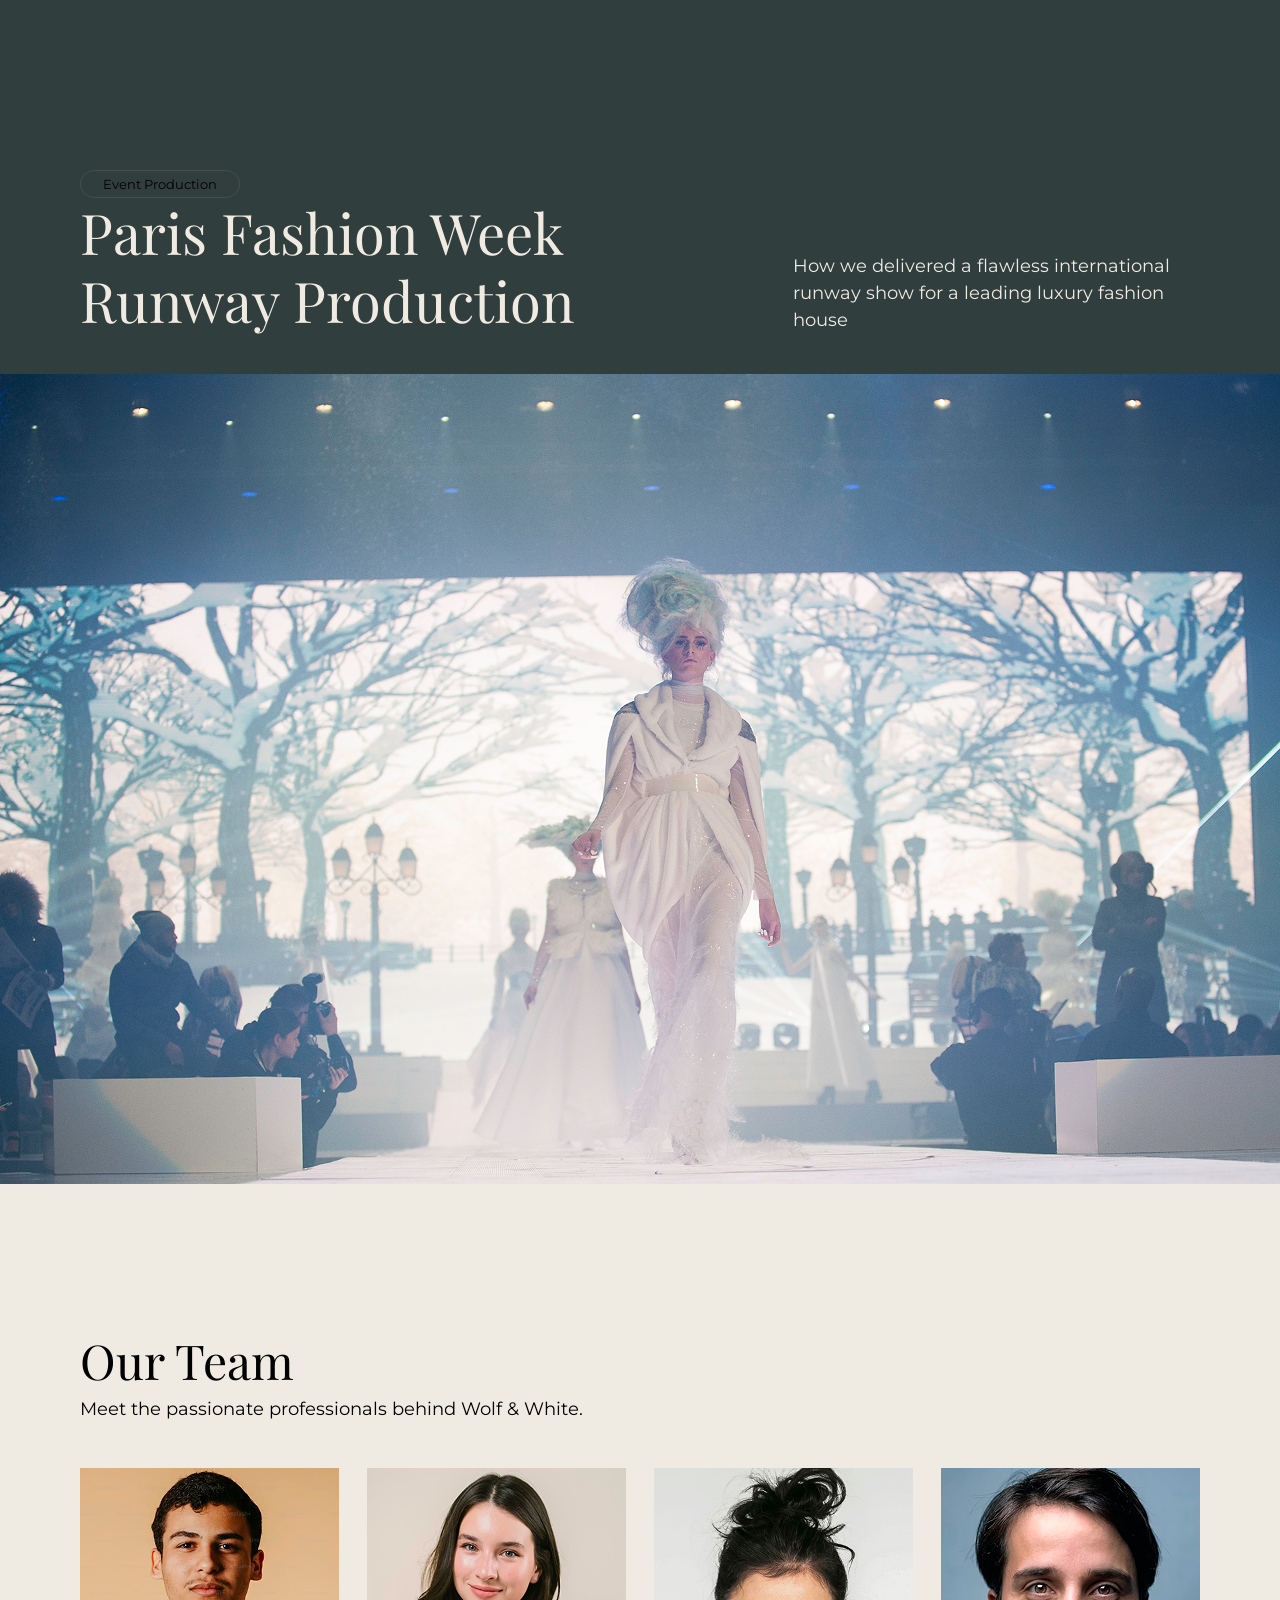
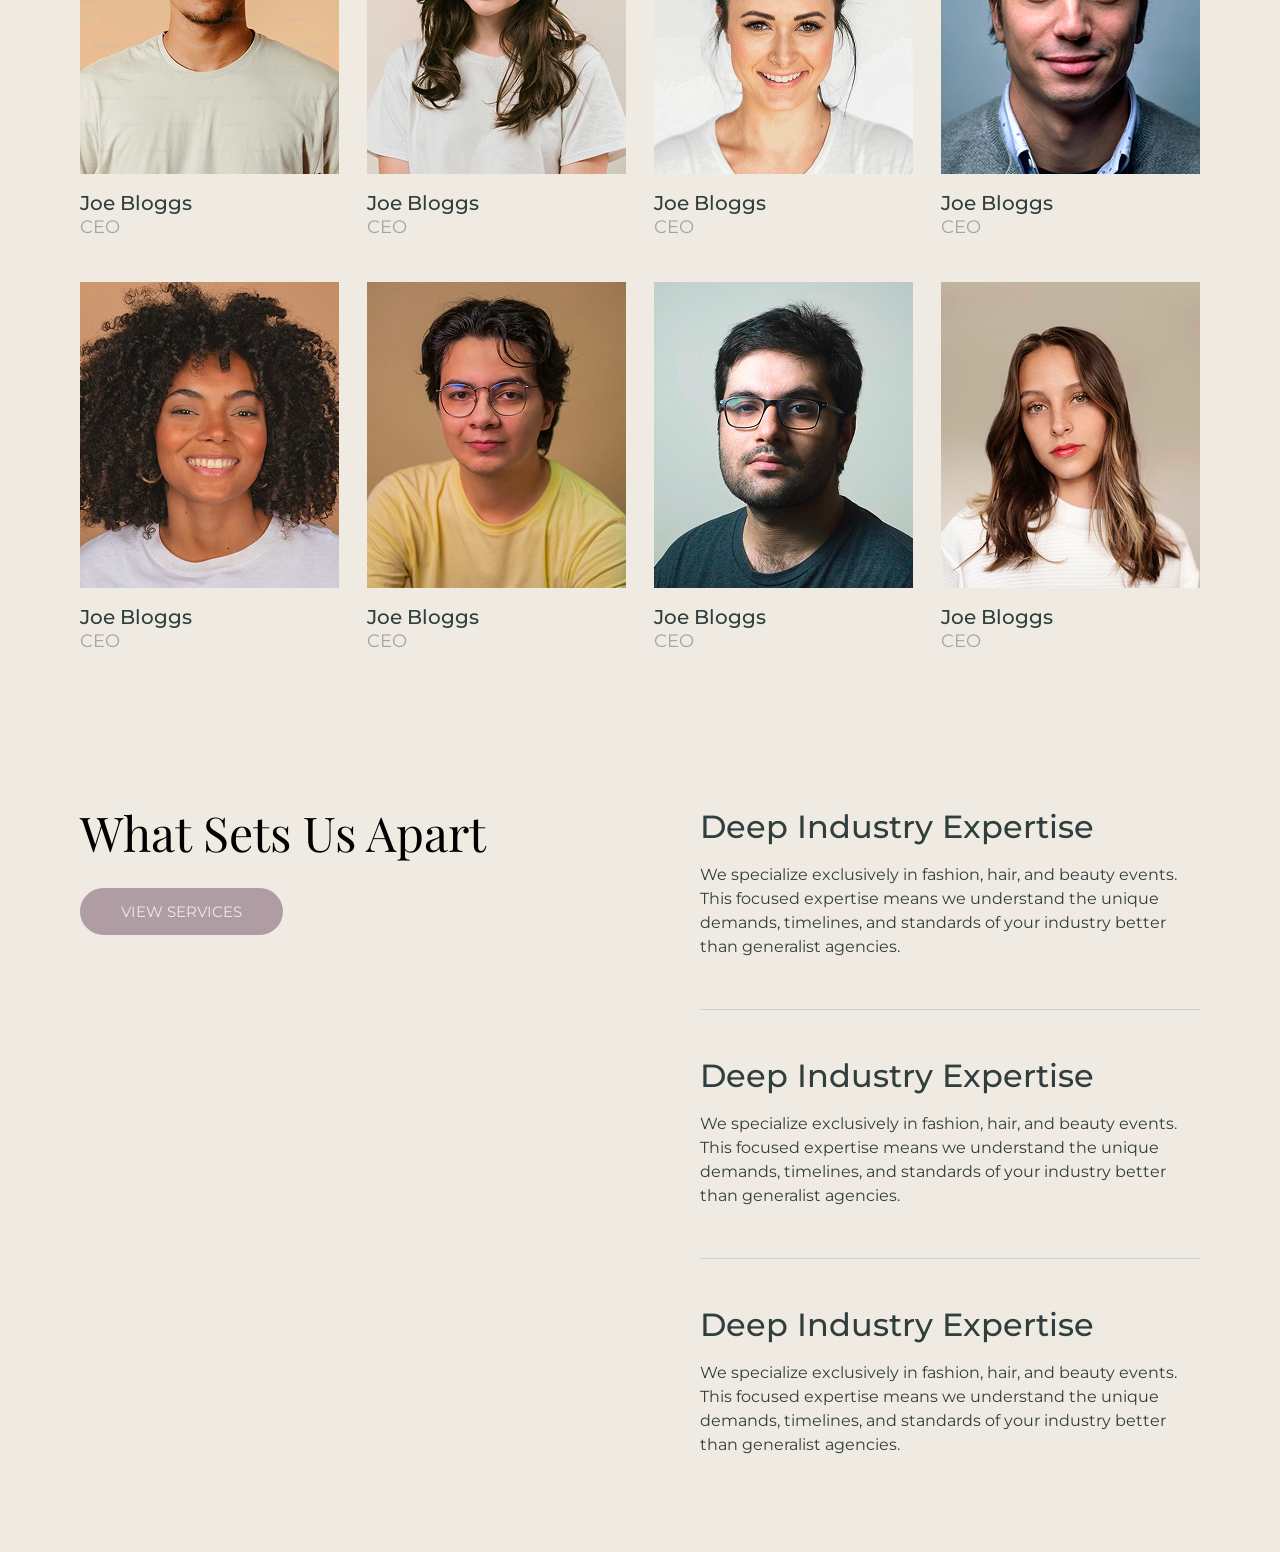
==== commit ada79d6f: "completed creative page" ====
--- a/public/about.html
+++ b/public/about.html
@@ -151,7 +151,7 @@
                         </div>
                         <div>
                             <a href=""
-                                class="btnA btn-AF9DA3 font15 leading24 text-decoration-none text-F0EBE2 transition text-uppercase">
+                                class="btnA btn-AF9DA3 montserrat-regular font15 leading24 text-decoration-none text-F0EBE2 transition text-uppercase">
                                 View
                                 services</a>
                         </div>
--- a/public/assets/css/main.css
+++ b/public/assets/css/main.css
@@ -17500,6 +17500,15 @@
   padding-right: 0;
 }
 
+.row8 {
+  margin-left: -8px;
+  margin-right: -8px;
+}
+.row8 > * {
+  padding-left: 8px;
+  padding-right: 8px;
+}
+
 .row14 {
   margin-left: -14px;
   margin-right: -14px;
@@ -17875,6 +17884,14 @@
   background-color: transparent;
   color: #F0EBE2;
 }
+.btnA.btn-transparent {
+  background-color: transparent;
+  border: 1px solid rgba(0, 0, 0, 0.2);
+}
+.btnA.btn-transparent:hover {
+  background-color: #000000;
+  color: #F0EBE2;
+}
 
 .btnB {
   height: 28px;
@@ -17971,4 +17988,42 @@
   border: 1px solid rgba(240, 235, 226, 0.2509803922);
 }
 
+.two-image-section .two-images-card {
+  height: 608px;
+  padding-right: 32px;
+}
+.two-image-section .right-content-block {
+  padding-left: 32px;
+}
+.two-image-section .small-img {
+  height: 320px;
+  padding-left: 34px;
+}
+
+.related-project-section .project-images {
+  height: 401px;
+}
+.related-project-section .project-slider .slick-list {
+  overflow: visible;
+  margin-left: -8px;
+  margin-right: -8px;
+}
+.related-project-section .project-slider .slick-slide {
+  padding-left: 8px;
+  padding-right: 8px;
+}
+.related-project-section .slick-dots {
+  position: static !important;
+}
+.related-project-section .slick-dots li button:before {
+  content: "" !important;
+  width: 8px !important;
+  height: 8px !important;
+  border-radius: 100px !important;
+  background-color: #000000 !important;
+}
+.related-project-section .slick-dots li button {
+  height: 8px !important;
+}
+
 /*# sourceMappingURL=main.css.map */
